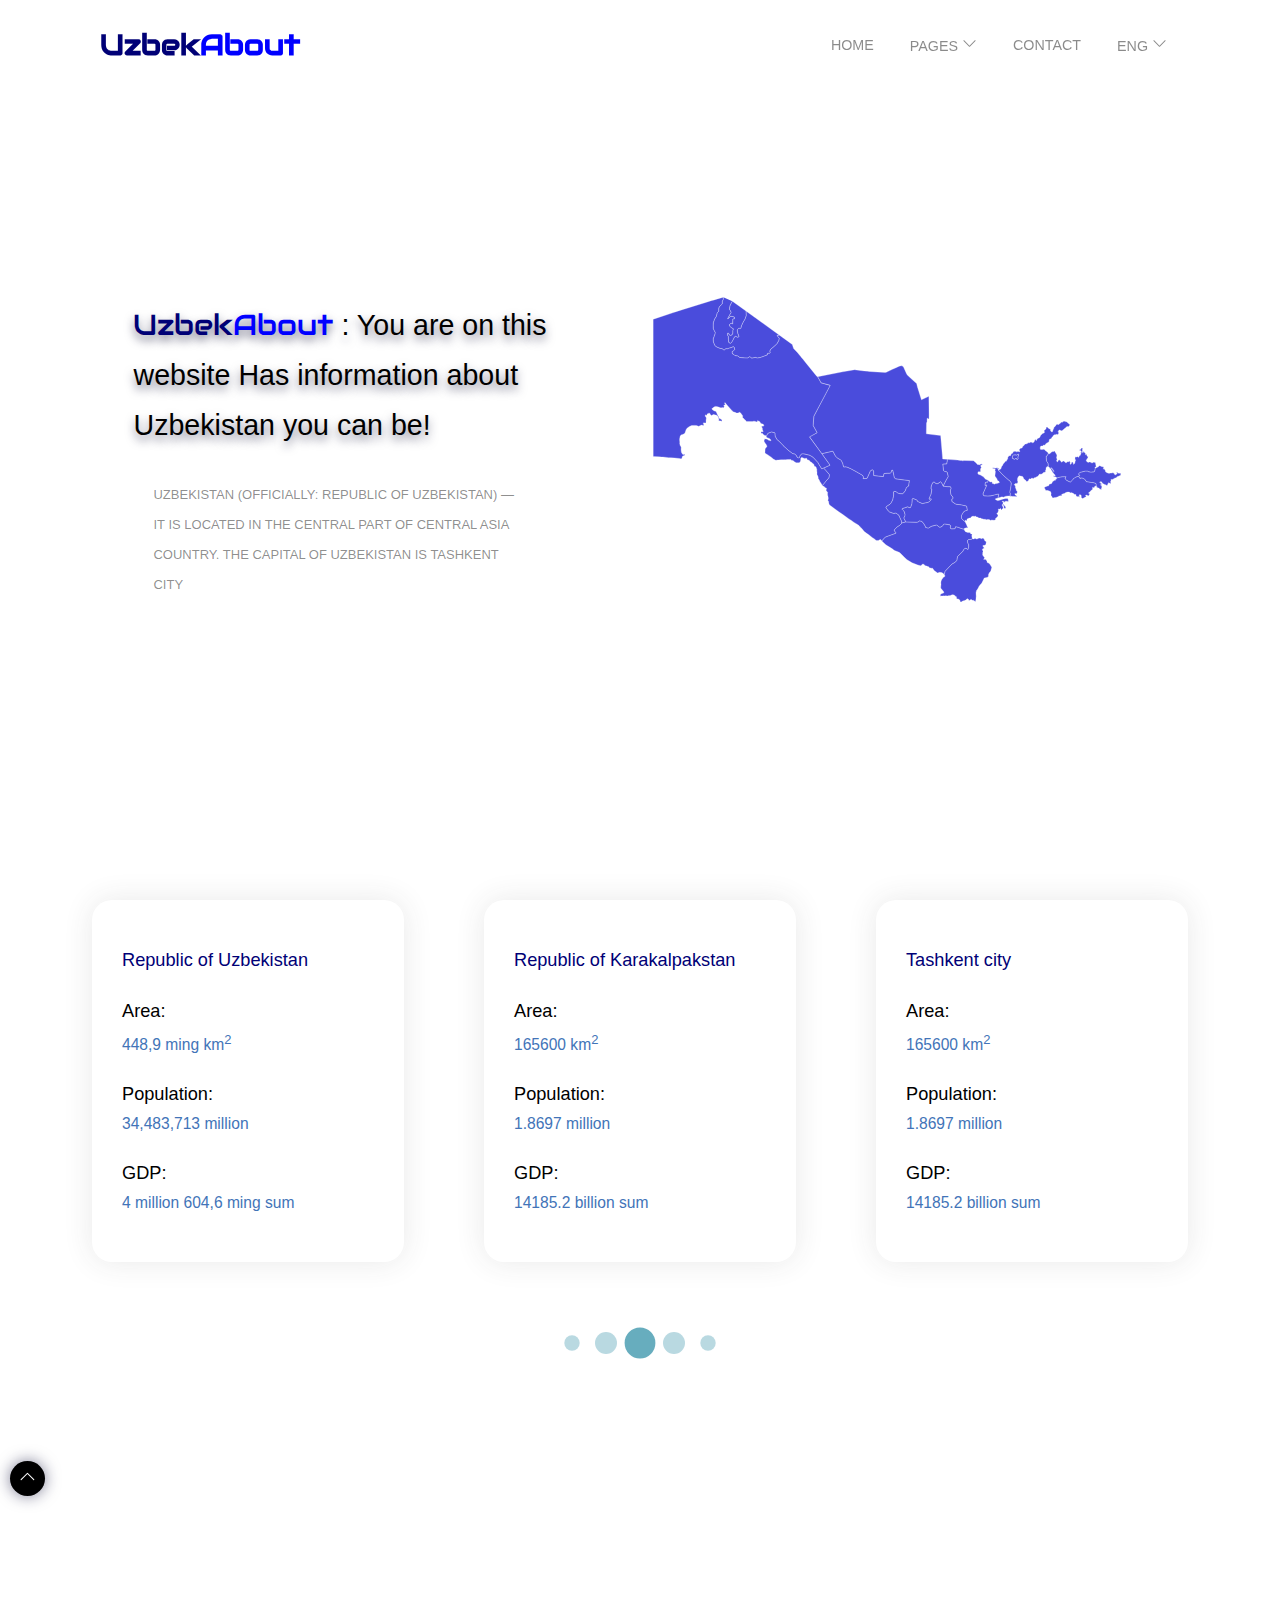
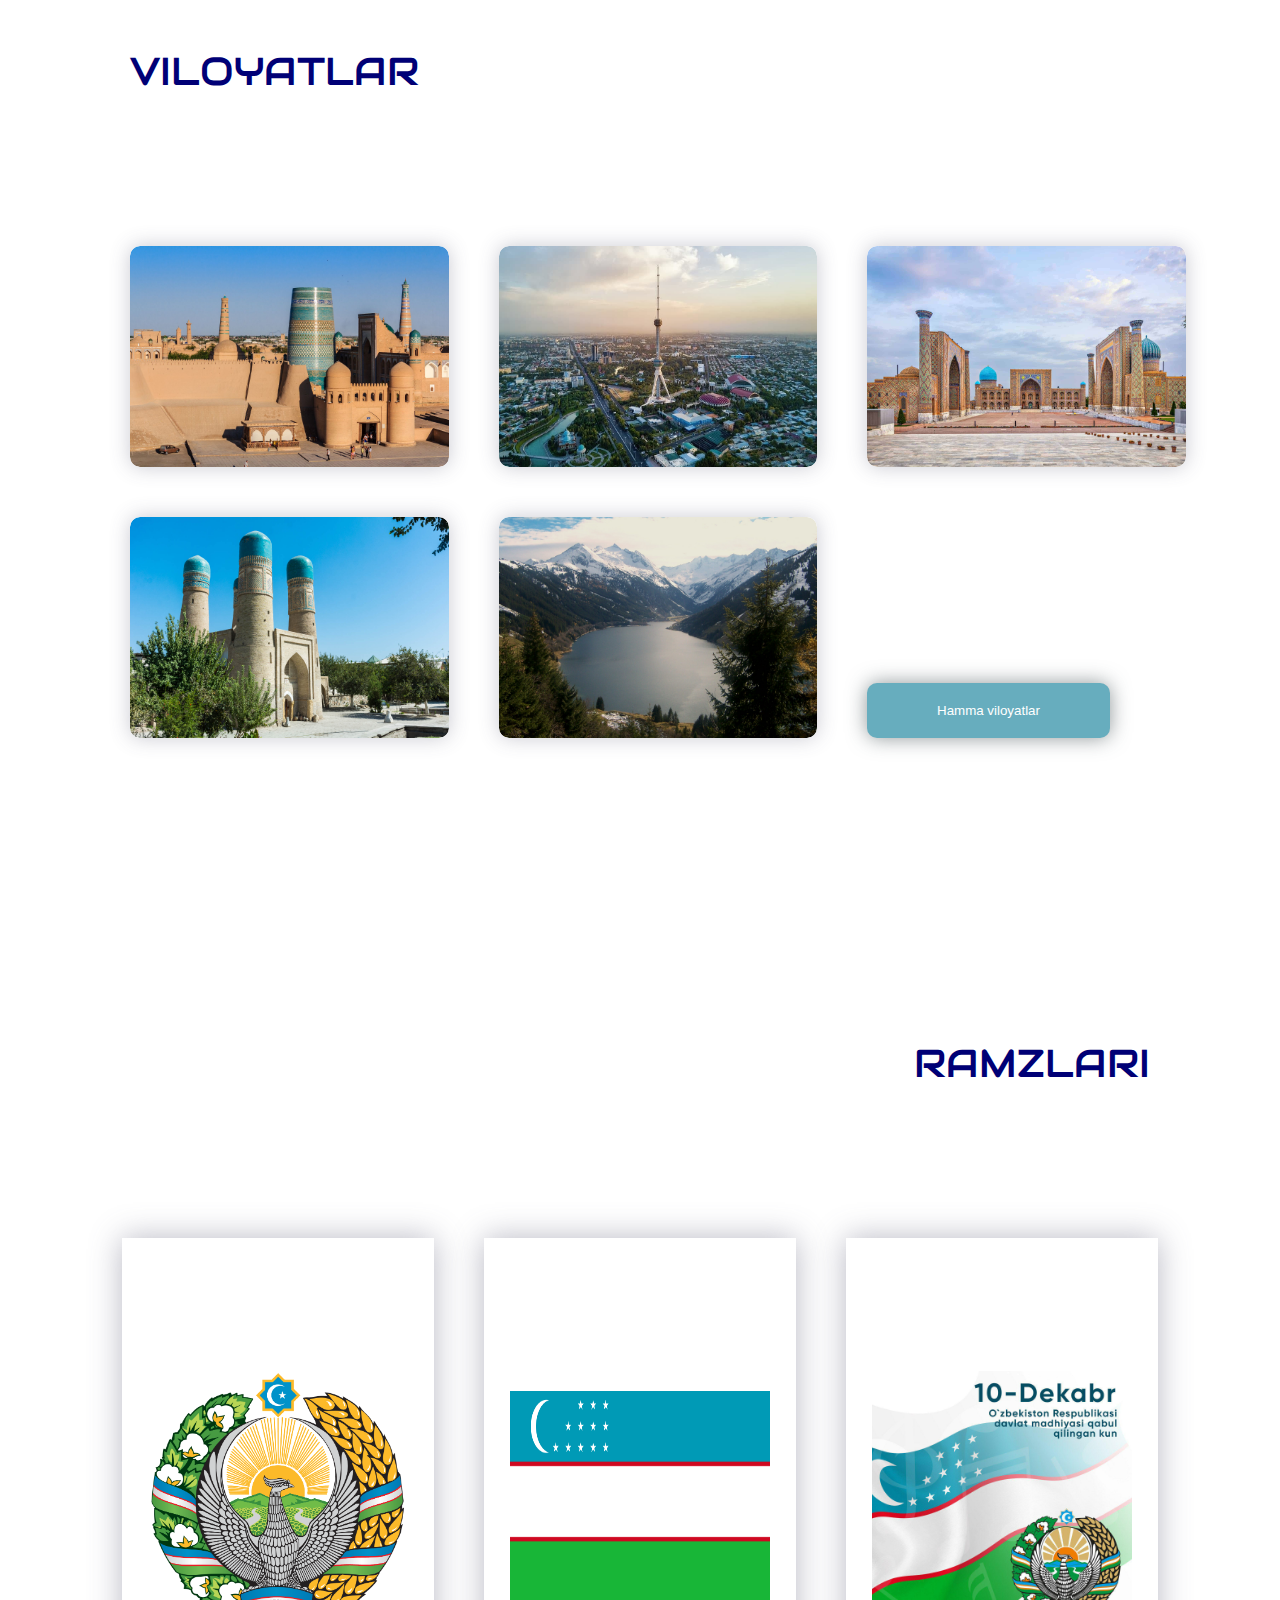
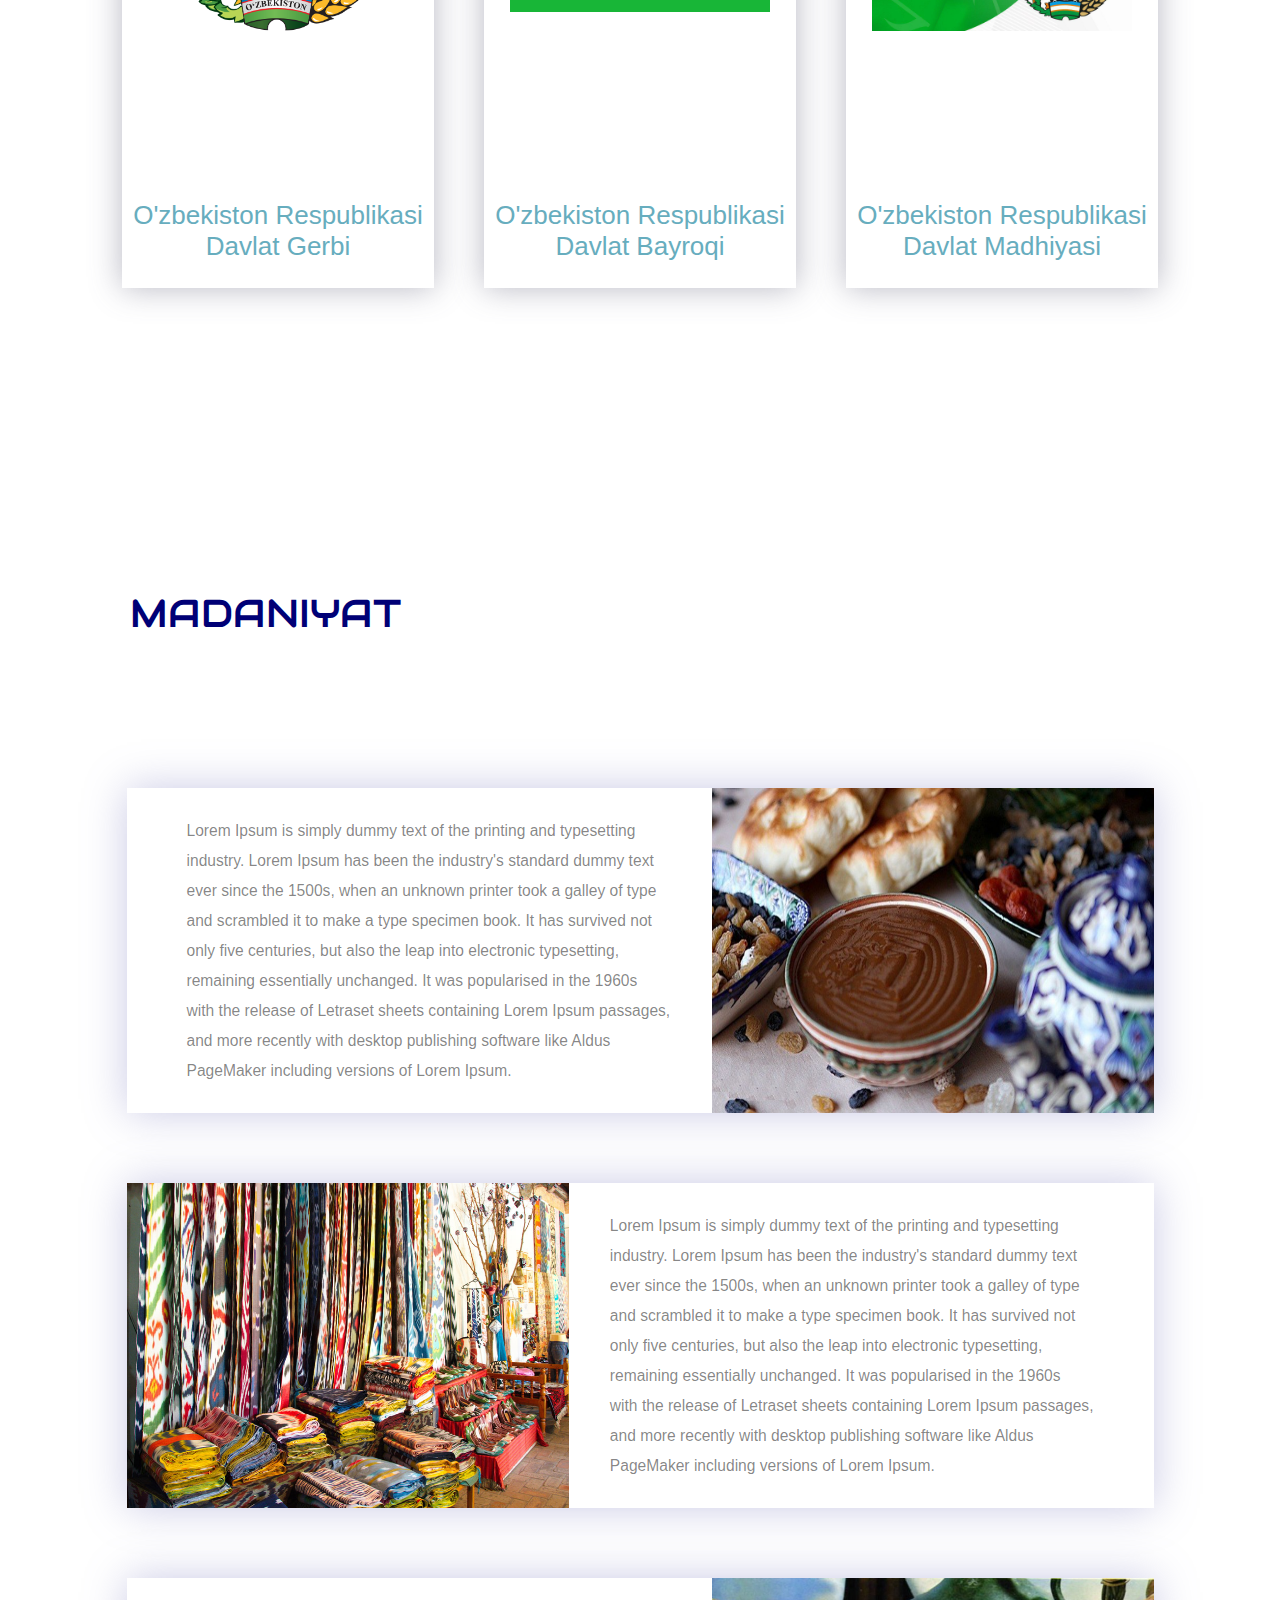
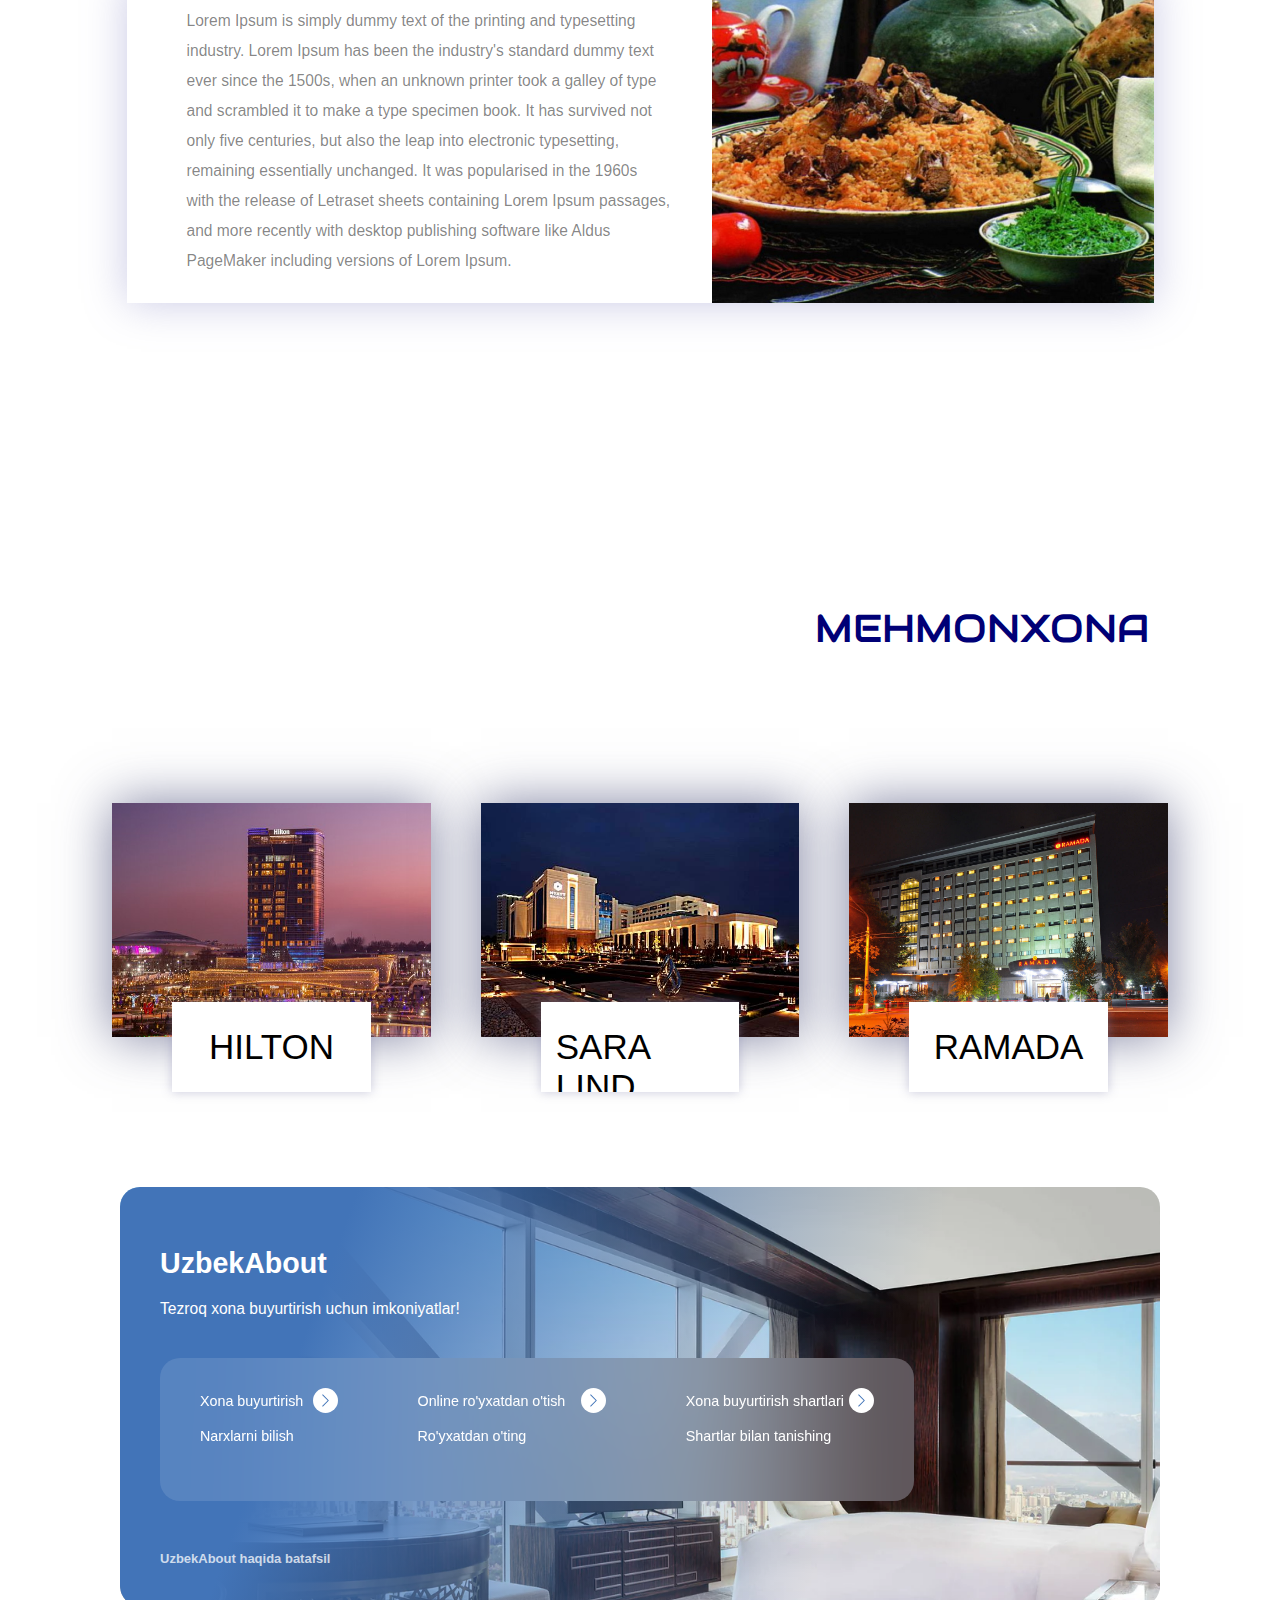
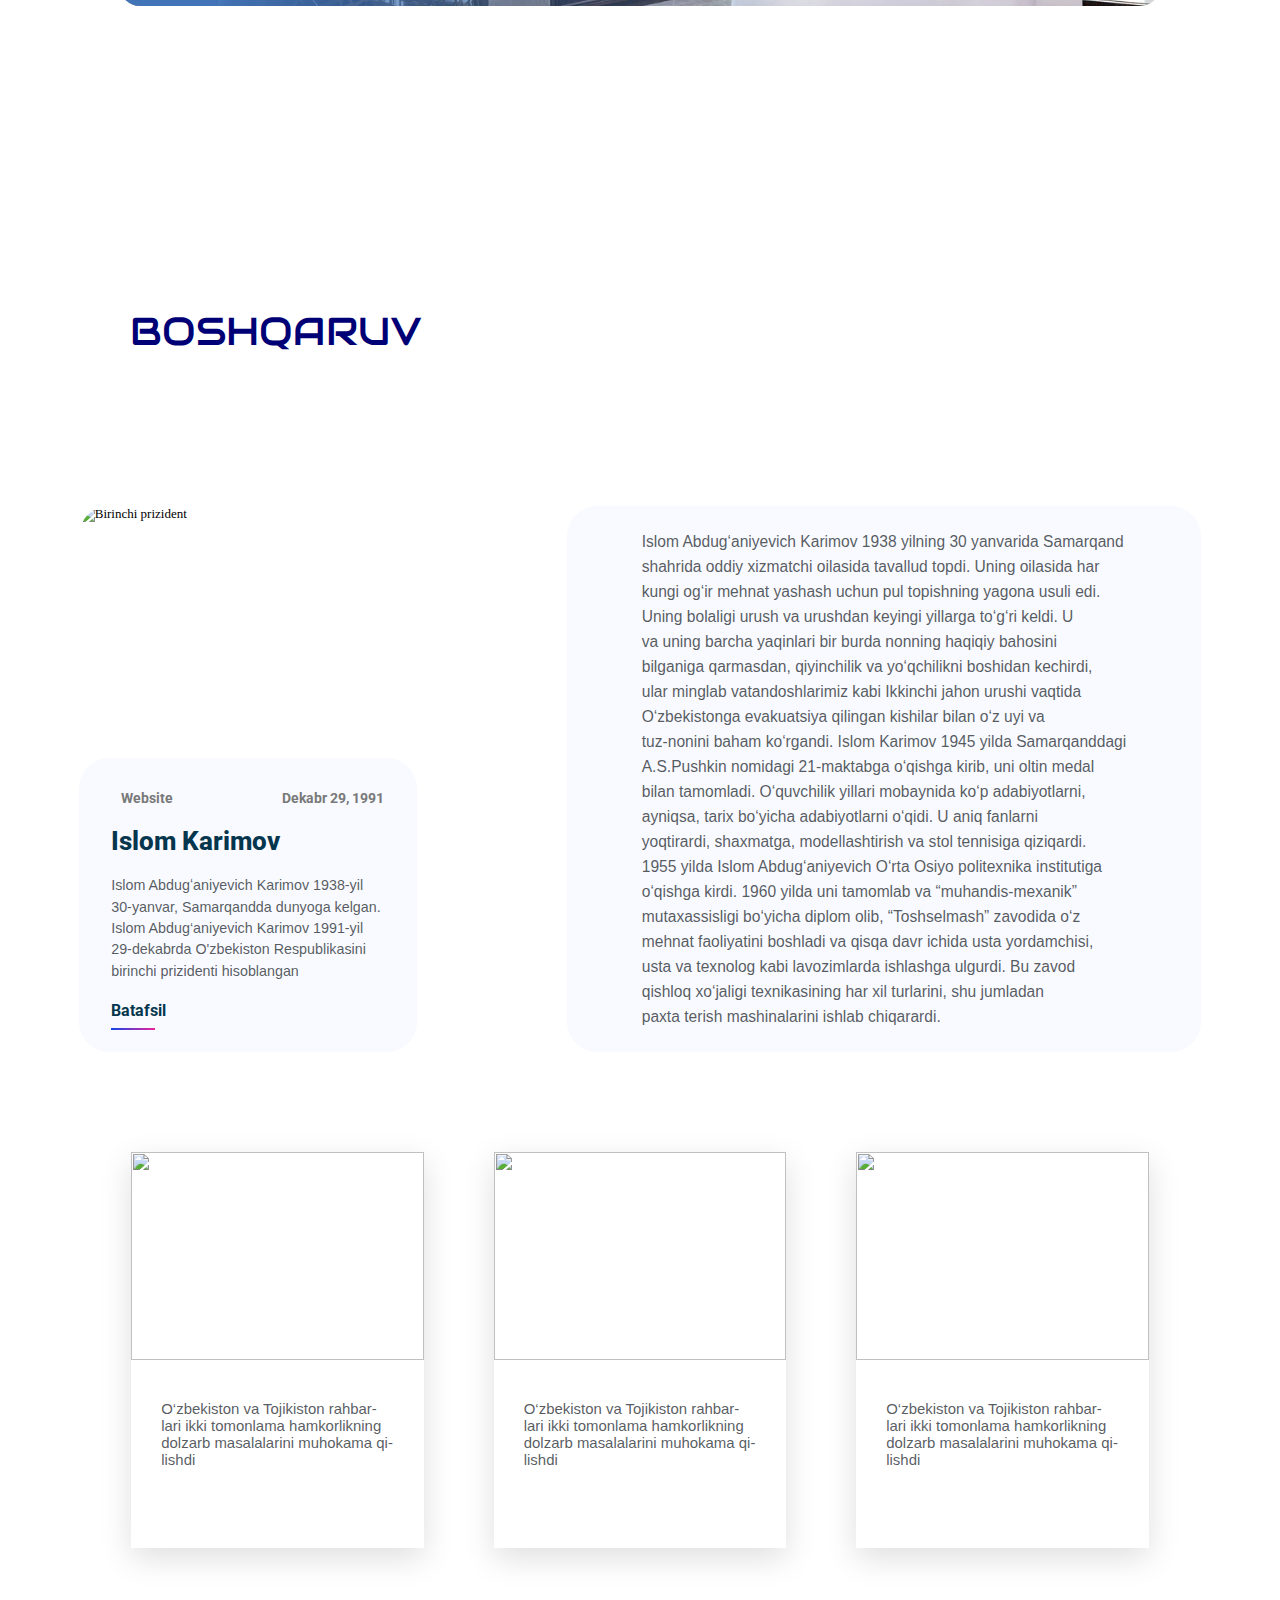
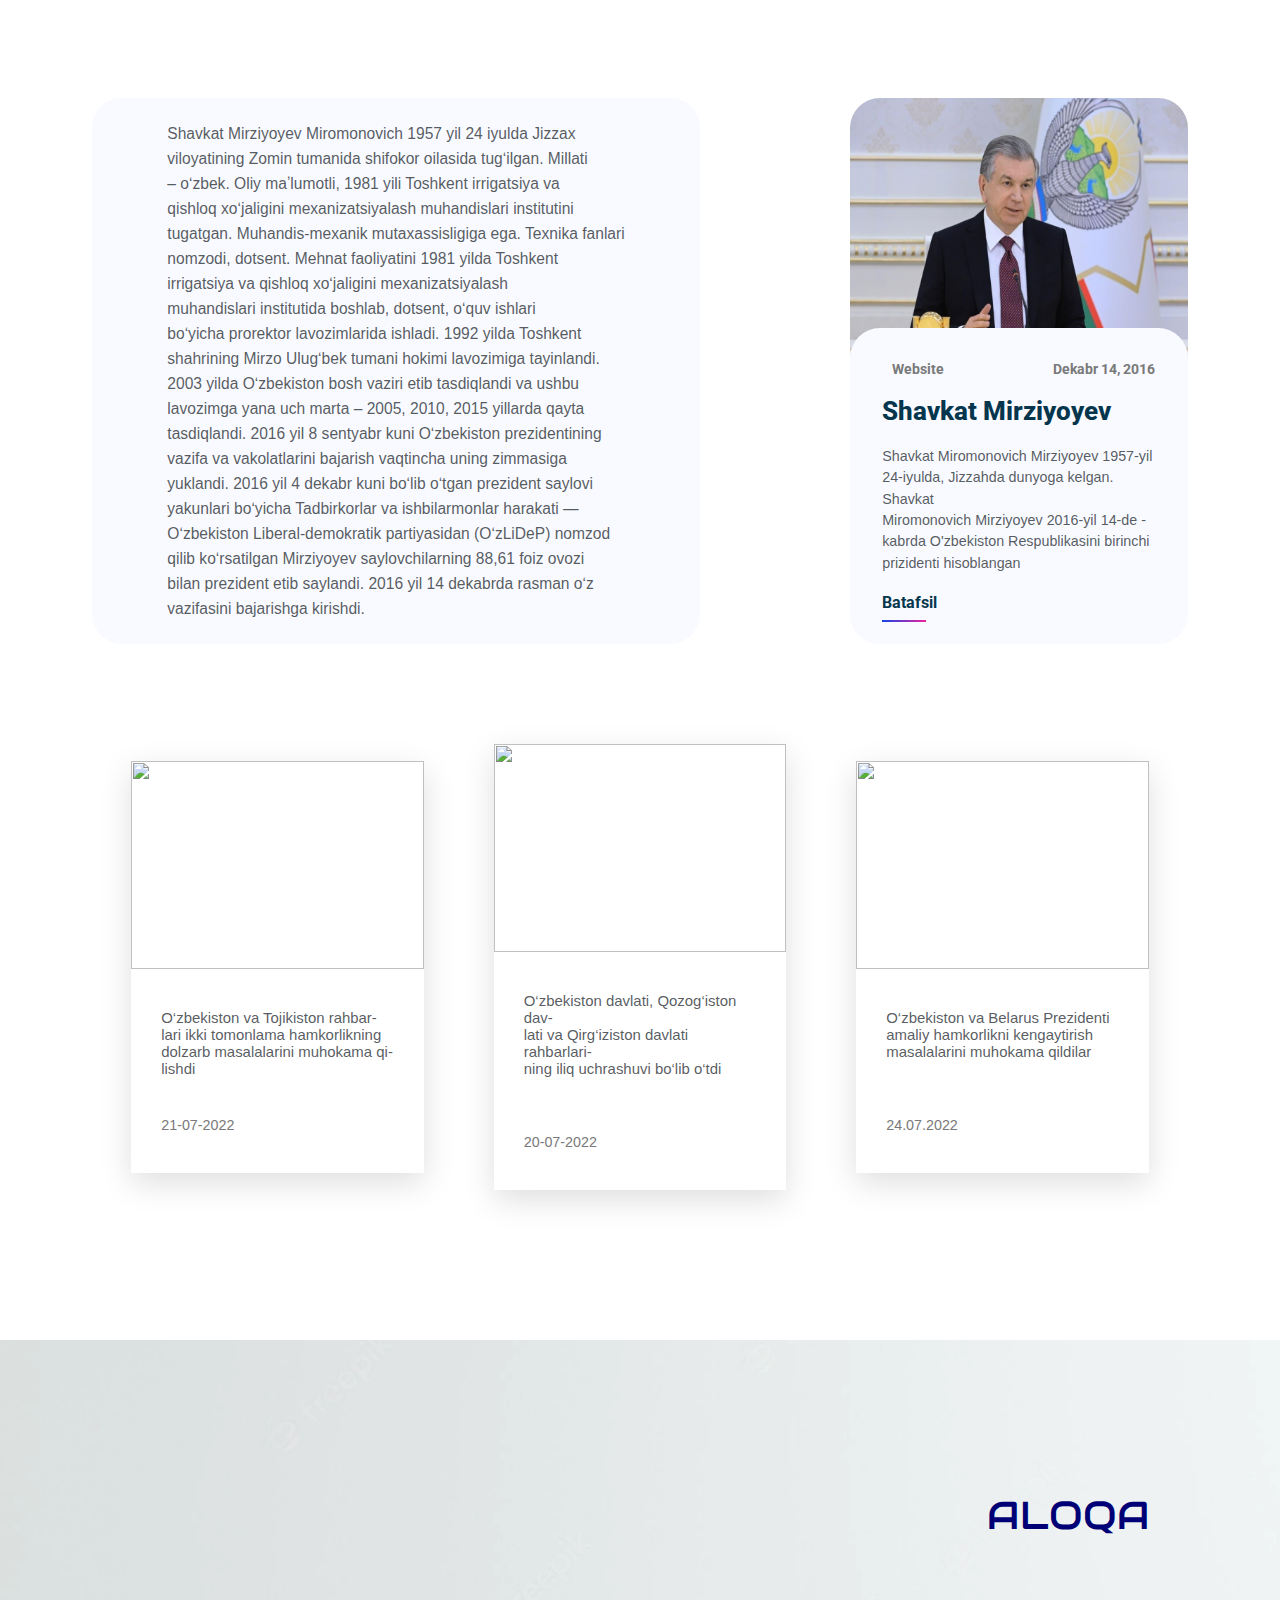
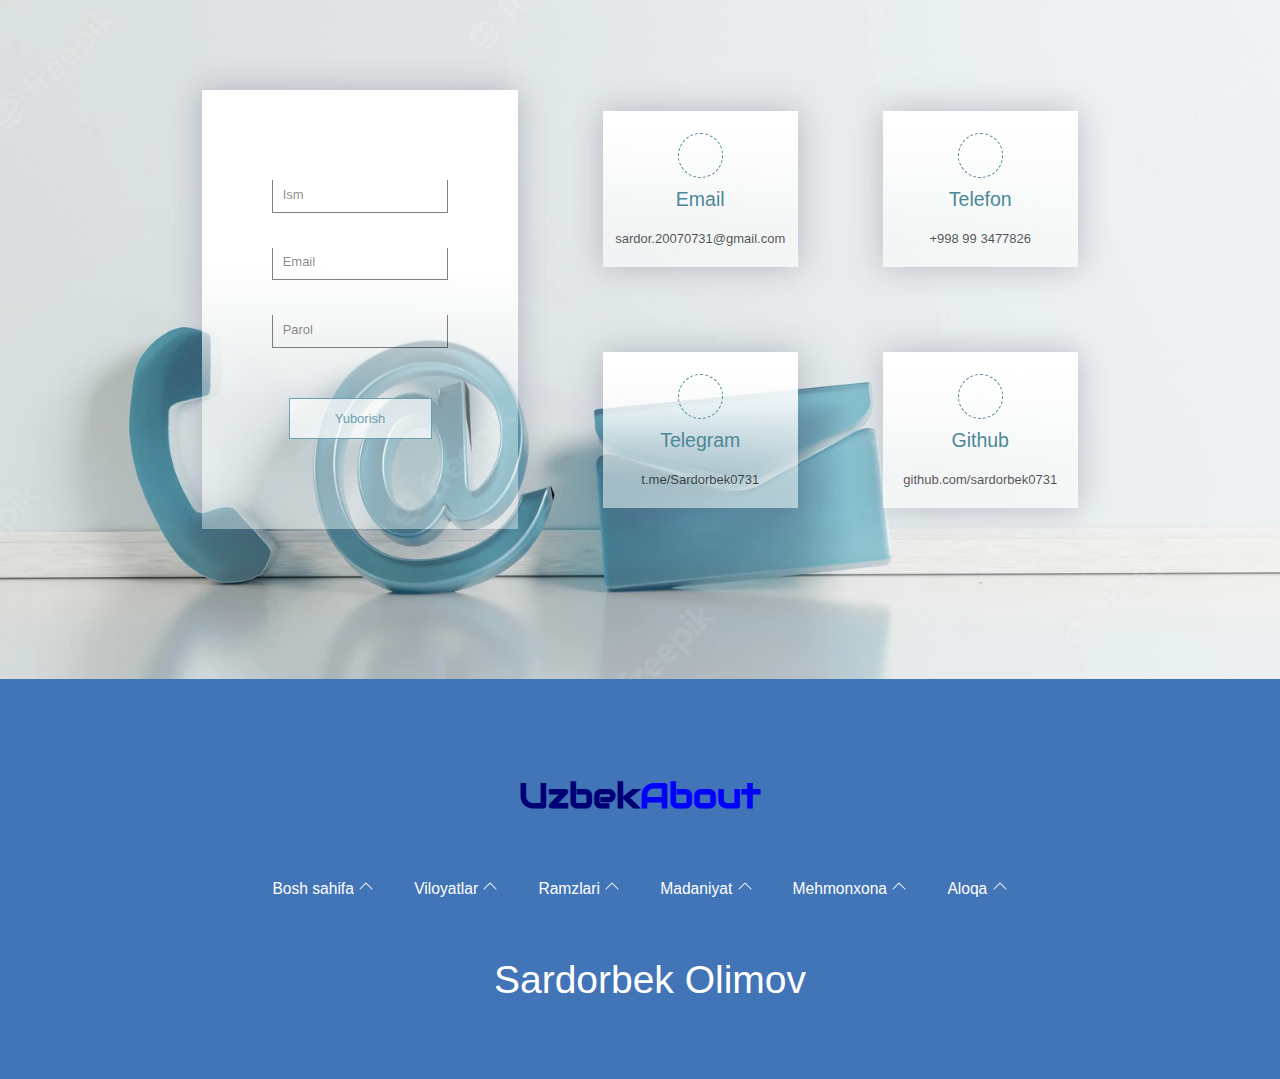
==== index-eng.html @ a4817b07 "added english language html" ====
<!DOCTYPE html>
<html lang="en">
  <head>
    <link rel="stylesheet" href="./css/index.css" />
    <link rel="stylesheet" href="./css/index-media.css" />
    <link rel="icon" type="image/png" href="./image/brand.png" />
    <meta charset="UTF-8" />
    <meta http-equiv="X-UA-Compatible" content="IE=edge" />
    <meta name="viewport" content="width=device-width, initial-scale=1.0" />
    <link
      rel="stylesheet"
      href="https://cdnjs.cloudflare.com/ajax/libs/font-awesome/6.1.1/css/all.min.css"
      integrity="sha512-KfkfwYDsLkIlwQp6LFnl8zNdLGxu9YAA1QvwINks4PhcElQSvqcyVLLD9aMhXd13uQjoXtEKNosOWaZqXgel0g=="
      crossorigin="anonymous"
      referrerpolicy="no-referrer"
    />
    <title>Uzbekistan</title>
  </head>
  <body>
    <!---------  HEADER  --------->
    <header>
      <nav>
        <a class="brand" href="index.html">
          <h1>Uzbek<span>About</span></h1>
        </a>
        <ul class="navUl">
          <li class="nav__item">
            <a class="nav__link" href="#home">Home</a>
          </li>
          <li class="nav__item pages__link">
            <a class="nav__link" href="#">
              Pages
              <svg
                xmlns="http://www.w3.org/2000/svg"
                width="15"
                height="15"
                fill="currentColor"
                class="bi bi-chevron-down"
                viewBox="0 0 16 16"
              >
                <path
                  fill-rule="evenodd"
                  d="M1.646 4.646a.5.5 0 0 1 .708 0L8 10.293l5.646-5.647a.5.5 0 0 1 .708.708l-6 6a.5.5 0 0 1-.708 0l-6-6a.5.5 0 0 1 0-.708z"
                />
              </svg>
            </a>
            <ul class="pages__section">
              <li class="nav__item_pages">
                <a class="pages__link__item" href="#region">Regions</a>
              </li>
              <li class="nav__item_pages">
                <a class="pages__link__item" href="#symbol">Symbol</a>
              </li>
              <li class="nav__item_pages">
                <a class="pages__link__item" href="#culture">Culture</a>
              </li>
              <li class="nav__item_pages">
                <a class="pages__link__item" href="#hotel">Hotel</a>
              </li>
              <li class="nav__item_pages">
                <a class="pages__link__item" href="#managment">Managment</a>
              </li>
            </ul>
          </li>
          <li class="nav__item">
            <a class="nav__link" href="#footer"> Contact </a>
          </li>
          <li class="nav__item language">
            <a class="nav__link" href="#">
              ENG
              <svg
                xmlns="http://www.w3.org/2000/svg"
                width="15"
                height="15"
                fill="currentColor"
                class="bi bi-chevron-down"
                viewBox="0 0 16 16"
              >
                <path
                  fill-rule="evenodd"
                  d="M1.646 4.646a.5.5 0 0 1 .708 0L8 10.293l5.646-5.647a.5.5 0 0 1 .708.708l-6 6a.5.5 0 0 1-.708 0l-6-6a.5.5 0 0 1 0-.708z"
                />
              </svg>
            </a>
            <ul class="navItem_language">
              <li class="language_link">
                <a href="index.html">UZB</a>
              </li>
              <li class="language_link">
                <a href="index.html">ENG</a>
              </li>
            </ul>
          </li>
        </ul>
      </nav>
    </header>

    <!---------  HOME  --------->
    <section id="home">
      <div class="home">
        <div class="home__title">
          <div class="home__brand">
            <h1>
              <span class="home_brand_uzbek">Uzbek</span
              ><span class="home_brand_about">About</span> : You are on this
              <br />
              website Has information about <br />
              Uzbekistan you can be! <br />
            </h1>
          </div>
          <p>
            Uzbekistan (officially: Republic of Uzbekistan) —<br />
            It is located in the central part of Central Asia<br />
            country. The capital of Uzbekistan is Tashkent<br />
            city<br />
          </p>
        </div>
        <div class="home__bg">
          <svg
            xmlns:mapsvg="http://mapsvg.com"
            xmlns:dc="http://purl.org/dc/elements/1.1/"
            xmlns:rdf="http://www.w3.org/1999/02/22-rdf-syntax-ns#"
            xmlns:svg="http://www.w3.org/2000/svg"
            xmlns="http://www.w3.org/2000/svg"
            mapsvg:geoViewBox="55.997099 45.594337 73.133286 37.176101"
            preserveAspectRatio="xMidYMid meet"
            viewBox="0 0 792.4873 516.87848"
            style="transform: scale(0.9)"
          >
            <path
              d="m 134.41007,7.1297222 -3.4,6.4199998 -1,3.43 -0.61,3.82 2.02,2.82 1,3.02 -1.81,2.62 -2.82,5.23 -1.41,2.21 2.22,-1 1.61,-2.02 1.41,-1 3.82,0.6 2.42,0.6 0.2,3.23 -2.82,0.4 -0.2,8.25 -2.01,-1.01 -1.81,0.41 -1.82,2.01 0.61,2.42 3.22,2.61 3.02,1.81 -1.01,3.23 0,4.02 -1.41,3.02 -2.82,1.01 -1.81,-1.01 -1.2,-2.82 -1.62,0 0,3.42 1.21,1.61 0.2,6.24 0.41,4.03 3.02,1.81 2.21,-2.41 2.42,-4.23 1.81,-4.03 2.41,-1.41 3.02,1.61 2.42,-0.8 -0.81,-2.82 -1.21,-2.62 -0.8,-4.62 0.6,-2.62 1.41,-1.41 1.81,-0.2 2.22,0 1,-4.23 2.82,-6.04 3.22,-5.43 2.02,-5.84 -0.36,-7.73 0,0 56.78,40.99 0,0 -3.89,0.36 1.01,2.01 1.61,1.41 1.01,1.41 -0.81,3.82 -2.82,5.03 -4.63,4.63 -6.24,5.04 -1.61,3.42 1.01,1.81 -1.21,1.81 -3.42,0 -0.6,2.62 -7.05,2.819998 -4.83,1.61 -5.03,1 -3.63,-1.21 -2.01,0.61 -3.82,0.8 -1.21,-1 -2.42,-1.41 -3.62,2.21 -4.43,-0.2 -6.04,-0.6 -3.02,-0.41 -2.61,-2.21 -5.24,-0.799998 -1.81,-1.82 -2.21,-1 -1.01,-3.63 2.82,-1.81 1.81,-2.21 -0.8,-3.63 -1.61,-1 -2.62,1.21 -5.03,1.61 -1.82,0.8 -2.41,-0.2 -1.61,0.4 -1.01,2.02 -2.01,-0.61 -2.62,-2.01 -3.02,-0.2 -4.02,-1.61 -3.02,-1.41 -2.22,-2.62 -2.21,-5.23 -0.4,-5.24 3.02,-8.45 0.4,-2.62 -2.01,-3.62 -1.21,-2.82 -0.2,-6.04 0.4,-4.63 2.01,-5.43 3.02,-4.83 1.21,-5.64 2.62,-2.62 0.2,-5.83 2.01,-3.22 3.83,-3.43 0.2,-4.8299998 1.61,-3.22 0.17,-3.55 0,0"
              class="water mapsvg-region mapsvg-disabled mapsvg-disabled"
              title="Aral Sea"
              id="aral_sea"
            ></path>
            <path
              d="m 676.69007,291.55972 -1.51,-1.77 -1.2,-0.52 0.27,-0.37 -0.73,0.55 -0.27,0.48 0.19,0.67 1.01,0.03 1.22,0.9 3.18,4.31 0.2,-0.35 -0.64,-1.58 -0.77,-0.98 z"
              title="Sarvan (Sughd Province, Tajikistan)"
              class="mapsvg-region sarvan"
            ></path>
            <path
              d="m 750.33007,320.40972 -0.11,-3.61 -0.31,-0.84 -4.01,-1.28 -2.25,-0.45 -0.24,0.17 -0.33,0 -9.25,-1.57 -2.24,-3.46 -0.62,-0.65 -3.02,-1.56 -4.16,-0.6 -0.2,1.45 -3.03,-4.48 0,0 1.9,-1.21 -2.2,-2.67 2.03,-1.9 1.19,-0.8 8.59,-2.19 3.68,0.03 0.57,0.26 0.73,0.56 3.33,0.74 1.46,0.15 4.88,-0.44 0.53,-0.27 0.4,-0.45 1.26,-5.87 0,0 0.24,0.15 0.67,-0.01 2.85,-1.35 0.76,-0.18 1.22,-0.92 1.13,-1.24 0.69,-0.07 0.15,0.18 1.32,0.35 0.97,0.68 0.89,0.05 0.79,0.4 0.86,-0.09 0.78,0.17 0.66,0.32 0.26,1.17 -0.1,0.65 -0.82,1.52 0.01,0.22 0.18,0.22 0.15,-0.02 0.46,-0.72 0.23,-0.05 0.24,-0.03 0.47,0.24 0.42,0.39 1.32,2.26 0.58,0.69 0.2,2 0.77,0.55 1.2,0.35 1.33,0.65 1.57,0.58 0.55,-0.2 1.82,0.29 0.94,-0.4 0.92,-0.19 0.68,0.21 2.21,-0.56 0.72,0.02 0.82,0.45 1.52,1.67 0.38,1.05 0.17,0.15 0.66,0.16 0.51,-0.04 0.65,-0.25 0.19,-0.3 0.64,-0.33 0.4,-0.48 0.58,-0.02 0.35,-0.21 -0.15,-0.54 -0.58,-0.4 -0.35,-0.49 0.43,-1.42 0.23,-0.23 0.43,0.01 1.01,1.46 0.9,0.2 1.13,0.76 0.95,-0.52 1.5,0.07 0.43,0.38 0.23,0.97 -0.43,1.74 -0.43,0.61 -0.45,0.31 -2.88,1.21 -1.66,0.24 -0.63,0.87 -1.16,0.8 -1.4,0.78 -0.81,0.17 -0.05,0.23 -0.87,0.2 -1.34,0.74 -1,0.96 -1.54,0.5 -1.13,-0.15 -0.79,0.11 -0.31,0.36 -0.05,0.32 0.14,0.44 0.38,0.46 0.03,0.34 -0.74,0.61 -0.1,0.42 0.18,2.74 -0.07,1.07 -0.65,0.21 -0.52,-0.3 -0.96,-0.98 -1.5,-0.34 -0.32,0.37 -0.05,0.76 -0.87,0.63 -0.14,0.24 -0.21,1.4 -0.58,1.07 -0.67,0.16 -0.42,-0.04 -1.39,-1.12 -1.47,-0.07 -0.69,-0.38 -0.91,-0.87 -0.51,-0.18 -0.68,0.29 -0.21,-0.04 -1.37,-1.67 -0.55,-1 -1.39,-1.17 -0.4,-0.19 -0.98,0.43 -1.1,0.01 -0.4,0.54 0.15,0.28 1.12,0.38 0.32,0.31 0.46,1.03 1.05,0.32 0.41,0.56 -0.04,0.55 -0.35,0.4 -1.03,0.1 -0.27,0.19 -0.17,0.51 0.14,0.45 1.08,-0.11 0.26,0.37 0.23,1.47 0.49,0.53 0.24,0.75 -1.14,2.67 0.28,0.83 -0.07,0.64 -0.17,0.16 -0.3,0.06 -1.48,-0.38 -0.45,-0.27 -1.55,-1.6 -0.65,-0.46 -0.29,-0.1 -0.8,0.3 -0.32,-0.21 -0.5,-0.71 -0.29,-0.21 -0.9,0.01 -0.27,-0.11 -0.18,-0.4 0.33,-1.13 -0.06,-0.25 -0.45,-0.27 z"
              title="Andijon"
              class="mapsvg-region andijon"
            ></path>
            <path
              d="m 421.26007,383.36972 -3.77,3.59 -3.35,2.22 -0.57,0.11 -4.4,4.71 -0.35,1.03 0.15,0.86 0.71,1.2 0.83,0.88 0.82,1.17 0.23,0.51 -0.28,0.61 -18.12,6.64 -5.61,6.23 0,0 -2.13,-2.3 -0.41,-0.03 -1.18,0.3 -2.1,1.21 -1,0.26 -1.05,0.02 -1.38,-0.18 -0.85,-0.42 -2.95,-2.43 -2.87,-2 -6.79,-5.22 -1.82,-1.17 -4.68,-3.44 -1.31,-1.29 -1.15,-1.39 -0.29,-0.63 -0.41,-0.37 -0.78,-1.23 -3.57,-3.46 -2.02,-2.15 -3.97,-2.81 -4.38,-2.62 -4.45,-3.15 -4.24,-2.78 -10.26,-7.3 -6.96,-4.77 -14.33,-10.53 -1.18,-1.1 -0.91,-1.29 -0.16,-0.53 -0.2,-0.9 0.06,-0.55 -0.29,-0.7 -0.13,-1.75 -1.41,-2.07 0.02,-0.65 0.69,-1.19 0.08,-2.63 -0.38,-1.01 -0.14,-1.23 -0.59,-2.04 -0.06,-1.14 -0.23,-0.77 0.04,-0.6 0.36,-0.91 -0.03,-1.01 -0.75,-1.34 -1.16,-1.05 -0.72,-1.06 -0.06,-0.51 0.5,-1.54 0.29,-1.47 -0.04,-0.31 -1.32,-0.52 -1.32,-0.84 -1.32,-1.45 -1.27,-0.57 -1.32,-0.87 -0.4,-0.56 0,0 6.28,-7.61 4.59,-5.13 0.79,-3.8 0.03,-1.54 -0.68,-1.15 -5.91,-6.68 -3.24,-3.33 0,0 10.94,-5.06 -13.78,-19.18 0,0 0.56,-0.28 3.67,-0.92 13.55,-3.21 1.05,-0.08 3.34,6.7 1.39,2.06 2.15,2.32 2.39,1.55 3.54,1.9 1.57,1.58 2.08,4.35 1.4,5.15 0.57,1.39 0.88,-0.09 0.45,-0.37 2.04,-0.05 3.16,0.91 5.38,2.31 8.48,4.6 9.83,5.7 2.12,1.67 0.56,1.05 0.34,1.49 -0.48,2.23 3.4,-0.09 2.64,-0.23 0.55,-0.19 5.38,-12.19 1.04,-1.09 2.19,-1.17 0.88,0.15 1.67,1.93 0.1,7.61 16.19,1.89 0.19,-0.49 0.82,-4.49 0.57,-0.19 5.02,-0.58 3.79,-0.06 2.27,-0.38 1.13,-2.68 0.72,-2.1 0.45,-0.19 0.97,0.22 0.79,2.83 2.14,10.12 1.14,1.1 0.8,0.42 1.03,0.34 8.63,1.19 5.93,0.63 7.97,1.14 -1.4,9.26 -3.99,2.81 -0.17,1.03 -1.45,4.13 -3.35,4.14 -0.64,0.61 -0.94,0.38 -3.85,-0.23 -2.9,-0.54 -2.01,-0.99 -0.82,-0.79 -2,-1.3 -2.06,-0.12 -1.11,0.48 -0.36,0.62 0.36,3.32 -0.45,4.36 -1.29,5.71 -2.53,4.78 -2.13,2.47 -4.4,2.67 -0.89,0.33 -1.42,2.72 4.27,5.79 1.19,1.15 7.06,2.67 1.08,0.06 3.2,-0.78 4.91,3.69 4.39,9.39 0.36,1.15 z"
              title="Buxoro"
              class="mapsvg-region buxoro"
            ></path>
            <path
              d="m 673.77007,331.35972 0.1,-0.66 -0.23,-0.55 -0.74,-0.66 -2.91,-1.31 -1.63,-0.33 -1,-0.4 -0.32,0 -0.9,0.43 -0.43,-0.03 -0.46,-0.21 -0.33,-0.37 -0.46,-1.11 -0.29,-0.31 -0.28,-0.1 -0.15,-0.74 -0.91,-1.77 -0.06,-0.61 0.13,-0.2 0.81,-0.22 1,-0.81 1.19,-0.22 1.1,-0.57 2.05,-0.72 0.8,0 0.47,-0.41 0.12,-0.81 0.44,-0.44 0.14,-0.89 0.19,-0.4 0.4,-0.22 0.59,-0.08 0.77,0.07 0.48,-0.36 0.72,-0.02 0.43,-0.16 0.87,-1.11 1.11,-2.22 0.36,-0.38 0.65,-0.18 0.68,-0.73 0.51,-0.17 0.15,-0.28 0.41,-0.08 0.41,-0.5 0.97,-0.22 0.4,0.28 0.32,0.03 0.05,-0.66 -0.18,-0.99 0.31,-0.23 0.28,0.25 0.66,-0.04 0.44,-0.58 0.3,-1 0.58,-0.53 0.06,-0.26 0,0 0.34,-0.09 0.26,-0.26 4.87,-1.25 3.37,-0.61 6.76,-0.1 0,0.22 -0.37,0.52 -1.36,1.66 0.83,1.97 1.87,1.86 5.59,2.73 0.4,0.08 0.75,-0.42 3.02,-2.85 0.76,-0.99 0.74,-1.45 1.24,-0.8 4.11,-2.23 3.44,-1.03 0,0 3.03,4.48 0.2,-1.45 4.16,0.6 3.02,1.56 0.62,0.65 2.24,3.46 9.25,1.57 0.33,0 0.24,-0.17 2.25,0.45 4.01,1.28 0.31,0.84 0.11,3.61 0,0 -0.49,0.04 -1.07,-0.26 -0.39,0.08 -0.51,1.38 -0.3,0.5 -0.63,0.6 -0.46,0.24 -0.37,0.07 -0.59,-0.2 -0.89,-0.59 -0.46,1.04 0.45,1.71 -0.14,0.34 -0.64,0.71 -0.07,0.57 -0.29,0.4 -1.37,0.41 -1.04,1.34 -0.51,0.38 -0.8,1.13 -1.19,0.52 -0.93,0.86 -0.12,0.26 0.21,0.5 0.98,0.23 0.98,0.89 -0.07,0.49 -1.11,1.03 -0.46,1.08 -0.29,0.32 -0.66,0.33 -0.62,-0.02 -1.27,-0.92 -2.02,-0.47 -0.48,0.39 -0.13,0.48 0.05,0.27 0.74,1.13 0.02,0.53 -0.75,0.5 -0.54,-0.03 -2.49,1.59 -1.32,0.42 -0.92,0.66 -0.35,0.06 -0.25,-0.14 -0.46,-0.85 -0.43,-0.51 -0.24,-0.07 -0.36,-0.4 -0.15,-0.36 0.17,-1.9 -0.19,-0.81 -0.68,-0.91 -0.52,-0.36 -0.77,-0.08 -1.23,0.12 -0.11,0.84 0.24,1.43 -0.21,0.95 0.08,0.56 -0.12,0.2 -0.29,-0.03 -0.81,-0.96 -1,0 -0.55,0.19 -0.92,-0.58 -1.77,-0.79 -0.22,-0.54 0.19,-1.35 -0.24,-0.52 -1.3,-0.03 -1.54,-0.4 -0.63,-0.5 -1.09,-1.23 -0.41,-0.27 -0.49,-0.15 -0.5,0.22 -0.62,0.06 -0.16,-0.31 0.09,-0.39 -0.32,-0.25 -1.53,0.64 -0.75,0.1 -0.27,-0.1 -0.15,-0.27 -0.02,-1 -1.54,0.11 -1.01,-0.34 -1,-0.09 -0.83,0.11 -1.38,0.46 -0.98,-0.02 -0.61,0.21 -2.56,1.78 -1.95,0.35 -2.07,0.9 -0.45,0.29 -0.14,0.27 0.31,0.92 -0.11,0.97 -2.38,0.07 -1.95,0.35 -0.27,-0.09 -1.7,1.26 -2.47,1.1 -1.58,0.33 -1.4,0.12 -3.13,0.69 -0.83,-0.34 -1.18,-2.14 -0.32,-0.88 -0.72,-0.39 -0.53,-0.94 0.13,-0.11 0.07,-1.28 0.37,-0.99 -0.55,-1.75 z"
              title="Farg‘ona"
              class="mapsvg-region fargona"
            ></path>
            <path
              d="m 580.63007,374.69972 -0.48,0.25 -0.21,1.54 -0.32,1.02 -0.82,0.73 -1.08,-0.38 -1.15,0.26 -2.96,-0.47 -1.86,0.81 -0.39,-0.12 -0.79,-0.76 -0.51,-0.24 -1.42,-0.32 -1.77,-0.21 -1.26,0.14 -0.93,0.26 -0.74,-0.13 -1.02,-0.59 -0.74,0.1 -2.23,-0.16 -0.97,-0.48 -0.74,-0.19 -1.09,0.09 -0.6,-0.15 -1.1,-0.85 -0.91,-0.37 -1.37,-0.08 -0.92,0.1 -1.87,-0.84 -0.96,-0.88 -1.38,-0.08 -2.43,-1.65 -0.7,0.39 -1.21,0.32 -1.93,-0.83 -0.4,-0.01 -0.88,1.02 -1.09,0.38 -0.64,0.45 -0.94,1.53 -0.58,0.16 -1.43,0.03 -3.98,1.49 -0.12,0.68 0.2,1.61 -0.41,0.51 -2.22,-0.55 -0.46,0.11 -0.35,0.8 -0.02,1.31 0.32,0.51 0,0 -4.53,-3.82 -1.03,-1.05 -0.65,-0.96 -0.21,-0.95 -0.02,-4.16 0.1,-0.37 3.22,-5.24 0.76,-0.91 0.69,-0.54 2.16,-1.03 1.54,-0.38 1.3,-0.15 -0.08,-1.02 -1.07,-5.96 -0.21,-0.24 -11.87,-2.53 -4.81,-0.4 -2.12,-0.8 -5.83,-3.93 -0.35,-3.71 0.1,-0.35 1.24,-0.29 0.24,-0.16 0.45,-1.34 0.07,-0.81 -1.44,-2.81 -1.86,-1.66 -0.84,-4.1 -0.1,-3.93 0.14,-0.77 0.83,-1.83 -0.01,-1.1 -0.96,-2.18 -4.61,-0.1 -7.79,-0.92 0,0 0.73,-1.79 4.43,-8.59 3.12,-5.32 0.28,-0.74 -1.57,-6.86 -0.23,-0.53 -0.25,-0.23 -4.27,-1.05 -0.95,-0.58 -0.72,-1.27 -1.13,-10.64 6.71,-0.22 0.29,-2.93 0.22,0.04 0.52,-4.76 0,0 17.4,1.31 4.64,0.52 2.72,0.01 0.85,0.56 0.87,0.13 1.25,-0.41 1.27,-0.2 15.41,0.47 1.41,1.29 0.87,0.23 2.05,2.49 3.32,3.08 1.47,-1.3 0.84,1.19 3.05,-1.98 1.38,1.29 0.59,-0.26 0.79,0.47 -2.47,0.53 -1.41,1.48 1.39,3.45 -1.48,1.47 0.08,5.22 -4.07,0.15 -0.73,2.28 1.44,2 2.44,0.68 5.77,3.4 3.59,4.03 3.79,1.34 0.44,0.38 0,0 -0.17,2.84 -0.34,0.61 -1.86,-0.1 -2.1,0.54 -0.48,4.89 0.16,0.27 2.11,-1.02 0.33,-0.1 0.16,0.2 -0.15,0.77 -0.77,2 -4.95,11.04 -0.2,1.52 0.15,0.96 0.34,0.9 0.66,0.97 0.32,0.05 6.55,0.31 4.57,-0.17 4.02,-0.82 2.28,-0.79 7.13,-1.64 0.31,0.68 -1.01,6.41 0,0 -1.55,0.28 -0.09,0.14 -2.89,0.84 -0.24,0.6 0.86,0.8 2.62,1.54 1.23,-0.03 2.15,-0.45 1.31,-0.56 2.87,-0.81 1.23,-0.55 3.43,-0.89 1.68,-0.21 3.15,-0.11 0.84,0.65 0.41,1.28 0.45,2.38 -0.32,0.66 -0.75,0.06 -1.53,-0.36 -0.9,-0.01 -0.75,0.03 -1.52,0.35 -1.17,0.88 -0.21,1.04 -0.15,0.12 -0.46,-0.26 -0.3,-1.29 -0.73,-1.1 -0.65,-0.1 -0.58,0.2 -0.24,0.28 -0.03,0.53 0.35,0.57 0.94,0.94 0.05,0.63 -0.41,1.35 0.03,0.3 1.5,1.4 2.61,3.24 0.54,1.1 0.04,0.75 -0.2,0.69 -0.71,0.72 -0.81,0.1 -0.62,-0.31 -0.6,-0.94 -0.07,-1.78 -1.35,-3.21 -0.72,-0.88 -0.4,-0.07 -0.47,0.22 -0.12,0.4 0.08,1.1 1.04,1.98 0.81,1.92 0.03,0.69 -0.36,0.8 -0.36,0.27 -0.92,0.21 -0.3,0.39 -0.27,1.43 -0.24,0.22 -0.46,0.11 -0.56,-0.42 -0.31,-1.27 -0.78,-0.89 -0.46,-0.13 -1.47,1.23 -0.51,-0.3 -1.2,-0.15 -0.09,1.15 0.3,1.67 -0.32,1.31 -0.49,0.85 -0.25,0.92 -0.3,0.56 -0.64,0.27 -0.63,0.04 -0.42,0.51 0.27,0.64 1.88,2.68 -0.27,1.72 -2.37,2.68 z"
              title="Jizzax"
              class="mapsvg-region jizzah"
            ></path>
            <path
              d="m 749.31007,281.14972 -0.5,-0.84 -0.46,-0.29 -0.45,-0.07 -0.45,0.24 -1.05,-0.35 -0.76,-0.03 -1.88,1.36 -0.35,0.08 -0.68,-0.3 -1.74,-1.12 -1.14,-0.31 -1.22,-0.14 -1.16,0.79 -0.46,-0.22 -0.56,-0.05 -1.62,-0.65 -0.32,-0.41 0.02,-0.88 -0.56,-0.06 -0.37,-0.2 -0.07,-0.21 0.64,-2 0.92,-1.61 0.78,-0.8 0.47,-0.82 0.56,-1.35 -0.05,-0.25 -1.08,-0.58 -0.85,-1.03 -0.28,-0.65 0.13,-1.3 -0.14,-0.37 -0.38,-0.28 -0.41,0.24 -0.34,0.56 -0.81,0.17 -0.25,-0.17 -0.06,-0.19 0.26,-1.3 -0.62,-1.06 -1.4,-1.35 -1.05,-2.21 -0.37,-0.1 -0.14,0.12 -0.11,1.69 -0.17,0.26 -0.31,0.07 -0.21,-0.41 -0.1,-0.68 -0.31,-0.27 -0.38,-0.03 -0.63,0.45 -0.12,0.4 0.41,0.66 -0.06,0.56 -0.27,0.21 -0.42,-0.26 -0.41,-0.71 -0.1,-0.46 0.09,-0.43 0.84,-1.1 0.46,-0.83 0.07,-0.47 -0.24,-1.41 0.13,-0.3 -0.06,-0.74 0.43,-0.9 -0.35,-0.61 -1.14,-0.05 -0.36,0.1 -0.77,0.72 -0.76,1.36 -0.44,0.5 -1.26,0.43 -0.24,0.35 0.05,0.42 0.32,0.24 1.14,0.11 0.57,0.23 0.5,0.78 0.13,0.68 -0.34,1.22 -0.44,0.81 -0.04,0.41 0.8,1.23 -0.29,0.66 -0.66,0.72 -0.36,0.7 -0.27,0.98 -0.22,0.01 -0.36,-0.25 -0.26,0.25 -0.32,0.72 -0.6,0.49 -0.17,0.58 -0.17,0.04 -0.25,0.95 -0.38,0.32 -0.6,-0.16 -0.61,-0.69 -0.4,-0.22 -0.88,-0.02 -0.42,0.35 -0.67,0.14 -0.82,-0.51 -0.32,0.07 -1.44,1.72 -0.05,0.41 0.25,0.77 -0.26,0.85 0,0.53 0.18,0.37 0.86,0.37 0.3,0.72 -0.89,2 -0.32,1.99 -0.71,1.61 -0.03,0.37 -1.03,1.12 -0.53,0.04 -0.26,-0.17 -0.15,-0.29 -0.23,-1.77 -0.23,-0.49 -0.79,-0.83 -0.39,-0.19 -0.54,0.01 -0.51,0.3 -0.35,0.41 -0.23,1.41 -0.4,0.76 -0.8,0.75 -0.51,0.12 -0.38,-0.11 -0.14,-0.3 0.22,-2.39 -0.26,-1.43 -0.26,-0.42 -0.95,-0.63 -0.3,-0.04 -0.62,0.29 -0.13,0.4 0.04,0.54 -0.31,0.23 -0.28,-0.06 -0.43,-1.06 -0.32,-0.01 -0.35,0.3 -0.47,0.72 -0.48,-0.02 -0.26,0.15 -0.83,0.88 -0.5,0.29 -0.4,0.03 -1.21,-0.43 -0.41,-0.37 -0.61,-1.02 -0.8,-0.19 -1.23,-0.8 -0.59,0.03 -2.66,1.81 -0.56,-0.2 -0.54,-1.23 -0.92,-0.86 -0.86,-0.54 -0.58,-0.85 -0.53,-0.5 -0.27,-0.04 -0.71,0.32 -0.47,0.68 -0.83,2.06 -0.3,0.44 -0.33,0.16 -0.86,-0.35 -0.5,-0.61 -0.22,-0.9 0.03,-1.09 0.74,-0.95 0.18,-0.6 -0.1,-0.35 -0.62,-0.91 -0.25,-0.74 -0.07,-1.79 0.42,-0.92 0.25,-1.16 -0.49,-2.05 -2.55,-4.08 -0.42,-1.17 -0.19,-0.16 -1.21,-0.34 -0.31,0.03 -1.14,0.85 -1.23,-0.06 -1.52,0.48 -0.98,0.84 -0.41,0.74 -1.68,1.39 -2.08,0 -0.5,-0.54 0,0 -0.68,1.93 -2.97,4.11 0.67,7.3 1.91,2.62 0.66,1.34 0.24,2.33 0.03,1.75 -0.15,0.88 0.2,0.42 0,0 0.45,-0.02 0.73,0.4 0.27,0.68 1.1,0.89 0.07,0.62 0.32,0.24 0.88,1.19 0.68,0.02 0.55,1.37 1.01,1.25 0.39,0.89 1.11,1.65 0.46,1.18 0.27,0.01 0.12,0.37 0.97,0.83 0.56,1.37 0.83,0.31 0.53,0.47 0.73,0.99 -0.48,0.38 -0.17,-0.09 -0.29,0.18 0.08,0.32 -0.19,0.29 -0.37,0.1 -0.57,-0.25 -0.47,-1.21 -0.37,1.24 0.04,0.71 0.32,0.64 0.83,-0.24 1.23,0.1 0.85,0.45 -0.28,0.18 0.9,0.04 0.43,0.23 1,0.85 0.22,0.49 0,0 0.34,-0.09 0.26,-0.26 4.87,-1.25 3.38,-0.61 6.75,-0.1 0,0.22 -0.37,0.52 -1.36,1.66 0.83,1.97 1.88,1.85 5.58,2.73 0.4,0.08 0.76,-0.42 3.02,-2.85 0.76,-1 0.75,-1.45 1.23,-0.79 4.11,-2.23 3.44,-1.03 0,0 1.9,-1.21 -2.2,-2.67 2.03,-1.89 1.2,-0.8 8.59,-2.19 3.67,0.03 0.58,0.25 0.73,0.56 3.33,0.75 1.46,0.15 4.88,-0.44 0.53,-0.27 0.4,-0.46 1.26,-5.86 0,0 -0.42,-0.26 -0.45,-0.58 0.16,-0.33 1.26,-0.3 0.53,-0.41 0.47,-1.02 -0.45,-0.82 -0.77,-4.63 z m -70.46,14.69 -3.18,-4.31 -1.22,-0.9 -1.01,-0.03 -0.19,-0.68 0.27,-0.47 0.73,-0.56 -0.27,0.38 1.2,0.51 1.51,1.77 1.73,2.35 0.64,1.58 -0.21,0.36 z"
              title="Namangan"
              class="mapsvg-region namangan"
            ></path>
            <path
              d="m 498.40007,274.98972 -0.52,4.76 -0.22,-0.04 -0.29,2.93 -6.71,0.22 1.13,10.64 0.72,1.27 0.95,0.58 4.27,1.05 0.25,0.23 0.23,0.53 1.57,6.86 -0.28,0.74 -3.12,5.32 -4.43,8.59 -0.73,1.79 0,0 -1.26,-3.47 -1.86,-2.66 -0.97,-1.12 -0.58,-0.27 -2.11,1.92 -2.35,1.29 -1.38,0.11 -1.83,-0.25 -1.04,-0.79 -1.03,-1.55 -1.19,-0.09 -1.11,0.19 -0.91,1.08 -2.15,4.68 -0.59,4.91 0.25,0.35 0.54,0.2 0.37,0.72 -0.17,2.27 -0.88,6.12 -0.86,1.34 -2.3,6.07 0.2,0.98 0.8,0.1 1.43,-0.92 0.82,0.07 0.18,0.45 -0.14,1.12 -0.43,0.62 -3.49,3.29 -1.63,0.76 -8.91,1.93 -1.22,-0.2 -5.38,-2.3 -2.09,-1.14 -0.46,-1.04 -1,-1.55 -5.48,-2.07 -1.01,-0.17 -0.52,0.28 -0.35,0.57 -0.16,0.7 0.05,0.97 -0.42,5.8 -1.83,5.54 -0.71,1.29 -0.52,0.3 -0.59,0.01 -2.85,-0.88 -1,-0.49 -8.65,2.92 -0.5,0.35 -0.08,0.37 0.33,0.77 1.48,1.53 0.97,0.81 0.94,1.45 1.35,5.22 -0.17,0.97 -0.51,1.46 -1.17,2.34 -0.04,0.63 0.17,0.81 0.81,1.81 2.12,3.8 0,0 -0.4,0.43 -0.53,0.21 -2.6,0.4 -1.39,0.37 -0.8,0.38 -1.17,0.81 0,0 0,0 0,0 -0.29,-3.38 -0.36,-1.15 -4.39,-9.39 -4.91,-3.69 -3.2,0.78 -1.08,-0.06 -7.06,-2.67 -1.19,-1.15 -4.27,-5.79 1.42,-2.72 0.89,-0.33 4.4,-2.67 2.13,-2.47 2.53,-4.78 1.29,-5.71 0.45,-4.36 -0.36,-3.32 0.36,-0.62 1.11,-0.48 2.06,0.12 2,1.3 0.82,0.79 2.01,0.99 2.9,0.54 3.85,0.23 0.94,-0.38 0.64,-0.61 3.35,-4.14 1.45,-4.13 0.17,-1.03 3.99,-2.81 1.4,-9.26 -7.97,-1.14 -5.93,-0.63 -8.63,-1.19 -1.03,-0.34 -0.8,-0.42 -1.14,-1.1 -2.14,-10.12 -0.79,-2.83 -0.97,-0.22 -0.45,0.19 -0.72,2.1 -1.13,2.68 -2.27,0.38 -3.79,0.06 -5.02,0.58 -0.57,0.19 -0.82,4.49 -0.19,0.49 -16.19,-1.89 -0.1,-7.61 -1.67,-1.93 -0.88,-0.15 -2.19,1.17 -1.04,1.09 -5.38,12.19 -0.55,0.19 -2.64,0.23 -3.4,0.09 0.48,-2.23 -0.34,-1.49 -0.56,-1.05 -2.12,-1.67 -9.83,-5.7 -8.48,-4.6 -5.38,-2.31 -3.16,-0.91 -2.04,0.05 -0.45,0.37 -0.88,0.09 -0.57,-1.39 -1.4,-5.15 -2.08,-4.35 -1.57,-1.58 -3.54,-1.9 -2.39,-1.55 -2.15,-2.32 -1.39,-2.06 -3.34,-6.7 -1.05,0.08 -13.55,3.21 -3.67,0.92 -0.56,0.28 0,0 -20.92,-28.67 12.85,-7.1 -6.74,-12.15 1.26,-15.77 27.66,-52.21 -15.44,-4.18 -5.85,-10.49 0,0 42.36,-8.25 20.45,-3.61 3.48,0.68 3.01,0.36 9.7,1.05 5.93,0.38 2.4,0.42 14.18,1.09 13.64,0.67 0.2,-0.15 0.85,-0.04 10.52,-5.17 7,-3.06 4.38,-2.19 2.06,-0.51 1.08,-0.11 1.67,0.07 0.83,0.32 0.76,0.58 0.99,1.14 5.73,12.62 2.02,1.91 3.6,3.74 10.88,9.68 1.5,6.07 6.64,21.39 12.57,-5.92 0.35,31.3 -0.05,7.21 -0.58,-0.18 -2.42,-1.23 -0.25,0 -0.1,6.6 -0.91,1.1 -0.3,16.64 0.07,2.15 24.14,2.92 3.48,39.7 z"
              title="Navoiy"
              class="mapsvg-region navoiy"
            ></path>
            <path
              d="m 421.26007,383.36972 1.17,-0.81 0.8,-0.38 1.39,-0.37 2.6,-0.4 0.53,-0.21 0.4,-0.43 0,0 0.69,0.16 17.55,0.53 1.49,-0.18 1.31,-0.55 1.43,-1.07 0.19,-0.27 0.04,-0.33 4.31,0.88 3.3,3.81 2.77,4.65 0.09,1.49 0.22,0.21 0.72,0.25 3.08,0.78 1.53,-0.04 2.21,-1.38 3.27,-1.67 7.55,-1.87 0.63,0.16 1.17,0.75 1.65,1.44 1.64,1.15 0.69,0.33 0.3,-0.01 3.64,-1.56 0.82,-0.96 1.1,-1.78 0.83,-0.95 0.81,-0.28 1.19,-0.06 8.57,1.53 0.63,0.67 0.49,1.32 -0.11,1.26 -0.46,1.7 0.06,0.58 0.33,0.48 0.93,0.53 1.89,0.15 3.88,-0.24 0.82,-0.21 0.42,-0.48 0.11,-0.35 -0.07,-1.78 0.43,-0.48 0.88,-0.05 4.46,1.27 2.56,1.09 3.84,1.19 1.65,0.32 1,-0.23 0,0 0.38,1.58 1.39,2.41 0.73,0.75 0.96,0.53 1.76,0.37 0.62,0.41 0.85,0.29 0.8,0.02 1.03,-0.22 1.08,0.19 1.02,0.47 0.65,1.67 0.57,0.23 1.59,0.08 0.28,0.29 -0.01,0.57 -0.35,0.51 -0.21,2.5 0.44,1.26 0.13,2.05 0.39,0.56 0,0 -0.8,0.82 -0.98,0.58 -3.99,0.23 -0.86,0.26 -0.51,0.25 -0.67,0.57 -0.45,0.84 -0.06,0.4 0.54,3.14 1.02,2.1 0.38,0.46 0.15,0.52 0.13,4.2 -1.34,4.3 -0.54,-0.18 -1.41,-1.43 -1,-0.32 -1.43,-0.07 -1.14,0.33 -0.45,0.34 -0.59,0.64 -0.81,1.3 -1.19,2.22 -8.89,8.88 -0.72,3.35 -0.16,1.52 -0.37,1.4 -0.45,0.87 -2.42,2.43 -1.83,1.28 -3.54,1.85 -11.58,12.1 -0.43,1.25 -1.04,4.27 0.27,0.9 0,0 -2.39,-2.79 -1.05,-0.67 -1.48,-0.61 -3.19,-0.35 -2.63,0.82 -0.57,0.06 -1.26,-0.33 -1.23,-1.07 -2.79,-1.64 -1.83,-2.07 -1.29,-2.33 -0.47,-0.3 -1.9,-0.11 -3.5,-1.03 -0.63,-0.4 -0.5,-0.97 -1.17,-0.4 -0.87,-0.13 -0.76,-0.8 -0.47,-0.17 -1.37,0.07 -0.83,-0.27 -0.9,-0.6 -1.91,-1.96 -0.9,-0.24 -1.07,0.01 -0.97,0.27 -0.73,1.4 -0.56,-0.07 -0.14,0.1 -0.16,0.64 -0.37,0.17 -0.53,0 -4.68,-0.96 -9.93,-3.92 -1.95,-1.12 -6.41,-4.13 -1.85,-1.49 -2.7,-2.52 -7.61,-7.6 -0.58,-0.39 -2.73,-1.25 -3.5,-1.33 -2.94,-1.37 -1.73,-1.26 -0.61,-0.66 -8.98,-5.55 -2.72,-1.9 -5.54,-5.13 -1.19,-1.31 0,0 5.61,-6.23 18.12,-6.64 0.28,-0.61 -0.23,-0.51 -0.82,-1.17 -0.83,-0.88 -0.71,-1.2 -0.15,-0.86 0.35,-1.03 4.4,-4.71 0.57,-0.11 3.35,-2.22 z"
              title="Qashqadaryo"
              class="mapsvg-region qashqadaryo"
            ></path>
            <path
              d="m 157.43007,23.739722 0.35,7.72 -2.01,5.84 -3.22,5.44 -2.82,6.04 -1.01,4.23 -2.21,0 -1.81,0.2 -1.41,1.41 -0.6,2.62 0.81,4.63 1.21,2.62 0.81,2.82 -2.42,0.81 -3.02,-1.61 -2.42,1.41 -1.81,4.03 -2.42,4.23 -2.21,2.42 -3.02,-1.81 -0.4,-4.03 -0.2,-6.24 -1.21,-1.61 0,-3.45 1.61,0 1.21,2.82 1.81,1.01 2.82,-1.01 1.41,-3.02 0,-4.03 1.01,-3.22 -3.03,-1.81 -3.22,-2.62 -0.6,-2.42 1.81,-2.01 1.81,-0.4 2.01,1.01 0.2,-8.25 2.82,-0.4 -0.2,-3.22 -2.42,-0.6 -3.82,-0.6 -1.41,1.01 -1.61,2.01 -2.21,1.01 1.41,-2.21 2.82,-5.23 1.81,-2.62 -1.01,-3.02 -2.01,-2.82 0.6,-3.82 1.01,-3.42 3.4,-6.4299998 0,0 23.01,16.5899998 z m -38.32,-23.3999998 -0.18,3.55 -1.61,3.22 -0.2,4.8299998 -3.82,3.42 -2.01,3.22 -0.2,5.84 -2.62,2.62 -1.21,5.64 -3.02,4.83 -2.01,5.43 -0.4,4.63 0.2,6.04 1.21,2.82 2.01,3.62 -0.4,2.62 -3.02,8.45 0.4,5.23 2.21,5.23 2.21,2.62 3.02,1.41 4.03,1.61 3.02,0.2 2.62,2.01 2.01,0.6 1.01,-2.01 1.61,-0.4 2.42,0.2 1.81,-0.81 5.03,-1.61 2.62,-1.21 1.61,1.01 0.81,3.62 -1.81,2.21 -2.83,1.83 1.01,3.62 2.21,1.01 1.81,1.81 5.23,0.809998 2.62,2.21 3.02,0.4 6.04,0.6 4.43,0.2 3.62,-2.21 2.42,1.41 1.21,1.01 3.82,-0.81 2.01,-0.6 3.62,1.21 5.03,-1.01 4.83,-1.61 7.05,-2.819998 0.6,-2.62 3.42,0 1.21,-1.81 -1,-1.8 1.61,-3.42 6.24,-5.03 4.63,-4.63 2.82,-5.03 0.81,-3.82 -1.01,-1.41 -1.61,-1.41 -1.01,-2.01 3.88,-0.35 0,0 21.68,15.65 2.21,7.05 6.07,6.13 6.39,7.709998 0.29,0.64 0.64,0.59 2.53,3.01 5.7,7.01 16.83,20.9 1.63,1.56 0.55,0.05 0,0 5.85,10.5 15.43,4.18 -27.66,52.2 -1.26,15.77 6.74,12.15 -12.85,7.1 20.92,28.67 0,0 13.79,19.18 -10.94,5.06 0,0 -2.55,1.21 -0.65,-0.19 -0.27,-0.22 -4.56,-7.41 -1.5,-2.77 -8,-8.81 -3.08,-1.91 -3.52,-1.86 -8.95,-2.06 -3.04,-0.02 -0.62,0.2 -1.39,0.77 -0.78,0.89 -1.17,2.3 -0.51,1.87 -0.72,0.77 -1.49,0 -2.25,-1.44 -0.25,-1.16 -0.37,-0.87 -2.02,-2.27 -0.71,-0.61 -0.74,-0.29 -2.16,-0.36 -1.41,-0.58 -5.96,-4.54 -8.23,-7.31 -1.57,-1.5 -3.35,-3.9 -5.17,-4.83 -0.69,-0.31 -0.67,-0.65 -0.37,-0.46 -3.08,-5.39 -0.41,-2.46 -0.04,-2.63 -0.17,-0.58 -0.39,-0.48 -5.28,-1.12 -4.26,1.39 -1.9,0.84 -2.67,5.23 0,0 -0.22,-0.53 -0.5,-0.6 -0.55,-0.39 -2.42,-0.83 -0.81,-0.51 -1.78,-2.19 -0.17,0.04 -0.33,-0.35 -0.88,0.2 -1.26,-1.24 -0.19,-0.81 0.19,-0.34 0.56,-0.45 2.82,-0.2 0.35,-0.45 -0.2,-0.8 -0.51,-0.73 -0.41,-0.97 -0.22,-0.94 -0.16,-2.27 -1.26,-1.64 -0.03,-0.67 0.18,-0.48 1.09,-0.58 0.42,0.19 0.85,0.1 0.46,-0.11 0.45,-0.43 0.25,-0.39 0.02,-0.64 -0.49,-1.19 -0.48,-0.56 -0.99,-0.6 -1.75,-0.24 -0.58,-0.24 -0.82,-0.71 -0.83,-1.12 -0.68,-1.36 -0.63,-0.56 -1.97,-0.64 -1.04,-0.84 -0.31,0.55 -0.46,1.43 -0.36,0.35 -0.5,0.01 -1.8,-0.55 -0.68,-0.35 -0.46,0.02 -0.54,-0.21 -1.97,-0.04 -1.57,0.37 -1.51,0 -1.34,0.16 -7.41,0.1 -0.57,-0.45 -0.73,-1.4 -0.65,-0.3 -0.88,-1.06 -4.04,-4.03 -0.04,-0.4 0.46,-1.24 -0.11,-1.23 -3.41,-4.45 -0.47,-0.46 -1.11,-0.66 -0.4,-0.06 -1.09,0.3 -0.96,0.77 -0.57,0.24 -2.6,-0.17 -0.7,-0.22 -1.58,-0.86 -2.27,-0.66 -0.67,-0.32 -1.73,-1.5 -4.19,-4.6 -4.81,-5.35 -3.08,-3.9 -0.48,-0.43 -0.03,0.85 -0.31,1.18 0.1,0.55 0.89,0.89 0.04,0.29 -0.17,0.52 -0.34,0.22 -0.42,-0.01 -0.55,-0.31 -0.63,0 -0.51,0.63 0,0.17 0.69,0.57 0.26,0.42 -0.42,2.18 -0.31,0.49 -0.49,0.3 -1.15,-0.37 -2.65,0.5 -1.07,0.06 -1.32,-0.64 -1.21,-0.24 -1.19,-0.57 -1.49,-0.41 -2.9,-0.6 -0.9,0.03 -1.42,0.57 -1.04,0.6 -2.33,1.94 -0.62,0.06 -0.410003,0.35 -0.18,0.69 0.32,0.76 1.860003,1.35 2.37,1.33 0.99,0.38 1.35,0.25 0.45,0.54 2.67,6.2 1.3,2.05 0.57,0.68 0.19,0.94 -0.04,1.21 0.44,0.4 0.53,-0.13 3.15,1.98 0.96,0.79 0.13,0.71 -0.51,1.04 -0.37,0.26 -0.43,0.02 -2.11,-0.5 -1.87,0.38 -0.19,-0.67 0.12,-2.02 -0.11,-1.05 -0.81,-2.86 -0.71,-1.34 -0.89,-0.99 -1.25,-0.84 -4.85,-1.25 -0.8,0.05 -2.180003,1.13 -1.3,0.48 -0.19,-0.1 -0.19,-0.72 -0.92,-0.65 -0.29,-0.37 -0.27,-1.2 -0.85,-0.75 -0.96,-0.18 -1.43,0.31 -0.99,0.68 -0.53,-0.01 -0.27,0.29 -0.4,1.83 -0.29,0.75 -0.32,-0.13 -0.74,-0.86 -0.44,-0.11 -0.67,0.22 -0.22,0.39 -0.28,1.55 0.34,0.78 0.89,0.82 0.44,0.72 0.33,1.08 -0.02,0.54 -0.37,1.05 0.03,1.41 -0.24,1.11 0.12,1.55 -0.2,1.61 -0.18,0.6 -0.34,0.39 -0.47,0.16 -0.85,-0.03 -1.66,-0.69 -0.44,0.1 -0.28,0.52 -0.34,1.2 0.7,1.2 0.44,1.1 -0.19,0.42 -0.87,0.12 -3.06,-0.52 -2.59,0.89 -1.77,0.93 -0.74,0.18 -0.6,-0.02 -1.62,-0.99 -1.87,-0.37 -2.29,-0.18 -5.17,0.28 -1.96,0.73 -2.52,1.24 -2.19,1.6 -1.26,1.09 -1.12,1.61 -0.41,0.87 -0.68,1.59 -1.07,3.33 -0.61,0.85 -1.13,1.1 -0.71,0.43 -1.37,0.51 -2.16,0.64 -0.73,0.44 -0.86,0.79 -0.92,1.92 -0.31,2.04 -0.45,1.83 0.05,2.75 0.3,2.68 -0.14,2.73 0.56,2.37 0.4,0.99 0.38,0.5 -0.02,0.24 0.36,0.16 0.53,1.03 0.24,1.15 0.09,0.8 -0.2,1.22 0,2.34 0.42,3.14 0.3,0.99 0.38,0.72 1.85,2.64 0.91,0.02 1.95,-0.6 0.43,0.4 0.04,0.52 -0.32,0.71 -0.4,0.4 -0.53,0.33 -1.98,0.69 -0.84,0.79 -0.46,0.88 -0.04,1.5 -0.32,0.67 -0.49,0.54 -0.55,0.29 -1.32,0 -1.8,-0.44 -3.96,-0.34 -4.15,-0.59 -6.75,-0.42 -3.77,-0.08 -5.88,-0.68 -3.49,-0.26 -1.88,0.01 -5.1800003,-0.47 -9.41999997,-0.39 -0.08,-232.559998 1.51999997,-0.39 1.43,-0.63 30.1400003,-9.85 0.02,-0.13 1.67,-0.29 0.34,-0.35 1.01,-0.34 13.14,-4.2 43.66,-13.4999998 6.65,-2.22 2.220003,-0.46 17.06,-5.04 z"
              title="Qoraqalpog‘iston Respublikasi"
              class="mapsvg-region qoraqolpaqiston"
            ></path>
            <path
              d="m 532.92007,390.83972 -0.11,0.3 -1.6,-0.31 -0.97,0.21 -3.33,1.15 -0.23,0.29 0,0.19 0,0 -1,0.23 -1.65,-0.32 -3.84,-1.19 -2.56,-1.09 -4.46,-1.27 -0.88,0.05 -0.43,0.48 0.07,1.78 -0.11,0.35 -0.42,0.48 -0.82,0.21 -3.88,0.24 -1.89,-0.15 -0.93,-0.53 -0.33,-0.48 -0.06,-0.58 0.46,-1.7 0.11,-1.26 -0.49,-1.32 -0.63,-0.67 -8.57,-1.53 -1.19,0.06 -0.81,0.28 -0.83,0.95 -1.1,1.78 -0.82,0.96 -3.64,1.56 -0.3,0.01 -0.69,-0.33 -1.64,-1.15 -1.65,-1.44 -1.17,-0.75 -0.63,-0.16 -7.55,1.87 -3.27,1.67 -2.21,1.38 -1.53,0.04 -3.08,-0.78 -0.72,-0.25 -0.22,-0.21 -0.09,-1.49 -2.77,-4.65 -3.3,-3.81 -4.31,-0.88 -0.04,0.33 -0.19,0.27 -1.43,1.07 -1.31,0.55 -1.49,0.18 -17.55,-0.53 -0.69,-0.16 0,0 -2.12,-3.8 -0.81,-1.81 -0.17,-0.81 0.04,-0.63 1.17,-2.34 0.51,-1.46 0.17,-0.97 -1.35,-5.22 -0.94,-1.45 -0.97,-0.81 -1.48,-1.53 -0.33,-0.77 0.08,-0.37 0.5,-0.35 8.65,-2.92 1,0.49 2.85,0.88 0.59,-0.01 0.52,-0.3 0.71,-1.29 1.83,-5.54 0.42,-5.8 -0.05,-0.97 0.16,-0.7 0.35,-0.57 0.52,-0.28 1.01,0.17 5.48,2.07 1,1.55 0.46,1.04 2.09,1.14 5.38,2.3 1.22,0.2 8.91,-1.93 1.63,-0.76 3.49,-3.29 0.43,-0.62 0.14,-1.12 -0.18,-0.45 -0.82,-0.07 -1.43,0.92 -0.8,-0.1 -0.2,-0.98 2.3,-6.07 0.86,-1.34 0.88,-6.12 0.17,-2.27 -0.37,-0.72 -0.54,-0.2 -0.25,-0.35 0.59,-4.91 2.15,-4.68 0.91,-1.08 1.11,-0.19 1.19,0.09 1.03,1.55 1.04,0.79 1.83,0.25 1.38,-0.11 2.35,-1.29 2.11,-1.92 0.58,0.27 0.97,1.12 1.86,2.66 1.26,3.47 0,0 7.79,0.92 4.61,0.1 0.96,2.18 0.01,1.1 -0.83,1.83 -0.14,0.77 0.1,3.93 0.84,4.1 1.86,1.66 1.44,2.81 -0.07,0.81 -0.45,1.34 -0.24,0.16 -1.24,0.29 -0.1,0.35 0.35,3.71 5.83,3.93 2.12,0.8 4.81,0.4 11.87,2.53 0.21,0.24 1.07,5.96 0.08,1.02 -1.3,0.15 -1.54,0.38 -2.16,1.03 -0.69,0.54 -0.76,0.91 -3.22,5.24 -0.1,0.37 0.02,4.16 0.21,0.95 0.65,0.96 1.03,1.05 4.53,3.82 0,0 2.23,4.67 0.83,2.3 0.94,1.95 0.21,0.81 z"
              title="Samarqand"
              class="mapsvg-region samarqand"
            ></path>
            <path
              d="m 596.13007,337.79972 -1.61,0.97 -1.29,0.33 -2.39,-0.67 -0.98,0.44 -5.44,1.74 0,0 1.01,-6.41 -0.31,-0.68 -7.13,1.64 -2.28,0.79 -4.02,0.82 -4.57,0.17 -6.55,-0.31 -0.32,-0.05 -0.66,-0.97 -0.34,-0.9 -0.15,-0.96 0.2,-1.52 4.95,-11.04 0.77,-2 0.15,-0.77 -0.16,-0.2 -0.33,0.1 -2.11,1.02 -0.16,-0.27 0.48,-4.89 2.1,-0.54 1.86,0.1 0.34,-0.61 0.17,-2.84 0,0 3.65,3.11 1.89,-0.5 1.91,1.57 -0.54,1.14 4.87,1.43 0.81,-1.12 2.4,0.18 4.31,-1.73 -0.84,-2.09 -2.41,-1.29 -1.13,-3.29 -3.28,-4.53 0.87,-7.45 -1,-2.53 0.86,-0.9 -0.88,-1.39 -3.62,-0.23 -0.01,-1.3 4.92,0.31 0.32,0.6 2.36,-1.47 -0.02,0.24 0.31,0.09 0.2,1.2 0.67,0.25 0.8,-0.37 0.94,0.21 0.37,0.38 -0.14,0.33 -1.44,0.55 -0.19,0.35 -0.03,0.56 0.54,1.06 0.4,-0.33 0,0 4.86,5.52 3.47,3.47 4.92,4.44 4.71,3.91 0.62,0.08 3.03,4.23 -0.5,4.7 -0.86,5.32 -1.01,4.96 0.02,1.06 0.14,0.62 0.5,1.05 -0.25,4.73 0,0 -1.11,-0.35 -2.57,-0.02 -3.36,0.35 z"
              title="Sirdaryo"
              class="mapsvg-region sirdaryo"
            ></path>
            <path
              d="m 573.27007,459.46972 -1.03,3.53 -0.14,1.23 -2.3,2.42 -1.64,3.1 0.07,1.57 -0.47,1.11 0.09,0.79 -0.35,0.89 -2.5,1.17 -4.05,0.7 -0.81,1.44 -3.16,6.75 -1.15,1.66 -1.37,0.98 -2.29,2.97 -1.05,2.43 -1.27,2.43 -1.59,1.53 -1.19,3.88 -0.05,2.56 0.26,4.01 -0.56,6.66 -0.71,2.43 -0.68,0.44 -0.59,-1.11 -1.5,-1.2 -0.74,-0.22 -1.38,0.15 -0.42,-0.06 -0.86,-0.76 -1,-0.59 -0.61,0.09 -1.37,0.55 -0.67,0.54 -0.39,0.5 -0.7,0.09 -0.42,-0.65 -0.42,-1.37 -0.74,-0.72 -0.82,-0.4 -0.67,0.14 -0.57,0.38 -1.87,1.72 -1.35,0.46 -1.15,0.68 -1.26,0.11 -1.84,0.47 -0.96,1.03 -1.5,0.63 -0.54,-0.2 -0.86,-0.77 -0.17,-1.53 -0.28,-0.49 -0.77,-0.37 -0.37,-0.87 -0.27,-0.27 -0.97,-0.38 -0.45,-0.34 -0.7,0.15 -0.46,-0.12 -1.52,-0.85 -0.46,-0.71 0.36,-1.53 -0.32,-0.84 -1.73,-0.86 -1.36,-1.41 -0.43,-0.26 -1.93,-0.72 -1.88,0.13 -3.58,1.59 -1.58,-0.19 -0.82,0.07 -2.23,0.76 -1.95,-0.49 -0.95,0.01 -1.1,0.37 -1.6,-0.37 -1.45,0.23 -1.17,-0.12 -1.79,0.07 -1.31,0.54 -0.4,-2.01 0.17,-0.66 0.43,-0.62 0.86,-0.63 1.13,-0.58 3.04,-0.91 0.3,-0.73 0.01,-0.75 -0.43,-1.1 -4.56,-5.54 -0.26,-1.49 0.56,-5.62 -0.29,-1.53 0,-0.6 0.45,-3.11 0.74,-1.79 0.73,-1.12 0.77,-0.76 0.54,-1.27 0.56,-0.73 2.28,-1.33 0.43,-0.4 0.24,-0.83 -0.03,-0.89 -0.54,-1.05 0,0 -0.27,-0.9 1.04,-4.27 0.43,-1.25 11.58,-12.1 3.54,-1.85 1.83,-1.28 2.42,-2.43 0.45,-0.87 0.37,-1.4 0.16,-1.52 0.72,-3.35 8.89,-8.88 1.19,-2.22 0.81,-1.3 0.59,-0.64 0.45,-0.34 1.14,-0.33 1.43,0.07 1,0.32 1.41,1.43 0.54,0.18 1.34,-4.3 -0.13,-4.2 -0.15,-0.52 -0.38,-0.46 -1.02,-2.1 -0.54,-3.14 0.06,-0.4 0.45,-0.84 0.67,-0.57 0.51,-0.25 0.86,-0.26 3.99,-0.23 0.98,-0.58 0.8,-0.82 0,0 0.39,0.53 0.68,0.29 0.91,-0.32 0.62,0.24 1.04,-0.72 2.05,-0.19 1.35,0.82 1.47,0.14 1.05,-1.35 2.05,-0.07 1.04,-0.55 0.45,0.01 1.11,1.16 1.02,0.25 1.84,-0.99 1.25,0.14 1.24,0.82 0.87,1.84 0.31,1.03 2.69,2.1 0.09,0.8 -0.14,1.24 -0.35,0.22 0.3,2.16 -1.26,0.65 -0.59,0.9 -1.03,0.32 -2.5,0.4 -0.35,0.56 2.53,3.68 -0.36,0.67 -1.59,0.19 -1.27,1.22 0.42,1.48 0.87,1.94 -0.01,0.45 -0.47,0.56 -0.33,5.31 2.42,3.21 1,0.81 -0.37,1.12 -0.93,1.45 -0.25,1.01 0.45,0.01 1.48,-0.65 0.46,0.01 1.67,0.94 1.41,2.4 0.21,0.79 0.08,1.36 0.22,0.23 1.34,0.48 1.45,0.71 1,0.69 1.97,2.53 0.02,0.38 0.72,1.32 1.09,1.49 -0.01,0.79 z"
              title="Surxondaryo"
              class="mapsvg-region surxondaryo"
            ></path>
            <path
              d="m 618.94007,266.48972 0.05,-0.57 -0.09,-0.14 -0.24,0 -0.3,0.25 -0.13,0.37 -0.75,0.23 -0.71,0.75 -0.7,-0.07 -0.36,0.66 -0.55,-0.27 -0.57,0.11 -1.6,-0.84 -0.2,0.02 -0.26,0.34 -0.82,0.37 -1.03,-0.21 -0.11,-0.18 -0.14,0 -1.2,1.32 -0.1,0.85 -0.45,1.25 -0.14,0.87 -0.12,1.46 0.09,0.34 0.93,0.22 0.29,0.21 0.33,-0.18 0.48,0.25 0.32,0.84 0.16,0.05 0.36,-0.23 0.17,0.25 0.69,0.13 0.57,-0.06 0.01,-0.48 1.08,-0.87 1.09,0.09 0.72,0.23 -0.16,0.41 0.43,0.94 0.37,0.25 0.63,-0.09 1.05,-1.05 0.38,-0.87 -0.07,-1.18 -0.38,-0.73 -0.29,-0.27 0.48,-0.76 0.34,-0.25 -0.13,-0.34 0.05,-0.48 0.29,-0.68 0.15,-0.12 0.4,0.05 -0.09,-0.66 0.28,-0.27 0.12,-0.48 -0.11,-0.32 -0.24,-0.14 z"
              title="Toshkent City"
              class="mapsvg-region tashkent_city"
            ></path>
            <path
              d="m 705.74007,216.12972 -0.15,-0.38 -0.65,-0.51 -0.79,-0.38 -3.33,-3 -0.94,-0.54 -1.75,-0.21 -1.22,-0.7 -0.46,-0.02 -0.86,0.21 -1.14,0.5 -1.25,1.16 -0.68,0.03 -0.94,-0.34 -0.42,0.04 -1.77,2.24 -1.02,0.69 -0.96,0.43 -1.18,0.89 -0.7,0.02 -1.06,-1.01 -0.52,0.16 -0.58,0.56 -0.67,0.73 -0.84,1.38 -0.82,0.66 -0.55,0.9 -0.98,0.78 -0.75,1.09 -0.15,1.26 -0.91,1.8 -1.1,2.99 0.05,0.2 -0.22,0.48 -0.74,0.26 -0.42,-0.02 -1.23,-1.13 -0.75,-0.21 -0.15,-0.63 0.11,-1.61 -0.55,-0.91 -2.54,-1.39 -2.69,-2.37 -0.37,-0.16 -0.69,0.14 -0.37,0.46 -0.3,2.12 -0.22,0.37 -0.97,0.87 -0.3,0.69 -1.58,0.96 -0.31,0.5 0.13,1.17 0.34,1.39 -0.08,1.08 -1.04,0.74 -0.96,0.31 -0.49,0.55 -0.54,-0.02 -1.16,0.55 -0.89,1.3 -1.07,0.9 -0.44,0.76 -0.74,2.01 -0.59,1.01 -3.19,1.6 -1.34,0.96 -0.73,2.14 -0.32,0.3 -0.33,0.12 -0.36,-0.12 -0.16,-0.29 0.05,-0.56 -0.38,-0.67 -0.39,-0.07 -0.68,0.2 -0.26,0.31 -1.65,3.99 -2.93,1.2 -1.2,-1.04 -0.74,-0.33 -0.5,0 -1.67,1.05 -2.04,0.33 -0.25,-0.13 -0.84,0.13 -0.31,0.2 -0.2,0.44 -0.53,0.53 -0.68,0.33 -2.74,0.65 -0.52,0.23 -1.22,1.14 -0.29,0.51 -0.95,0.71 -1.3,1.39 -0.4,0.54 -0.5,1.56 -0.23,0.28 -0.74,0.38 -1.22,0.35 -0.38,-0.06 -0.33,0.12 -1.68,1.43 -0.67,1.1 0.02,0.52 0.33,0.54 1.17,0.76 -0.34,1.01 -0.41,0.21 -2.21,-0.35 -0.53,0.23 -0.83,0.04 -1.31,0.35 -0.47,-0.02 -1,-0.58 -0.56,-0.14 -1.1,0.13 -0.36,-0.12 -1.5,0.32 -1.15,0.69 -0.64,1.9 -0.44,0.5 -2.23,1.26 -1.14,2.84 -0.66,0.46 -0.51,-0.06 -0.59,-0.58 -0.29,-0.12 -0.51,0.16 -1.98,3.07 -0.19,2.71 -0.23,0.37 -1.39,1.17 -0.3,1.8 -0.21,0.14 -0.85,-0.15 -0.68,0.46 -0.65,0.86 -1.41,1.37 -1.53,2.02 -0.74,1.15 -0.48,1.1 -1.66,2.09 -0.72,1.67 -0.15,1.51 -0.17,0.35 -1.33,1.21 -1.83,0.72 -1.04,0.86 0,0 4.86,5.52 3.47,3.47 4.92,4.44 4.71,3.91 0.62,0.08 3.03,4.23 -0.5,4.7 -0.86,5.32 -1.01,4.96 0.01,1.06 0.14,0.62 0.5,1.06 -0.25,4.73 0,0 2.55,0.22 0.64,-0.05 1.05,0.37 1.09,-0.09 0.77,-0.25 1.3,0.31 1.96,0.04 1.12,0.62 0.48,-0.4 -0.84,-2.12 -0.41,-0.42 -1.38,-0.27 -0.41,-0.42 0.24,-0.85 -0.35,-0.58 0.18,-0.62 1.75,0.24 0.83,-0.06 1.13,-1.07 0.01,-0.91 0.33,-0.55 -0.02,-1.21 -1.04,-0.83 -0.42,-0.5 0.01,-0.83 -0.29,-0.81 -0.4,-0.35 0.24,-0.85 -0.47,-0.19 -0.61,-2.07 -0.42,-0.5 0.01,-0.83 0.35,-0.41 0.04,-0.76 -0.66,-0.57 -1.34,-1.85 -0.07,-0.33 0.27,-0.64 1.56,-1.05 1.82,-0.24 0.87,0.17 0.3,-0.08 0.26,-0.27 -0.03,-0.18 0.4,-0.75 0.48,-0.23 0.26,-1.27 -0.56,-1.23 -0.34,-1.13 0.21,-3.51 0.06,-0.32 0.33,-0.39 0.2,-0.95 1.84,-2.59 1.64,-0.2 0.66,0.33 2.53,0.7 1.21,0.15 0.75,0.74 0.85,1.71 0.25,1.19 0.55,0.78 1.26,0.9 0.73,0.88 0.69,0.11 0.4,0.21 0.5,1.3 0.3,0.41 0.66,0.15 1.62,-0.11 0.93,-0.59 1.4,-3.02 0.45,-0.4 0.71,-0.21 1.43,0.41 0.3,-0.03 0.94,-1.01 1.11,-0.66 0.43,-0.01 1.59,0.98 0.21,0.01 1.18,-1.12 0.76,-0.49 2.03,-0.29 0.83,-0.36 1.06,-0.9 1.43,-0.56 2.38,-2.32 0.31,-0.44 0.28,-0.87 0.49,-0.59 0.59,-0.11 1.03,0.41 1.14,0.18 1.46,-0.94 0.88,-0.39 0.72,-1.02 1.64,-0.99 1.2,-0.03 0.68,-0.23 0.37,-0.36 0.51,-1.01 0.01,-0.36 -0.29,-0.93 0.15,-0.72 0.68,-0.82 0.03,-0.76 0.3,-0.53 -0.28,-1.28 0.11,-0.46 0.38,-0.28 0.4,-0.94 0.55,-0.6 1.3,-0.52 1.03,0.25 0,0 -0.2,-0.42 0.15,-0.88 -0.03,-1.75 -0.24,-2.33 -0.66,-1.34 -1.91,-2.62 -0.67,-7.3 2.97,-4.11 0.68,-1.93 0,0 -0.49,-1.01 -0.48,-0.56 -0.85,-0.56 -1.21,-1.45 -1.17,-0.12 -0.5,-0.52 -0.63,-1.47 -0.4,-0.27 -1.31,-0.56 -1.07,-0.18 -0.97,0.06 -0.52,0.28 -0.82,0.1 -0.94,-0.24 -1.25,0.09 -0.63,-0.37 -0.16,-0.37 -0.17,-1.24 0.08,-1.97 0.28,-0.74 0.41,-0.58 1.27,-0.54 0.69,-0.12 1.28,0.11 1.66,-1.54 1.3,0.05 0.85,-0.4 1.51,-1.46 0.58,-0.9 0.3,-0.23 2.07,-1.13 0.54,-0.16 1.66,-1.13 0.67,-1.34 0.09,-2.21 0.24,-0.49 0.62,-0.59 1.24,-0.56 2.17,-1.52 0.33,-1.21 1.12,-0.8 0.37,-0.42 0.74,-1.53 1.05,-1.08 1.19,-0.57 0.65,-0.05 0.88,0.32 0.41,-0.01 0.17,-0.19 0.17,-0.82 0.22,-0.2 0.68,0.46 1.04,0.36 0.88,0.01 0.43,-0.15 0.89,-0.9 0.3,-0.51 0.16,-1.82 -0.91,-1.58 0.34,-0.9 0.65,-0.66 0.12,-0.73 0.17,-0.29 0.6,-0.29 0.8,0 1.87,1.04 0.81,0.2 0.77,0 1.05,-0.52 1.29,-1.1 0.68,-0.3 1.76,-1.81 0.81,-0.31 2.68,-2.56 1.08,-0.41 0.82,-0.03 1.27,0.31 0.4,-0.62 0.7,-0.54 0.45,-0.18 0.2,-0.28 0.1,-1.57 0.33,-0.45 z m -86.22,51.43 -0.36,0.46 0.09,0.66 -0.39,-0.05 -0.16,0.11 -0.29,0.68 -0.05,0.48 0.14,0.34 -0.34,0.25 -0.48,0.75 0.57,0.75 0.17,0.55 0,0.89 -0.15,0.55 -0.95,1.14 -0.33,0.23 -0.64,0.09 -0.36,-0.25 -0.43,-0.93 0.16,-0.41 -0.72,-0.23 -1.08,-0.09 -1.08,0.87 -0.02,0.48 -0.57,0.07 -0.69,-0.14 -0.17,-0.25 -0.36,0.23 -0.16,-0.05 -0.33,-0.84 -0.48,-0.25 -0.33,0.18 -0.29,-0.21 -0.93,-0.23 -0.09,-0.34 0.12,-1.46 0.14,-0.87 0.45,-1.25 0.1,-0.84 1.2,-1.32 0.14,0 0.1,0.18 1.03,0.21 0.83,-0.37 0.26,-0.34 0.21,-0.02 1.6,0.84 0.57,-0.11 0.55,0.27 0.36,-0.66 0.71,0.07 0.7,-0.75 0.6,-0.11 0.38,-0.62 0.45,-0.11 0.04,0.71 0.51,0.46 0.05,0.6 z"
              title="Toshkent"
              class="mapsvg-region tashkent"
            ></path>
            <path
              d="m 282.54007,312.32972 -1.26,-2.86 -0.52,-0.75 -0.69,-0.61 -0.3,-0.81 -0.16,-2.77 -0.46,-0.74 -0.26,-1.03 -1.22,-2.04 -0.09,-1.22 0.16,-1.18 -0.07,-1.98 -0.15,-0.48 -0.25,-2.85 0.23,-1.62 -0.22,-0.4 -0.51,-0.21 -0.18,-0.72 0.02,-0.64 -0.29,-0.81 -0.74,-0.94 -1.47,-0.78 -0.57,-0.11 -0.45,-0.26 -0.3,-0.56 0.19,-0.94 -0.37,-1.05 -0.47,-0.87 -1.22,-0.73 -1.88,-1.98 -1.13,-0.34 -1.49,-1.01 -2.03,-2.41 -0.48,-0.3 -1.27,-0.13 -0.66,-0.23 -0.49,-0.34 -0.41,-0.38 -0.28,-0.95 -0.38,-0.72 -0.85,-0.64 -0.47,-0.01 -1.3,0.57 -1.77,-0.14 -0.74,-0.22 -1.61,-0.9 -1.76,-0.29 -0.52,0.04 -0.47,0.31 -0.82,1.47 0.06,2.65 -0.45,0.8 -0.28,1.57 -0.43,0.91 -0.35,0.39 -0.49,0.33 -1.05,0.16 -0.15,0.14 -1.67,0.19 -0.33,-0.1 -1.32,0.05 -0.2,-0.13 -0.28,0.1 -0.7,-0.16 -3.1,-1.48 -2.13,-2.23 -0.34,-0.15 -2.01,0.18 -1.32,-1.56 -4.91,-0.22 -0.42,0.21 -1.04,-0.07 -2.18,0.32 -2.58,-0.12 -1.68,0.31 -3.93,0.01 -4.76,0.3 -0.88,-0.05 -2.6,0.43 -0.95,-0.06 -0.72,-0.24 -3.24,-1.94 -2.91,-2.6 -6.11,-4.17 -3.37,-1.93 -1.16,-1.04 -0.57,-1.24 -0.02,-0.69 0.16,-0.79 0.04,-2.99 0.28,-1.86 0.38,-0.81 2.14,-2 0.25,-0.61 0,-1.17 -0.27,-0.89 -1.13,-2.02 -1.15,-1.53 -1.85,-2.89 -0.38,-1.5 0.52,-1.24 0.56,-2.25 0.24,-0.14 0.31,0.02 0.9,0.49 1,-0.02 1.98,0.72 1.11,0.53 1.28,1.05 1.19,-0.03 0.78,0.63 0.82,0.27 0.26,-0.4 0.73,0.01 0.26,-0.16 0.03,-0.44 -0.52,-0.7 -1.13,-0.89 -1.16,-1.32 -1.25,-0.57 -1.65,-0.37 -1.39,-0.87 -0.76,-0.85 -0.31,-0.72 0,0 2.67,-5.23 1.9,-0.85 4.26,-1.39 5.28,1.12 0.39,0.48 0.16,0.58 0.04,2.64 0.41,2.45 3.08,5.39 0.38,0.47 0.66,0.65 0.7,0.31 5.17,4.83 3.35,3.9 1.57,1.51 8.23,7.31 5.96,4.54 1.41,0.58 2.16,0.36 0.74,0.29 0.71,0.61 2.01,2.27 0.37,0.87 0.26,1.16 2.25,1.44 1.49,0 0.72,-0.76 0.51,-1.88 1.17,-2.3 0.78,-0.88 1.39,-0.77 0.62,-0.2 3.04,0.01 8.95,2.06 3.52,1.86 3.08,1.91 8,8.81 1.5,2.77 4.56,7.41 0.27,0.22 0.65,0.19 2.55,-1.22 0,0 3.24,3.33 5.91,6.68 0.68,1.15 -0.03,1.54 -0.79,3.8 -4.59,5.13 -6.28,7.61 0,0 z"
              title="Xorazm"
              class="mapsvg-region xorazm"
            ></path>
          </svg>
        </div>
      </div>
    </section>

    <!---------  HOME REGION ABOUT  --------->
    <div class="homeRegion_about">
      <input type="radio" name="dot" id="one" />
      <input type="radio" name="dot" id="two" />
      <input type="radio" name="dot" id="three" />
      <input type="radio" name="dot" id="four" />
      <input type="radio" name="dot" id="five" />
      <div class="homeRegion_row">
        <div class="homeRegionRow_second homeRegionRow_item">
          <ul class="regionAbout_xorazm regionAbout_margin homeRegion_item">
            <div class="AboutXorazm_title regionCarosul_title">
              <h1>Khorezm region</h1>
            </div>
            <div class="territory">
              <h1>Area:</h1>
              <h3>6300 km<sup>2</sup></h3>
            </div>
            <div class="population">
              <h1>Population:</h1>
              <h3>1.8355 million</h3>
            </div>
            <div class="gdp">
              <h1>GDP:</h1>
              <h3>15154.2 billion so‘m</h3>
            </div>
          </ul>
          <ul class="regionAbout_tashkent regionAbout_margin homeRegion_item">
            <div class="AboutToshkent_title regionCarosul_title">
              <h1>Tashkent region</h1>
            </div>
            <div class="territory">
              <h1>Area:</h1>
              <h3>15300 km<sup>2</sup></h3>
            </div>
            <div class="population">
              <h1>Population:</h1>
              <h3>2.8987 million</h3>
            </div>
            <div class="gdp">
              <h1>GDP:</h1>
              <h3>38398.7 billion sum</h3>
            </div>
          </ul>
          <ul class="regionAbout_samarqand homeRegion_item">
            <div class="AboutToshkent_title regionCarosul_title">
              <h1>Samarkand region</h1>
            </div>
            <div class="territory">
              <h1>Area:</h1>
              <h3>16400 km<sup>2</sup></h3>
            </div>
            <div class="population">
              <h1>Population:</h1>
              <h3>3.7987 million</h3>
            </div>
            <div class="gdp">
              <h1>GDP:</h1>
              <h3>31187.4 billion sum</h3>
            </div>
          </ul>
        </div>
        <div class="homeRegionRow_three homeRegionRow_item">
          <ul class="regionAbout_buxoro regionAbout_margin homeRegion_item">
            <div class="AboutXorazm_title regionCarosul_title">
              <h1>Buxoro viloyati</h1>
            </div>
            <div class="territory">
              <h1>Maydoni:</h1>
              <h3>39400 km<sup>2</sup></h3>
            </div>
            <div class="population">
              <h1>Aholi:</h1>
              <h3>1.8995 million</h3>
            </div>
            <div class="gdp">
              <h1>Yalpi ichki maxsulot:</h1>
              <h3>21151.9 milliard sum</h3>
            </div>
          </ul>
          <ul class="regionAbout_namangan regionAbout_margin homeRegion_item">
            <div class="AboutToshkent_title regionCarosul_title">
              <h1>Namangan viloyati</h1>
            </div>
            <div class="territory">
              <h1>Maydoni:</h1>
              <h3>7900 km<sup>2</sup></h3>
            </div>
            <div class="population">
              <h1>Aholi:</h1>
              <h3>2.7527 million</h3>
            </div>
            <div class="gdp">
              <h1>Yalpi ichki maxsulot:</h1>
              <h3>18141.4 milliard so'm</h3>
            </div>
          </ul>
          <ul class="regionAbout_andijon homeRegion_item">
            <div class="AboutToshkent_title regionCarosul_title">
              <h1>Andijon viloyati</h1>
            </div>
            <div class="territory">
              <h1>Maydoni:</h1>
              <h3>4200 km<sup>2</sup></h3>
            </div>
            <div class="population">
              <h1>Aholi:</h1>
              <h3>3.0667 million</h3>
            </div>
            <div class="gdp">
              <h1>Yalpi ichki maxsulot:</h1>
              <h3>27121.6 milliard so'm</h3>
            </div>
          </ul>
        </div>
        <div class="homeRegionRow_first homeRegionRow_item">
          <ul class="regionAbout_uzbekistan regionAbout_margin homeRegion_item">
            <div class="AboutXorazm_title regionCarosul_title">
              <h1>Republic of Uzbekistan</h1>
            </div>
            <div class="territory">
              <h1>Area:</h1>
              <h3>448,9 ming km<sup>2</sup></h3>
            </div>
            <div class="population">
              <h1>Population:</h1>
              <h3>34,483,713 million</h3>
            </div>
            <div class="gdp">
              <h1>GDP:</h1>
              <h3>4 million 604,6 ming sum</h3>
            </div>
          </ul>
          <ul
            class="regionAbout_qoraqalpaqistan regionAbout_margin homeRegion_item"
          >
            <div class="AboutToshkent_title regionCarosul_title">
              <h1>Republic of Karakalpakstan</h1>
            </div>
            <div class="territory">
              <h1>Area:</h1>
              <h3>165600 km<sup>2</sup></h3>
            </div>
            <div class="population">
              <h1>Population:</h1>
              <h3>1.8697 million</h3>
            </div>
            <div class="gdp">
              <h1>GDP:</h1>
              <h3>14185.2 billion sum</h3>
            </div>
          </ul>
          <ul class="regionAbout_tashkent homeRegion_item">
            <div class="AboutToshkent_title regionCarosul_title">
              <h1>Tashkent city</h1>
            </div>
            <div class="territory">
              <h1>Area:</h1>
              <h3>165600 km<sup>2</sup></h3>
            </div>
            <div class="population">
              <h1>Population:</h1>
              <h3>1.8697 million</h3>
            </div>
            <div class="gdp">
              <h1>GDP:</h1>
              <h3>14185.2 billion sum</h3>
            </div>
          </ul>
        </div>
        <div class="homeRegionRow_four homeRegionRow_item">
          <ul class="regionAbout_sirdaryo regionAbout_margin homeRegion_item">
            <div class="AboutXorazm_title regionCarosul_title">
              <h1>Syrdarya region</h1>
            </div>
            <div class="territory">
              <h1>Area:</h1>
              <h3>5100 km<sup>2</sup></h3>
            </div>
            <div class="population">
              <h1>Population:</h1>
              <h3>0.8297 million</h3>
            </div>
            <div class="gdp">
              <h1>GDP:</h1>
              <h3>8200.5 billion sum</h3>
            </div>
          </ul>
          <ul
            class="regionAbout_surxondaryo regionAbout_margin homeRegion_item"
          >
            <div class="AboutToshkent_title regionCarosul_title">
              <h1>Surkhandarya region</h1>
            </div>
            <div class="territory">
              <h1>Area:</h1>
              <h3>20800 km<sup>2</sup></h3>
            </div>
            <div class="population">
              <h1>Population:</h1>
              <h3>2.5693 million</h3>
            </div>
            <div class="gdp">
              <h1>GDP:</h1>
              <h3>17061.9 billion sum</h3>
            </div>
          </ul>
          <ul class="regionAbout_jizzah homeRegion_item">
            <div class="AboutToshkent_title regionCarosul_title">
              <h1>Jizzakh region</h1>
            </div>
            <div class="territory">
              <h1>Area:</h1>
              <h3>20500 km<sup>2</sup></h3>
            </div>
            <div class="population">
              <h1>Population:</h1>
              <h3>1.3521 million</h3>
            </div>
            <div class="gdp">
              <h1>GDP:</h1>
              <h3>11820.2 billion sum</h3>
            </div>
          </ul>
        </div>
        <div class="homeRegionRow_five homeRegionRow_item">
          <ul class="regionAbout_fergana regionAbout_margin homeRegion_item">
            <div class="AboutXorazm_title regionCarosul_title">
              <h1>Ferghana region</h1>
            </div>
            <div class="territory">
              <h1>Area:</h1>
              <h3>6800 km<sup>2</sup></h3>
            </div>
            <div class="population">
              <h1>Population:</h1>
              <h3>3.6831 million</h3>
            </div>
            <div class="gdp">
              <h1>GDP:</h1>
              <h3>25181.2 billion sum</h3>
            </div>
          </ul>
          <ul
            class="regionAbout_qashqadaryo regionAbout_margin homeRegion_item"
          >
            <div class="AboutToshkent_title regionCarosul_title">
              <h1>Kashkadarya region</h1>
            </div>
            <div class="territory">
              <h1>Area:</h1>
              <h3>28400 km<sup>2</sup></h3>
            </div>
            <div class="population">
              <h1>Population:</h1>
              <h3>3.2133 million</h3>
            </div>
            <div class="gdp">
              <h1>GDP:</h1>
              <h3>28412.2 billion sum</h3>
            </div>
          </ul>
          <ul class="regionAbout_navoiy homeRegion_item">
            <div class="AboutToshkent_title regionCarosul_title">
              <h1>Navoi region</h1>
            </div>
            <div class="territory">
              <h1>Area:</h1>
              <h3>11800 km<sup>2</sup></h3>
            </div>
            <div class="population">
              <h1>Population:</h1>
              <h3>0.9743 million</h3>
            </div>
            <div class="gdp">
              <h1>GDP:</h1>
              <h3>21729 billion so'm</h3>
            </div>
          </ul>
        </div>
      </div>
      <div class="regionCarousel_button">
        <label for="one" class="one" id="one"></label>
        <label for="two" class="two" id="two"></label>
        <label for="three" class="three active" id="three"></label>
        <label for="four" class="four" id="four"></label>
        <label for="five" class="five" id="five"></label>
      </div>
    </div>

    <!---------  ANGLE UP  --------->
    <div class="angle_top">
      <a href="#home">
        <svg
          xmlns="http://www.w3.org/2000/svg"
          width="16"
          height="16"
          fill="currentColor"
          class="bi bi-chevron-up"
          viewBox="0 0 16 16"
        >
          <path
            fill-rule="evenodd"
            d="M7.646 4.646a.5.5 0 0 1 .708 0l6 6a.5.5 0 0 1-.708.708L8 5.707l-5.646 5.647a.5.5 0 0 1-.708-.708l6-6z"
          />
        </svg>
      </a>
    </div>

    <!---------  REGION  --------->
    <section id="region">
      <div class="region">
        <div class="region_title">
          <h1>Viloyatlar</h1>
        </div>
        <div class="firstRow_region">
          <div class="regionFirst_img regionItem_img">
            <img
              src="./image/sectionRegion/region.khiva.jpg"
              alt="Khiva image"
            />
            <div class="overlay">
              <div class="overlay__item">
                <h2 class="overlayItem__title">Xorazm viloyati</h2>
              </div>
            </div>
          </div>
          <div class="regionSecond_img regionItem_img">
            <img
              src="./image/sectionRegion/region.tashkent.jpg"
              alt="Tashkent image"
            />
            <div class="overlay">
              <div class="overlay__item">
                <h2 class="overlayItem__title">Tashkent viloyati</h2>
              </div>
            </div>
          </div>
          <div class="regionThree_img regionItem_img">
            <img
              src="./image/sectionRegion/region.registon.jpg"
              alt="Registon image"
            />
            <div class="overlay">
              <div class="overlay__item">
                <h2 class="overlayItem__title">Samarqand viloyati</h2>
              </div>
            </div>
          </div>
        </div>
        <div class="secondRow_region">
          <div class="regionFour_img regionItem_img">
            <img
              src="./image/sectionRegion/region.bukhara.jpg"
              alt="Buxoro image"
            />
            <div class="overlay">
              <div class="overlay__item">
                <h2 class="overlayItem__title">Buxoro viloyati</h2>
              </div>
            </div>
          </div>
          <div class="regionFive_img regionItem_img">
            <img
              src="./image/sectionRegion/region.namangan.jpg"
              alt="Namangan image"
            />
            <div class="overlay">
              <div class="overlay__item">
                <h2 class="overlayItem__title">Namangan viloyati</h2>
              </div>
            </div>
          </div>
          <div class="allRegion_link">
            <a href="#">
              <button type="button" class="regionAll_button">
                Hamma viloyatlar
              </button>
            </a>
          </div>
        </div>
      </div>
    </section>

    <!---------  SYMBOL  --------->
    <section id="symbol">
      <div class="symbol">
        <div class="symbol_title">
          <h1>Ramzlari</h1>
        </div>
        <div class="symbol_div">
          <div class="symbolItem_gerb symbol_item">
            <div class="symbolItemGerb_img">
              <img src="./image/symbol/gerb.png" alt="Gerb image" />
            </div>
            <div class="symbolItemGerb_title">
              <h1>
                O'zbekiston Respublikasi<br />
                Davlat Gerbi
              </h1>
            </div>
            <div class="symbolItem_overlay">
              <p>
                Davlat gerbi dumaloq koʻrinishga ega boʻlib, bu<br />
                shaklning soʻl tomoni rizq-roʻzimiz timsoli — <br />
                bugʻdoy boshoqlaridan, oʻng tomoni esa oʻzbekning<br />
                dongʻini dunyoga taratgan bebaho boyligimiz —<br />
                chanoqlari ochilgan gʻoʻza shoxlaridan iborat<br />
                chambarga oʻralgan, uzoqdagi togʻlar va daryolar<br />
                manzarasida gullagan vodiy uzra quyosh zarrin<br />
                nurlarini sochib turadi, ayni paytda bu Oʻzbe -<br />
                kistonning serquyosh mamlakat ekanligini ham<br />
                bildiradi. Gerbning yuqori qismida esa Oʻzbekiston<br />
                ozodligining ramzi sifatida sakkizburchak yulduz,<br />
                uning ichki qismida yarimoy va yulduz ma`nosi<br />
                mamlakat aholisining ko`p qismi islom diniga<br />
                etiqod qilishi, markazida — baxt va erksevarlik <br />
                ramzi — qanotlarini yozgan Xumo qushi tasvirlangan.<br />
              </p>
            </div>
            <div class="symbolItem_overlay_bg"></div>
          </div>
          <div class="symbolItem_flag symbol_item">
            <div class="symbolItemFlag_img">
              <img src="./image/symbol/flag.png" alt="Bayroq image" />
            </div>
            <div class="symbolItemFlag_title">
              <h1>
                O'zbekiston Respublikasi<br />
                Davlat Bayroqi
              </h1>
            </div>
            <div class="symbolItem_overlay">
              <p>
                Oʻzbekiston bayrogʻi (rasmiy atalishi: Oʻzbekiston<br />
                Respublikasining davlat bayrogʻi) — Oʻzbekiston<br />
                gerbi va Oʻzbekiston madhiyasi kabi Oʻzbekiston<br />
                Respublikasining rasmiy davlat ramzi sanaladi.<br />
                1991 - yil 31-avgustda Oʻzbekiston Respublikasi oʻz<br />
                mustaqil - ligini eʼlon qilganidan soʻng 1991-<br />
                yilning 18-noyabrida[2] Oʻzbekiston Respublikasi <br />
                Oliy Kengashining VIII sessiyasida Oʻzbekiston<br />
                Respublikasi davlat bayrogʻi toʻgʻrisidagi qonun<br />
                qabul qilingan. Oʻzbekiston Respublikasining bayrogʻi<br />
                toʻgʻri toʻrtburchak shakldagi matoda aks etgan boʻlib,<br />
                uchta asosiy gorizontal rangdor boʻlaklarga boʻlingan.<br />
                Ular: yorqin moviy, oq, yorqin yashil. Bu boʻlaklar<br />
                orasini ikkita qizil rangdagi gorizontal chiziqlar<br />
                ajratib turadi.<br />
              </p>
            </div>
            <div class="symbolItem_overlay_bg"></div>
          </div>
          <div class="symbolItem_art symbol_item">
            <div class="symbolItemArt_img">
              <img src="./image/symbol/art.jpg" alt="Madhiya image" />
            </div>
            <div class="symbolItemArt_title">
              <h1>
                O'zbekiston Respublikasi<br />
                Davlat Madhiyasi
              </h1>
            </div>
            <div class="symbolItem_overlay">
              <p>
                Mutal Burhonov musiqasi <br />
                Abdulla Oripov so'zi <br /><br />

                Serquyosh hur o'lkam, elga baxt, najot,<br />
                Sen o'zing do'stlarga yo'ldosh, mehribon! <br />
                Yashnagay to abad ilmu fan, ijod, <br />
                Shuhrating porlasin toki bor jahon!<br /><br />

                Naqarot:<br /><br />

                Oltin bu vodiylar - jon O'zbekiston, <br />
                Ajdodlar mardona ruhi senga yor! <br />
                Ulug' xalq qudrati jo'sh urgan zamon, <br />
                Olamni mahliyo aylagan diyor!<br /><br />

                Bag'ri keng o'zbekning o'chmas iymoni, <br />
                Erkin, yosh avlodlar senga zo'r qanot! <br />
                Istiqlol mash'ali tinchlik posboni, <br />
                Xaqsevar, ona yurt, mangu bo'l obod!<br /><br />

                Naqarot:<br />
              </p>
            </div>
            <div class="symbolItem_overlay_bg"></div>
          </div>
        </div>
      </div>
    </section>

    <!---------  CULTURE  --------->
    <section id="culture">
      <div class="culture">
        <div class="culture_title">
          <h1>Madaniyat</h1>
        </div>
        <div class="sumalak culture_item">
          <div class="sumalak_p cultureItem_p">
            <p>
              Lorem Ipsum is simply dummy text of the printing and
              typesetting<br />
              industry. Lorem Ipsum has been the industry's standard dummy
              text<br />
              ever since the 1500s, when an unknown printer took a galley of
              type<br />
              and scrambled it to make a type specimen book. It has survived
              not<br />
              only five centuries, but also the leap into electronic
              typesetting,<br />
              remaining essentially unchanged. It was popularised in the
              1960s<br />
              with the release of Letraset sheets containing Lorem Ipsum
              passages,<br />
              and more recently with desktop publishing software like Aldus<br />
              PageMaker including versions of Lorem Ipsum.<br />
            </p>
          </div>
          <div class="sumalak_img cultureItem_img">
            <img
              src="./image/culture/culture.sumalak.jpg"
              alt="Sumalak image"
            />
          </div>
        </div>
        <div class="clothes culture_item">
          <div class="clothes_img cultureItem_img">
            <img
              src="./image/culture/culture.clothes.jpg"
              alt="Clothes image"
            />
          </div>
          <div class="clothes_p cultureItem_p">
            <p>
              Lorem Ipsum is simply dummy text of the printing and
              typesetting<br />
              industry. Lorem Ipsum has been the industry's standard dummy
              text<br />
              ever since the 1500s, when an unknown printer took a galley of
              type<br />
              and scrambled it to make a type specimen book. It has survived
              not<br />
              only five centuries, but also the leap into electronic
              typesetting,<br />
              remaining essentially unchanged. It was popularised in the
              1960s<br />
              with the release of Letraset sheets containing Lorem Ipsum
              passages,<br />
              and more recently with desktop publishing software like Aldus<br />
              PageMaker including versions of Lorem Ipsum.<br />
            </p>
          </div>
        </div>
        <div class="food culture_item">
          <div class="food_p cultureItem_p">
            <p>
              Lorem Ipsum is simply dummy text of the printing and
              typesetting<br />
              industry. Lorem Ipsum has been the industry's standard dummy
              text<br />
              ever since the 1500s, when an unknown printer took a galley of
              type<br />
              and scrambled it to make a type specimen book. It has survived
              not<br />
              only five centuries, but also the leap into electronic
              typesetting,<br />
              remaining essentially unchanged. It was popularised in the
              1960s<br />
              with the release of Letraset sheets containing Lorem Ipsum
              passages,<br />
              and more recently with desktop publishing software like Aldus<br />
              PageMaker including versions of Lorem Ipsum.<br />
            </p>
          </div>
          <div class="food_img cultureItem_img">
            <img src="./image/culture/culture.food.jpg" alt="Food image" />
          </div>
        </div>
      </div>
    </section>

    <!---------  HOTEL  --------->
    <section id="hotel">
      <div class="hotel">
        <div class="hotel_title">
          <h1>Mehmonxona</h1>
        </div>
        <div class="hotel_img">
          <div class="hotelFirst_img hotelImg_item">
            <img src="./image/hotel/hotel.hilton.jpg" alt="Hilton image" />
            <div class="hotel_overlay">
              <div class="hiltonOverlay_title">
                <h1>Hilton</h1>
              </div>
              <p>
                <span class="hotel_address">Address:</span> Tashkent city,<br />
                Islom Karimov street.<br />
              </p>
              <p></p>
            </div>
          </div>
          <div class="hotelSecond_img hotelImg_item">
            <img src="./image/hotel/hotel.saraLind.jpg" alt="Sara Lind image" />
            <div class="hotel_overlay">
              <div class="SaraLindOverlay_title">
                <h1>Sara Lind</h1>
              </div>
              <p>
                <span class="hotel_address">Address:</span> Tashkent shahri,
                <br />
                Kohinur street.<br />
              </p>
              <p></p>
            </div>
          </div>
          <div class="hotelThree_img hotelImg_item">
            <img src="./image/hotel/hotel.ramada.jpg" alt="Ramada image" />
            <div class="hotel_overlay">
              <div class="ramadaOverlay_title">
                <h1>Ramada</h1>
              </div>
              <p>
                <span class="hotel_address">Address:</span> Tashkent shahri,
                <br />
                Abdulla Qodiriy street.<br />
              </p>
              <p></p>
            </div>
          </div>
        </div>
        <div class="hotel_link">
          <div class="hotelLink_bg"></div>
          <div class="hotelLink_brand">
            <h1>Uzbek<span>About</span></h1>
            <p>Tezroq xona buyurtirish uchun imkoniyatlar!</p>
          </div>
          <div class="hotelLink_item">
            <div class="hotelLink_item_first">
              <div class="hotelLink_p">
                <a
                  target="_blank"
                  href="https://www.booking.com/country/uz.en-gb.html?aid=356980&label=gog235jc-1DCAIo7gFCAnV6SDNYA2juAYgBAZgBCbgBF8gBDNgBA-gBAYgCAagCA7gCzcGRlgbAAgHSAiRhN2Y0ZDVmNS1iNmZlLTQ4Y2ItYjBlNi1kYmNmZjI0ZDU2ODfYAgTgAgE&sid=7d9f923661637cc53670130629dfbed4&keep_landing=1&"
                >
                  <h3>
                    Xona buyurtirish
                    <svg
                      xmlns="http://www.w3.org/2000/svg"
                      width="25"
                      height="25"
                      fill="currentColor"
                      class="bi bi-chevron-right"
                      viewBox="0 0 16 16"
                    >
                      <path
                        fill-rule="evenodd"
                        d="M4.646 1.646a.5.5 0 0 1 .708 0l6 6a.5.5 0 0 1 0 .708l-6 6a.5.5 0 0 1-.708-.708L10.293 8 4.646 2.354a.5.5 0 0 1 0-.708z"
                      />
                    </svg>
                  </h3>
                </a>
              </div>
              <div class="hotel_money">
                <a href="#">
                  <h2>Narxlarni bilish</h2>
                </a>
              </div>
            </div>
            <div class="hotelLink_item_second">
              <div class="hotelLink_p">
                <a href="#">
                  <h3>
                    Online ro'yxatdan o'tish
                    <svg
                      xmlns="http://www.w3.org/2000/svg"
                      width="25"
                      height="25"
                      fill="currentColor"
                      class="bi bi-chevron-right"
                      viewBox="0 0 16 16"
                    >
                      <path
                        fill-rule="evenodd"
                        d="M4.646 1.646a.5.5 0 0 1 .708 0l6 6a.5.5 0 0 1 0 .708l-6 6a.5.5 0 0 1-.708-.708L10.293 8 4.646 2.354a.5.5 0 0 1 0-.708z"
                      />
                    </svg>
                  </h3>
                </a>
              </div>
              <div class="hotel_money">
                <a href="#">
                  <h2>Ro'yxatdan o'ting</h2>
                </a>
              </div>
            </div>
            <div class="hotelLink_item_three">
              <div class="hotelLink_p">
                <a href="#">
                  <h3>
                    Xona buyurtirish shartlari
                    <svg
                      xmlns="http://www.w3.org/2000/svg"
                      width="25"
                      height="25"
                      fill="currentColor"
                      class="bi bi-chevron-right"
                      viewBox="0 0 16 16"
                    >
                      <path
                        fill-rule="evenodd"
                        d="M4.646 1.646a.5.5 0 0 1 .708 0l6 6a.5.5 0 0 1 0 .708l-6 6a.5.5 0 0 1-.708-.708L10.293 8 4.646 2.354a.5.5 0 0 1 0-.708z"
                      />
                    </svg>
                  </h3>
                </a>
              </div>
              <div class="hotel_money">
                <a href="#">
                  <h2>Shartlar bilan tanishing</h2>
                </a>
              </div>
            </div>
          </div>
          <div class="hotelLink_learning">
            <a href="#">
              <h3>UzbekAbout haqida batafsil</h3>
            </a>
          </div>
        </div>
      </div>
    </section>

    <!---------  MANAGMENT  --------->
    <section id="managment">
      <div class="managment">
        <div class="managment_title">
          <h1>Boshqaruv</h1>
        </div>
        <div class="Islom-Karimov">
          <div class="firstManagment_div Managment_div">
            <div class="firstPrizident_managment Prizident_managment">
              <img
                src="./image/managment/first-prizident.jpg"
                alt="Birinchi prizident"
              />
              <div class="prizidentManagment_p">
                <div class="prizidentManagment_icon">
                  <div class="managmentIcon_website managmentIcon_item">
                    <a href="#">
                      <i class="fa-solid fa-link"></i>
                      <h2>Website</h2>
                    </a>
                  </div>
                  <div class="managmentIcon_date managmentIcon_item">
                    <a href="#">
                      <i class="fa-regular fa-calendar"></i>
                      <h2>Dekabr 29, 1991</h2>
                    </a>
                  </div>
                </div>
                <h1>Islom Karimov</h1>
                <p>
                  Islom Abdugʻaniyevich Karimov 1938-yil <br />
                  30-yanvar, Samarqandda dunyoga kelgan.<br />
                  Islom Abdug‘aniyevich Karimov 1991-yil<br />
                  29-dekabrda O'zbekiston Respublikasini <br />
                  birinchi prizidenti hisoblangan<br />
                </p>
                <div class="managment_learning">Batafsil</div>
              </div>
            </div>
            <div class="PrizidentManagment_about">
              <p>
                Islom Abdug‘aniyevich Karimov 1938 yilning 30 yanvarida
                Samarqand<br />
                shahrida oddiy xizmatchi oilasida tavallud topdi. Uning oilasida
                har<br />
                kungi og‘ir mehnat yashash uchun pul topishning yagona usuli
                edi.<br />
                Uning bolaligi urush va urushdan keyingi yillarga to‘g‘ri keldi.
                U<br />
                va uning barcha yaqinlari bir burda nonning haqiqiy bahosini<br />
                bilganiga qarmasdan, qiyinchilik va yo‘qchilikni boshidan
                kechirdi,<br />
                ular minglab vatandoshlarimiz kabi Ikkinchi jahon urushi
                vaqtida<br />
                O‘zbekistonga evakuatsiya qilingan kishilar bilan o‘z uyi va<br />
                tuz-nonini baham ko‘rgandi. Islom Karimov 1945 yilda
                Samarqanddagi<br />
                A.S.Pushkin nomidagi 21-maktabga o‘qishga kirib, uni oltin
                medal<br />
                bilan tamomladi. O‘quvchilik yillari mobaynida ko‘p
                adabiyotlarni,<br />
                ayniqsa, tarix bo‘yicha adabiyotlarni o‘qidi. U aniq fanlarni<br />
                yoqtirardi, shaxmatga, modellashtirish va stol tennisiga
                qiziqardi.<br />
                1955 yilda Islom Abdug‘aniyevich O‘rta Osiyo politexnika
                institutiga<br />
                o‘qishga kirdi. 1960 yilda uni tamomlab va “muhandis-mexanik”<br />
                mutaxassisligi bo‘yicha diplom olib, “Toshselmash” zavodida
                o‘z<br />
                mehnat faoliyatini boshladi va qisqa davr ichida usta
                yordamchisi,<br />
                usta va texnolog kabi lavozimlarda ishlashga ulgurdi. Bu
                zavod<br />
                qishloq xo‘jaligi texnikasining har xil turlarini, shu
                jumladan<br />
                paxta terish mashinalarini ishlab chiqarardi.<br />
              </p>
            </div>
          </div>
          <div class="IslomKarimov_managment_img Managment_img">
            <div class="Managment_img_first Managment_img_item">
              <div class="Managment_img_item_img">
                <img
                  src="./image/managment/Islom Karimov managment.jpg"
                  alt=""
                />
                <div class="managmentImg_overlay">
                  <h1>
                    Islom Karimov<br />
                    boshqaruvi
                  </h1>
                </div>
              </div>
              <div class="ManagmentImg_item_about">
                <p>
                  O‘zbekiston va Tojikiston rahbar-<br />
                  lari ikki tomonlama hamkorlikning<br />
                  dolzarb masalalarini muhokama qi-<br />
                  lishdi<br />
                </p>
              </div>
            </div>
            <div class="Managment_img_second Managment_img_item">
              <div class="Managment_img_item_img">
                <img
                  src="./image/managment/Islom Karimov managment2.webp"
                  alt=""
                />
                <div class="managmentImg_overlay">
                  <h1>
                    Islom Karimov<br />
                    boshqaruvi
                  </h1>
                </div>
              </div>
              <div class="ManagmentImg_item_about">
                <p>
                  O‘zbekiston va Tojikiston rahbar-<br />
                  lari ikki tomonlama hamkorlikning<br />
                  dolzarb masalalarini muhokama qi-<br />
                  lishdi<br />
                </p>
              </div>
            </div>
            <div class="Managment_img_threeth Managment_img_item">
              <div class="Managment_img_item_img">
                <img
                  src="./image/managment/Islom Karimov managment3.jpg"
                  alt=""
                />
                <div class="managmentImg_overlay">
                  <h1>
                    Islom Karimov<br />
                    boshqaruvi
                  </h1>
                </div>
              </div>
              <div class="ManagmentImg_item_about">
                <p>
                  O‘zbekiston va Tojikiston rahbar-<br />
                  lari ikki tomonlama hamkorlikning<br />
                  dolzarb masalalarini muhokama qi-<br />
                  lishdi<br />
                </p>
              </div>
            </div>
          </div>
        </div>
        <div class="Shavkat-Mirziyoyev">
          <div class="secondManagment_div Managment_div">
            <div class="PrizidentManagment_about secondPrizident_about">
              <p>
                Shavkat Mirziyoyev Miromonovich 1957 yil 24 iyulda Jizzax<br />
                viloyatining Zomin tumanida shifokor oilasida tugʻilgan.
                Millati<br />
                – oʻzbek. Oliy maʼlumotli, 1981 yili Toshkent irrigatsiya va<br />
                qishloq xoʻjaligini mexanizatsiyalash muhandislari
                institutini<br />
                tugatgan. Muhandis-mexanik mutaxassisligiga ega. Texnika
                fanlari<br />
                nomzodi, dotsent. Mehnat faoliyatini 1981 yilda Toshkent<br />
                irrigatsiya va qishloq xoʻjaligini mexanizatsiyalash<br />
                muhandislari institutida boshlab, dotsent, oʻquv ishlari<br />
                boʻyicha prorektor lavozimlarida ishladi. 1992 yilda Toshkent<br />
                shahrining Mirzo Ulugʻbek tumani hokimi lavozimiga
                tayinlandi.<br />
                2003 yilda Oʻzbekiston bosh vaziri etib tasdiqlandi va ushbu<br />
                lavozimga yana uch marta – 2005, 2010, 2015 yillarda qayta<br />
                tasdiqlandi. 2016 yil 8 sentyabr kuni Oʻzbekiston
                prezidentining<br />
                vazifa va vakolatlarini bajarish vaqtincha uning zimmasiga<br />
                yuklandi. 2016 yil 4 dekabr kuni boʻlib oʻtgan prezident
                saylovi<br />
                yakunlari boʻyicha Tadbirkorlar va ishbilarmonlar harakati —<br />
                Oʻzbekiston Liberal-demokratik partiyasidan (OʻzLiDeP) nomzod<br />
                qilib koʻrsatilgan Mirziyoyev saylovchilarning 88,61 foiz
                ovozi<br />
                bilan prezident etib saylandi. 2016 yil 14 dekabrda rasman
                oʻz<br />
                vazifasini bajarishga kirishdi.<br />
              </p>
            </div>
            <div class="secondPrizident_managment Prizident_managment">
              <img
                src="./image/managment/Shavkat-Mirziyoyev.jpg"
                alt="Ikkinchi prizident"
              />
              <div class="prizidentManagment_p">
                <div class="prizidentManagment_icon">
                  <div class="managmentIcon_website managmentIcon_item">
                    <a href="https://president.uz" target="_blank">
                      <i class="fa-solid fa-link"></i>
                      <h2>Website</h2>
                    </a>
                  </div>
                  <div class="managmentIcon_date managmentIcon_item">
                    <a href="#">
                      <i class="fa-regular fa-calendar"></i>
                      <h2>Dekabr 14, 2016</h2>
                    </a>
                  </div>
                </div>
                <h1>Shavkat Mirziyoyev</h1>
                <p>
                  Shavkat Miromonovich Mirziyoyev 1957-yil <br />
                  24-iyulda, Jizzahda dunyoga kelgan. Shavkat<br />
                  Miromonovich Mirziyoyev 2016-yil 14-de -<br />
                  kabrda O'zbekiston Respublikasini birinchi prizidenti
                  hisoblangan
                </p>
                <div class="managment_learning">Batafsil</div>
              </div>
            </div>
          </div>
          <div class="Mirziyoyev_managment_img Managment_img">
            <div class="Managment_img_first Managment_img_item">
              <div class="Managment_img_item_img">
                <img
                  src="./image/managment/Shavkat-Mirziyoyev managment.jpg"
                  alt=""
                />
                <div class="managmentImg_overlay">
                  <h1>
                    Shavkat Mirziyoyev<br />
                    boshqaruvi
                  </h1>
                </div>
              </div>
              <div class="ManagmentImg_item_about">
                <p>
                  O‘zbekiston va Tojikiston rahbar-<br />
                  lari ikki tomonlama hamkorlikning<br />
                  dolzarb masalalarini muhokama qi-<br />
                  lishdi<br />
                </p>
                <a href="#">
                  <h1>
                    <i class="fa-regular fa-calendar"></i>
                    21-07-2022
                  </h1>
                </a>
              </div>
            </div>
            <div class="Managment_img_second Managment_img_item">
              <div class="Managment_img_item_img">
                <img
                  src="./image/managment/Shavkat-Mirziyoyev managment2.jpg"
                  alt=""
                />
                <div class="managmentImg_overlay">
                  <h1>
                    Shavkat Mirziyoyev<br />
                    boshqaruvi
                  </h1>
                </div>
              </div>
              <div class="ManagmentImg_item_about">
                <p>
                  O‘zbekiston davlati, Qozog‘iston dav-<br />
                  lati va Qirg‘iziston davlati rahbarlari-<br />
                  ning iliq uchrashuvi bo‘lib o‘tdi<br />
                  <br />
                </p>
                <a href="#">
                  <h1>
                    <i class="fa-regular fa-calendar"></i>
                    20-07-2022
                  </h1>
                </a>
              </div>
            </div>
            <div class="Managment_img_treeth Managment_img_item">
              <div class="Managment_img_item_img">
                <img
                  src="./image/managment/Shavkat-Mirziyoyev managment3.png"
                  alt=""
                />
                <div class="managmentImg_overlay">
                  <h1>
                    Shavkat Mirziyoyev<br />
                    boshqaruvi
                  </h1>
                </div>
              </div>
              <div class="ManagmentImg_item_about">
                <p>
                  O‘zbekiston va Belarus Prezidenti<br />
                  amaliy hamkorlikni kengaytirish<br />
                  masalalarini muhokama qildilar<br />
                  <br />
                </p>
                <a href="#">
                  <h1>
                    <i class="fa-regular fa-calendar"></i>
                    24.07.2022
                  </h1>
                </a>
              </div>
            </div>
          </div>
        </div>
      </div>
    </section>

    <!---------  FOOTER  --------->
    <footer id="footer">
      <div class="footer">
        <div class="footer_title">
          <h1>Aloqa</h1>
        </div>
        <div class="footer_item">
          <div class="form">
            <form>
              <div class="contact_item firstName">
                <input type="text" id="firstName" required />
                <label for="firstName">Ism</label>
              </div>
              <div class="contact_item email">
                <input type="email" id="email" required />
                <label for="email">Email</label>
              </div>
              <div class="contact_item password">
                <input type="password" id="password" required />
                <label for="password">Parol</label>
              </div>
              <button type="button" class="btn">Yuborish</button>
            </form>
          </div>
          <div class="contact_card">
            <div class="contactCard_row">
              <div class="contactCard_item contactCard_email">
                <i class="fa-regular fa-envelope"></i>
                <h1>Email</h1>
                <a href="#"> sardor.20070731@gmail.com </a>
              </div>
              <div class="contactCard_item number">
                <i class="fa-solid fa-phone"></i>
                <h1>Telefon</h1>
                <a href="#"> +998 99 3477826 </a>
              </div>
            </div>
            <div class="contactCardRow_second">
              <div class="contactCard_item telegram">
                <i class="fa-solid fa-paper-plane"></i>
                <h1>Telegram</h1>
                <a href="#"> t.me/Sardorbek0731 </a>
              </div>
              <div class="contactCard_item github">
                <i class="fa-brands fa-github"></i>
                <h1>Github</h1>
                <a href="#"> github.com/sardorbek0731</a>
              </div>
            </div>
          </div>
        </div>
      </div>
      <div class="goodbye">
        <div class="contact_brand">
          <a href="#home">
            <h1>Uzbek<span>About</span></h1>
          </a>
        </div>
        <div class="website_map">
          <a href="#home">
            Bosh sahifa
            <svg
              xmlns="http://www.w3.org/2000/svg"
              width="16"
              height="16"
              fill="currentColor"
              class="bi bi-chevron-up"
              viewBox="0 0 16 16"
            >
              <path
                fill-rule="evenodd"
                d="M7.646 4.646a.5.5 0 0 1 .708 0l6 6a.5.5 0 0 1-.708.708L8 5.707l-5.646 5.647a.5.5 0 0 1-.708-.708l6-6z"
              /></svg
          ></a>
          <a href="#region">
            Viloyatlar
            <svg
              xmlns="http://www.w3.org/2000/svg"
              width="16"
              height="16"
              fill="currentColor"
              class="bi bi-chevron-up"
              viewBox="0 0 16 16"
            >
              <path
                fill-rule="evenodd"
                d="M7.646 4.646a.5.5 0 0 1 .708 0l6 6a.5.5 0 0 1-.708.708L8 5.707l-5.646 5.647a.5.5 0 0 1-.708-.708l6-6z"
              /></svg
          ></a>
          <a href="#symbol">
            Ramzlari
            <svg
              xmlns="http://www.w3.org/2000/svg"
              width="16"
              height="16"
              fill="currentColor"
              class="bi bi-chevron-up"
              viewBox="0 0 16 16"
            >
              <path
                fill-rule="evenodd"
                d="M7.646 4.646a.5.5 0 0 1 .708 0l6 6a.5.5 0 0 1-.708.708L8 5.707l-5.646 5.647a.5.5 0 0 1-.708-.708l6-6z"
              /></svg
          ></a>
          <a href="#culture">
            Madaniyat
            <svg
              xmlns="http://www.w3.org/2000/svg"
              width="16"
              height="16"
              fill="currentColor"
              class="bi bi-chevron-up"
              viewBox="0 0 16 16"
            >
              <path
                fill-rule="evenodd"
                d="M7.646 4.646a.5.5 0 0 1 .708 0l6 6a.5.5 0 0 1-.708.708L8 5.707l-5.646 5.647a.5.5 0 0 1-.708-.708l6-6z"
              /></svg
          ></a>
          <a href="#hotel">
            Mehmonxona
            <svg
              xmlns="http://www.w3.org/2000/svg"
              width="16"
              height="16"
              fill="currentColor"
              class="bi bi-chevron-up"
              viewBox="0 0 16 16"
            >
              <path
                fill-rule="evenodd"
                d="M7.646 4.646a.5.5 0 0 1 .708 0l6 6a.5.5 0 0 1-.708.708L8 5.707l-5.646 5.647a.5.5 0 0 1-.708-.708l6-6z"
              /></svg
          ></a>
          <a href="#">
            Aloqa
            <svg
              xmlns="http://www.w3.org/2000/svg"
              width="16"
              height="16"
              fill="currentColor"
              class="bi bi-chevron-up"
              viewBox="0 0 16 16"
            >
              <path
                fill-rule="evenodd"
                d="M7.646 4.646a.5.5 0 0 1 .708 0l6 6a.5.5 0 0 1-.708.708L8 5.707l-5.646 5.647a.5.5 0 0 1-.708-.708l6-6z"
              /></svg
          ></a>
        </div>
        <div class="website_admin">
          <h1>Sardorbek Olimov</h1>
        </div>
      </div>
    </footer>
  </body>
</html>
---- css/index.css ----
@import url("https://fonts.googleapis.com/css2?family=Audiowide&family=Ubuntu:ital,wght@1,700&family=Yellowtail&display=swap");
@import url("https://fonts.googleapis.com/css2?family=Audiowide&family=Quicksand:wght@300&family=Ubuntu:ital,wght@1,700&family=Yellowtail&display=swap");
@import url("https://fonts.googleapis.com/css2?family=Audiowide&family=Quicksand:wght@300&family=Roboto:wght@100&family=Ubuntu:ital,wght@1,700&family=Yellowtail&display=swap");
* {
  margin: 0;
  padding: 0;
  box-sizing: border-box;
  border: 0;
}
html {
  padding: 0;
  margin: 0;
  font-size: 16px;
  scroll-behavior: smooth;
}
body {
  padding: 0;
  margin: 0;
  background-color: white;
  overflow-x: hidden;
}
::-webkit-scrollbar {
  width: 4px;
}
::-webkit-scrollbar-thumb {
  background-color: rgba(0, 0, 0, 0.585);
}

.angle_top {
  position: sticky;
  z-index: 20;
  top: 93vh;
  left: 10px;
  display: flex;
  justify-content: center;
  align-items: center;
  width: 2.7rem;
  height: 2.7rem;
  border-radius: 50%;
  background-color: rgba(0, 0, 0);
  box-shadow: 0 0 15px rgba(23, 23, 65, 0.555);
}
.angle_top:hover {
  animation: animateAngle_top 1s linear infinite;
}
@keyframes animateAngle_top {
  0% {
  }
  100% {
    background-color: rgba(0, 0, 0, 0.5);
  }
}
.angle_top:hover svg {
  transform: rotate(360deg);
}
.angle_top svg {
  width: 1.3rem;
  color: white;
  height: 1.3rem;
  transition: all 1s ease;
}

/*  NAV  */

nav {
  position: fixed;
  top: 0;
  left: 0;
  display: flex;
  justify-content: space-between;
  width: 100%;
  height: 90px;
  align-items: center;
  background-color: rgb(255, 255, 255, 0.5);
  backdrop-filter: blur(15px);
  transform: perspective(0) rotateX(0) rotateY(0);
  z-index: 10;
}
.navUl {
  display: flex;
  justify-content: center;
  padding-right: 100px;
}
.brand {
  text-decoration: none;
  padding-left: 100px;
}
.brand h1 {
  font-family: "Audiowide", cursive;
  color: rgb(0, 0, 118);
  font-size: 2.2rem;
}
.brand span {
  color: blue;
}
.nav__item {
  display: flex;
  align-items: center;
  list-style: none;
  text-transform: uppercase;
  height: 90px;
  position: relative;
  margin-right: 10px;
}
.nav__item:last-child {
  margin-right: 0;
}
.nav__item::before {
  content: "";
  width: 0;
  left: 50%;
  height: 3px;
  top: 0;
  background-color: #000;
  border-bottom-left-radius: 20px;
  border-bottom-right-radius: 20px;
  position: absolute;
  transition: all 0.3s linear;
}
.nav__item:hover::before {
  width: 100%;
  left: 0;
}
.nav__item a {
  color: rgba(0, 0, 0, 0.457);
  text-transform: uppercase;
  text-decoration: none;
  font-family: "Gill Sans", "Gill Sans MT", Calibri, "Trebuchet MS", sans-serif;
  font-size: 1.1rem;
  transition: all 0.5s ease;
  padding: 0 13px;
}
.nav__item a:hover {
  color: black;
}
.pages__section {
  display: flex;
  flex-flow: column;
  position: absolute;
  opacity: 0;
  width: 15rem;
  box-shadow: 0 0 20px rgba(76, 83, 102, 0.206);
  top: 90px;
  left: 0;
  margin-top: 50px;
  background-color: white;
  visibility: hidden;
  transition: all 0.8s ease;
  border-top-right-radius: 30px;
  border-bottom-right-radius: 30px;
  border-bottom-left-radius: 30px;
  border: 1px solid black;
  padding: 5px 5px;
}
.pages__link {
  position: relative;
}
.pages__link:hover .pages__section {
  opacity: 1;
  margin-top: 0;
  visibility: visible;
}
.nav__item_pages {
  display: flex;
  align-items: center;
  list-style: none;
  text-transform: uppercase;
  height: 80px;
}
.nav__item_pages a {
  color: rgba(0, 0, 0, 0.457);
  text-transform: uppercase;
  text-decoration: none;
  font-family: "Gill Sans", "Gill Sans MT", Calibri, "Trebuchet MS", sans-serif;
  font-size: 1.1rem;
  transition: all 0.5s ease;
  padding: 0 20px;
}
.nav__item_pages a:hover {
  color: #000;
}
.language {
  position: relative;
}
.navItem_language {
  display: flex;
  flex-flow: column;
  align-items: center;
  justify-content: center;
  position: absolute;
  opacity: 0;
  width: 5rem;
  height: 5rem;
  box-shadow: 0 0 20px rgba(76, 83, 102, 0.206);
  top: 90px;
  left: 0;
  margin-top: 30px;
  background-color: white;
  visibility: hidden;
  transition: all 0.8s ease;
  border-top-right-radius: 15px;
  border-bottom-right-radius: 15px;
  border-bottom-left-radius: 15px;
  border: 1px solid black;
}
.language:hover .navItem_language {
  visibility: visible;
  opacity: 1;
  margin-top: 0;
}
.navItem_language li {
  list-style: none;
}
.navItem_language li:first-child {
  margin-bottom: 10px;
}

/*  HOME  */

.home {
  display: flex;
  justify-content: center;
  align-items: center;
  width: 100%;
  height: 100vh;
}
.home__title {
  margin-right: 80px;
}
.home__brand {
  display: flex;
  align-items: center;
  justify-content: center;
  margin-bottom: 30px;
}
.home__brand h1 {
  text-shadow: 0 5px 10px rgba(32, 32, 67, 0.6);
  font-size: 2.2rem;
  font-weight: 300;
  line-height: 50px;
  font-family: "Gill Sans", "Gill Sans MT", Calibri, "Trebuchet MS", sans-serif;
}
.home__brand .home_brand_uzbek,
.home_brand_about {
  font-family: "Audiowide", cursive;
  color: rgb(0, 0, 118);
  font-size: 2.2rem;
}
.home_brand_about {
  color: blue;
}
.home__title p {
  line-height: 30px;
  margin-left: 20px;
  color: rgba(0, 0, 0, 0.457);
  font-size: 1rem;
  font-weight: 200;
  text-transform: uppercase;
  font-family: Verdana, Geneva, Tahoma, sans-serif;
}
.home__bg {
  display: flex;
  width: 40rem;
  align-items: center;
  justify-content: center;
  height: 33rem;
}
.home__bg svg {
  position: relative;
}
.home__bg svg path {
  fill: rgb(74, 76, 220);
  fill-opacity: 1;
  stroke: rgb(255, 255, 255);
  stroke-width: 0.493193px;
  stroke-opacity: 1;
}
.home__bg svg .water:hover {
  fill: blue;
}
.home__bg svg .sarvan:hover {
  fill: black;
}
.home__bg svg .andijon:hover {
  fill: yellow;
}
.home__bg svg .buxoro:hover {
  fill: orange;
}
.home__bg svg .fargona:hover {
  fill: red;
}
.home__bg svg .jizzah:hover {
  fill: pink;
}
.home__bg svg .namangan:hover {
  fill: purple;
}
.home__bg svg .navoiy:hover {
  fill: #67b;
}
.home__bg svg .qashqadaryo:hover {
  fill: aqua;
}
.home__bg svg .qoraqolpaqiston:hover {
  fill: rgba(246, 255, 70, 0.591);
}
.home__bg svg .samarqand:hover {
  fill: chartreuse;
}
.home__bg svg .sirdaryo:hover {
  fill: darksalmon;
}
.home__bg svg .surxondaryo:hover {
  fill: mediumpurple;
}
.home__bg svg .tashkent_city:hover {
  fill: #797979;
}
.home__bg svg .tashkent:hover {
  fill: black;
}
.home__bg svg .xorazm:hover {
  fill: rgb(0, 255, 132);
}

/* HOME REGION ABOUT */
.homeRegion_about {
  padding-bottom: 107px;
}
.homeRegionRow_item {
  display: flex;
  width: 100%;
  justify-content: center;
  align-items: center;
}
.homeRegion_item {
  display: flex;
  justify-content: center;
  flex-direction: column;
  padding: 50px 30px;
  background-color: white;
  box-shadow: 0 0 30px rgba(51, 51, 51, 0.11);
  width: 24rem;
  border-radius: 20px;
  transition: all 0.5s ease;
}
.homeRegion_item:hover {
  transform: translateY(-15px);
  box-shadow: 0 20px 40px rgb(0 0 0 / 13%);
}
.regionAbout_margin {
  margin-right: 80px;
}
#one:checked ~ .homeRegion_row {
  margin-left: 0;
}
#two:checked ~ .homeRegion_row {
  margin-left: -100%;
}
#four:checked ~ .homeRegion_row {
  margin-left: -300%;
}
#five:checked ~ .homeRegion_row {
  margin-left: -400%;
}
.regionCarosul_title,
.territory,
.population {
  margin-bottom: 30px;
}
.regionCarosul_title h1 {
  color: rgb(0, 0, 118);
  font-family: "Trebuchet MS", "Lucida Sans Unicode", "Lucida Grande",
    "Lucida Sans", Arial, sans-serif;
  font-weight: 300;
  font-size: 1.4rem;
}
.territory h1,
.population h1,
.gdp h1 {
  color: #000;
  font-family: "Trebuchet MS", "Lucida Sans Unicode", "Lucida Grande",
    "Lucida Sans", Arial, sans-serif;
  font-weight: 300;
  font-size: 1.4rem;
  margin-bottom: 10px;
}
.territory h3,
.population h3,
.gdp h3 {
  color: #4274b8;
  font-family: "Trebuchet MS", "Lucida Sans Unicode", "Lucida Grande",
    "Lucida Sans", Arial, sans-serif;
  font-weight: 300;
  font-size: 1.2rem;
}

.homeRegion_row {
  display: flex;
  width: 500%;
  justify-content: space-evenly;
  align-items: center;
  transition: all 2s ease;
  margin-bottom: 70px;
  margin-left: -200%;
}
.regionCarousel_button {
  display: flex;
  justify-content: center;
  align-items: center;
}
.regionCarousel_button label {
  width: 22px;
  height: 22px;
  background-color: #67adbe76;
  margin: 0 6px;
  border-radius: 20px;
  transition: all 0.4s linear;
  cursor: pointer;
}
.regionCarousel_button label.active {
  transform: scale(1.4);
  background-color: #67adbe;
}
.regionCarousel_button label.one,
.five {
  transform: scale(0.7);
  background-color: #67adbe76;
}
#one:checked ~ .regionCarousel_button label.one,
#two:checked ~ .regionCarousel_button label.two,
#three:checked ~ .regionCarousel_button label.three,
#four:checked ~ .regionCarousel_button label.four,
#five:checked ~ .regionCarousel_button label.five {
  transform: scale(1.4);
  background-color: #67adbe;
}

#five:checked ~ .regionCarousel_button label.four,
#four:checked ~ .regionCarousel_button label.three,
#three:checked ~ .regionCarousel_button label.two,
#one:checked ~ .regionCarousel_button label.two,
#one:checked ~ .regionCarousel_button label.three,
#two:checked ~ .regionCarousel_button label.three,
#five:checked ~ .regionCarousel_button label.three {
  transform: scale(1);
  background-color: #67adbe76;
}
#two:checked ~ .regionCarousel_button label.one,
#three:checked ~ .regionCarousel_button label.one,
#four:checked ~ .regionCarousel_button label.one,
#five:checked ~ .regionCarousel_button label.one {
  transform: scale(0.7);
  background-color: #67adbe76;
}

input[type="radio"] {
  display: none;
}

/*  REGION  */

.region {
  padding: 150px 0;
  display: flex;
  justify-content: center;
  flex-direction: column;
}
.region_title {
  width: 100%;
  display: flex;
  justify-content: flex-start;
  padding-left: 130px;
  padding-bottom: 150px;
}
.region_title h1 {
  font-size: 3rem;
  text-transform: uppercase;
  color: rgb(0, 0, 118);
  font-weight: 300;
  font-family: "Audiowide", cursive;
}
.firstRow_region,
.secondRow_region {
  display: flex;
  justify-content: flex-start;
  align-items: flex-end;
  padding-left: 130px;
}
.firstRow_region {
  margin-bottom: 50px;
}
.regionFirst_img,
.regionSecond_img,
.regionFour_img,
.regionFive_img {
  margin-right: 50px;
}
.regionItem_img {
  width: 24.5rem;
  height: 17rem;
  position: relative;
  overflow: hidden;
  box-shadow: 0 0 20px rgba(77, 77, 103, 0.3);
  transition: all 1s ease;
  border-radius: 10px;
}
.regionItem_img:hover {
  box-shadow: 0 20px 40px rgba(94, 94, 137, 0.6);
}
.regionItem_img:hover img {
  transform: scale(1.5);
}
.regionItem_img img {
  width: 100%;
  height: 100%;
  border-radius: 10px;
  transition: all 0.7s ease;
}
.overlay {
  position: absolute;
  width: 100%;
  height: 100%;
  left: 0;
  top: 0;
  transition: all 3s ease;
}
.regionItem_img:hover .overlay {
  background-color: rgb(255, 255, 255, 0.1);
  backdrop-filter: blur(5px);
  transition: all 1s ease;
}
.overlay__item {
  display: flex;
  justify-content: center;
  opacity: 0;
  position: absolute;
  width: 100%;
  height: 100%;
  transition: all 1s ease;
}
.overlayItem__title {
  text-transform: uppercase;
  position: absolute;
  bottom: -50%;
  transition: all 2.5s ease;
  color: white;
  font-size: 1.5rem;
  font-weight: 300;
  font-family: "Audiowide", cursive;
}
.learning a {
  text-decoration: none;
  color: white;
  font-size: 1.2rem;
  font-weight: 300;
  font-family: "Gill Sans", "Gill Sans MT", Calibri, "Trebuchet MS", sans-serif;
  text-transform: uppercase;
}
.learning svg {
  transition: all 0.5s ease;
  margin-left: 0;
}
.learning {
  display: flex;
  align-items: center;
  justify-content: center;
  position: absolute;
  bottom: -50%;
  left: 20px;
  transition: all 2s ease;
}
.learning:hover svg {
  margin-left: 10px;
}
.regionItem_img:hover .overlay__item {
  opacity: 1;
}
.overlay__item:hover .overlayItem__title {
  bottom: 70px;
  transition: all 0.5s ease;
}
.overlay__item:hover .learning {
  bottom: 20px;
  transition: all 1s ease;
}
.regionAll_button {
  padding: 20px 70px;
  border: none;
  border-radius: 10px;
  background-color: #67adbe;
  color: white;
  cursor: pointer;
  font-family: "Segoe UI", Tahoma, Geneva, Verdana, sans-serif;
  font-weight: 350;
  font-size: 1.1 rem;
  box-shadow: 0 0 20px #4e5b5ea3;
  transition: all 0.5s ease;
}
.regionAll_button:hover {
  transform: translateY(-15px);
  box-shadow: 0 15px 20px #4e5b5e5a;
}

/* SYMBOL */

.symbol {
  display: flex;
  align-items: center;
  justify-content: center;
  flex-direction: column;
  padding: 150px 0;
}
.symbol_title {
  display: flex;
  width: 100%;
  justify-content: flex-end;
  padding-right: 130px;
  padding-bottom: 150px;
}
.symbol_title h1 {
  font-size: 3rem;
  text-transform: uppercase;
  color: rgb(0, 0, 118);
  font-weight: 300;
  font-family: "Audiowide", cursive;
}
.symbol_div {
  display: flex;
  align-items: center;
  justify-content: center;
}
.symbolItem_gerb,
.symbolItem_flag {
  margin-right: 50px;
}
.symbol_item {
  display: flex;
  justify-content: center;
  flex-direction: column;
  align-items: center;
  background-color: white;
  box-shadow: 0 0 30px rgba(97, 97, 123, 0.451);
  position: relative;
  min-height: 650px;
  width: 24rem;
  z-index: 0;
  overflow: hidden;
}
.symbolItemGerb_img,
.symbolItemFlag_img,
.symbolItemArt_img {
  position: absolute;
  margin-bottom: 120px;
}
.symbolItemFlag_img img {
  height: 17rem;
}
.symbolItemGerb_img img,
.symbolItemFlag_img img,
.symbolItemArt_img img {
  width: 20rem;
}
.symbolItemGerb_title,
.symbolItemFlag_title,
.symbolItemArt_title {
  position: absolute;
  bottom: 4%;
  z-index: 2;
  transition: all 0.4s linear;
}
.symbolItemGerb_title h1,
.symbolItemFlag_title h1,
.symbolItemArt_title h1 {
  text-align: center;
  color: #67adbe;
  font-family: "Trebuchet MS", "Lucida Sans Unicode", "Lucida Grande",
    "Lucida Sans", Arial, sans-serif;
  font-weight: 300;
}
.symbol_item:hover .symbolItemGerb_title,
.symbol_item:hover .symbolItemFlag_title,
.symbol_item:hover .symbolItemArt_title {
  bottom: 85%;
  transition: all 0.5s linear;
}
.symbolItem_overlay {
  position: absolute;
  bottom: -100%;
  z-index: 2;
  transition: all 1s linear;
}
.symbolItem_overlay_bg {
  opacity: 0;
  position: absolute;
  width: 100%;
  height: 100%;
  background-color: rgba(0, 0, 0, 0.85);
  left: 0;
  bottom: 0;
  z-index: 1;
  transition: all 0.4s linear;
}
.symbol_item:hover .symbolItem_overlay_bg {
  opacity: 1;
  transition: 0;
}
.symbolItem_overlay p {
  color: white;
  font-family: Verdana, Geneva, Tahoma, sans-serif;
  font-weight: 300;
  font-size: 0.8rem;
  line-height: 25px;
}
.symbol_item:hover .symbolItem_overlay {
  bottom: 2%;
  transition: all 1.3s linear;
}

/*  CULTURE  */

.culture {
  display: flex;
  align-items: center;
  justify-content: center;
  flex-direction: column;
  padding: 150px 0;
}
.culture_title {
  display: flex;
  width: 100%;
  justify-content: flex-start;
  padding-left: 130px;
  padding-bottom: 150px;
}
.culture_title h1 {
  font-size: 3rem;
  text-transform: uppercase;
  color: rgb(0, 0, 118);
  font-weight: 300;
  font-family: "Audiowide", cursive;
}
.sumalak {
  padding-left: 60px;
  margin-bottom: 70px;
}
.clothes {
  padding-left: 0;
  padding-right: 60px;
  margin-bottom: 70px;
}
.food {
  padding-left: 60px;
}
.culture_item {
  display: flex;
  align-items: center;
  justify-content: space-between;
  width: 79rem;
  height: 25rem;
  box-shadow: 0 0 40px rgba(121, 121, 190, 0.396);
  transition: all 0.5s ease;
  background-color: white;
}
.cultureItem_p p {
  font-size: 1.2rem;
  font-family: "Gill Sans", "Gill Sans MT", Calibri, "Trebuchet MS", sans-serif;
  color: rgba(0, 0, 0, 0.482);
  line-height: 30px;
}
.cultureItem_img {
  display: flex;
  justify-content: center;
}
.cultureItem_img img {
  width: 34rem;
  height: 25rem;
}

/* HOTEL */
.hotel {
  display: flex;
  align-items: center;
  justify-content: center;
  flex-direction: column;
  padding: 150px 0;
}
.hotel_title {
  display: flex;
  justify-content: flex-end;
  width: 100%;
  padding-right: 130px;
  padding-bottom: 150px;
}
.hotel_title h1 {
  font-size: 3rem;
  text-transform: uppercase;
  color: rgb(0, 0, 118);
  font-weight: 300;
  font-family: "Audiowide", cursive;
}
.hotel_img {
  display: flex;
  align-items: center;
  justify-content: center;
  margin-bottom: 150px;
}
.hotelFirst_img,
.hotelSecond_img {
  margin-right: 50px;
}
.hotelImg_item {
  display: flex;
  justify-content: center;
  position: relative;
  box-shadow: 0 0 50px rgb(74, 78, 121, 0.7);
}
.hotelImg_item img {
  width: 24.5rem;
  height: 18rem;
}
.hotel_overlay {
  position: absolute;
  background-color: rgb(255, 255, 255);
  left: 60px;
  right: 60px;
  max-height: 90px;
  padding: 0 15px;
  padding-top: 25px;
  padding-bottom: 10px;
  top: 85%;
  overflow: hidden;
  transition: all 0.2s linear;
  box-shadow: 0 0 10px rgba(136, 136, 175, 0.449);
}
.hotelImg_item:hover .hotel_overlay {
  max-height: 170px;
}
.hiltonOverlay_title,
.SaraLindOverlay_title,
.ramadaOverlay_title {
  display: flex;
  justify-content: center;
}
.hiltonOverlay_title h1,
.SaraLindOverlay_title h1,
.ramadaOverlay_title h1 {
  display: flex;
  justify-content: center;
  font-size: 35px;
  font-weight: 350;
  text-transform: uppercase;
  font-family: "Gill Sans", "Gill Sans MT", Calibri, "Trebuchet MS", sans-serif;
  margin-bottom: 25px;
}
.hotel_overlay p {
  line-height: 30px;
  text-align: center;
  font-size: 20px;
  font-family: "Gill Sans", "Gill Sans MT", Calibri, "Trebuchet MS", sans-serif;
  font-weight: 350;
  color: rgba(0, 0, 0, 0.519);
}
.hotel_address {
  color: black;
  margin-right: 10px;
}
.hotel_link {
  position: relative;
  z-index: 0;
  width: 80rem;
  background: url(../image/hotel/hotel.bg.webp) no-repeat;
  background-size: cover;
  border-radius: 20px;
}
.hotelLink_bg {
  z-index: -2;
  position: absolute;
  width: 100%;
  height: 100%;
  border-radius: 20px;
  background: linear-gradient(110deg, #4274b8 20%, #21448000 70%);
}
.hotelLink_brand h1 {
  font-family: "GT Walsheim Pro", sans-serif;
  color: rgb(255, 255, 255);
  font-size: 2.2rem;
  padding: 60px 0 20px 40px;
}
.hotelLink_brand h1 span {
  color: white;
}
.hotelLink_brand p {
  color: white;
  font-size: 1.2rem;
  font-family: "GT Walsheim Pro", sans-serif;
  padding: 0 0 40px 40px;
}
.hotelLink_item {
  display: flex;
  border-radius: 20px;
  background-color: rgba(255, 255, 255, 0.1);
  backdrop-filter: blur(100px);
  width: 58rem;
  height: 11rem;
  margin-left: 40px;
  margin-bottom: 50px;
}
.hotelLink_item_first,
.hotelLink_item_second,
.hotelLink_item_three {
  width: 17rem;
  border-radius: 20px;
  padding: 30px 40px;
  transition: all 0.2s linear;
}
.hotelLink_item_second,
.hotelLink_item_three {
  width: 21rem;
}
.hotelLink_item_first:hover,
.hotelLink_item_second:hover,
.hotelLink_item_three:hover {
  background-color: white;
  transform: scale(1.05);
  box-shadow: 0 0 30px rgba(30, 30, 49, 0.34);
}
.hotelLink_item_first:hover h3,
.hotelLink_item_second:hover h3,
.hotelLink_item_three:hover h3 {
  color: #4274b8;
}
.hotelLink_item_first:hover h2,
.hotelLink_item_second:hover h2,
.hotelLink_item_three:hover h2 {
  color: #0505057b;
}
.hotelLink_item_first:hover svg,
.hotelLink_item_second:hover svg,
.hotelLink_item_three:hover svg {
  color: white;
  background-color: #4274b8;
}
.hotelLink_p h3 {
  margin-bottom: 15px;
  display: flex;
  align-items: center;
  justify-content: space-between;
}
.hotelLink_p a,
.hotel_money a {
  text-decoration: none;
}
.hotelLink_p a h3,
.hotel_money a h2 {
  color: white;
  font-family: "GT Walsheim Pro", sans-serif;
  font-size: 1.1rem;
  font-weight: 300;
}
.hotelLink_p h3 svg {
  padding: 5px 5px;
  border-radius: 50%;
  background-color: white;
  color: #4274b8;
}
.hotelLink_learning a {
  text-decoration: none;
}
.hotelLink_learning {
  padding-left: 40px;
  padding-bottom: 40px;
}
.hotelLink_learning h3 {
  color: rgba(255, 255, 255, 0.75);
  font-size: 1rem;
  font-family: "GT Walsheim Pro", sans-serif;
  transition: all 0.5s linear;
}
.hotelLink_learning h3:hover {
  color: rgba(255, 255, 255, 0.5);
}

/* MANAGMENT */
.managment {
  display: flex;
  align-items: center;
  justify-content: center;
  flex-direction: column;
  padding: 150px 0;
}
.managment_title {
  display: flex;
  justify-content: flex-start;
  width: 100%;
  padding-left: 130px;
}
.managment_title h1 {
  padding-bottom: 150px;
  font-size: 3rem;
  text-transform: uppercase;
  color: rgb(0, 0, 118);
  font-weight: 300;
  font-family: "Audiowide", cursive;
}
.Islom-Karimov {
  margin-bottom: 150px;
}
.Managment_div {
  display: flex;
  justify-content: center;
  align-items: center;
  margin-bottom: 100px;
}
.Prizident_managment {
  display: flex;
  flex-direction: column;
  width: 26rem;
  transition: all 0.4s linear;
  height: 42rem;
  margin-right: 150px;
  position: relative;
}
.secondPrizident_managment {
  margin-right: 0;
}
.Prizident_managment img {
  width: 100%;
  height: 22rem;
  position: absolute;
  top: 0;
  border-top-left-radius: 30px;
  border-top-right-radius: 30px;
}
.prizidentManagment_icon {
  display: flex;
  justify-content: space-between;
  align-items: center;
  margin-bottom: 1.5rem;
}
.managmentIcon_item a {
  text-decoration: none;
  display: flex;
  justify-content: center;
  align-items: center;
}
.managmentIcon_item i {
  color: #797979;
  margin-right: 10px;
  font-size: 1.1rem;
}
.managmentIcon_item:hover i,
.managmentIcon_item:hover h2 {
  color: blue;
}
.managmentIcon_item h2 {
  font-size: 1.1rem;
  font-family: "Roboto", sans-serif;
  font-weight: 700;
  color: #797979;
}
.prizidentManagment_p {
  position: absolute;
  bottom: 0;
  background-color: #f8faff;
  padding: 2.5rem 2.5rem;
  width: 100%;
  transition: all 0.4s linear;
  border-radius: 30px;
}
.Prizident_managment:hover .prizidentManagment_p {
  background-color: white;
  box-shadow: 0 10px 30px rgb(0 0 0 / 13%);
}
.prizidentManagment_p h1 {
  font-family: "Roboto", sans-serif;
  font-weight: 800;
  color: #05364d;
  font-size: 2rem;
  margin-bottom: 1.5rem;
}
.prizidentManagment_p p {
  color: #2b3036ca;
  font-family: "Gill Sans", "Gill Sans MT", Calibri, "Trebuchet MS", sans-serif;
  line-height: 1.5;
  font-size: 1.1rem;
  margin-bottom: 1.5rem;
}
.managment_learning {
  display: inline-block;
  font-family: "Roboto", sans-serif;
  font-weight: 700;
  color: #05364d;
  font-size: 1.2rem;
  position: relative;
}
.managment_learning::before {
  content: "";
  position: absolute;
  background: linear-gradient(90deg, #1345e6 0%, #ed239f 100%);
  width: 80%;
  left: 0;
  bottom: -10px;
  height: 2px;
}
.PrizidentManagment_about {
  display: flex;
  justify-content: center;
  align-items: center;
  height: 42rem;
  background-color: #f8faff;
  padding: 0 75px;
  transition: all 0.4s linear;
  border-radius: 30px;
}
.secondPrizident_about {
  margin-right: 150px;
}
.PrizidentManagment_about:hover {
  background-color: white;
  box-shadow: 0 10px 30px rgb(0 0 0 / 13%);
}
.PrizidentManagment_about p {
  color: #2b3036ca;
  font-family: "Gill Sans", "Gill Sans MT", Calibri, "Trebuchet MS", sans-serif;
  line-height: 25px;
  font-size: 1.2rem;
}
.Managment_img {
  display: flex;
  justify-content: center;
  align-items: center;
}
.Managment_img_item {
  display: flex;
  justify-content: flex-start;
  width: 22.5rem;
  flex-direction: column;
  box-shadow: 0 10px 30px rgb(0 0 0 / 13%);
  background-color: white;
}
.Managment_img_item_img {
  display: flex;
  justify-content: center;
  height: 16rem;
  width: 100%;
  position: relative;
  overflow: hidden;
}
.Managment_img_item_img::before {
  content: "";
  position: absolute;
  width: 40%;
  height: 50%;
  border-radius: 50%;
  background-color: #4273b8b4;
  top: 100%;
  left: 100%;
  transition: all 1s linear;
}
.Managment_img_item_img:hover::before {
  width: 300%;
  height: 300%;
  top: -100%;
  left: -100%;
}
.Managment_img_item_img img {
  width: 100%;
  height: 100%;
}
.Managment_img_first,
.Managment_img_second {
  margin-right: 70px;
}
.ManagmentImg_item_about {
  padding: 40px 30px;
}
.ManagmentImg_item_about p {
  font-size: 1.15rem;
  color: #2b3036ca;
  font-family: 'Gill Sans', 'Gill Sans MT', Calibri, 'Trebuchet MS', sans-serif;
  margin-bottom: 40px;
  font-weight: 300;
}
.ManagmentImg_item_about a {
  text-decoration: none;
}
.ManagmentImg_item_about a h1 {
  font-size: 1.1rem;
  color: #797979;
  font-weight: 300;
  font-family: 'Trebuchet MS', 'Lucida Sans Unicode', 'Lucida Grande', 'Lucida Sans', Arial, sans-serif;
}
.managmentImg_overlay {
  opacity: 0;
  position: absolute;
  display: flex;
  justify-content: center;
  align-self: center;
  z-index: 10;
}
.managmentImg_overlay h1 {
  text-align: center;
  color: white;
  font-family: "Lucida Sans", "Lucida Sans Regular", "Lucida Grande",
    "Lucida Sans Unicode", Geneva, Verdana, sans-serif;
  font-weight: 300;
  transition: all 0.5s linear;
}
.Managment_img_item_img:hover .managmentImg_overlay {
  opacity: 1;
  transition: all 1.5s linear;
}

/* FOOTER */
.footer {
  padding: 150px 0;
  display: flex;
  align-items: center;
  justify-content: center;
  flex-direction: column;
  background: url(../image/contact/contactBg1.webp) no-repeat;
  background-size: cover;
}
.footer_item {
  display: flex;
  justify-content: center;
  align-items: center;
}
.footer_title {
  display: flex;
  justify-content: flex-end;
  width: 100%;
  padding-right: 130px;
}
.footer_title h1 {
  padding-bottom: 150px;
  font-size: 3rem;
  text-transform: uppercase;
  color: rgb(0, 0, 118);
  font-weight: 300;
  font-family: "Audiowide", cursive;
}
.form {
  margin-right: 85px;
}
.form form {
  display: flex;
  flex-direction: column;
  align-items: center;
  justify-content: center;
  box-shadow: 0 0 30px rgba(68, 68, 107, 0.3);
  padding: 90px 70px;
  background: linear-gradient(to top, rgba(255, 255, 255, 0.386) 30%, #fff 60%);
}
.firstName,
.email,
.password {
  position: relative;
  margin-bottom: 35px;
}
form .contact_item input {
  position: relative;
  border-radius: 0;
  width: 13.5rem;
  border: 1px solid rgba(0, 0, 0, 0.491);
  border-top: 0;
  height: 2.5rem;
  padding: 0 13px;
  outline: none;
  transition: all 0.2s linear;
  background-color: transparent;
}
form .password {
  margin-bottom: 50px;
}
.form .contact_item label {
  position: absolute;
  left: 0.8rem;
  top: 0.5rem;
  z-index: 1;
  font-family: "Trebuchet MS", "Lucida Sans Unicode", "Lucida Grande",
    "Lucida Sans", Arial, sans-serif;
  color: rgba(0, 0, 0, 0.491);
  transition: all 0.2s linear;
}
form .contact_item input:focus {
  border-radius: 10px;
  border: 1px solid red;
  border-top: 0;
}
form .contact_item input:valid {
  border-radius: 30px;
  border: 1px solid #4c8897;
  border-top: 0;
}
form .contact_item input:focus ~ label {
  margin-top: -1rem;
  font-size: 0.8rem;
  color: red;
  margin-left: 0.1rem;
}
form .contact_item input:valid ~ label {
  font-size: 0.8rem;
  margin-top: -1rem;
  margin-left: 0.8rem;
  color: #4c8897;
}
form .btn {
  width: 11rem;
  height: 3.2rem;
  border: 1px solid #6ca0b1;
  position: relative;
  z-index: 1;
  background-color: rgba(255, 255, 255, 0.713);
  color: #6ca0b1;
  transition: all 0.5s linear;
  font-size: 1rem;
  cursor: pointer;
}
form .btn::before {
  content: "";
  position: absolute;
  width: 0;
  background-color: #6ca0b1;
  height: 100%;
  top: 0;
  left: 0;
  transition: all 0.5s linear;
  z-index: -1;
}
form .btn:hover::before {
  width: 11rem;
  border-radius: 40px;
}
form .btn:hover {
  color: white;
  border-radius: 40px;
  border: none;
}

.contactCard_row {
  margin-bottom: 85px;
}
.contactCard_row,
.contactCardRow_second {
  display: flex;
  justify-content: center;
  align-items: center;
}
.contactCard_item {
  display: flex;
  flex-direction: column;
  align-items: center;
  justify-content: center;
  background: linear-gradient(
    to bottom,
    #fff 10%,
    rgba(255, 255, 255, 0.5) 80%
  );
  width: 15rem;
  height: 12rem;
  box-shadow: 0 0 30px rgba(68, 68, 107, 0.3);
}
.contactCard_item i {
  display: flex;
  justify-content: center;
  align-items: center;
  width: 3.45rem;
  height: 3.45rem;
  color: #4c8897;
  font-size: 1.5rem;
  border: 1px dashed #4c8897;
  border-radius: 50%;
  margin-bottom: 10px;
  transition: all 0.3s linear;
}
.contactCard_item:hover i {
  color: white;
  border: 0;
  background-color: #6ca0b1;
  box-shadow: 0 0 0 6px #6ca0b16f;
}
.contactCard_item h1 {
  color: #4c8897;
  font-family: "Trebuchet MS", "Lucida Sans Unicode", "Lucida Grande",
    "Lucida Sans", Arial, sans-serif;
  font-size: 1.5rem;
  font-weight: 300;
  margin-bottom: 20px;
}
.contactCard_item a {
  color: rgba(0, 0, 0, 0.686);
  font-family: "Trebuchet MS", "Lucida Sans Unicode", "Lucida Grande",
    "Lucida Sans", Arial, sans-serif;
  font-size: 1rem;
  font-weight: 300;
  text-decoration: none;
}
.contactCard_item a:hover {
  color: #4c8897;
}
.contactCard_email,
.telegram {
  margin-right: 85px;
}

.goodbye {
  background-color: #4274b8;
  height: 400px;
  width: 100%;
  display: flex;
  justify-content: center;
  align-items: center;
  flex-direction: column;
}
.website_map {
  display: flex;
  justify-content: center;
  align-items: center;
  margin-bottom: 60px;
}
.website_map a {
  margin-top: 0;
  margin-right: 40px;
  text-decoration: none;
  color: white;
  font-family: "Trebuchet MS", "Lucida Sans Unicode", "Lucida Grande",
    "Lucida Sans", Arial, sans-serif;
  font-size: 1.2rem;
  font-weight: 300;
  transition: all 0.3s linear;
}
.website_map a:last-child {
  margin-right: 0;
}
.website_map a:hover {
  margin-top: -15px;
}
.website_map a svg {
  color: white;
}
.contact_brand {
  margin-bottom: 60px;
}
.contact_brand a {
  text-decoration: none;
  padding-left: 100px;
}
.contact_brand a h1 {
  font-family: "Audiowide", cursive;
  color: rgb(0, 0, 118);
  font-size: 2.7rem;
}
.contact_brand a span {
  color: blue;
}

.website_admin h1 {
  color: white;
  font-family: "Trebuchet MS", "Lucida Sans Unicode", "Lucida Grande",
    "Lucida Sans", Arial, sans-serif;
  font-size: 3rem;
  font-weight: 300;
  margin-left: 20px;
}
---- css/index-media.css ----
@media only screen and (max-width: 1400px) {
  html {
    font-size: 13px;
  }
}
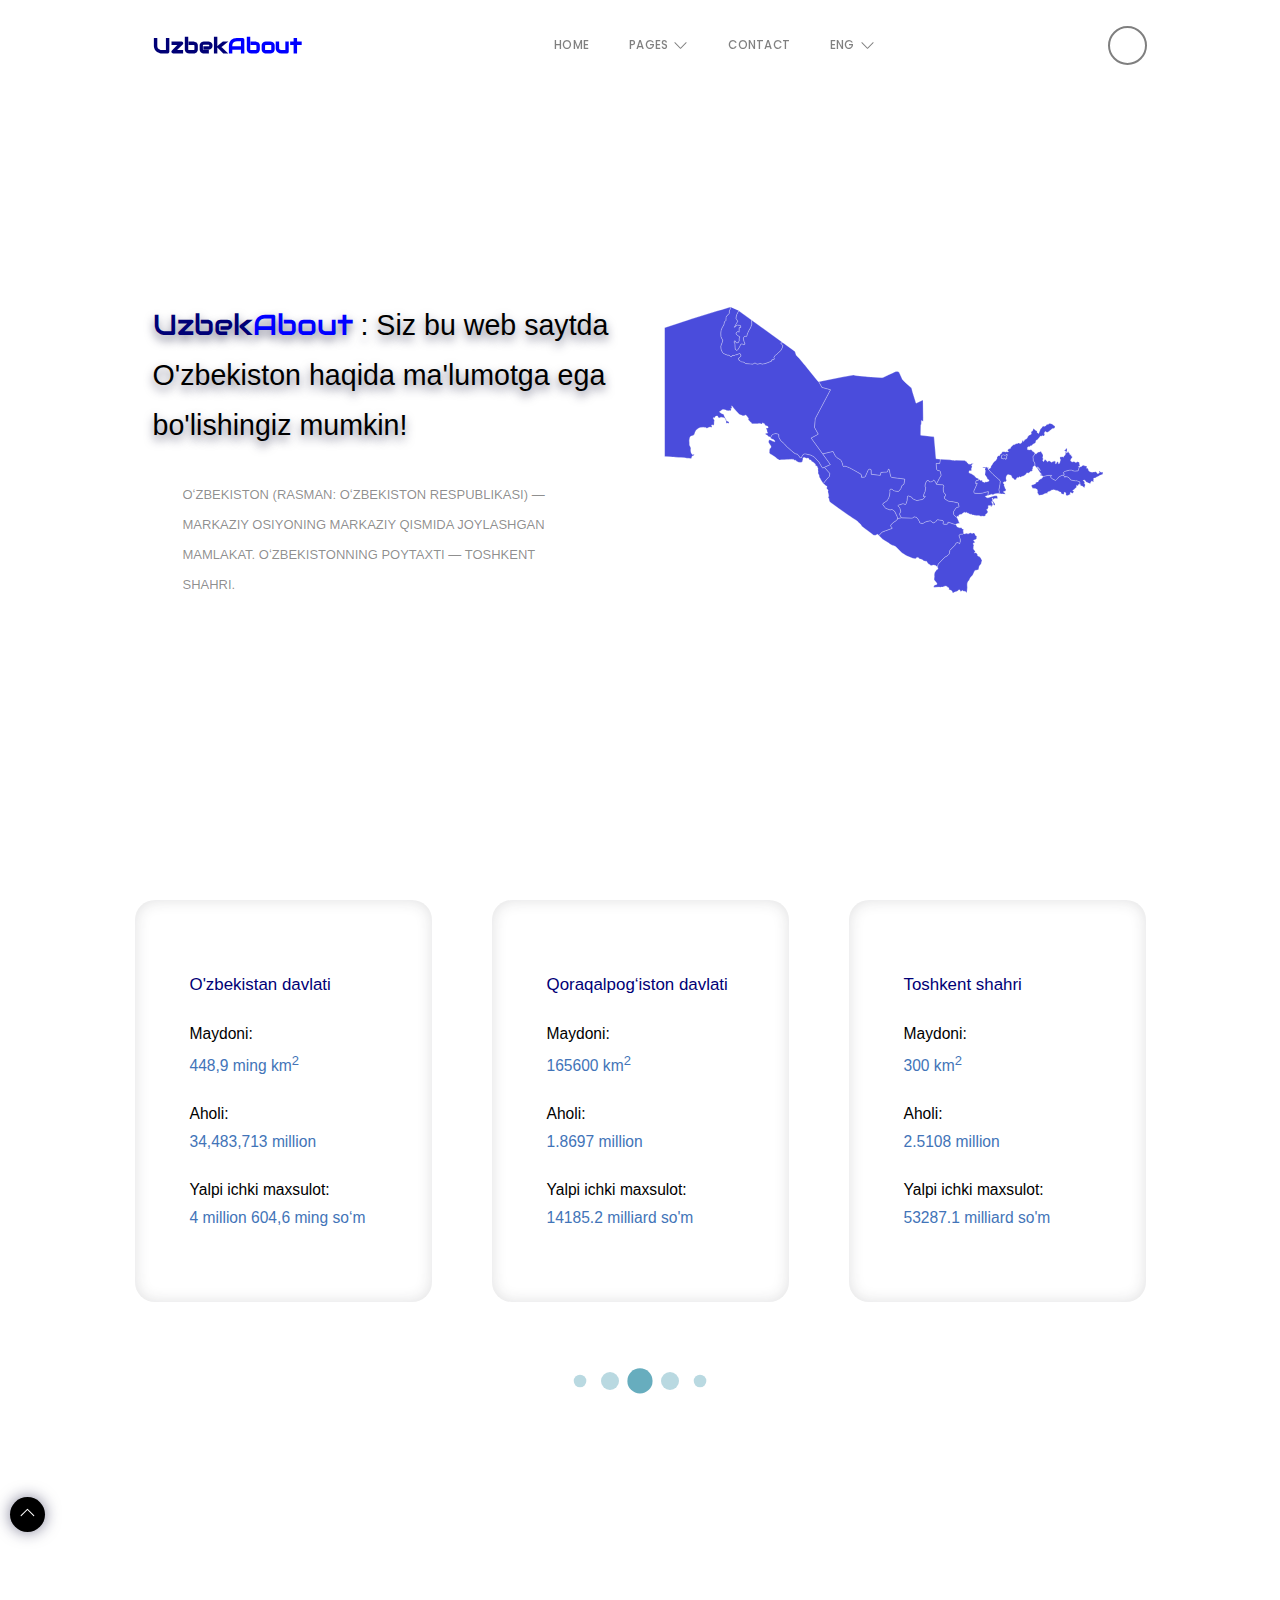
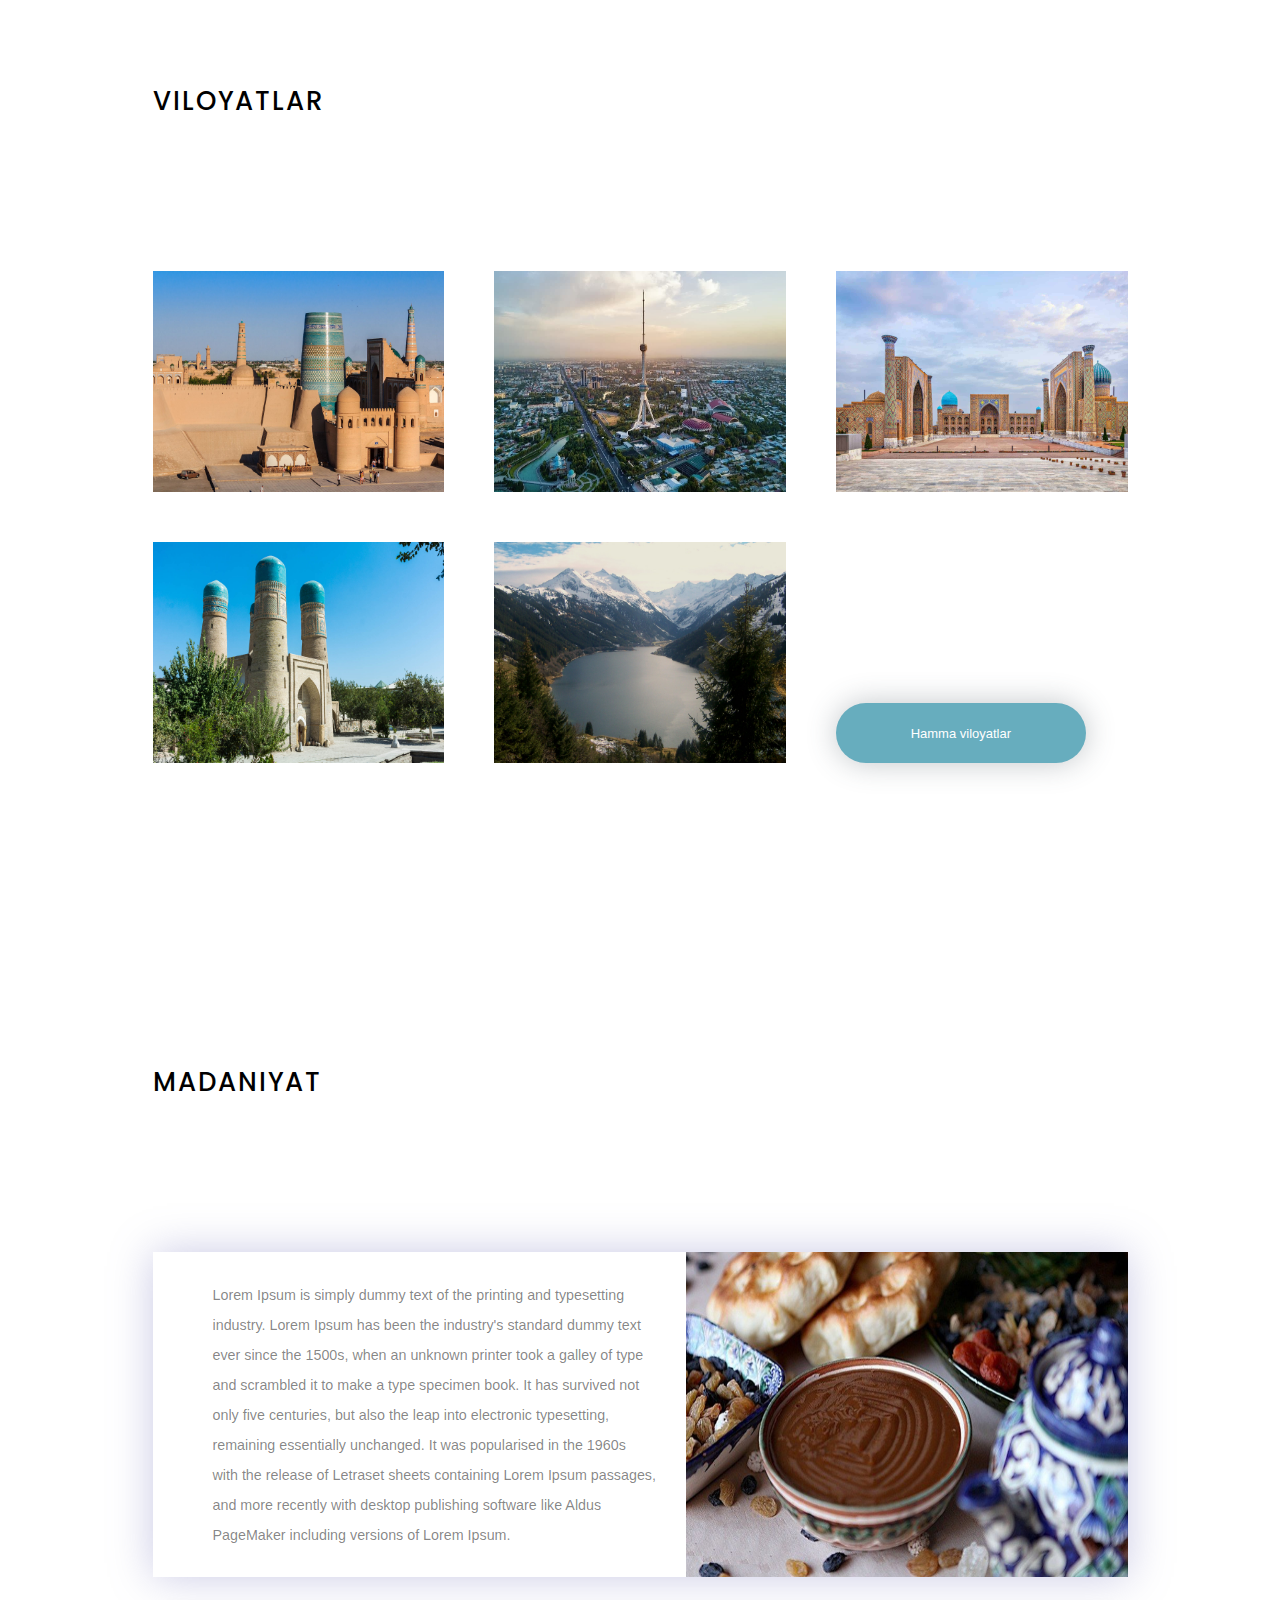
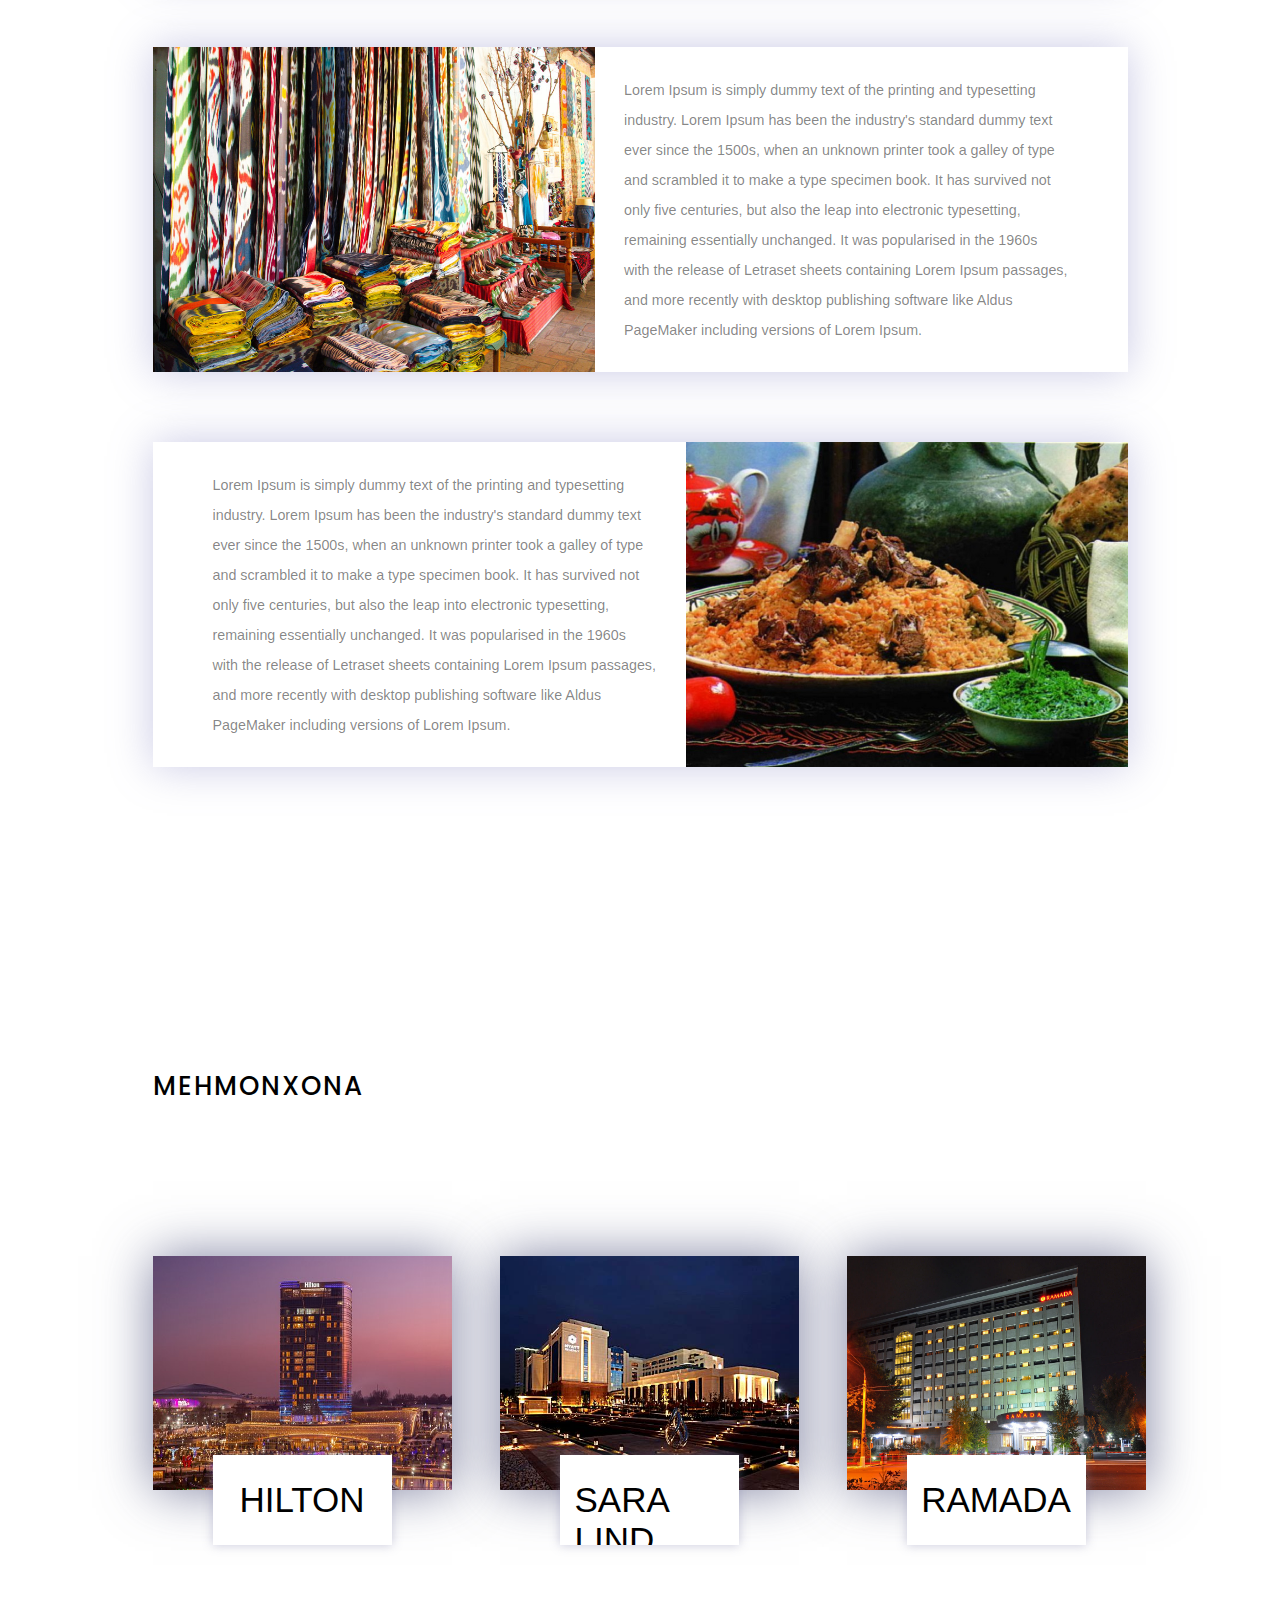
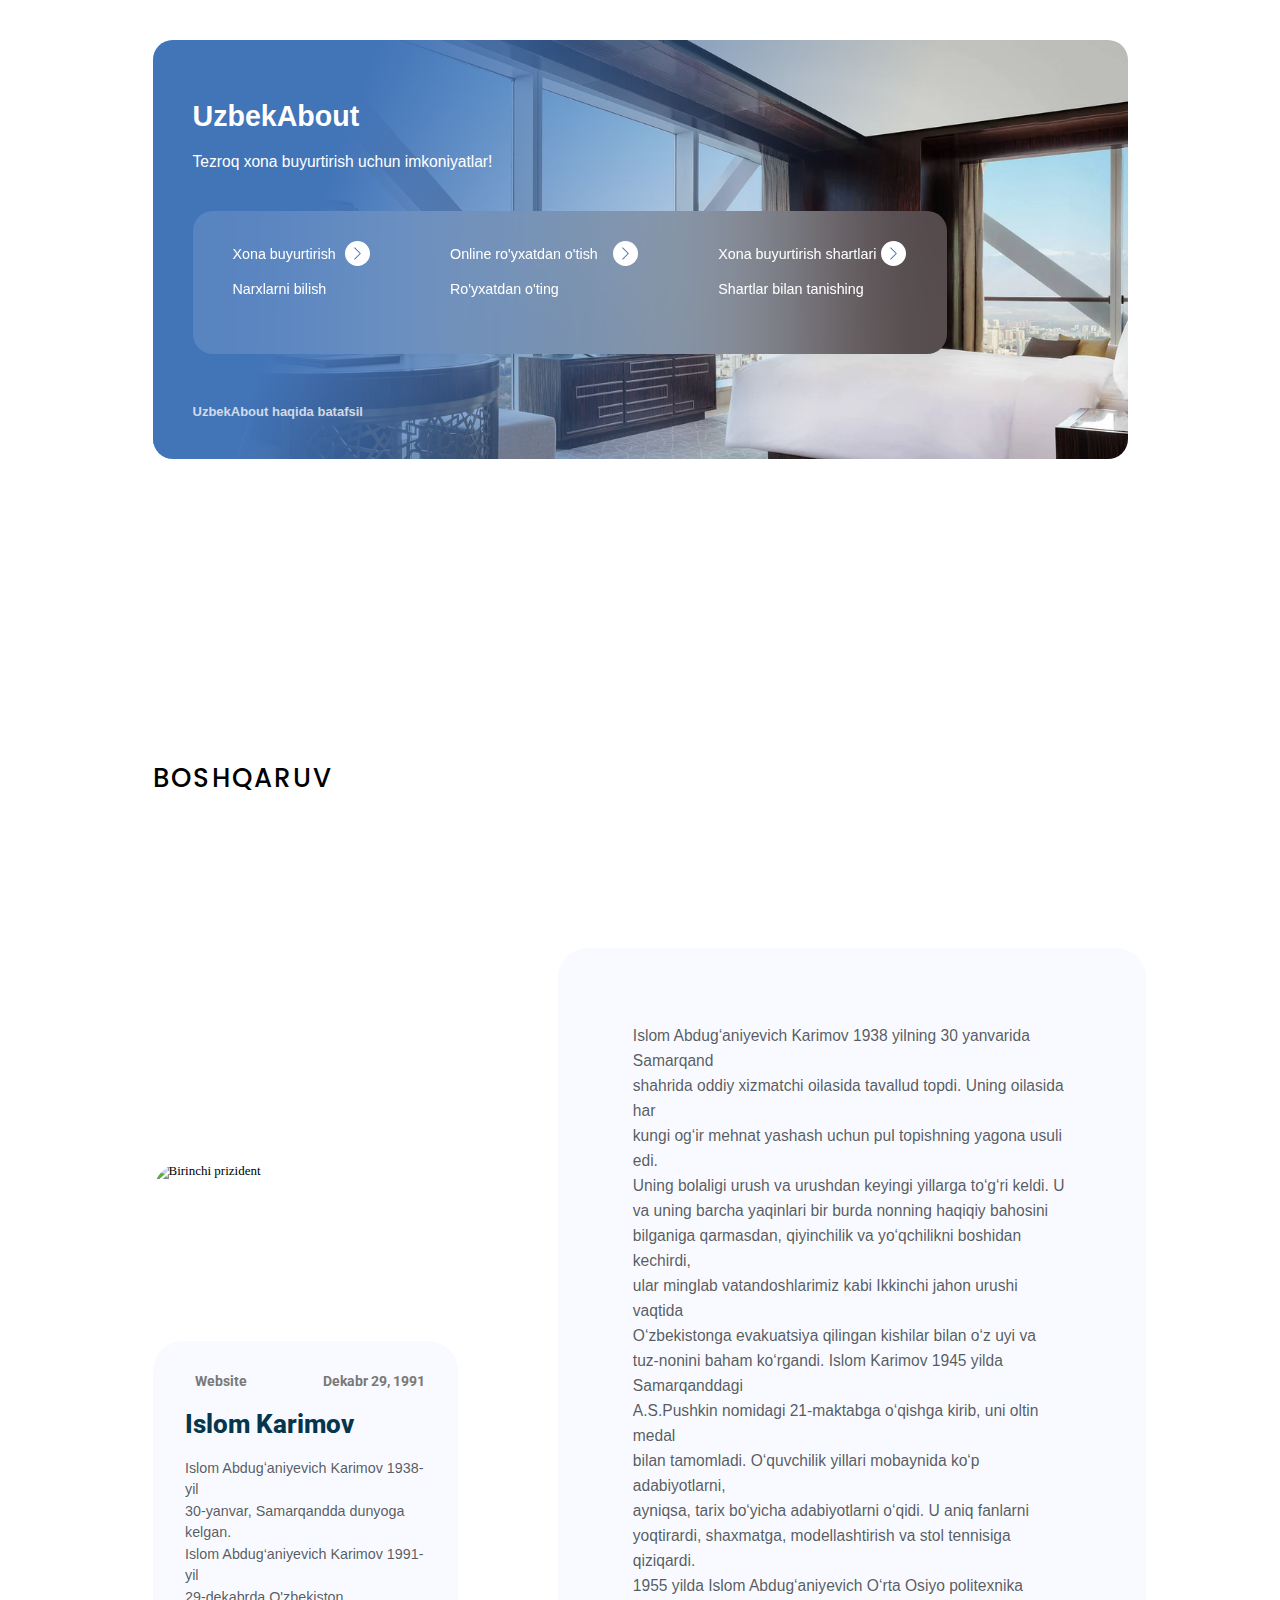
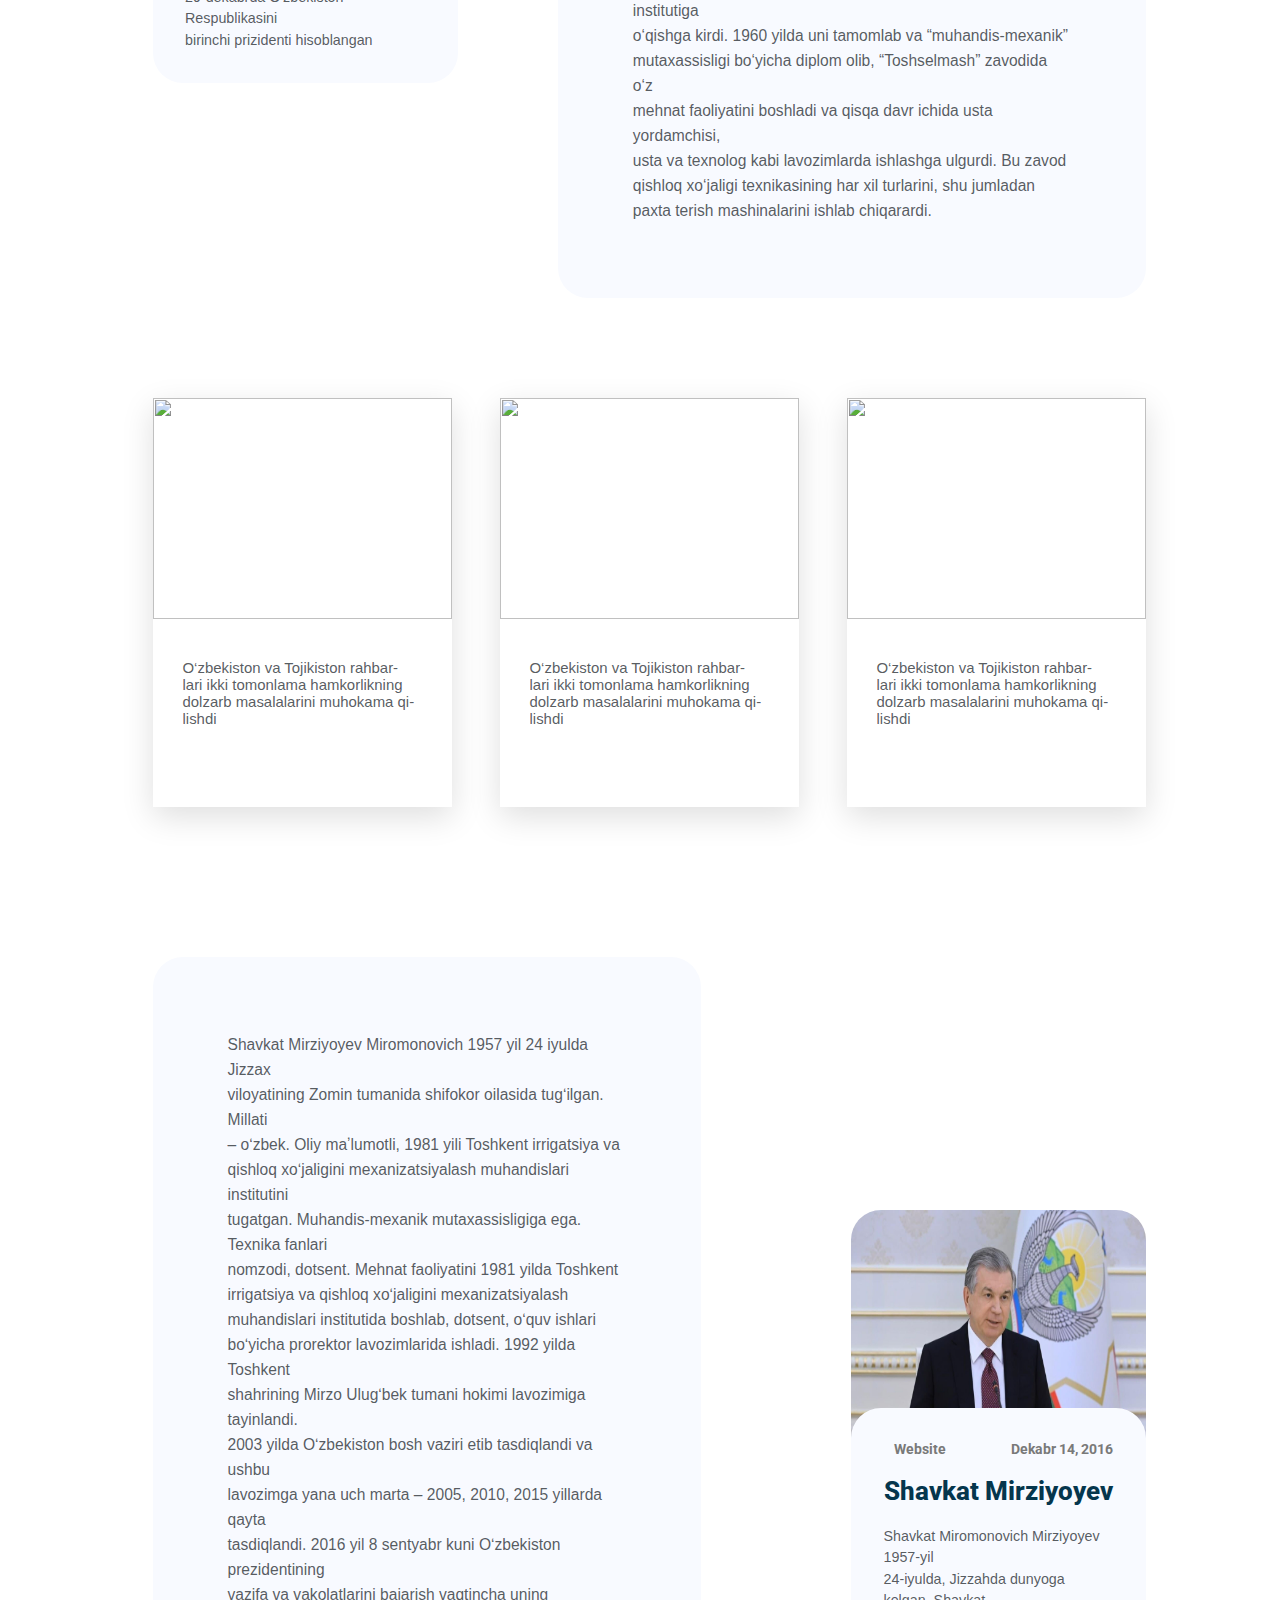
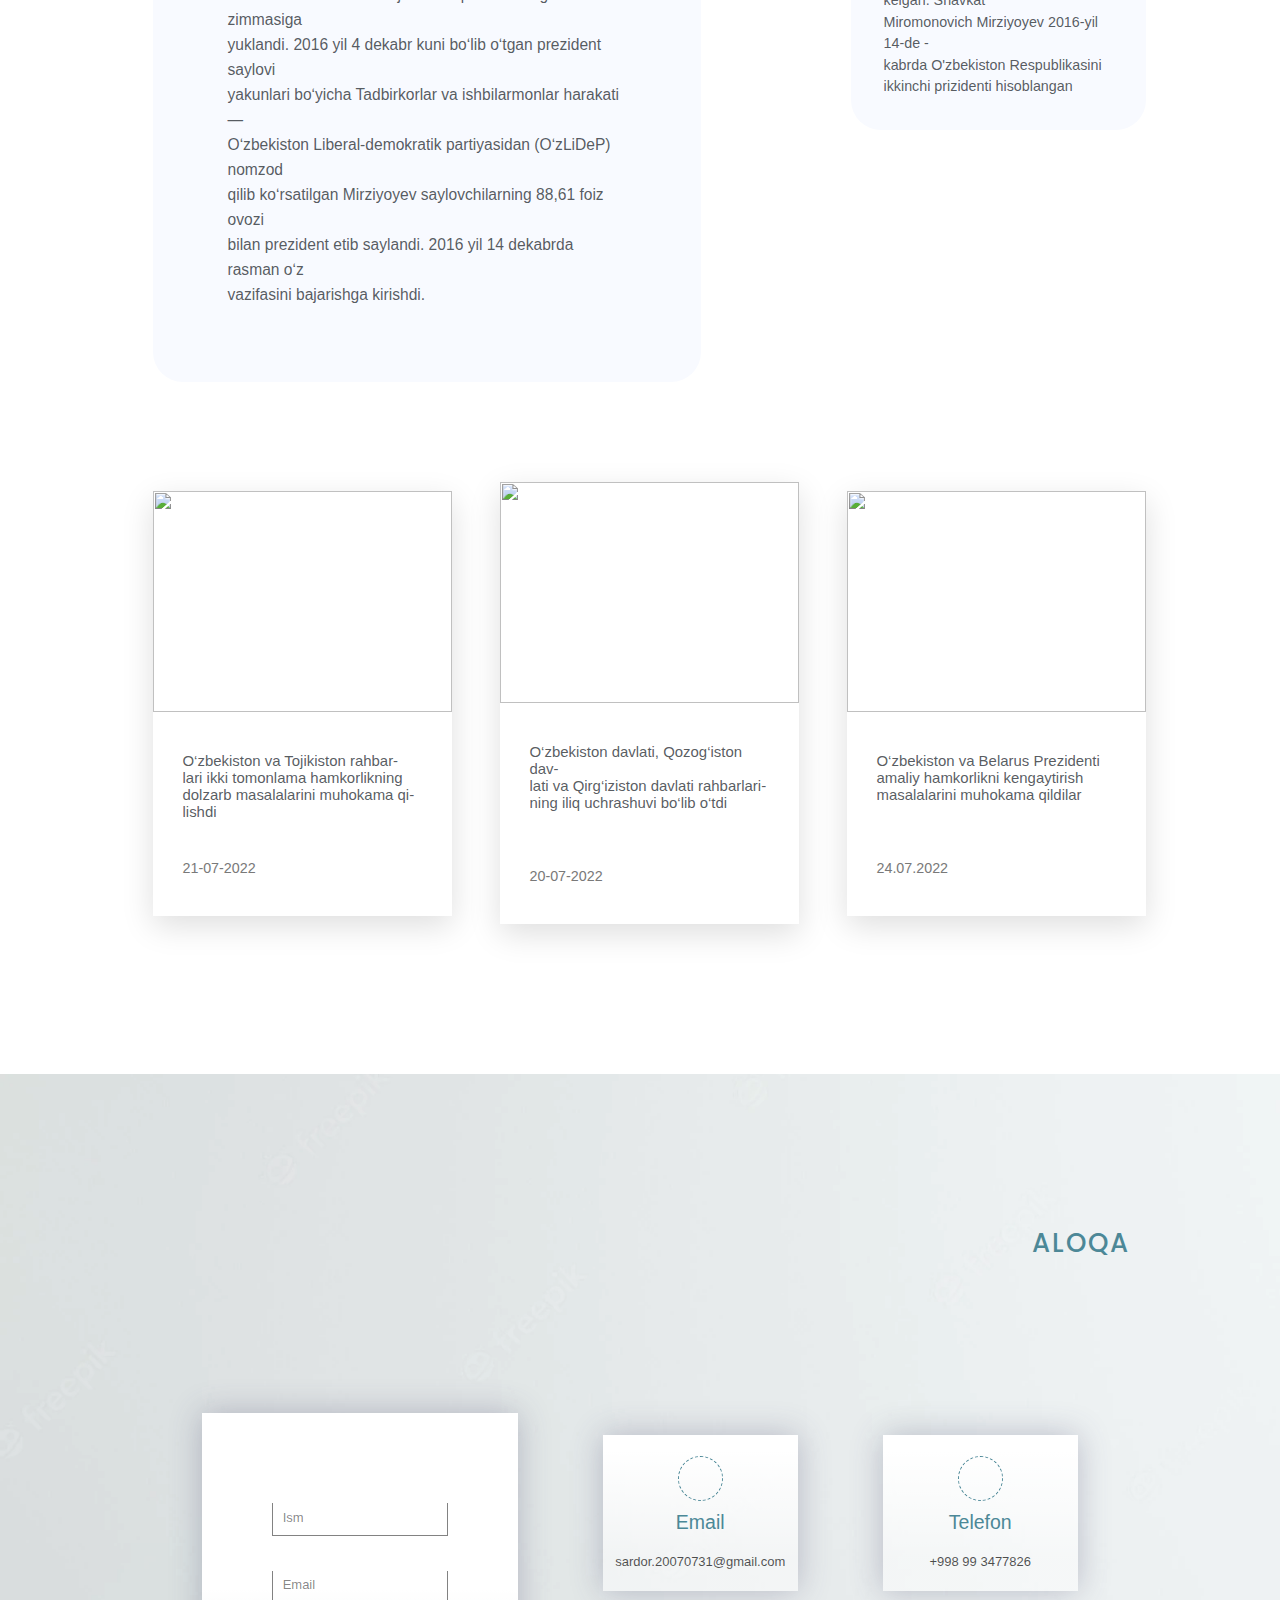
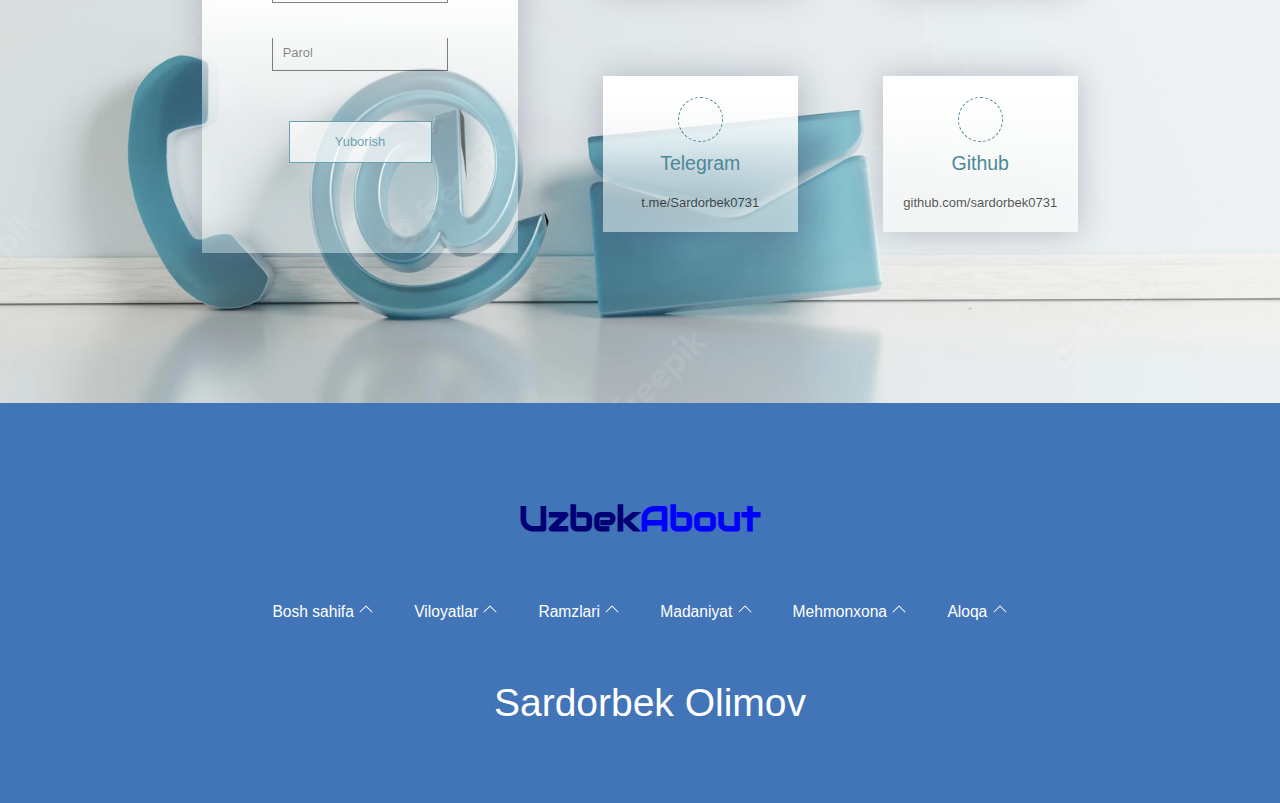
==== commit 20ae3747: "added nav search" ====
--- a/index-eng.html
+++ b/index-eng.html
@@ -20,16 +20,16 @@
     <!---------  HEADER  --------->
     <header>
       <nav>
-        <a class="brand" href="index.html">
-          <h1>Uzbek<span>About</span></h1>
-        </a>
-        <ul class="navUl">
-          <li class="nav__item">
-            <a class="nav__link" href="#home">Home</a>
-          </li>
-          <li class="nav__item pages__link">
-            <a class="nav__link" href="#">
-              Pages
+        <div class="container">
+          <a class="brand" href="index.html">
+            <h1>Uzbek<span>About</span></h1>
+          </a>
+          <ul class="navUl">
+            <li class="nav__item">
+              <a class="nav__link" href="#home">HOME</a>
+            </li>
+            <li class="nav__item pages__link">
+              <a class="nav__link" href="#"> PAGES </a>
               <svg
                 xmlns="http://www.w3.org/2000/svg"
                 width="15"
@@ -43,31 +43,29 @@
                   d="M1.646 4.646a.5.5 0 0 1 .708 0L8 10.293l5.646-5.647a.5.5 0 0 1 .708.708l-6 6a.5.5 0 0 1-.708 0l-6-6a.5.5 0 0 1 0-.708z"
                 />
               </svg>
-            </a>
-            <ul class="pages__section">
-              <li class="nav__item_pages">
-                <a class="pages__link__item" href="#region">Regions</a>
-              </li>
-              <li class="nav__item_pages">
-                <a class="pages__link__item" href="#symbol">Symbol</a>
-              </li>
-              <li class="nav__item_pages">
-                <a class="pages__link__item" href="#culture">Culture</a>
-              </li>
-              <li class="nav__item_pages">
-                <a class="pages__link__item" href="#hotel">Hotel</a>
-              </li>
-              <li class="nav__item_pages">
-                <a class="pages__link__item" href="#managment">Managment</a>
-              </li>
-            </ul>
-          </li>
-          <li class="nav__item">
-            <a class="nav__link" href="#footer"> Contact </a>
-          </li>
-          <li class="nav__item language">
-            <a class="nav__link" href="#">
-              ENG
+              <ul class="pages__section">
+                <li class="nav__item_pages">
+                  <a class="pages__link__item" href="#region">REGIONS</a>
+                </li>
+                <li class="nav__item_pages">
+                  <a class="pages__link__item" href="symbol.html">symbol</a>
+                </li>
+                <li class="nav__item_pages">
+                  <a class="pages__link__item" href="#culture">CULTURE</a>
+                </li>
+                <li class="nav__item_pages">
+                  <a class="pages__link__item" href="#hotel">hotel</a>
+                </li>
+                <li class="nav__item_pages">
+                  <a class="pages__link__item" href="#managment">managment</a>
+                </li>
+              </ul>
+            </li>
+            <li class="nav__item">
+              <a class="nav__link" href="#footer"> Contact </a>
+            </li>
+            <li class="nav__item language">
+              <a class="nav__link" href="#"> ENG </a>
               <svg
                 xmlns="http://www.w3.org/2000/svg"
                 width="15"
@@ -81,134 +79,142 @@
                   d="M1.646 4.646a.5.5 0 0 1 .708 0L8 10.293l5.646-5.647a.5.5 0 0 1 .708.708l-6 6a.5.5 0 0 1-.708 0l-6-6a.5.5 0 0 1 0-.708z"
                 />
               </svg>
-            </a>
-            <ul class="navItem_language">
-              <li class="language_link">
-                <a href="index.html">UZB</a>
-              </li>
-              <li class="language_link">
-                <a href="index.html">ENG</a>
-              </li>
-            </ul>
-          </li>
-        </ul>
+              <ul class="navItem_language">
+                <li class="language_link">
+                  <a href="index.html">UZB</a>
+                </li>
+                <li class="language_link">
+                  <a href="index-ru.html">RU</a>
+                </li>
+              </ul>
+            </li>
+          </ul>
+          <div class="search">
+            <input type="search" id="search" class="search_input" name="search" placeholder="" required>
+            <label for="search" class="search_label">
+              <i class="fa-solid fa-magnifying-glass"></i>
+            </label>
+          </div>
+        </div>
       </nav>
     </header>
 
     <!---------  HOME  --------->
     <section id="home">
       <div class="home">
-        <div class="home__title">
-          <div class="home__brand">
-            <h1>
-              <span class="home_brand_uzbek">Uzbek</span
-              ><span class="home_brand_about">About</span> : You are on this
-              <br />
-              website Has information about <br />
-              Uzbekistan you can be! <br />
-            </h1>
-          </div>
-          <p>
-            Uzbekistan (officially: Republic of Uzbekistan) —<br />
-            It is located in the central part of Central Asia<br />
-            country. The capital of Uzbekistan is Tashkent<br />
-            city<br />
-          </p>
-        </div>
-        <div class="home__bg">
-          <svg
-            xmlns:mapsvg="http://mapsvg.com"
-            xmlns:dc="http://purl.org/dc/elements/1.1/"
-            xmlns:rdf="http://www.w3.org/1999/02/22-rdf-syntax-ns#"
-            xmlns:svg="http://www.w3.org/2000/svg"
-            xmlns="http://www.w3.org/2000/svg"
-            mapsvg:geoViewBox="55.997099 45.594337 73.133286 37.176101"
-            preserveAspectRatio="xMidYMid meet"
-            viewBox="0 0 792.4873 516.87848"
-            style="transform: scale(0.9)"
-          >
-            <path
-              d="m 134.41007,7.1297222 -3.4,6.4199998 -1,3.43 -0.61,3.82 2.02,2.82 1,3.02 -1.81,2.62 -2.82,5.23 -1.41,2.21 2.22,-1 1.61,-2.02 1.41,-1 3.82,0.6 2.42,0.6 0.2,3.23 -2.82,0.4 -0.2,8.25 -2.01,-1.01 -1.81,0.41 -1.82,2.01 0.61,2.42 3.22,2.61 3.02,1.81 -1.01,3.23 0,4.02 -1.41,3.02 -2.82,1.01 -1.81,-1.01 -1.2,-2.82 -1.62,0 0,3.42 1.21,1.61 0.2,6.24 0.41,4.03 3.02,1.81 2.21,-2.41 2.42,-4.23 1.81,-4.03 2.41,-1.41 3.02,1.61 2.42,-0.8 -0.81,-2.82 -1.21,-2.62 -0.8,-4.62 0.6,-2.62 1.41,-1.41 1.81,-0.2 2.22,0 1,-4.23 2.82,-6.04 3.22,-5.43 2.02,-5.84 -0.36,-7.73 0,0 56.78,40.99 0,0 -3.89,0.36 1.01,2.01 1.61,1.41 1.01,1.41 -0.81,3.82 -2.82,5.03 -4.63,4.63 -6.24,5.04 -1.61,3.42 1.01,1.81 -1.21,1.81 -3.42,0 -0.6,2.62 -7.05,2.819998 -4.83,1.61 -5.03,1 -3.63,-1.21 -2.01,0.61 -3.82,0.8 -1.21,-1 -2.42,-1.41 -3.62,2.21 -4.43,-0.2 -6.04,-0.6 -3.02,-0.41 -2.61,-2.21 -5.24,-0.799998 -1.81,-1.82 -2.21,-1 -1.01,-3.63 2.82,-1.81 1.81,-2.21 -0.8,-3.63 -1.61,-1 -2.62,1.21 -5.03,1.61 -1.82,0.8 -2.41,-0.2 -1.61,0.4 -1.01,2.02 -2.01,-0.61 -2.62,-2.01 -3.02,-0.2 -4.02,-1.61 -3.02,-1.41 -2.22,-2.62 -2.21,-5.23 -0.4,-5.24 3.02,-8.45 0.4,-2.62 -2.01,-3.62 -1.21,-2.82 -0.2,-6.04 0.4,-4.63 2.01,-5.43 3.02,-4.83 1.21,-5.64 2.62,-2.62 0.2,-5.83 2.01,-3.22 3.83,-3.43 0.2,-4.8299998 1.61,-3.22 0.17,-3.55 0,0"
-              class="water mapsvg-region mapsvg-disabled mapsvg-disabled"
-              title="Aral Sea"
-              id="aral_sea"
-            ></path>
-            <path
-              d="m 676.69007,291.55972 -1.51,-1.77 -1.2,-0.52 0.27,-0.37 -0.73,0.55 -0.27,0.48 0.19,0.67 1.01,0.03 1.22,0.9 3.18,4.31 0.2,-0.35 -0.64,-1.58 -0.77,-0.98 z"
-              title="Sarvan (Sughd Province, Tajikistan)"
-              class="mapsvg-region sarvan"
-            ></path>
-            <path
-              d="m 750.33007,320.40972 -0.11,-3.61 -0.31,-0.84 -4.01,-1.28 -2.25,-0.45 -0.24,0.17 -0.33,0 -9.25,-1.57 -2.24,-3.46 -0.62,-0.65 -3.02,-1.56 -4.16,-0.6 -0.2,1.45 -3.03,-4.48 0,0 1.9,-1.21 -2.2,-2.67 2.03,-1.9 1.19,-0.8 8.59,-2.19 3.68,0.03 0.57,0.26 0.73,0.56 3.33,0.74 1.46,0.15 4.88,-0.44 0.53,-0.27 0.4,-0.45 1.26,-5.87 0,0 0.24,0.15 0.67,-0.01 2.85,-1.35 0.76,-0.18 1.22,-0.92 1.13,-1.24 0.69,-0.07 0.15,0.18 1.32,0.35 0.97,0.68 0.89,0.05 0.79,0.4 0.86,-0.09 0.78,0.17 0.66,0.32 0.26,1.17 -0.1,0.65 -0.82,1.52 0.01,0.22 0.18,0.22 0.15,-0.02 0.46,-0.72 0.23,-0.05 0.24,-0.03 0.47,0.24 0.42,0.39 1.32,2.26 0.58,0.69 0.2,2 0.77,0.55 1.2,0.35 1.33,0.65 1.57,0.58 0.55,-0.2 1.82,0.29 0.94,-0.4 0.92,-0.19 0.68,0.21 2.21,-0.56 0.72,0.02 0.82,0.45 1.52,1.67 0.38,1.05 0.17,0.15 0.66,0.16 0.51,-0.04 0.65,-0.25 0.19,-0.3 0.64,-0.33 0.4,-0.48 0.58,-0.02 0.35,-0.21 -0.15,-0.54 -0.58,-0.4 -0.35,-0.49 0.43,-1.42 0.23,-0.23 0.43,0.01 1.01,1.46 0.9,0.2 1.13,0.76 0.95,-0.52 1.5,0.07 0.43,0.38 0.23,0.97 -0.43,1.74 -0.43,0.61 -0.45,0.31 -2.88,1.21 -1.66,0.24 -0.63,0.87 -1.16,0.8 -1.4,0.78 -0.81,0.17 -0.05,0.23 -0.87,0.2 -1.34,0.74 -1,0.96 -1.54,0.5 -1.13,-0.15 -0.79,0.11 -0.31,0.36 -0.05,0.32 0.14,0.44 0.38,0.46 0.03,0.34 -0.74,0.61 -0.1,0.42 0.18,2.74 -0.07,1.07 -0.65,0.21 -0.52,-0.3 -0.96,-0.98 -1.5,-0.34 -0.32,0.37 -0.05,0.76 -0.87,0.63 -0.14,0.24 -0.21,1.4 -0.58,1.07 -0.67,0.16 -0.42,-0.04 -1.39,-1.12 -1.47,-0.07 -0.69,-0.38 -0.91,-0.87 -0.51,-0.18 -0.68,0.29 -0.21,-0.04 -1.37,-1.67 -0.55,-1 -1.39,-1.17 -0.4,-0.19 -0.98,0.43 -1.1,0.01 -0.4,0.54 0.15,0.28 1.12,0.38 0.32,0.31 0.46,1.03 1.05,0.32 0.41,0.56 -0.04,0.55 -0.35,0.4 -1.03,0.1 -0.27,0.19 -0.17,0.51 0.14,0.45 1.08,-0.11 0.26,0.37 0.23,1.47 0.49,0.53 0.24,0.75 -1.14,2.67 0.28,0.83 -0.07,0.64 -0.17,0.16 -0.3,0.06 -1.48,-0.38 -0.45,-0.27 -1.55,-1.6 -0.65,-0.46 -0.29,-0.1 -0.8,0.3 -0.32,-0.21 -0.5,-0.71 -0.29,-0.21 -0.9,0.01 -0.27,-0.11 -0.18,-0.4 0.33,-1.13 -0.06,-0.25 -0.45,-0.27 z"
-              title="Andijon"
-              class="mapsvg-region andijon"
-            ></path>
-            <path
-              d="m 421.26007,383.36972 -3.77,3.59 -3.35,2.22 -0.57,0.11 -4.4,4.71 -0.35,1.03 0.15,0.86 0.71,1.2 0.83,0.88 0.82,1.17 0.23,0.51 -0.28,0.61 -18.12,6.64 -5.61,6.23 0,0 -2.13,-2.3 -0.41,-0.03 -1.18,0.3 -2.1,1.21 -1,0.26 -1.05,0.02 -1.38,-0.18 -0.85,-0.42 -2.95,-2.43 -2.87,-2 -6.79,-5.22 -1.82,-1.17 -4.68,-3.44 -1.31,-1.29 -1.15,-1.39 -0.29,-0.63 -0.41,-0.37 -0.78,-1.23 -3.57,-3.46 -2.02,-2.15 -3.97,-2.81 -4.38,-2.62 -4.45,-3.15 -4.24,-2.78 -10.26,-7.3 -6.96,-4.77 -14.33,-10.53 -1.18,-1.1 -0.91,-1.29 -0.16,-0.53 -0.2,-0.9 0.06,-0.55 -0.29,-0.7 -0.13,-1.75 -1.41,-2.07 0.02,-0.65 0.69,-1.19 0.08,-2.63 -0.38,-1.01 -0.14,-1.23 -0.59,-2.04 -0.06,-1.14 -0.23,-0.77 0.04,-0.6 0.36,-0.91 -0.03,-1.01 -0.75,-1.34 -1.16,-1.05 -0.72,-1.06 -0.06,-0.51 0.5,-1.54 0.29,-1.47 -0.04,-0.31 -1.32,-0.52 -1.32,-0.84 -1.32,-1.45 -1.27,-0.57 -1.32,-0.87 -0.4,-0.56 0,0 6.28,-7.61 4.59,-5.13 0.79,-3.8 0.03,-1.54 -0.68,-1.15 -5.91,-6.68 -3.24,-3.33 0,0 10.94,-5.06 -13.78,-19.18 0,0 0.56,-0.28 3.67,-0.92 13.55,-3.21 1.05,-0.08 3.34,6.7 1.39,2.06 2.15,2.32 2.39,1.55 3.54,1.9 1.57,1.58 2.08,4.35 1.4,5.15 0.57,1.39 0.88,-0.09 0.45,-0.37 2.04,-0.05 3.16,0.91 5.38,2.31 8.48,4.6 9.83,5.7 2.12,1.67 0.56,1.05 0.34,1.49 -0.48,2.23 3.4,-0.09 2.64,-0.23 0.55,-0.19 5.38,-12.19 1.04,-1.09 2.19,-1.17 0.88,0.15 1.67,1.93 0.1,7.61 16.19,1.89 0.19,-0.49 0.82,-4.49 0.57,-0.19 5.02,-0.58 3.79,-0.06 2.27,-0.38 1.13,-2.68 0.72,-2.1 0.45,-0.19 0.97,0.22 0.79,2.83 2.14,10.12 1.14,1.1 0.8,0.42 1.03,0.34 8.63,1.19 5.93,0.63 7.97,1.14 -1.4,9.26 -3.99,2.81 -0.17,1.03 -1.45,4.13 -3.35,4.14 -0.64,0.61 -0.94,0.38 -3.85,-0.23 -2.9,-0.54 -2.01,-0.99 -0.82,-0.79 -2,-1.3 -2.06,-0.12 -1.11,0.48 -0.36,0.62 0.36,3.32 -0.45,4.36 -1.29,5.71 -2.53,4.78 -2.13,2.47 -4.4,2.67 -0.89,0.33 -1.42,2.72 4.27,5.79 1.19,1.15 7.06,2.67 1.08,0.06 3.2,-0.78 4.91,3.69 4.39,9.39 0.36,1.15 z"
-              title="Buxoro"
-              class="mapsvg-region buxoro"
-            ></path>
-            <path
-              d="m 673.77007,331.35972 0.1,-0.66 -0.23,-0.55 -0.74,-0.66 -2.91,-1.31 -1.63,-0.33 -1,-0.4 -0.32,0 -0.9,0.43 -0.43,-0.03 -0.46,-0.21 -0.33,-0.37 -0.46,-1.11 -0.29,-0.31 -0.28,-0.1 -0.15,-0.74 -0.91,-1.77 -0.06,-0.61 0.13,-0.2 0.81,-0.22 1,-0.81 1.19,-0.22 1.1,-0.57 2.05,-0.72 0.8,0 0.47,-0.41 0.12,-0.81 0.44,-0.44 0.14,-0.89 0.19,-0.4 0.4,-0.22 0.59,-0.08 0.77,0.07 0.48,-0.36 0.72,-0.02 0.43,-0.16 0.87,-1.11 1.11,-2.22 0.36,-0.38 0.65,-0.18 0.68,-0.73 0.51,-0.17 0.15,-0.28 0.41,-0.08 0.41,-0.5 0.97,-0.22 0.4,0.28 0.32,0.03 0.05,-0.66 -0.18,-0.99 0.31,-0.23 0.28,0.25 0.66,-0.04 0.44,-0.58 0.3,-1 0.58,-0.53 0.06,-0.26 0,0 0.34,-0.09 0.26,-0.26 4.87,-1.25 3.37,-0.61 6.76,-0.1 0,0.22 -0.37,0.52 -1.36,1.66 0.83,1.97 1.87,1.86 5.59,2.73 0.4,0.08 0.75,-0.42 3.02,-2.85 0.76,-0.99 0.74,-1.45 1.24,-0.8 4.11,-2.23 3.44,-1.03 0,0 3.03,4.48 0.2,-1.45 4.16,0.6 3.02,1.56 0.62,0.65 2.24,3.46 9.25,1.57 0.33,0 0.24,-0.17 2.25,0.45 4.01,1.28 0.31,0.84 0.11,3.61 0,0 -0.49,0.04 -1.07,-0.26 -0.39,0.08 -0.51,1.38 -0.3,0.5 -0.63,0.6 -0.46,0.24 -0.37,0.07 -0.59,-0.2 -0.89,-0.59 -0.46,1.04 0.45,1.71 -0.14,0.34 -0.64,0.71 -0.07,0.57 -0.29,0.4 -1.37,0.41 -1.04,1.34 -0.51,0.38 -0.8,1.13 -1.19,0.52 -0.93,0.86 -0.12,0.26 0.21,0.5 0.98,0.23 0.98,0.89 -0.07,0.49 -1.11,1.03 -0.46,1.08 -0.29,0.32 -0.66,0.33 -0.62,-0.02 -1.27,-0.92 -2.02,-0.47 -0.48,0.39 -0.13,0.48 0.05,0.27 0.74,1.13 0.02,0.53 -0.75,0.5 -0.54,-0.03 -2.49,1.59 -1.32,0.42 -0.92,0.66 -0.35,0.06 -0.25,-0.14 -0.46,-0.85 -0.43,-0.51 -0.24,-0.07 -0.36,-0.4 -0.15,-0.36 0.17,-1.9 -0.19,-0.81 -0.68,-0.91 -0.52,-0.36 -0.77,-0.08 -1.23,0.12 -0.11,0.84 0.24,1.43 -0.21,0.95 0.08,0.56 -0.12,0.2 -0.29,-0.03 -0.81,-0.96 -1,0 -0.55,0.19 -0.92,-0.58 -1.77,-0.79 -0.22,-0.54 0.19,-1.35 -0.24,-0.52 -1.3,-0.03 -1.54,-0.4 -0.63,-0.5 -1.09,-1.23 -0.41,-0.27 -0.49,-0.15 -0.5,0.22 -0.62,0.06 -0.16,-0.31 0.09,-0.39 -0.32,-0.25 -1.53,0.64 -0.75,0.1 -0.27,-0.1 -0.15,-0.27 -0.02,-1 -1.54,0.11 -1.01,-0.34 -1,-0.09 -0.83,0.11 -1.38,0.46 -0.98,-0.02 -0.61,0.21 -2.56,1.78 -1.95,0.35 -2.07,0.9 -0.45,0.29 -0.14,0.27 0.31,0.92 -0.11,0.97 -2.38,0.07 -1.95,0.35 -0.27,-0.09 -1.7,1.26 -2.47,1.1 -1.58,0.33 -1.4,0.12 -3.13,0.69 -0.83,-0.34 -1.18,-2.14 -0.32,-0.88 -0.72,-0.39 -0.53,-0.94 0.13,-0.11 0.07,-1.28 0.37,-0.99 -0.55,-1.75 z"
-              title="Farg‘ona"
-              class="mapsvg-region fargona"
-            ></path>
-            <path
-              d="m 580.63007,374.69972 -0.48,0.25 -0.21,1.54 -0.32,1.02 -0.82,0.73 -1.08,-0.38 -1.15,0.26 -2.96,-0.47 -1.86,0.81 -0.39,-0.12 -0.79,-0.76 -0.51,-0.24 -1.42,-0.32 -1.77,-0.21 -1.26,0.14 -0.93,0.26 -0.74,-0.13 -1.02,-0.59 -0.74,0.1 -2.23,-0.16 -0.97,-0.48 -0.74,-0.19 -1.09,0.09 -0.6,-0.15 -1.1,-0.85 -0.91,-0.37 -1.37,-0.08 -0.92,0.1 -1.87,-0.84 -0.96,-0.88 -1.38,-0.08 -2.43,-1.65 -0.7,0.39 -1.21,0.32 -1.93,-0.83 -0.4,-0.01 -0.88,1.02 -1.09,0.38 -0.64,0.45 -0.94,1.53 -0.58,0.16 -1.43,0.03 -3.98,1.49 -0.12,0.68 0.2,1.61 -0.41,0.51 -2.22,-0.55 -0.46,0.11 -0.35,0.8 -0.02,1.31 0.32,0.51 0,0 -4.53,-3.82 -1.03,-1.05 -0.65,-0.96 -0.21,-0.95 -0.02,-4.16 0.1,-0.37 3.22,-5.24 0.76,-0.91 0.69,-0.54 2.16,-1.03 1.54,-0.38 1.3,-0.15 -0.08,-1.02 -1.07,-5.96 -0.21,-0.24 -11.87,-2.53 -4.81,-0.4 -2.12,-0.8 -5.83,-3.93 -0.35,-3.71 0.1,-0.35 1.24,-0.29 0.24,-0.16 0.45,-1.34 0.07,-0.81 -1.44,-2.81 -1.86,-1.66 -0.84,-4.1 -0.1,-3.93 0.14,-0.77 0.83,-1.83 -0.01,-1.1 -0.96,-2.18 -4.61,-0.1 -7.79,-0.92 0,0 0.73,-1.79 4.43,-8.59 3.12,-5.32 0.28,-0.74 -1.57,-6.86 -0.23,-0.53 -0.25,-0.23 -4.27,-1.05 -0.95,-0.58 -0.72,-1.27 -1.13,-10.64 6.71,-0.22 0.29,-2.93 0.22,0.04 0.52,-4.76 0,0 17.4,1.31 4.64,0.52 2.72,0.01 0.85,0.56 0.87,0.13 1.25,-0.41 1.27,-0.2 15.41,0.47 1.41,1.29 0.87,0.23 2.05,2.49 3.32,3.08 1.47,-1.3 0.84,1.19 3.05,-1.98 1.38,1.29 0.59,-0.26 0.79,0.47 -2.47,0.53 -1.41,1.48 1.39,3.45 -1.48,1.47 0.08,5.22 -4.07,0.15 -0.73,2.28 1.44,2 2.44,0.68 5.77,3.4 3.59,4.03 3.79,1.34 0.44,0.38 0,0 -0.17,2.84 -0.34,0.61 -1.86,-0.1 -2.1,0.54 -0.48,4.89 0.16,0.27 2.11,-1.02 0.33,-0.1 0.16,0.2 -0.15,0.77 -0.77,2 -4.95,11.04 -0.2,1.52 0.15,0.96 0.34,0.9 0.66,0.97 0.32,0.05 6.55,0.31 4.57,-0.17 4.02,-0.82 2.28,-0.79 7.13,-1.64 0.31,0.68 -1.01,6.41 0,0 -1.55,0.28 -0.09,0.14 -2.89,0.84 -0.24,0.6 0.86,0.8 2.62,1.54 1.23,-0.03 2.15,-0.45 1.31,-0.56 2.87,-0.81 1.23,-0.55 3.43,-0.89 1.68,-0.21 3.15,-0.11 0.84,0.65 0.41,1.28 0.45,2.38 -0.32,0.66 -0.75,0.06 -1.53,-0.36 -0.9,-0.01 -0.75,0.03 -1.52,0.35 -1.17,0.88 -0.21,1.04 -0.15,0.12 -0.46,-0.26 -0.3,-1.29 -0.73,-1.1 -0.65,-0.1 -0.58,0.2 -0.24,0.28 -0.03,0.53 0.35,0.57 0.94,0.94 0.05,0.63 -0.41,1.35 0.03,0.3 1.5,1.4 2.61,3.24 0.54,1.1 0.04,0.75 -0.2,0.69 -0.71,0.72 -0.81,0.1 -0.62,-0.31 -0.6,-0.94 -0.07,-1.78 -1.35,-3.21 -0.72,-0.88 -0.4,-0.07 -0.47,0.22 -0.12,0.4 0.08,1.1 1.04,1.98 0.81,1.92 0.03,0.69 -0.36,0.8 -0.36,0.27 -0.92,0.21 -0.3,0.39 -0.27,1.43 -0.24,0.22 -0.46,0.11 -0.56,-0.42 -0.31,-1.27 -0.78,-0.89 -0.46,-0.13 -1.47,1.23 -0.51,-0.3 -1.2,-0.15 -0.09,1.15 0.3,1.67 -0.32,1.31 -0.49,0.85 -0.25,0.92 -0.3,0.56 -0.64,0.27 -0.63,0.04 -0.42,0.51 0.27,0.64 1.88,2.68 -0.27,1.72 -2.37,2.68 z"
-              title="Jizzax"
-              class="mapsvg-region jizzah"
-            ></path>
-            <path
-              d="m 749.31007,281.14972 -0.5,-0.84 -0.46,-0.29 -0.45,-0.07 -0.45,0.24 -1.05,-0.35 -0.76,-0.03 -1.88,1.36 -0.35,0.08 -0.68,-0.3 -1.74,-1.12 -1.14,-0.31 -1.22,-0.14 -1.16,0.79 -0.46,-0.22 -0.56,-0.05 -1.62,-0.65 -0.32,-0.41 0.02,-0.88 -0.56,-0.06 -0.37,-0.2 -0.07,-0.21 0.64,-2 0.92,-1.61 0.78,-0.8 0.47,-0.82 0.56,-1.35 -0.05,-0.25 -1.08,-0.58 -0.85,-1.03 -0.28,-0.65 0.13,-1.3 -0.14,-0.37 -0.38,-0.28 -0.41,0.24 -0.34,0.56 -0.81,0.17 -0.25,-0.17 -0.06,-0.19 0.26,-1.3 -0.62,-1.06 -1.4,-1.35 -1.05,-2.21 -0.37,-0.1 -0.14,0.12 -0.11,1.69 -0.17,0.26 -0.31,0.07 -0.21,-0.41 -0.1,-0.68 -0.31,-0.27 -0.38,-0.03 -0.63,0.45 -0.12,0.4 0.41,0.66 -0.06,0.56 -0.27,0.21 -0.42,-0.26 -0.41,-0.71 -0.1,-0.46 0.09,-0.43 0.84,-1.1 0.46,-0.83 0.07,-0.47 -0.24,-1.41 0.13,-0.3 -0.06,-0.74 0.43,-0.9 -0.35,-0.61 -1.14,-0.05 -0.36,0.1 -0.77,0.72 -0.76,1.36 -0.44,0.5 -1.26,0.43 -0.24,0.35 0.05,0.42 0.32,0.24 1.14,0.11 0.57,0.23 0.5,0.78 0.13,0.68 -0.34,1.22 -0.44,0.81 -0.04,0.41 0.8,1.23 -0.29,0.66 -0.66,0.72 -0.36,0.7 -0.27,0.98 -0.22,0.01 -0.36,-0.25 -0.26,0.25 -0.32,0.72 -0.6,0.49 -0.17,0.58 -0.17,0.04 -0.25,0.95 -0.38,0.32 -0.6,-0.16 -0.61,-0.69 -0.4,-0.22 -0.88,-0.02 -0.42,0.35 -0.67,0.14 -0.82,-0.51 -0.32,0.07 -1.44,1.72 -0.05,0.41 0.25,0.77 -0.26,0.85 0,0.53 0.18,0.37 0.86,0.37 0.3,0.72 -0.89,2 -0.32,1.99 -0.71,1.61 -0.03,0.37 -1.03,1.12 -0.53,0.04 -0.26,-0.17 -0.15,-0.29 -0.23,-1.77 -0.23,-0.49 -0.79,-0.83 -0.39,-0.19 -0.54,0.01 -0.51,0.3 -0.35,0.41 -0.23,1.41 -0.4,0.76 -0.8,0.75 -0.51,0.12 -0.38,-0.11 -0.14,-0.3 0.22,-2.39 -0.26,-1.43 -0.26,-0.42 -0.95,-0.63 -0.3,-0.04 -0.62,0.29 -0.13,0.4 0.04,0.54 -0.31,0.23 -0.28,-0.06 -0.43,-1.06 -0.32,-0.01 -0.35,0.3 -0.47,0.72 -0.48,-0.02 -0.26,0.15 -0.83,0.88 -0.5,0.29 -0.4,0.03 -1.21,-0.43 -0.41,-0.37 -0.61,-1.02 -0.8,-0.19 -1.23,-0.8 -0.59,0.03 -2.66,1.81 -0.56,-0.2 -0.54,-1.23 -0.92,-0.86 -0.86,-0.54 -0.58,-0.85 -0.53,-0.5 -0.27,-0.04 -0.71,0.32 -0.47,0.68 -0.83,2.06 -0.3,0.44 -0.33,0.16 -0.86,-0.35 -0.5,-0.61 -0.22,-0.9 0.03,-1.09 0.74,-0.95 0.18,-0.6 -0.1,-0.35 -0.62,-0.91 -0.25,-0.74 -0.07,-1.79 0.42,-0.92 0.25,-1.16 -0.49,-2.05 -2.55,-4.08 -0.42,-1.17 -0.19,-0.16 -1.21,-0.34 -0.31,0.03 -1.14,0.85 -1.23,-0.06 -1.52,0.48 -0.98,0.84 -0.41,0.74 -1.68,1.39 -2.08,0 -0.5,-0.54 0,0 -0.68,1.93 -2.97,4.11 0.67,7.3 1.91,2.62 0.66,1.34 0.24,2.33 0.03,1.75 -0.15,0.88 0.2,0.42 0,0 0.45,-0.02 0.73,0.4 0.27,0.68 1.1,0.89 0.07,0.62 0.32,0.24 0.88,1.19 0.68,0.02 0.55,1.37 1.01,1.25 0.39,0.89 1.11,1.65 0.46,1.18 0.27,0.01 0.12,0.37 0.97,0.83 0.56,1.37 0.83,0.31 0.53,0.47 0.73,0.99 -0.48,0.38 -0.17,-0.09 -0.29,0.18 0.08,0.32 -0.19,0.29 -0.37,0.1 -0.57,-0.25 -0.47,-1.21 -0.37,1.24 0.04,0.71 0.32,0.64 0.83,-0.24 1.23,0.1 0.85,0.45 -0.28,0.18 0.9,0.04 0.43,0.23 1,0.85 0.22,0.49 0,0 0.34,-0.09 0.26,-0.26 4.87,-1.25 3.38,-0.61 6.75,-0.1 0,0.22 -0.37,0.52 -1.36,1.66 0.83,1.97 1.88,1.85 5.58,2.73 0.4,0.08 0.76,-0.42 3.02,-2.85 0.76,-1 0.75,-1.45 1.23,-0.79 4.11,-2.23 3.44,-1.03 0,0 1.9,-1.21 -2.2,-2.67 2.03,-1.89 1.2,-0.8 8.59,-2.19 3.67,0.03 0.58,0.25 0.73,0.56 3.33,0.75 1.46,0.15 4.88,-0.44 0.53,-0.27 0.4,-0.46 1.26,-5.86 0,0 -0.42,-0.26 -0.45,-0.58 0.16,-0.33 1.26,-0.3 0.53,-0.41 0.47,-1.02 -0.45,-0.82 -0.77,-4.63 z m -70.46,14.69 -3.18,-4.31 -1.22,-0.9 -1.01,-0.03 -0.19,-0.68 0.27,-0.47 0.73,-0.56 -0.27,0.38 1.2,0.51 1.51,1.77 1.73,2.35 0.64,1.58 -0.21,0.36 z"
-              title="Namangan"
-              class="mapsvg-region namangan"
-            ></path>
-            <path
-              d="m 498.40007,274.98972 -0.52,4.76 -0.22,-0.04 -0.29,2.93 -6.71,0.22 1.13,10.64 0.72,1.27 0.95,0.58 4.27,1.05 0.25,0.23 0.23,0.53 1.57,6.86 -0.28,0.74 -3.12,5.32 -4.43,8.59 -0.73,1.79 0,0 -1.26,-3.47 -1.86,-2.66 -0.97,-1.12 -0.58,-0.27 -2.11,1.92 -2.35,1.29 -1.38,0.11 -1.83,-0.25 -1.04,-0.79 -1.03,-1.55 -1.19,-0.09 -1.11,0.19 -0.91,1.08 -2.15,4.68 -0.59,4.91 0.25,0.35 0.54,0.2 0.37,0.72 -0.17,2.27 -0.88,6.12 -0.86,1.34 -2.3,6.07 0.2,0.98 0.8,0.1 1.43,-0.92 0.82,0.07 0.18,0.45 -0.14,1.12 -0.43,0.62 -3.49,3.29 -1.63,0.76 -8.91,1.93 -1.22,-0.2 -5.38,-2.3 -2.09,-1.14 -0.46,-1.04 -1,-1.55 -5.48,-2.07 -1.01,-0.17 -0.52,0.28 -0.35,0.57 -0.16,0.7 0.05,0.97 -0.42,5.8 -1.83,5.54 -0.71,1.29 -0.52,0.3 -0.59,0.01 -2.85,-0.88 -1,-0.49 -8.65,2.92 -0.5,0.35 -0.08,0.37 0.33,0.77 1.48,1.53 0.97,0.81 0.94,1.45 1.35,5.22 -0.17,0.97 -0.51,1.46 -1.17,2.34 -0.04,0.63 0.17,0.81 0.81,1.81 2.12,3.8 0,0 -0.4,0.43 -0.53,0.21 -2.6,0.4 -1.39,0.37 -0.8,0.38 -1.17,0.81 0,0 0,0 0,0 -0.29,-3.38 -0.36,-1.15 -4.39,-9.39 -4.91,-3.69 -3.2,0.78 -1.08,-0.06 -7.06,-2.67 -1.19,-1.15 -4.27,-5.79 1.42,-2.72 0.89,-0.33 4.4,-2.67 2.13,-2.47 2.53,-4.78 1.29,-5.71 0.45,-4.36 -0.36,-3.32 0.36,-0.62 1.11,-0.48 2.06,0.12 2,1.3 0.82,0.79 2.01,0.99 2.9,0.54 3.85,0.23 0.94,-0.38 0.64,-0.61 3.35,-4.14 1.45,-4.13 0.17,-1.03 3.99,-2.81 1.4,-9.26 -7.97,-1.14 -5.93,-0.63 -8.63,-1.19 -1.03,-0.34 -0.8,-0.42 -1.14,-1.1 -2.14,-10.12 -0.79,-2.83 -0.97,-0.22 -0.45,0.19 -0.72,2.1 -1.13,2.68 -2.27,0.38 -3.79,0.06 -5.02,0.58 -0.57,0.19 -0.82,4.49 -0.19,0.49 -16.19,-1.89 -0.1,-7.61 -1.67,-1.93 -0.88,-0.15 -2.19,1.17 -1.04,1.09 -5.38,12.19 -0.55,0.19 -2.64,0.23 -3.4,0.09 0.48,-2.23 -0.34,-1.49 -0.56,-1.05 -2.12,-1.67 -9.83,-5.7 -8.48,-4.6 -5.38,-2.31 -3.16,-0.91 -2.04,0.05 -0.45,0.37 -0.88,0.09 -0.57,-1.39 -1.4,-5.15 -2.08,-4.35 -1.57,-1.58 -3.54,-1.9 -2.39,-1.55 -2.15,-2.32 -1.39,-2.06 -3.34,-6.7 -1.05,0.08 -13.55,3.21 -3.67,0.92 -0.56,0.28 0,0 -20.92,-28.67 12.85,-7.1 -6.74,-12.15 1.26,-15.77 27.66,-52.21 -15.44,-4.18 -5.85,-10.49 0,0 42.36,-8.25 20.45,-3.61 3.48,0.68 3.01,0.36 9.7,1.05 5.93,0.38 2.4,0.42 14.18,1.09 13.64,0.67 0.2,-0.15 0.85,-0.04 10.52,-5.17 7,-3.06 4.38,-2.19 2.06,-0.51 1.08,-0.11 1.67,0.07 0.83,0.32 0.76,0.58 0.99,1.14 5.73,12.62 2.02,1.91 3.6,3.74 10.88,9.68 1.5,6.07 6.64,21.39 12.57,-5.92 0.35,31.3 -0.05,7.21 -0.58,-0.18 -2.42,-1.23 -0.25,0 -0.1,6.6 -0.91,1.1 -0.3,16.64 0.07,2.15 24.14,2.92 3.48,39.7 z"
-              title="Navoiy"
-              class="mapsvg-region navoiy"
-            ></path>
-            <path
-              d="m 421.26007,383.36972 1.17,-0.81 0.8,-0.38 1.39,-0.37 2.6,-0.4 0.53,-0.21 0.4,-0.43 0,0 0.69,0.16 17.55,0.53 1.49,-0.18 1.31,-0.55 1.43,-1.07 0.19,-0.27 0.04,-0.33 4.31,0.88 3.3,3.81 2.77,4.65 0.09,1.49 0.22,0.21 0.72,0.25 3.08,0.78 1.53,-0.04 2.21,-1.38 3.27,-1.67 7.55,-1.87 0.63,0.16 1.17,0.75 1.65,1.44 1.64,1.15 0.69,0.33 0.3,-0.01 3.64,-1.56 0.82,-0.96 1.1,-1.78 0.83,-0.95 0.81,-0.28 1.19,-0.06 8.57,1.53 0.63,0.67 0.49,1.32 -0.11,1.26 -0.46,1.7 0.06,0.58 0.33,0.48 0.93,0.53 1.89,0.15 3.88,-0.24 0.82,-0.21 0.42,-0.48 0.11,-0.35 -0.07,-1.78 0.43,-0.48 0.88,-0.05 4.46,1.27 2.56,1.09 3.84,1.19 1.65,0.32 1,-0.23 0,0 0.38,1.58 1.39,2.41 0.73,0.75 0.96,0.53 1.76,0.37 0.62,0.41 0.85,0.29 0.8,0.02 1.03,-0.22 1.08,0.19 1.02,0.47 0.65,1.67 0.57,0.23 1.59,0.08 0.28,0.29 -0.01,0.57 -0.35,0.51 -0.21,2.5 0.44,1.26 0.13,2.05 0.39,0.56 0,0 -0.8,0.82 -0.98,0.58 -3.99,0.23 -0.86,0.26 -0.51,0.25 -0.67,0.57 -0.45,0.84 -0.06,0.4 0.54,3.14 1.02,2.1 0.38,0.46 0.15,0.52 0.13,4.2 -1.34,4.3 -0.54,-0.18 -1.41,-1.43 -1,-0.32 -1.43,-0.07 -1.14,0.33 -0.45,0.34 -0.59,0.64 -0.81,1.3 -1.19,2.22 -8.89,8.88 -0.72,3.35 -0.16,1.52 -0.37,1.4 -0.45,0.87 -2.42,2.43 -1.83,1.28 -3.54,1.85 -11.58,12.1 -0.43,1.25 -1.04,4.27 0.27,0.9 0,0 -2.39,-2.79 -1.05,-0.67 -1.48,-0.61 -3.19,-0.35 -2.63,0.82 -0.57,0.06 -1.26,-0.33 -1.23,-1.07 -2.79,-1.64 -1.83,-2.07 -1.29,-2.33 -0.47,-0.3 -1.9,-0.11 -3.5,-1.03 -0.63,-0.4 -0.5,-0.97 -1.17,-0.4 -0.87,-0.13 -0.76,-0.8 -0.47,-0.17 -1.37,0.07 -0.83,-0.27 -0.9,-0.6 -1.91,-1.96 -0.9,-0.24 -1.07,0.01 -0.97,0.27 -0.73,1.4 -0.56,-0.07 -0.14,0.1 -0.16,0.64 -0.37,0.17 -0.53,0 -4.68,-0.96 -9.93,-3.92 -1.95,-1.12 -6.41,-4.13 -1.85,-1.49 -2.7,-2.52 -7.61,-7.6 -0.58,-0.39 -2.73,-1.25 -3.5,-1.33 -2.94,-1.37 -1.73,-1.26 -0.61,-0.66 -8.98,-5.55 -2.72,-1.9 -5.54,-5.13 -1.19,-1.31 0,0 5.61,-6.23 18.12,-6.64 0.28,-0.61 -0.23,-0.51 -0.82,-1.17 -0.83,-0.88 -0.71,-1.2 -0.15,-0.86 0.35,-1.03 4.4,-4.71 0.57,-0.11 3.35,-2.22 z"
-              title="Qashqadaryo"
-              class="mapsvg-region qashqadaryo"
-            ></path>
-            <path
-              d="m 157.43007,23.739722 0.35,7.72 -2.01,5.84 -3.22,5.44 -2.82,6.04 -1.01,4.23 -2.21,0 -1.81,0.2 -1.41,1.41 -0.6,2.62 0.81,4.63 1.21,2.62 0.81,2.82 -2.42,0.81 -3.02,-1.61 -2.42,1.41 -1.81,4.03 -2.42,4.23 -2.21,2.42 -3.02,-1.81 -0.4,-4.03 -0.2,-6.24 -1.21,-1.61 0,-3.45 1.61,0 1.21,2.82 1.81,1.01 2.82,-1.01 1.41,-3.02 0,-4.03 1.01,-3.22 -3.03,-1.81 -3.22,-2.62 -0.6,-2.42 1.81,-2.01 1.81,-0.4 2.01,1.01 0.2,-8.25 2.82,-0.4 -0.2,-3.22 -2.42,-0.6 -3.82,-0.6 -1.41,1.01 -1.61,2.01 -2.21,1.01 1.41,-2.21 2.82,-5.23 1.81,-2.62 -1.01,-3.02 -2.01,-2.82 0.6,-3.82 1.01,-3.42 3.4,-6.4299998 0,0 23.01,16.5899998 z m -38.32,-23.3999998 -0.18,3.55 -1.61,3.22 -0.2,4.8299998 -3.82,3.42 -2.01,3.22 -0.2,5.84 -2.62,2.62 -1.21,5.64 -3.02,4.83 -2.01,5.43 -0.4,4.63 0.2,6.04 1.21,2.82 2.01,3.62 -0.4,2.62 -3.02,8.45 0.4,5.23 2.21,5.23 2.21,2.62 3.02,1.41 4.03,1.61 3.02,0.2 2.62,2.01 2.01,0.6 1.01,-2.01 1.61,-0.4 2.42,0.2 1.81,-0.81 5.03,-1.61 2.62,-1.21 1.61,1.01 0.81,3.62 -1.81,2.21 -2.83,1.83 1.01,3.62 2.21,1.01 1.81,1.81 5.23,0.809998 2.62,2.21 3.02,0.4 6.04,0.6 4.43,0.2 3.62,-2.21 2.42,1.41 1.21,1.01 3.82,-0.81 2.01,-0.6 3.62,1.21 5.03,-1.01 4.83,-1.61 7.05,-2.819998 0.6,-2.62 3.42,0 1.21,-1.81 -1,-1.8 1.61,-3.42 6.24,-5.03 4.63,-4.63 2.82,-5.03 0.81,-3.82 -1.01,-1.41 -1.61,-1.41 -1.01,-2.01 3.88,-0.35 0,0 21.68,15.65 2.21,7.05 6.07,6.13 6.39,7.709998 0.29,0.64 0.64,0.59 2.53,3.01 5.7,7.01 16.83,20.9 1.63,1.56 0.55,0.05 0,0 5.85,10.5 15.43,4.18 -27.66,52.2 -1.26,15.77 6.74,12.15 -12.85,7.1 20.92,28.67 0,0 13.79,19.18 -10.94,5.06 0,0 -2.55,1.21 -0.65,-0.19 -0.27,-0.22 -4.56,-7.41 -1.5,-2.77 -8,-8.81 -3.08,-1.91 -3.52,-1.86 -8.95,-2.06 -3.04,-0.02 -0.62,0.2 -1.39,0.77 -0.78,0.89 -1.17,2.3 -0.51,1.87 -0.72,0.77 -1.49,0 -2.25,-1.44 -0.25,-1.16 -0.37,-0.87 -2.02,-2.27 -0.71,-0.61 -0.74,-0.29 -2.16,-0.36 -1.41,-0.58 -5.96,-4.54 -8.23,-7.31 -1.57,-1.5 -3.35,-3.9 -5.17,-4.83 -0.69,-0.31 -0.67,-0.65 -0.37,-0.46 -3.08,-5.39 -0.41,-2.46 -0.04,-2.63 -0.17,-0.58 -0.39,-0.48 -5.28,-1.12 -4.26,1.39 -1.9,0.84 -2.67,5.23 0,0 -0.22,-0.53 -0.5,-0.6 -0.55,-0.39 -2.42,-0.83 -0.81,-0.51 -1.78,-2.19 -0.17,0.04 -0.33,-0.35 -0.88,0.2 -1.26,-1.24 -0.19,-0.81 0.19,-0.34 0.56,-0.45 2.82,-0.2 0.35,-0.45 -0.2,-0.8 -0.51,-0.73 -0.41,-0.97 -0.22,-0.94 -0.16,-2.27 -1.26,-1.64 -0.03,-0.67 0.18,-0.48 1.09,-0.58 0.42,0.19 0.85,0.1 0.46,-0.11 0.45,-0.43 0.25,-0.39 0.02,-0.64 -0.49,-1.19 -0.48,-0.56 -0.99,-0.6 -1.75,-0.24 -0.58,-0.24 -0.82,-0.71 -0.83,-1.12 -0.68,-1.36 -0.63,-0.56 -1.97,-0.64 -1.04,-0.84 -0.31,0.55 -0.46,1.43 -0.36,0.35 -0.5,0.01 -1.8,-0.55 -0.68,-0.35 -0.46,0.02 -0.54,-0.21 -1.97,-0.04 -1.57,0.37 -1.51,0 -1.34,0.16 -7.41,0.1 -0.57,-0.45 -0.73,-1.4 -0.65,-0.3 -0.88,-1.06 -4.04,-4.03 -0.04,-0.4 0.46,-1.24 -0.11,-1.23 -3.41,-4.45 -0.47,-0.46 -1.11,-0.66 -0.4,-0.06 -1.09,0.3 -0.96,0.77 -0.57,0.24 -2.6,-0.17 -0.7,-0.22 -1.58,-0.86 -2.27,-0.66 -0.67,-0.32 -1.73,-1.5 -4.19,-4.6 -4.81,-5.35 -3.08,-3.9 -0.48,-0.43 -0.03,0.85 -0.31,1.18 0.1,0.55 0.89,0.89 0.04,0.29 -0.17,0.52 -0.34,0.22 -0.42,-0.01 -0.55,-0.31 -0.63,0 -0.51,0.63 0,0.17 0.69,0.57 0.26,0.42 -0.42,2.18 -0.31,0.49 -0.49,0.3 -1.15,-0.37 -2.65,0.5 -1.07,0.06 -1.32,-0.64 -1.21,-0.24 -1.19,-0.57 -1.49,-0.41 -2.9,-0.6 -0.9,0.03 -1.42,0.57 -1.04,0.6 -2.33,1.94 -0.62,0.06 -0.410003,0.35 -0.18,0.69 0.32,0.76 1.860003,1.35 2.37,1.33 0.99,0.38 1.35,0.25 0.45,0.54 2.67,6.2 1.3,2.05 0.57,0.68 0.19,0.94 -0.04,1.21 0.44,0.4 0.53,-0.13 3.15,1.98 0.96,0.79 0.13,0.71 -0.51,1.04 -0.37,0.26 -0.43,0.02 -2.11,-0.5 -1.87,0.38 -0.19,-0.67 0.12,-2.02 -0.11,-1.05 -0.81,-2.86 -0.71,-1.34 -0.89,-0.99 -1.25,-0.84 -4.85,-1.25 -0.8,0.05 -2.180003,1.13 -1.3,0.48 -0.19,-0.1 -0.19,-0.72 -0.92,-0.65 -0.29,-0.37 -0.27,-1.2 -0.85,-0.75 -0.96,-0.18 -1.43,0.31 -0.99,0.68 -0.53,-0.01 -0.27,0.29 -0.4,1.83 -0.29,0.75 -0.32,-0.13 -0.74,-0.86 -0.44,-0.11 -0.67,0.22 -0.22,0.39 -0.28,1.55 0.34,0.78 0.89,0.82 0.44,0.72 0.33,1.08 -0.02,0.54 -0.37,1.05 0.03,1.41 -0.24,1.11 0.12,1.55 -0.2,1.61 -0.18,0.6 -0.34,0.39 -0.47,0.16 -0.85,-0.03 -1.66,-0.69 -0.44,0.1 -0.28,0.52 -0.34,1.2 0.7,1.2 0.44,1.1 -0.19,0.42 -0.87,0.12 -3.06,-0.52 -2.59,0.89 -1.77,0.93 -0.74,0.18 -0.6,-0.02 -1.62,-0.99 -1.87,-0.37 -2.29,-0.18 -5.17,0.28 -1.96,0.73 -2.52,1.24 -2.19,1.6 -1.26,1.09 -1.12,1.61 -0.41,0.87 -0.68,1.59 -1.07,3.33 -0.61,0.85 -1.13,1.1 -0.71,0.43 -1.37,0.51 -2.16,0.64 -0.73,0.44 -0.86,0.79 -0.92,1.92 -0.31,2.04 -0.45,1.83 0.05,2.75 0.3,2.68 -0.14,2.73 0.56,2.37 0.4,0.99 0.38,0.5 -0.02,0.24 0.36,0.16 0.53,1.03 0.24,1.15 0.09,0.8 -0.2,1.22 0,2.34 0.42,3.14 0.3,0.99 0.38,0.72 1.85,2.64 0.91,0.02 1.95,-0.6 0.43,0.4 0.04,0.52 -0.32,0.71 -0.4,0.4 -0.53,0.33 -1.98,0.69 -0.84,0.79 -0.46,0.88 -0.04,1.5 -0.32,0.67 -0.49,0.54 -0.55,0.29 -1.32,0 -1.8,-0.44 -3.96,-0.34 -4.15,-0.59 -6.75,-0.42 -3.77,-0.08 -5.88,-0.68 -3.49,-0.26 -1.88,0.01 -5.1800003,-0.47 -9.41999997,-0.39 -0.08,-232.559998 1.51999997,-0.39 1.43,-0.63 30.1400003,-9.85 0.02,-0.13 1.67,-0.29 0.34,-0.35 1.01,-0.34 13.14,-4.2 43.66,-13.4999998 6.65,-2.22 2.220003,-0.46 17.06,-5.04 z"
-              title="Qoraqalpog‘iston Respublikasi"
-              class="mapsvg-region qoraqolpaqiston"
-            ></path>
-            <path
-              d="m 532.92007,390.83972 -0.11,0.3 -1.6,-0.31 -0.97,0.21 -3.33,1.15 -0.23,0.29 0,0.19 0,0 -1,0.23 -1.65,-0.32 -3.84,-1.19 -2.56,-1.09 -4.46,-1.27 -0.88,0.05 -0.43,0.48 0.07,1.78 -0.11,0.35 -0.42,0.48 -0.82,0.21 -3.88,0.24 -1.89,-0.15 -0.93,-0.53 -0.33,-0.48 -0.06,-0.58 0.46,-1.7 0.11,-1.26 -0.49,-1.32 -0.63,-0.67 -8.57,-1.53 -1.19,0.06 -0.81,0.28 -0.83,0.95 -1.1,1.78 -0.82,0.96 -3.64,1.56 -0.3,0.01 -0.69,-0.33 -1.64,-1.15 -1.65,-1.44 -1.17,-0.75 -0.63,-0.16 -7.55,1.87 -3.27,1.67 -2.21,1.38 -1.53,0.04 -3.08,-0.78 -0.72,-0.25 -0.22,-0.21 -0.09,-1.49 -2.77,-4.65 -3.3,-3.81 -4.31,-0.88 -0.04,0.33 -0.19,0.27 -1.43,1.07 -1.31,0.55 -1.49,0.18 -17.55,-0.53 -0.69,-0.16 0,0 -2.12,-3.8 -0.81,-1.81 -0.17,-0.81 0.04,-0.63 1.17,-2.34 0.51,-1.46 0.17,-0.97 -1.35,-5.22 -0.94,-1.45 -0.97,-0.81 -1.48,-1.53 -0.33,-0.77 0.08,-0.37 0.5,-0.35 8.65,-2.92 1,0.49 2.85,0.88 0.59,-0.01 0.52,-0.3 0.71,-1.29 1.83,-5.54 0.42,-5.8 -0.05,-0.97 0.16,-0.7 0.35,-0.57 0.52,-0.28 1.01,0.17 5.48,2.07 1,1.55 0.46,1.04 2.09,1.14 5.38,2.3 1.22,0.2 8.91,-1.93 1.63,-0.76 3.49,-3.29 0.43,-0.62 0.14,-1.12 -0.18,-0.45 -0.82,-0.07 -1.43,0.92 -0.8,-0.1 -0.2,-0.98 2.3,-6.07 0.86,-1.34 0.88,-6.12 0.17,-2.27 -0.37,-0.72 -0.54,-0.2 -0.25,-0.35 0.59,-4.91 2.15,-4.68 0.91,-1.08 1.11,-0.19 1.19,0.09 1.03,1.55 1.04,0.79 1.83,0.25 1.38,-0.11 2.35,-1.29 2.11,-1.92 0.58,0.27 0.97,1.12 1.86,2.66 1.26,3.47 0,0 7.79,0.92 4.61,0.1 0.96,2.18 0.01,1.1 -0.83,1.83 -0.14,0.77 0.1,3.93 0.84,4.1 1.86,1.66 1.44,2.81 -0.07,0.81 -0.45,1.34 -0.24,0.16 -1.24,0.29 -0.1,0.35 0.35,3.71 5.83,3.93 2.12,0.8 4.81,0.4 11.87,2.53 0.21,0.24 1.07,5.96 0.08,1.02 -1.3,0.15 -1.54,0.38 -2.16,1.03 -0.69,0.54 -0.76,0.91 -3.22,5.24 -0.1,0.37 0.02,4.16 0.21,0.95 0.65,0.96 1.03,1.05 4.53,3.82 0,0 2.23,4.67 0.83,2.3 0.94,1.95 0.21,0.81 z"
-              title="Samarqand"
-              class="mapsvg-region samarqand"
-            ></path>
-            <path
-              d="m 596.13007,337.79972 -1.61,0.97 -1.29,0.33 -2.39,-0.67 -0.98,0.44 -5.44,1.74 0,0 1.01,-6.41 -0.31,-0.68 -7.13,1.64 -2.28,0.79 -4.02,0.82 -4.57,0.17 -6.55,-0.31 -0.32,-0.05 -0.66,-0.97 -0.34,-0.9 -0.15,-0.96 0.2,-1.52 4.95,-11.04 0.77,-2 0.15,-0.77 -0.16,-0.2 -0.33,0.1 -2.11,1.02 -0.16,-0.27 0.48,-4.89 2.1,-0.54 1.86,0.1 0.34,-0.61 0.17,-2.84 0,0 3.65,3.11 1.89,-0.5 1.91,1.57 -0.54,1.14 4.87,1.43 0.81,-1.12 2.4,0.18 4.31,-1.73 -0.84,-2.09 -2.41,-1.29 -1.13,-3.29 -3.28,-4.53 0.87,-7.45 -1,-2.53 0.86,-0.9 -0.88,-1.39 -3.62,-0.23 -0.01,-1.3 4.92,0.31 0.32,0.6 2.36,-1.47 -0.02,0.24 0.31,0.09 0.2,1.2 0.67,0.25 0.8,-0.37 0.94,0.21 0.37,0.38 -0.14,0.33 -1.44,0.55 -0.19,0.35 -0.03,0.56 0.54,1.06 0.4,-0.33 0,0 4.86,5.52 3.47,3.47 4.92,4.44 4.71,3.91 0.62,0.08 3.03,4.23 -0.5,4.7 -0.86,5.32 -1.01,4.96 0.02,1.06 0.14,0.62 0.5,1.05 -0.25,4.73 0,0 -1.11,-0.35 -2.57,-0.02 -3.36,0.35 z"
-              title="Sirdaryo"
-              class="mapsvg-region sirdaryo"
-            ></path>
-            <path
-              d="m 573.27007,459.46972 -1.03,3.53 -0.14,1.23 -2.3,2.42 -1.64,3.1 0.07,1.57 -0.47,1.11 0.09,0.79 -0.35,0.89 -2.5,1.17 -4.05,0.7 -0.81,1.44 -3.16,6.75 -1.15,1.66 -1.37,0.98 -2.29,2.97 -1.05,2.43 -1.27,2.43 -1.59,1.53 -1.19,3.88 -0.05,2.56 0.26,4.01 -0.56,6.66 -0.71,2.43 -0.68,0.44 -0.59,-1.11 -1.5,-1.2 -0.74,-0.22 -1.38,0.15 -0.42,-0.06 -0.86,-0.76 -1,-0.59 -0.61,0.09 -1.37,0.55 -0.67,0.54 -0.39,0.5 -0.7,0.09 -0.42,-0.65 -0.42,-1.37 -0.74,-0.72 -0.82,-0.4 -0.67,0.14 -0.57,0.38 -1.87,1.72 -1.35,0.46 -1.15,0.68 -1.26,0.11 -1.84,0.47 -0.96,1.03 -1.5,0.63 -0.54,-0.2 -0.86,-0.77 -0.17,-1.53 -0.28,-0.49 -0.77,-0.37 -0.37,-0.87 -0.27,-0.27 -0.97,-0.38 -0.45,-0.34 -0.7,0.15 -0.46,-0.12 -1.52,-0.85 -0.46,-0.71 0.36,-1.53 -0.32,-0.84 -1.73,-0.86 -1.36,-1.41 -0.43,-0.26 -1.93,-0.72 -1.88,0.13 -3.58,1.59 -1.58,-0.19 -0.82,0.07 -2.23,0.76 -1.95,-0.49 -0.95,0.01 -1.1,0.37 -1.6,-0.37 -1.45,0.23 -1.17,-0.12 -1.79,0.07 -1.31,0.54 -0.4,-2.01 0.17,-0.66 0.43,-0.62 0.86,-0.63 1.13,-0.58 3.04,-0.91 0.3,-0.73 0.01,-0.75 -0.43,-1.1 -4.56,-5.54 -0.26,-1.49 0.56,-5.62 -0.29,-1.53 0,-0.6 0.45,-3.11 0.74,-1.79 0.73,-1.12 0.77,-0.76 0.54,-1.27 0.56,-0.73 2.28,-1.33 0.43,-0.4 0.24,-0.83 -0.03,-0.89 -0.54,-1.05 0,0 -0.27,-0.9 1.04,-4.27 0.43,-1.25 11.58,-12.1 3.54,-1.85 1.83,-1.28 2.42,-2.43 0.45,-0.87 0.37,-1.4 0.16,-1.52 0.72,-3.35 8.89,-8.88 1.19,-2.22 0.81,-1.3 0.59,-0.64 0.45,-0.34 1.14,-0.33 1.43,0.07 1,0.32 1.41,1.43 0.54,0.18 1.34,-4.3 -0.13,-4.2 -0.15,-0.52 -0.38,-0.46 -1.02,-2.1 -0.54,-3.14 0.06,-0.4 0.45,-0.84 0.67,-0.57 0.51,-0.25 0.86,-0.26 3.99,-0.23 0.98,-0.58 0.8,-0.82 0,0 0.39,0.53 0.68,0.29 0.91,-0.32 0.62,0.24 1.04,-0.72 2.05,-0.19 1.35,0.82 1.47,0.14 1.05,-1.35 2.05,-0.07 1.04,-0.55 0.45,0.01 1.11,1.16 1.02,0.25 1.84,-0.99 1.25,0.14 1.24,0.82 0.87,1.84 0.31,1.03 2.69,2.1 0.09,0.8 -0.14,1.24 -0.35,0.22 0.3,2.16 -1.26,0.65 -0.59,0.9 -1.03,0.32 -2.5,0.4 -0.35,0.56 2.53,3.68 -0.36,0.67 -1.59,0.19 -1.27,1.22 0.42,1.48 0.87,1.94 -0.01,0.45 -0.47,0.56 -0.33,5.31 2.42,3.21 1,0.81 -0.37,1.12 -0.93,1.45 -0.25,1.01 0.45,0.01 1.48,-0.65 0.46,0.01 1.67,0.94 1.41,2.4 0.21,0.79 0.08,1.36 0.22,0.23 1.34,0.48 1.45,0.71 1,0.69 1.97,2.53 0.02,0.38 0.72,1.32 1.09,1.49 -0.01,0.79 z"
-              title="Surxondaryo"
-              class="mapsvg-region surxondaryo"
-            ></path>
-            <path
-              d="m 618.94007,266.48972 0.05,-0.57 -0.09,-0.14 -0.24,0 -0.3,0.25 -0.13,0.37 -0.75,0.23 -0.71,0.75 -0.7,-0.07 -0.36,0.66 -0.55,-0.27 -0.57,0.11 -1.6,-0.84 -0.2,0.02 -0.26,0.34 -0.82,0.37 -1.03,-0.21 -0.11,-0.18 -0.14,0 -1.2,1.32 -0.1,0.85 -0.45,1.25 -0.14,0.87 -0.12,1.46 0.09,0.34 0.93,0.22 0.29,0.21 0.33,-0.18 0.48,0.25 0.32,0.84 0.16,0.05 0.36,-0.23 0.17,0.25 0.69,0.13 0.57,-0.06 0.01,-0.48 1.08,-0.87 1.09,0.09 0.72,0.23 -0.16,0.41 0.43,0.94 0.37,0.25 0.63,-0.09 1.05,-1.05 0.38,-0.87 -0.07,-1.18 -0.38,-0.73 -0.29,-0.27 0.48,-0.76 0.34,-0.25 -0.13,-0.34 0.05,-0.48 0.29,-0.68 0.15,-0.12 0.4,0.05 -0.09,-0.66 0.28,-0.27 0.12,-0.48 -0.11,-0.32 -0.24,-0.14 z"
-              title="Toshkent City"
-              class="mapsvg-region tashkent_city"
-            ></path>
-            <path
-              d="m 705.74007,216.12972 -0.15,-0.38 -0.65,-0.51 -0.79,-0.38 -3.33,-3 -0.94,-0.54 -1.75,-0.21 -1.22,-0.7 -0.46,-0.02 -0.86,0.21 -1.14,0.5 -1.25,1.16 -0.68,0.03 -0.94,-0.34 -0.42,0.04 -1.77,2.24 -1.02,0.69 -0.96,0.43 -1.18,0.89 -0.7,0.02 -1.06,-1.01 -0.52,0.16 -0.58,0.56 -0.67,0.73 -0.84,1.38 -0.82,0.66 -0.55,0.9 -0.98,0.78 -0.75,1.09 -0.15,1.26 -0.91,1.8 -1.1,2.99 0.05,0.2 -0.22,0.48 -0.74,0.26 -0.42,-0.02 -1.23,-1.13 -0.75,-0.21 -0.15,-0.63 0.11,-1.61 -0.55,-0.91 -2.54,-1.39 -2.69,-2.37 -0.37,-0.16 -0.69,0.14 -0.37,0.46 -0.3,2.12 -0.22,0.37 -0.97,0.87 -0.3,0.69 -1.58,0.96 -0.31,0.5 0.13,1.17 0.34,1.39 -0.08,1.08 -1.04,0.74 -0.96,0.31 -0.49,0.55 -0.54,-0.02 -1.16,0.55 -0.89,1.3 -1.07,0.9 -0.44,0.76 -0.74,2.01 -0.59,1.01 -3.19,1.6 -1.34,0.96 -0.73,2.14 -0.32,0.3 -0.33,0.12 -0.36,-0.12 -0.16,-0.29 0.05,-0.56 -0.38,-0.67 -0.39,-0.07 -0.68,0.2 -0.26,0.31 -1.65,3.99 -2.93,1.2 -1.2,-1.04 -0.74,-0.33 -0.5,0 -1.67,1.05 -2.04,0.33 -0.25,-0.13 -0.84,0.13 -0.31,0.2 -0.2,0.44 -0.53,0.53 -0.68,0.33 -2.74,0.65 -0.52,0.23 -1.22,1.14 -0.29,0.51 -0.95,0.71 -1.3,1.39 -0.4,0.54 -0.5,1.56 -0.23,0.28 -0.74,0.38 -1.22,0.35 -0.38,-0.06 -0.33,0.12 -1.68,1.43 -0.67,1.1 0.02,0.52 0.33,0.54 1.17,0.76 -0.34,1.01 -0.41,0.21 -2.21,-0.35 -0.53,0.23 -0.83,0.04 -1.31,0.35 -0.47,-0.02 -1,-0.58 -0.56,-0.14 -1.1,0.13 -0.36,-0.12 -1.5,0.32 -1.15,0.69 -0.64,1.9 -0.44,0.5 -2.23,1.26 -1.14,2.84 -0.66,0.46 -0.51,-0.06 -0.59,-0.58 -0.29,-0.12 -0.51,0.16 -1.98,3.07 -0.19,2.71 -0.23,0.37 -1.39,1.17 -0.3,1.8 -0.21,0.14 -0.85,-0.15 -0.68,0.46 -0.65,0.86 -1.41,1.37 -1.53,2.02 -0.74,1.15 -0.48,1.1 -1.66,2.09 -0.72,1.67 -0.15,1.51 -0.17,0.35 -1.33,1.21 -1.83,0.72 -1.04,0.86 0,0 4.86,5.52 3.47,3.47 4.92,4.44 4.71,3.91 0.62,0.08 3.03,4.23 -0.5,4.7 -0.86,5.32 -1.01,4.96 0.01,1.06 0.14,0.62 0.5,1.06 -0.25,4.73 0,0 2.55,0.22 0.64,-0.05 1.05,0.37 1.09,-0.09 0.77,-0.25 1.3,0.31 1.96,0.04 1.12,0.62 0.48,-0.4 -0.84,-2.12 -0.41,-0.42 -1.38,-0.27 -0.41,-0.42 0.24,-0.85 -0.35,-0.58 0.18,-0.62 1.75,0.24 0.83,-0.06 1.13,-1.07 0.01,-0.91 0.33,-0.55 -0.02,-1.21 -1.04,-0.83 -0.42,-0.5 0.01,-0.83 -0.29,-0.81 -0.4,-0.35 0.24,-0.85 -0.47,-0.19 -0.61,-2.07 -0.42,-0.5 0.01,-0.83 0.35,-0.41 0.04,-0.76 -0.66,-0.57 -1.34,-1.85 -0.07,-0.33 0.27,-0.64 1.56,-1.05 1.82,-0.24 0.87,0.17 0.3,-0.08 0.26,-0.27 -0.03,-0.18 0.4,-0.75 0.48,-0.23 0.26,-1.27 -0.56,-1.23 -0.34,-1.13 0.21,-3.51 0.06,-0.32 0.33,-0.39 0.2,-0.95 1.84,-2.59 1.64,-0.2 0.66,0.33 2.53,0.7 1.21,0.15 0.75,0.74 0.85,1.71 0.25,1.19 0.55,0.78 1.26,0.9 0.73,0.88 0.69,0.11 0.4,0.21 0.5,1.3 0.3,0.41 0.66,0.15 1.62,-0.11 0.93,-0.59 1.4,-3.02 0.45,-0.4 0.71,-0.21 1.43,0.41 0.3,-0.03 0.94,-1.01 1.11,-0.66 0.43,-0.01 1.59,0.98 0.21,0.01 1.18,-1.12 0.76,-0.49 2.03,-0.29 0.83,-0.36 1.06,-0.9 1.43,-0.56 2.38,-2.32 0.31,-0.44 0.28,-0.87 0.49,-0.59 0.59,-0.11 1.03,0.41 1.14,0.18 1.46,-0.94 0.88,-0.39 0.72,-1.02 1.64,-0.99 1.2,-0.03 0.68,-0.23 0.37,-0.36 0.51,-1.01 0.01,-0.36 -0.29,-0.93 0.15,-0.72 0.68,-0.82 0.03,-0.76 0.3,-0.53 -0.28,-1.28 0.11,-0.46 0.38,-0.28 0.4,-0.94 0.55,-0.6 1.3,-0.52 1.03,0.25 0,0 -0.2,-0.42 0.15,-0.88 -0.03,-1.75 -0.24,-2.33 -0.66,-1.34 -1.91,-2.62 -0.67,-7.3 2.97,-4.11 0.68,-1.93 0,0 -0.49,-1.01 -0.48,-0.56 -0.85,-0.56 -1.21,-1.45 -1.17,-0.12 -0.5,-0.52 -0.63,-1.47 -0.4,-0.27 -1.31,-0.56 -1.07,-0.18 -0.97,0.06 -0.52,0.28 -0.82,0.1 -0.94,-0.24 -1.25,0.09 -0.63,-0.37 -0.16,-0.37 -0.17,-1.24 0.08,-1.97 0.28,-0.74 0.41,-0.58 1.27,-0.54 0.69,-0.12 1.28,0.11 1.66,-1.54 1.3,0.05 0.85,-0.4 1.51,-1.46 0.58,-0.9 0.3,-0.23 2.07,-1.13 0.54,-0.16 1.66,-1.13 0.67,-1.34 0.09,-2.21 0.24,-0.49 0.62,-0.59 1.24,-0.56 2.17,-1.52 0.33,-1.21 1.12,-0.8 0.37,-0.42 0.74,-1.53 1.05,-1.08 1.19,-0.57 0.65,-0.05 0.88,0.32 0.41,-0.01 0.17,-0.19 0.17,-0.82 0.22,-0.2 0.68,0.46 1.04,0.36 0.88,0.01 0.43,-0.15 0.89,-0.9 0.3,-0.51 0.16,-1.82 -0.91,-1.58 0.34,-0.9 0.65,-0.66 0.12,-0.73 0.17,-0.29 0.6,-0.29 0.8,0 1.87,1.04 0.81,0.2 0.77,0 1.05,-0.52 1.29,-1.1 0.68,-0.3 1.76,-1.81 0.81,-0.31 2.68,-2.56 1.08,-0.41 0.82,-0.03 1.27,0.31 0.4,-0.62 0.7,-0.54 0.45,-0.18 0.2,-0.28 0.1,-1.57 0.33,-0.45 z m -86.22,51.43 -0.36,0.46 0.09,0.66 -0.39,-0.05 -0.16,0.11 -0.29,0.68 -0.05,0.48 0.14,0.34 -0.34,0.25 -0.48,0.75 0.57,0.75 0.17,0.55 0,0.89 -0.15,0.55 -0.95,1.14 -0.33,0.23 -0.64,0.09 -0.36,-0.25 -0.43,-0.93 0.16,-0.41 -0.72,-0.23 -1.08,-0.09 -1.08,0.87 -0.02,0.48 -0.57,0.07 -0.69,-0.14 -0.17,-0.25 -0.36,0.23 -0.16,-0.05 -0.33,-0.84 -0.48,-0.25 -0.33,0.18 -0.29,-0.21 -0.93,-0.23 -0.09,-0.34 0.12,-1.46 0.14,-0.87 0.45,-1.25 0.1,-0.84 1.2,-1.32 0.14,0 0.1,0.18 1.03,0.21 0.83,-0.37 0.26,-0.34 0.21,-0.02 1.6,0.84 0.57,-0.11 0.55,0.27 0.36,-0.66 0.71,0.07 0.7,-0.75 0.6,-0.11 0.38,-0.62 0.45,-0.11 0.04,0.71 0.51,0.46 0.05,0.6 z"
-              title="Toshkent"
-              class="mapsvg-region tashkent"
-            ></path>
-            <path
-              d="m 282.54007,312.32972 -1.26,-2.86 -0.52,-0.75 -0.69,-0.61 -0.3,-0.81 -0.16,-2.77 -0.46,-0.74 -0.26,-1.03 -1.22,-2.04 -0.09,-1.22 0.16,-1.18 -0.07,-1.98 -0.15,-0.48 -0.25,-2.85 0.23,-1.62 -0.22,-0.4 -0.51,-0.21 -0.18,-0.72 0.02,-0.64 -0.29,-0.81 -0.74,-0.94 -1.47,-0.78 -0.57,-0.11 -0.45,-0.26 -0.3,-0.56 0.19,-0.94 -0.37,-1.05 -0.47,-0.87 -1.22,-0.73 -1.88,-1.98 -1.13,-0.34 -1.49,-1.01 -2.03,-2.41 -0.48,-0.3 -1.27,-0.13 -0.66,-0.23 -0.49,-0.34 -0.41,-0.38 -0.28,-0.95 -0.38,-0.72 -0.85,-0.64 -0.47,-0.01 -1.3,0.57 -1.77,-0.14 -0.74,-0.22 -1.61,-0.9 -1.76,-0.29 -0.52,0.04 -0.47,0.31 -0.82,1.47 0.06,2.65 -0.45,0.8 -0.28,1.57 -0.43,0.91 -0.35,0.39 -0.49,0.33 -1.05,0.16 -0.15,0.14 -1.67,0.19 -0.33,-0.1 -1.32,0.05 -0.2,-0.13 -0.28,0.1 -0.7,-0.16 -3.1,-1.48 -2.13,-2.23 -0.34,-0.15 -2.01,0.18 -1.32,-1.56 -4.91,-0.22 -0.42,0.21 -1.04,-0.07 -2.18,0.32 -2.58,-0.12 -1.68,0.31 -3.93,0.01 -4.76,0.3 -0.88,-0.05 -2.6,0.43 -0.95,-0.06 -0.72,-0.24 -3.24,-1.94 -2.91,-2.6 -6.11,-4.17 -3.37,-1.93 -1.16,-1.04 -0.57,-1.24 -0.02,-0.69 0.16,-0.79 0.04,-2.99 0.28,-1.86 0.38,-0.81 2.14,-2 0.25,-0.61 0,-1.17 -0.27,-0.89 -1.13,-2.02 -1.15,-1.53 -1.85,-2.89 -0.38,-1.5 0.52,-1.24 0.56,-2.25 0.24,-0.14 0.31,0.02 0.9,0.49 1,-0.02 1.98,0.72 1.11,0.53 1.28,1.05 1.19,-0.03 0.78,0.63 0.82,0.27 0.26,-0.4 0.73,0.01 0.26,-0.16 0.03,-0.44 -0.52,-0.7 -1.13,-0.89 -1.16,-1.32 -1.25,-0.57 -1.65,-0.37 -1.39,-0.87 -0.76,-0.85 -0.31,-0.72 0,0 2.67,-5.23 1.9,-0.85 4.26,-1.39 5.28,1.12 0.39,0.48 0.16,0.58 0.04,2.64 0.41,2.45 3.08,5.39 0.38,0.47 0.66,0.65 0.7,0.31 5.17,4.83 3.35,3.9 1.57,1.51 8.23,7.31 5.96,4.54 1.41,0.58 2.16,0.36 0.74,0.29 0.71,0.61 2.01,2.27 0.37,0.87 0.26,1.16 2.25,1.44 1.49,0 0.72,-0.76 0.51,-1.88 1.17,-2.3 0.78,-0.88 1.39,-0.77 0.62,-0.2 3.04,0.01 8.95,2.06 3.52,1.86 3.08,1.91 8,8.81 1.5,2.77 4.56,7.41 0.27,0.22 0.65,0.19 2.55,-1.22 0,0 3.24,3.33 5.91,6.68 0.68,1.15 -0.03,1.54 -0.79,3.8 -4.59,5.13 -6.28,7.61 0,0 z"
-              title="Xorazm"
-              class="mapsvg-region xorazm"
-            ></path>
-          </svg>
+        <div class="container">
+          <div class="home__title">
+            <div class="home__brand">
+              <h1>
+                <span class="home_brand_uzbek">Uzbek</span
+                ><span class="home_brand_about">About</span> : Siz bu web
+                saytda<br />
+                O'zbekiston haqida ma'lumotga ega<br />
+                bo'lishingiz mumkin!<br />
+              </h1>
+            </div>
+            <p>
+              Oʻzbekiston (rasman: Oʻzbekiston Respublikasi) —<br />
+              Markaziy Osiyoning markaziy qismida joylashgan<br />
+              mamlakat. Oʻzbekistonning poytaxti — Toshkent<br />
+              shahri.
+            </p>
+          </div>
+          <div class="home__bg">
+            <svg
+              xmlns:mapsvg="http://mapsvg.com"
+              xmlns:dc="http://purl.org/dc/elements/1.1/"
+              xmlns:rdf="http://www.w3.org/1999/02/22-rdf-syntax-ns#"
+              xmlns:svg="http://www.w3.org/2000/svg"
+              xmlns="http://www.w3.org/2000/svg"
+              mapsvg:geoViewBox="55.997099 45.594337 73.133286 37.176101"
+              preserveAspectRatio="xMidYMid meet"
+              viewBox="0 0 792.4873 516.87848"
+              style="transform: scale(0.9)"
+            >
+              <path
+                d="m 134.41007,7.1297222 -3.4,6.4199998 -1,3.43 -0.61,3.82 2.02,2.82 1,3.02 -1.81,2.62 -2.82,5.23 -1.41,2.21 2.22,-1 1.61,-2.02 1.41,-1 3.82,0.6 2.42,0.6 0.2,3.23 -2.82,0.4 -0.2,8.25 -2.01,-1.01 -1.81,0.41 -1.82,2.01 0.61,2.42 3.22,2.61 3.02,1.81 -1.01,3.23 0,4.02 -1.41,3.02 -2.82,1.01 -1.81,-1.01 -1.2,-2.82 -1.62,0 0,3.42 1.21,1.61 0.2,6.24 0.41,4.03 3.02,1.81 2.21,-2.41 2.42,-4.23 1.81,-4.03 2.41,-1.41 3.02,1.61 2.42,-0.8 -0.81,-2.82 -1.21,-2.62 -0.8,-4.62 0.6,-2.62 1.41,-1.41 1.81,-0.2 2.22,0 1,-4.23 2.82,-6.04 3.22,-5.43 2.02,-5.84 -0.36,-7.73 0,0 56.78,40.99 0,0 -3.89,0.36 1.01,2.01 1.61,1.41 1.01,1.41 -0.81,3.82 -2.82,5.03 -4.63,4.63 -6.24,5.04 -1.61,3.42 1.01,1.81 -1.21,1.81 -3.42,0 -0.6,2.62 -7.05,2.819998 -4.83,1.61 -5.03,1 -3.63,-1.21 -2.01,0.61 -3.82,0.8 -1.21,-1 -2.42,-1.41 -3.62,2.21 -4.43,-0.2 -6.04,-0.6 -3.02,-0.41 -2.61,-2.21 -5.24,-0.799998 -1.81,-1.82 -2.21,-1 -1.01,-3.63 2.82,-1.81 1.81,-2.21 -0.8,-3.63 -1.61,-1 -2.62,1.21 -5.03,1.61 -1.82,0.8 -2.41,-0.2 -1.61,0.4 -1.01,2.02 -2.01,-0.61 -2.62,-2.01 -3.02,-0.2 -4.02,-1.61 -3.02,-1.41 -2.22,-2.62 -2.21,-5.23 -0.4,-5.24 3.02,-8.45 0.4,-2.62 -2.01,-3.62 -1.21,-2.82 -0.2,-6.04 0.4,-4.63 2.01,-5.43 3.02,-4.83 1.21,-5.64 2.62,-2.62 0.2,-5.83 2.01,-3.22 3.83,-3.43 0.2,-4.8299998 1.61,-3.22 0.17,-3.55 0,0"
+                class="water mapsvg-region mapsvg-disabled mapsvg-disabled"
+                title="Aral Sea"
+                id="aral_sea"
+              ></path>
+              <path
+                d="m 676.69007,291.55972 -1.51,-1.77 -1.2,-0.52 0.27,-0.37 -0.73,0.55 -0.27,0.48 0.19,0.67 1.01,0.03 1.22,0.9 3.18,4.31 0.2,-0.35 -0.64,-1.58 -0.77,-0.98 z"
+                title="Sarvan (Sughd Province, Tajikistan)"
+                class="mapsvg-region sarvan"
+              ></path>
+              <path
+                d="m 750.33007,320.40972 -0.11,-3.61 -0.31,-0.84 -4.01,-1.28 -2.25,-0.45 -0.24,0.17 -0.33,0 -9.25,-1.57 -2.24,-3.46 -0.62,-0.65 -3.02,-1.56 -4.16,-0.6 -0.2,1.45 -3.03,-4.48 0,0 1.9,-1.21 -2.2,-2.67 2.03,-1.9 1.19,-0.8 8.59,-2.19 3.68,0.03 0.57,0.26 0.73,0.56 3.33,0.74 1.46,0.15 4.88,-0.44 0.53,-0.27 0.4,-0.45 1.26,-5.87 0,0 0.24,0.15 0.67,-0.01 2.85,-1.35 0.76,-0.18 1.22,-0.92 1.13,-1.24 0.69,-0.07 0.15,0.18 1.32,0.35 0.97,0.68 0.89,0.05 0.79,0.4 0.86,-0.09 0.78,0.17 0.66,0.32 0.26,1.17 -0.1,0.65 -0.82,1.52 0.01,0.22 0.18,0.22 0.15,-0.02 0.46,-0.72 0.23,-0.05 0.24,-0.03 0.47,0.24 0.42,0.39 1.32,2.26 0.58,0.69 0.2,2 0.77,0.55 1.2,0.35 1.33,0.65 1.57,0.58 0.55,-0.2 1.82,0.29 0.94,-0.4 0.92,-0.19 0.68,0.21 2.21,-0.56 0.72,0.02 0.82,0.45 1.52,1.67 0.38,1.05 0.17,0.15 0.66,0.16 0.51,-0.04 0.65,-0.25 0.19,-0.3 0.64,-0.33 0.4,-0.48 0.58,-0.02 0.35,-0.21 -0.15,-0.54 -0.58,-0.4 -0.35,-0.49 0.43,-1.42 0.23,-0.23 0.43,0.01 1.01,1.46 0.9,0.2 1.13,0.76 0.95,-0.52 1.5,0.07 0.43,0.38 0.23,0.97 -0.43,1.74 -0.43,0.61 -0.45,0.31 -2.88,1.21 -1.66,0.24 -0.63,0.87 -1.16,0.8 -1.4,0.78 -0.81,0.17 -0.05,0.23 -0.87,0.2 -1.34,0.74 -1,0.96 -1.54,0.5 -1.13,-0.15 -0.79,0.11 -0.31,0.36 -0.05,0.32 0.14,0.44 0.38,0.46 0.03,0.34 -0.74,0.61 -0.1,0.42 0.18,2.74 -0.07,1.07 -0.65,0.21 -0.52,-0.3 -0.96,-0.98 -1.5,-0.34 -0.32,0.37 -0.05,0.76 -0.87,0.63 -0.14,0.24 -0.21,1.4 -0.58,1.07 -0.67,0.16 -0.42,-0.04 -1.39,-1.12 -1.47,-0.07 -0.69,-0.38 -0.91,-0.87 -0.51,-0.18 -0.68,0.29 -0.21,-0.04 -1.37,-1.67 -0.55,-1 -1.39,-1.17 -0.4,-0.19 -0.98,0.43 -1.1,0.01 -0.4,0.54 0.15,0.28 1.12,0.38 0.32,0.31 0.46,1.03 1.05,0.32 0.41,0.56 -0.04,0.55 -0.35,0.4 -1.03,0.1 -0.27,0.19 -0.17,0.51 0.14,0.45 1.08,-0.11 0.26,0.37 0.23,1.47 0.49,0.53 0.24,0.75 -1.14,2.67 0.28,0.83 -0.07,0.64 -0.17,0.16 -0.3,0.06 -1.48,-0.38 -0.45,-0.27 -1.55,-1.6 -0.65,-0.46 -0.29,-0.1 -0.8,0.3 -0.32,-0.21 -0.5,-0.71 -0.29,-0.21 -0.9,0.01 -0.27,-0.11 -0.18,-0.4 0.33,-1.13 -0.06,-0.25 -0.45,-0.27 z"
+                title="Andijon"
+                class="mapsvg-region andijon"
+              ></path>
+              <path
+                d="m 421.26007,383.36972 -3.77,3.59 -3.35,2.22 -0.57,0.11 -4.4,4.71 -0.35,1.03 0.15,0.86 0.71,1.2 0.83,0.88 0.82,1.17 0.23,0.51 -0.28,0.61 -18.12,6.64 -5.61,6.23 0,0 -2.13,-2.3 -0.41,-0.03 -1.18,0.3 -2.1,1.21 -1,0.26 -1.05,0.02 -1.38,-0.18 -0.85,-0.42 -2.95,-2.43 -2.87,-2 -6.79,-5.22 -1.82,-1.17 -4.68,-3.44 -1.31,-1.29 -1.15,-1.39 -0.29,-0.63 -0.41,-0.37 -0.78,-1.23 -3.57,-3.46 -2.02,-2.15 -3.97,-2.81 -4.38,-2.62 -4.45,-3.15 -4.24,-2.78 -10.26,-7.3 -6.96,-4.77 -14.33,-10.53 -1.18,-1.1 -0.91,-1.29 -0.16,-0.53 -0.2,-0.9 0.06,-0.55 -0.29,-0.7 -0.13,-1.75 -1.41,-2.07 0.02,-0.65 0.69,-1.19 0.08,-2.63 -0.38,-1.01 -0.14,-1.23 -0.59,-2.04 -0.06,-1.14 -0.23,-0.77 0.04,-0.6 0.36,-0.91 -0.03,-1.01 -0.75,-1.34 -1.16,-1.05 -0.72,-1.06 -0.06,-0.51 0.5,-1.54 0.29,-1.47 -0.04,-0.31 -1.32,-0.52 -1.32,-0.84 -1.32,-1.45 -1.27,-0.57 -1.32,-0.87 -0.4,-0.56 0,0 6.28,-7.61 4.59,-5.13 0.79,-3.8 0.03,-1.54 -0.68,-1.15 -5.91,-6.68 -3.24,-3.33 0,0 10.94,-5.06 -13.78,-19.18 0,0 0.56,-0.28 3.67,-0.92 13.55,-3.21 1.05,-0.08 3.34,6.7 1.39,2.06 2.15,2.32 2.39,1.55 3.54,1.9 1.57,1.58 2.08,4.35 1.4,5.15 0.57,1.39 0.88,-0.09 0.45,-0.37 2.04,-0.05 3.16,0.91 5.38,2.31 8.48,4.6 9.83,5.7 2.12,1.67 0.56,1.05 0.34,1.49 -0.48,2.23 3.4,-0.09 2.64,-0.23 0.55,-0.19 5.38,-12.19 1.04,-1.09 2.19,-1.17 0.88,0.15 1.67,1.93 0.1,7.61 16.19,1.89 0.19,-0.49 0.82,-4.49 0.57,-0.19 5.02,-0.58 3.79,-0.06 2.27,-0.38 1.13,-2.68 0.72,-2.1 0.45,-0.19 0.97,0.22 0.79,2.83 2.14,10.12 1.14,1.1 0.8,0.42 1.03,0.34 8.63,1.19 5.93,0.63 7.97,1.14 -1.4,9.26 -3.99,2.81 -0.17,1.03 -1.45,4.13 -3.35,4.14 -0.64,0.61 -0.94,0.38 -3.85,-0.23 -2.9,-0.54 -2.01,-0.99 -0.82,-0.79 -2,-1.3 -2.06,-0.12 -1.11,0.48 -0.36,0.62 0.36,3.32 -0.45,4.36 -1.29,5.71 -2.53,4.78 -2.13,2.47 -4.4,2.67 -0.89,0.33 -1.42,2.72 4.27,5.79 1.19,1.15 7.06,2.67 1.08,0.06 3.2,-0.78 4.91,3.69 4.39,9.39 0.36,1.15 z"
+                title="Buxoro"
+                class="mapsvg-region buxoro"
+              ></path>
+              <path
+                d="m 673.77007,331.35972 0.1,-0.66 -0.23,-0.55 -0.74,-0.66 -2.91,-1.31 -1.63,-0.33 -1,-0.4 -0.32,0 -0.9,0.43 -0.43,-0.03 -0.46,-0.21 -0.33,-0.37 -0.46,-1.11 -0.29,-0.31 -0.28,-0.1 -0.15,-0.74 -0.91,-1.77 -0.06,-0.61 0.13,-0.2 0.81,-0.22 1,-0.81 1.19,-0.22 1.1,-0.57 2.05,-0.72 0.8,0 0.47,-0.41 0.12,-0.81 0.44,-0.44 0.14,-0.89 0.19,-0.4 0.4,-0.22 0.59,-0.08 0.77,0.07 0.48,-0.36 0.72,-0.02 0.43,-0.16 0.87,-1.11 1.11,-2.22 0.36,-0.38 0.65,-0.18 0.68,-0.73 0.51,-0.17 0.15,-0.28 0.41,-0.08 0.41,-0.5 0.97,-0.22 0.4,0.28 0.32,0.03 0.05,-0.66 -0.18,-0.99 0.31,-0.23 0.28,0.25 0.66,-0.04 0.44,-0.58 0.3,-1 0.58,-0.53 0.06,-0.26 0,0 0.34,-0.09 0.26,-0.26 4.87,-1.25 3.37,-0.61 6.76,-0.1 0,0.22 -0.37,0.52 -1.36,1.66 0.83,1.97 1.87,1.86 5.59,2.73 0.4,0.08 0.75,-0.42 3.02,-2.85 0.76,-0.99 0.74,-1.45 1.24,-0.8 4.11,-2.23 3.44,-1.03 0,0 3.03,4.48 0.2,-1.45 4.16,0.6 3.02,1.56 0.62,0.65 2.24,3.46 9.25,1.57 0.33,0 0.24,-0.17 2.25,0.45 4.01,1.28 0.31,0.84 0.11,3.61 0,0 -0.49,0.04 -1.07,-0.26 -0.39,0.08 -0.51,1.38 -0.3,0.5 -0.63,0.6 -0.46,0.24 -0.37,0.07 -0.59,-0.2 -0.89,-0.59 -0.46,1.04 0.45,1.71 -0.14,0.34 -0.64,0.71 -0.07,0.57 -0.29,0.4 -1.37,0.41 -1.04,1.34 -0.51,0.38 -0.8,1.13 -1.19,0.52 -0.93,0.86 -0.12,0.26 0.21,0.5 0.98,0.23 0.98,0.89 -0.07,0.49 -1.11,1.03 -0.46,1.08 -0.29,0.32 -0.66,0.33 -0.62,-0.02 -1.27,-0.92 -2.02,-0.47 -0.48,0.39 -0.13,0.48 0.05,0.27 0.74,1.13 0.02,0.53 -0.75,0.5 -0.54,-0.03 -2.49,1.59 -1.32,0.42 -0.92,0.66 -0.35,0.06 -0.25,-0.14 -0.46,-0.85 -0.43,-0.51 -0.24,-0.07 -0.36,-0.4 -0.15,-0.36 0.17,-1.9 -0.19,-0.81 -0.68,-0.91 -0.52,-0.36 -0.77,-0.08 -1.23,0.12 -0.11,0.84 0.24,1.43 -0.21,0.95 0.08,0.56 -0.12,0.2 -0.29,-0.03 -0.81,-0.96 -1,0 -0.55,0.19 -0.92,-0.58 -1.77,-0.79 -0.22,-0.54 0.19,-1.35 -0.24,-0.52 -1.3,-0.03 -1.54,-0.4 -0.63,-0.5 -1.09,-1.23 -0.41,-0.27 -0.49,-0.15 -0.5,0.22 -0.62,0.06 -0.16,-0.31 0.09,-0.39 -0.32,-0.25 -1.53,0.64 -0.75,0.1 -0.27,-0.1 -0.15,-0.27 -0.02,-1 -1.54,0.11 -1.01,-0.34 -1,-0.09 -0.83,0.11 -1.38,0.46 -0.98,-0.02 -0.61,0.21 -2.56,1.78 -1.95,0.35 -2.07,0.9 -0.45,0.29 -0.14,0.27 0.31,0.92 -0.11,0.97 -2.38,0.07 -1.95,0.35 -0.27,-0.09 -1.7,1.26 -2.47,1.1 -1.58,0.33 -1.4,0.12 -3.13,0.69 -0.83,-0.34 -1.18,-2.14 -0.32,-0.88 -0.72,-0.39 -0.53,-0.94 0.13,-0.11 0.07,-1.28 0.37,-0.99 -0.55,-1.75 z"
+                title="Farg‘ona"
+                class="mapsvg-region fargona"
+              ></path>
+              <path
+                d="m 580.63007,374.69972 -0.48,0.25 -0.21,1.54 -0.32,1.02 -0.82,0.73 -1.08,-0.38 -1.15,0.26 -2.96,-0.47 -1.86,0.81 -0.39,-0.12 -0.79,-0.76 -0.51,-0.24 -1.42,-0.32 -1.77,-0.21 -1.26,0.14 -0.93,0.26 -0.74,-0.13 -1.02,-0.59 -0.74,0.1 -2.23,-0.16 -0.97,-0.48 -0.74,-0.19 -1.09,0.09 -0.6,-0.15 -1.1,-0.85 -0.91,-0.37 -1.37,-0.08 -0.92,0.1 -1.87,-0.84 -0.96,-0.88 -1.38,-0.08 -2.43,-1.65 -0.7,0.39 -1.21,0.32 -1.93,-0.83 -0.4,-0.01 -0.88,1.02 -1.09,0.38 -0.64,0.45 -0.94,1.53 -0.58,0.16 -1.43,0.03 -3.98,1.49 -0.12,0.68 0.2,1.61 -0.41,0.51 -2.22,-0.55 -0.46,0.11 -0.35,0.8 -0.02,1.31 0.32,0.51 0,0 -4.53,-3.82 -1.03,-1.05 -0.65,-0.96 -0.21,-0.95 -0.02,-4.16 0.1,-0.37 3.22,-5.24 0.76,-0.91 0.69,-0.54 2.16,-1.03 1.54,-0.38 1.3,-0.15 -0.08,-1.02 -1.07,-5.96 -0.21,-0.24 -11.87,-2.53 -4.81,-0.4 -2.12,-0.8 -5.83,-3.93 -0.35,-3.71 0.1,-0.35 1.24,-0.29 0.24,-0.16 0.45,-1.34 0.07,-0.81 -1.44,-2.81 -1.86,-1.66 -0.84,-4.1 -0.1,-3.93 0.14,-0.77 0.83,-1.83 -0.01,-1.1 -0.96,-2.18 -4.61,-0.1 -7.79,-0.92 0,0 0.73,-1.79 4.43,-8.59 3.12,-5.32 0.28,-0.74 -1.57,-6.86 -0.23,-0.53 -0.25,-0.23 -4.27,-1.05 -0.95,-0.58 -0.72,-1.27 -1.13,-10.64 6.71,-0.22 0.29,-2.93 0.22,0.04 0.52,-4.76 0,0 17.4,1.31 4.64,0.52 2.72,0.01 0.85,0.56 0.87,0.13 1.25,-0.41 1.27,-0.2 15.41,0.47 1.41,1.29 0.87,0.23 2.05,2.49 3.32,3.08 1.47,-1.3 0.84,1.19 3.05,-1.98 1.38,1.29 0.59,-0.26 0.79,0.47 -2.47,0.53 -1.41,1.48 1.39,3.45 -1.48,1.47 0.08,5.22 -4.07,0.15 -0.73,2.28 1.44,2 2.44,0.68 5.77,3.4 3.59,4.03 3.79,1.34 0.44,0.38 0,0 -0.17,2.84 -0.34,0.61 -1.86,-0.1 -2.1,0.54 -0.48,4.89 0.16,0.27 2.11,-1.02 0.33,-0.1 0.16,0.2 -0.15,0.77 -0.77,2 -4.95,11.04 -0.2,1.52 0.15,0.96 0.34,0.9 0.66,0.97 0.32,0.05 6.55,0.31 4.57,-0.17 4.02,-0.82 2.28,-0.79 7.13,-1.64 0.31,0.68 -1.01,6.41 0,0 -1.55,0.28 -0.09,0.14 -2.89,0.84 -0.24,0.6 0.86,0.8 2.62,1.54 1.23,-0.03 2.15,-0.45 1.31,-0.56 2.87,-0.81 1.23,-0.55 3.43,-0.89 1.68,-0.21 3.15,-0.11 0.84,0.65 0.41,1.28 0.45,2.38 -0.32,0.66 -0.75,0.06 -1.53,-0.36 -0.9,-0.01 -0.75,0.03 -1.52,0.35 -1.17,0.88 -0.21,1.04 -0.15,0.12 -0.46,-0.26 -0.3,-1.29 -0.73,-1.1 -0.65,-0.1 -0.58,0.2 -0.24,0.28 -0.03,0.53 0.35,0.57 0.94,0.94 0.05,0.63 -0.41,1.35 0.03,0.3 1.5,1.4 2.61,3.24 0.54,1.1 0.04,0.75 -0.2,0.69 -0.71,0.72 -0.81,0.1 -0.62,-0.31 -0.6,-0.94 -0.07,-1.78 -1.35,-3.21 -0.72,-0.88 -0.4,-0.07 -0.47,0.22 -0.12,0.4 0.08,1.1 1.04,1.98 0.81,1.92 0.03,0.69 -0.36,0.8 -0.36,0.27 -0.92,0.21 -0.3,0.39 -0.27,1.43 -0.24,0.22 -0.46,0.11 -0.56,-0.42 -0.31,-1.27 -0.78,-0.89 -0.46,-0.13 -1.47,1.23 -0.51,-0.3 -1.2,-0.15 -0.09,1.15 0.3,1.67 -0.32,1.31 -0.49,0.85 -0.25,0.92 -0.3,0.56 -0.64,0.27 -0.63,0.04 -0.42,0.51 0.27,0.64 1.88,2.68 -0.27,1.72 -2.37,2.68 z"
+                title="Jizzax"
+                class="mapsvg-region jizzah"
+              ></path>
+              <path
+                d="m 749.31007,281.14972 -0.5,-0.84 -0.46,-0.29 -0.45,-0.07 -0.45,0.24 -1.05,-0.35 -0.76,-0.03 -1.88,1.36 -0.35,0.08 -0.68,-0.3 -1.74,-1.12 -1.14,-0.31 -1.22,-0.14 -1.16,0.79 -0.46,-0.22 -0.56,-0.05 -1.62,-0.65 -0.32,-0.41 0.02,-0.88 -0.56,-0.06 -0.37,-0.2 -0.07,-0.21 0.64,-2 0.92,-1.61 0.78,-0.8 0.47,-0.82 0.56,-1.35 -0.05,-0.25 -1.08,-0.58 -0.85,-1.03 -0.28,-0.65 0.13,-1.3 -0.14,-0.37 -0.38,-0.28 -0.41,0.24 -0.34,0.56 -0.81,0.17 -0.25,-0.17 -0.06,-0.19 0.26,-1.3 -0.62,-1.06 -1.4,-1.35 -1.05,-2.21 -0.37,-0.1 -0.14,0.12 -0.11,1.69 -0.17,0.26 -0.31,0.07 -0.21,-0.41 -0.1,-0.68 -0.31,-0.27 -0.38,-0.03 -0.63,0.45 -0.12,0.4 0.41,0.66 -0.06,0.56 -0.27,0.21 -0.42,-0.26 -0.41,-0.71 -0.1,-0.46 0.09,-0.43 0.84,-1.1 0.46,-0.83 0.07,-0.47 -0.24,-1.41 0.13,-0.3 -0.06,-0.74 0.43,-0.9 -0.35,-0.61 -1.14,-0.05 -0.36,0.1 -0.77,0.72 -0.76,1.36 -0.44,0.5 -1.26,0.43 -0.24,0.35 0.05,0.42 0.32,0.24 1.14,0.11 0.57,0.23 0.5,0.78 0.13,0.68 -0.34,1.22 -0.44,0.81 -0.04,0.41 0.8,1.23 -0.29,0.66 -0.66,0.72 -0.36,0.7 -0.27,0.98 -0.22,0.01 -0.36,-0.25 -0.26,0.25 -0.32,0.72 -0.6,0.49 -0.17,0.58 -0.17,0.04 -0.25,0.95 -0.38,0.32 -0.6,-0.16 -0.61,-0.69 -0.4,-0.22 -0.88,-0.02 -0.42,0.35 -0.67,0.14 -0.82,-0.51 -0.32,0.07 -1.44,1.72 -0.05,0.41 0.25,0.77 -0.26,0.85 0,0.53 0.18,0.37 0.86,0.37 0.3,0.72 -0.89,2 -0.32,1.99 -0.71,1.61 -0.03,0.37 -1.03,1.12 -0.53,0.04 -0.26,-0.17 -0.15,-0.29 -0.23,-1.77 -0.23,-0.49 -0.79,-0.83 -0.39,-0.19 -0.54,0.01 -0.51,0.3 -0.35,0.41 -0.23,1.41 -0.4,0.76 -0.8,0.75 -0.51,0.12 -0.38,-0.11 -0.14,-0.3 0.22,-2.39 -0.26,-1.43 -0.26,-0.42 -0.95,-0.63 -0.3,-0.04 -0.62,0.29 -0.13,0.4 0.04,0.54 -0.31,0.23 -0.28,-0.06 -0.43,-1.06 -0.32,-0.01 -0.35,0.3 -0.47,0.72 -0.48,-0.02 -0.26,0.15 -0.83,0.88 -0.5,0.29 -0.4,0.03 -1.21,-0.43 -0.41,-0.37 -0.61,-1.02 -0.8,-0.19 -1.23,-0.8 -0.59,0.03 -2.66,1.81 -0.56,-0.2 -0.54,-1.23 -0.92,-0.86 -0.86,-0.54 -0.58,-0.85 -0.53,-0.5 -0.27,-0.04 -0.71,0.32 -0.47,0.68 -0.83,2.06 -0.3,0.44 -0.33,0.16 -0.86,-0.35 -0.5,-0.61 -0.22,-0.9 0.03,-1.09 0.74,-0.95 0.18,-0.6 -0.1,-0.35 -0.62,-0.91 -0.25,-0.74 -0.07,-1.79 0.42,-0.92 0.25,-1.16 -0.49,-2.05 -2.55,-4.08 -0.42,-1.17 -0.19,-0.16 -1.21,-0.34 -0.31,0.03 -1.14,0.85 -1.23,-0.06 -1.52,0.48 -0.98,0.84 -0.41,0.74 -1.68,1.39 -2.08,0 -0.5,-0.54 0,0 -0.68,1.93 -2.97,4.11 0.67,7.3 1.91,2.62 0.66,1.34 0.24,2.33 0.03,1.75 -0.15,0.88 0.2,0.42 0,0 0.45,-0.02 0.73,0.4 0.27,0.68 1.1,0.89 0.07,0.62 0.32,0.24 0.88,1.19 0.68,0.02 0.55,1.37 1.01,1.25 0.39,0.89 1.11,1.65 0.46,1.18 0.27,0.01 0.12,0.37 0.97,0.83 0.56,1.37 0.83,0.31 0.53,0.47 0.73,0.99 -0.48,0.38 -0.17,-0.09 -0.29,0.18 0.08,0.32 -0.19,0.29 -0.37,0.1 -0.57,-0.25 -0.47,-1.21 -0.37,1.24 0.04,0.71 0.32,0.64 0.83,-0.24 1.23,0.1 0.85,0.45 -0.28,0.18 0.9,0.04 0.43,0.23 1,0.85 0.22,0.49 0,0 0.34,-0.09 0.26,-0.26 4.87,-1.25 3.38,-0.61 6.75,-0.1 0,0.22 -0.37,0.52 -1.36,1.66 0.83,1.97 1.88,1.85 5.58,2.73 0.4,0.08 0.76,-0.42 3.02,-2.85 0.76,-1 0.75,-1.45 1.23,-0.79 4.11,-2.23 3.44,-1.03 0,0 1.9,-1.21 -2.2,-2.67 2.03,-1.89 1.2,-0.8 8.59,-2.19 3.67,0.03 0.58,0.25 0.73,0.56 3.33,0.75 1.46,0.15 4.88,-0.44 0.53,-0.27 0.4,-0.46 1.26,-5.86 0,0 -0.42,-0.26 -0.45,-0.58 0.16,-0.33 1.26,-0.3 0.53,-0.41 0.47,-1.02 -0.45,-0.82 -0.77,-4.63 z m -70.46,14.69 -3.18,-4.31 -1.22,-0.9 -1.01,-0.03 -0.19,-0.68 0.27,-0.47 0.73,-0.56 -0.27,0.38 1.2,0.51 1.51,1.77 1.73,2.35 0.64,1.58 -0.21,0.36 z"
+                title="Namangan"
+                class="mapsvg-region namangan"
+              ></path>
+              <path
+                d="m 498.40007,274.98972 -0.52,4.76 -0.22,-0.04 -0.29,2.93 -6.71,0.22 1.13,10.64 0.72,1.27 0.95,0.58 4.27,1.05 0.25,0.23 0.23,0.53 1.57,6.86 -0.28,0.74 -3.12,5.32 -4.43,8.59 -0.73,1.79 0,0 -1.26,-3.47 -1.86,-2.66 -0.97,-1.12 -0.58,-0.27 -2.11,1.92 -2.35,1.29 -1.38,0.11 -1.83,-0.25 -1.04,-0.79 -1.03,-1.55 -1.19,-0.09 -1.11,0.19 -0.91,1.08 -2.15,4.68 -0.59,4.91 0.25,0.35 0.54,0.2 0.37,0.72 -0.17,2.27 -0.88,6.12 -0.86,1.34 -2.3,6.07 0.2,0.98 0.8,0.1 1.43,-0.92 0.82,0.07 0.18,0.45 -0.14,1.12 -0.43,0.62 -3.49,3.29 -1.63,0.76 -8.91,1.93 -1.22,-0.2 -5.38,-2.3 -2.09,-1.14 -0.46,-1.04 -1,-1.55 -5.48,-2.07 -1.01,-0.17 -0.52,0.28 -0.35,0.57 -0.16,0.7 0.05,0.97 -0.42,5.8 -1.83,5.54 -0.71,1.29 -0.52,0.3 -0.59,0.01 -2.85,-0.88 -1,-0.49 -8.65,2.92 -0.5,0.35 -0.08,0.37 0.33,0.77 1.48,1.53 0.97,0.81 0.94,1.45 1.35,5.22 -0.17,0.97 -0.51,1.46 -1.17,2.34 -0.04,0.63 0.17,0.81 0.81,1.81 2.12,3.8 0,0 -0.4,0.43 -0.53,0.21 -2.6,0.4 -1.39,0.37 -0.8,0.38 -1.17,0.81 0,0 0,0 0,0 -0.29,-3.38 -0.36,-1.15 -4.39,-9.39 -4.91,-3.69 -3.2,0.78 -1.08,-0.06 -7.06,-2.67 -1.19,-1.15 -4.27,-5.79 1.42,-2.72 0.89,-0.33 4.4,-2.67 2.13,-2.47 2.53,-4.78 1.29,-5.71 0.45,-4.36 -0.36,-3.32 0.36,-0.62 1.11,-0.48 2.06,0.12 2,1.3 0.82,0.79 2.01,0.99 2.9,0.54 3.85,0.23 0.94,-0.38 0.64,-0.61 3.35,-4.14 1.45,-4.13 0.17,-1.03 3.99,-2.81 1.4,-9.26 -7.97,-1.14 -5.93,-0.63 -8.63,-1.19 -1.03,-0.34 -0.8,-0.42 -1.14,-1.1 -2.14,-10.12 -0.79,-2.83 -0.97,-0.22 -0.45,0.19 -0.72,2.1 -1.13,2.68 -2.27,0.38 -3.79,0.06 -5.02,0.58 -0.57,0.19 -0.82,4.49 -0.19,0.49 -16.19,-1.89 -0.1,-7.61 -1.67,-1.93 -0.88,-0.15 -2.19,1.17 -1.04,1.09 -5.38,12.19 -0.55,0.19 -2.64,0.23 -3.4,0.09 0.48,-2.23 -0.34,-1.49 -0.56,-1.05 -2.12,-1.67 -9.83,-5.7 -8.48,-4.6 -5.38,-2.31 -3.16,-0.91 -2.04,0.05 -0.45,0.37 -0.88,0.09 -0.57,-1.39 -1.4,-5.15 -2.08,-4.35 -1.57,-1.58 -3.54,-1.9 -2.39,-1.55 -2.15,-2.32 -1.39,-2.06 -3.34,-6.7 -1.05,0.08 -13.55,3.21 -3.67,0.92 -0.56,0.28 0,0 -20.92,-28.67 12.85,-7.1 -6.74,-12.15 1.26,-15.77 27.66,-52.21 -15.44,-4.18 -5.85,-10.49 0,0 42.36,-8.25 20.45,-3.61 3.48,0.68 3.01,0.36 9.7,1.05 5.93,0.38 2.4,0.42 14.18,1.09 13.64,0.67 0.2,-0.15 0.85,-0.04 10.52,-5.17 7,-3.06 4.38,-2.19 2.06,-0.51 1.08,-0.11 1.67,0.07 0.83,0.32 0.76,0.58 0.99,1.14 5.73,12.62 2.02,1.91 3.6,3.74 10.88,9.68 1.5,6.07 6.64,21.39 12.57,-5.92 0.35,31.3 -0.05,7.21 -0.58,-0.18 -2.42,-1.23 -0.25,0 -0.1,6.6 -0.91,1.1 -0.3,16.64 0.07,2.15 24.14,2.92 3.48,39.7 z"
+                title="Navoiy"
+                class="mapsvg-region navoiy"
+              ></path>
+              <path
+                d="m 421.26007,383.36972 1.17,-0.81 0.8,-0.38 1.39,-0.37 2.6,-0.4 0.53,-0.21 0.4,-0.43 0,0 0.69,0.16 17.55,0.53 1.49,-0.18 1.31,-0.55 1.43,-1.07 0.19,-0.27 0.04,-0.33 4.31,0.88 3.3,3.81 2.77,4.65 0.09,1.49 0.22,0.21 0.72,0.25 3.08,0.78 1.53,-0.04 2.21,-1.38 3.27,-1.67 7.55,-1.87 0.63,0.16 1.17,0.75 1.65,1.44 1.64,1.15 0.69,0.33 0.3,-0.01 3.64,-1.56 0.82,-0.96 1.1,-1.78 0.83,-0.95 0.81,-0.28 1.19,-0.06 8.57,1.53 0.63,0.67 0.49,1.32 -0.11,1.26 -0.46,1.7 0.06,0.58 0.33,0.48 0.93,0.53 1.89,0.15 3.88,-0.24 0.82,-0.21 0.42,-0.48 0.11,-0.35 -0.07,-1.78 0.43,-0.48 0.88,-0.05 4.46,1.27 2.56,1.09 3.84,1.19 1.65,0.32 1,-0.23 0,0 0.38,1.58 1.39,2.41 0.73,0.75 0.96,0.53 1.76,0.37 0.62,0.41 0.85,0.29 0.8,0.02 1.03,-0.22 1.08,0.19 1.02,0.47 0.65,1.67 0.57,0.23 1.59,0.08 0.28,0.29 -0.01,0.57 -0.35,0.51 -0.21,2.5 0.44,1.26 0.13,2.05 0.39,0.56 0,0 -0.8,0.82 -0.98,0.58 -3.99,0.23 -0.86,0.26 -0.51,0.25 -0.67,0.57 -0.45,0.84 -0.06,0.4 0.54,3.14 1.02,2.1 0.38,0.46 0.15,0.52 0.13,4.2 -1.34,4.3 -0.54,-0.18 -1.41,-1.43 -1,-0.32 -1.43,-0.07 -1.14,0.33 -0.45,0.34 -0.59,0.64 -0.81,1.3 -1.19,2.22 -8.89,8.88 -0.72,3.35 -0.16,1.52 -0.37,1.4 -0.45,0.87 -2.42,2.43 -1.83,1.28 -3.54,1.85 -11.58,12.1 -0.43,1.25 -1.04,4.27 0.27,0.9 0,0 -2.39,-2.79 -1.05,-0.67 -1.48,-0.61 -3.19,-0.35 -2.63,0.82 -0.57,0.06 -1.26,-0.33 -1.23,-1.07 -2.79,-1.64 -1.83,-2.07 -1.29,-2.33 -0.47,-0.3 -1.9,-0.11 -3.5,-1.03 -0.63,-0.4 -0.5,-0.97 -1.17,-0.4 -0.87,-0.13 -0.76,-0.8 -0.47,-0.17 -1.37,0.07 -0.83,-0.27 -0.9,-0.6 -1.91,-1.96 -0.9,-0.24 -1.07,0.01 -0.97,0.27 -0.73,1.4 -0.56,-0.07 -0.14,0.1 -0.16,0.64 -0.37,0.17 -0.53,0 -4.68,-0.96 -9.93,-3.92 -1.95,-1.12 -6.41,-4.13 -1.85,-1.49 -2.7,-2.52 -7.61,-7.6 -0.58,-0.39 -2.73,-1.25 -3.5,-1.33 -2.94,-1.37 -1.73,-1.26 -0.61,-0.66 -8.98,-5.55 -2.72,-1.9 -5.54,-5.13 -1.19,-1.31 0,0 5.61,-6.23 18.12,-6.64 0.28,-0.61 -0.23,-0.51 -0.82,-1.17 -0.83,-0.88 -0.71,-1.2 -0.15,-0.86 0.35,-1.03 4.4,-4.71 0.57,-0.11 3.35,-2.22 z"
+                title="Qashqadaryo"
+                class="mapsvg-region qashqadaryo"
+              ></path>
+              <path
+                d="m 157.43007,23.739722 0.35,7.72 -2.01,5.84 -3.22,5.44 -2.82,6.04 -1.01,4.23 -2.21,0 -1.81,0.2 -1.41,1.41 -0.6,2.62 0.81,4.63 1.21,2.62 0.81,2.82 -2.42,0.81 -3.02,-1.61 -2.42,1.41 -1.81,4.03 -2.42,4.23 -2.21,2.42 -3.02,-1.81 -0.4,-4.03 -0.2,-6.24 -1.21,-1.61 0,-3.45 1.61,0 1.21,2.82 1.81,1.01 2.82,-1.01 1.41,-3.02 0,-4.03 1.01,-3.22 -3.03,-1.81 -3.22,-2.62 -0.6,-2.42 1.81,-2.01 1.81,-0.4 2.01,1.01 0.2,-8.25 2.82,-0.4 -0.2,-3.22 -2.42,-0.6 -3.82,-0.6 -1.41,1.01 -1.61,2.01 -2.21,1.01 1.41,-2.21 2.82,-5.23 1.81,-2.62 -1.01,-3.02 -2.01,-2.82 0.6,-3.82 1.01,-3.42 3.4,-6.4299998 0,0 23.01,16.5899998 z m -38.32,-23.3999998 -0.18,3.55 -1.61,3.22 -0.2,4.8299998 -3.82,3.42 -2.01,3.22 -0.2,5.84 -2.62,2.62 -1.21,5.64 -3.02,4.83 -2.01,5.43 -0.4,4.63 0.2,6.04 1.21,2.82 2.01,3.62 -0.4,2.62 -3.02,8.45 0.4,5.23 2.21,5.23 2.21,2.62 3.02,1.41 4.03,1.61 3.02,0.2 2.62,2.01 2.01,0.6 1.01,-2.01 1.61,-0.4 2.42,0.2 1.81,-0.81 5.03,-1.61 2.62,-1.21 1.61,1.01 0.81,3.62 -1.81,2.21 -2.83,1.83 1.01,3.62 2.21,1.01 1.81,1.81 5.23,0.809998 2.62,2.21 3.02,0.4 6.04,0.6 4.43,0.2 3.62,-2.21 2.42,1.41 1.21,1.01 3.82,-0.81 2.01,-0.6 3.62,1.21 5.03,-1.01 4.83,-1.61 7.05,-2.819998 0.6,-2.62 3.42,0 1.21,-1.81 -1,-1.8 1.61,-3.42 6.24,-5.03 4.63,-4.63 2.82,-5.03 0.81,-3.82 -1.01,-1.41 -1.61,-1.41 -1.01,-2.01 3.88,-0.35 0,0 21.68,15.65 2.21,7.05 6.07,6.13 6.39,7.709998 0.29,0.64 0.64,0.59 2.53,3.01 5.7,7.01 16.83,20.9 1.63,1.56 0.55,0.05 0,0 5.85,10.5 15.43,4.18 -27.66,52.2 -1.26,15.77 6.74,12.15 -12.85,7.1 20.92,28.67 0,0 13.79,19.18 -10.94,5.06 0,0 -2.55,1.21 -0.65,-0.19 -0.27,-0.22 -4.56,-7.41 -1.5,-2.77 -8,-8.81 -3.08,-1.91 -3.52,-1.86 -8.95,-2.06 -3.04,-0.02 -0.62,0.2 -1.39,0.77 -0.78,0.89 -1.17,2.3 -0.51,1.87 -0.72,0.77 -1.49,0 -2.25,-1.44 -0.25,-1.16 -0.37,-0.87 -2.02,-2.27 -0.71,-0.61 -0.74,-0.29 -2.16,-0.36 -1.41,-0.58 -5.96,-4.54 -8.23,-7.31 -1.57,-1.5 -3.35,-3.9 -5.17,-4.83 -0.69,-0.31 -0.67,-0.65 -0.37,-0.46 -3.08,-5.39 -0.41,-2.46 -0.04,-2.63 -0.17,-0.58 -0.39,-0.48 -5.28,-1.12 -4.26,1.39 -1.9,0.84 -2.67,5.23 0,0 -0.22,-0.53 -0.5,-0.6 -0.55,-0.39 -2.42,-0.83 -0.81,-0.51 -1.78,-2.19 -0.17,0.04 -0.33,-0.35 -0.88,0.2 -1.26,-1.24 -0.19,-0.81 0.19,-0.34 0.56,-0.45 2.82,-0.2 0.35,-0.45 -0.2,-0.8 -0.51,-0.73 -0.41,-0.97 -0.22,-0.94 -0.16,-2.27 -1.26,-1.64 -0.03,-0.67 0.18,-0.48 1.09,-0.58 0.42,0.19 0.85,0.1 0.46,-0.11 0.45,-0.43 0.25,-0.39 0.02,-0.64 -0.49,-1.19 -0.48,-0.56 -0.99,-0.6 -1.75,-0.24 -0.58,-0.24 -0.82,-0.71 -0.83,-1.12 -0.68,-1.36 -0.63,-0.56 -1.97,-0.64 -1.04,-0.84 -0.31,0.55 -0.46,1.43 -0.36,0.35 -0.5,0.01 -1.8,-0.55 -0.68,-0.35 -0.46,0.02 -0.54,-0.21 -1.97,-0.04 -1.57,0.37 -1.51,0 -1.34,0.16 -7.41,0.1 -0.57,-0.45 -0.73,-1.4 -0.65,-0.3 -0.88,-1.06 -4.04,-4.03 -0.04,-0.4 0.46,-1.24 -0.11,-1.23 -3.41,-4.45 -0.47,-0.46 -1.11,-0.66 -0.4,-0.06 -1.09,0.3 -0.96,0.77 -0.57,0.24 -2.6,-0.17 -0.7,-0.22 -1.58,-0.86 -2.27,-0.66 -0.67,-0.32 -1.73,-1.5 -4.19,-4.6 -4.81,-5.35 -3.08,-3.9 -0.48,-0.43 -0.03,0.85 -0.31,1.18 0.1,0.55 0.89,0.89 0.04,0.29 -0.17,0.52 -0.34,0.22 -0.42,-0.01 -0.55,-0.31 -0.63,0 -0.51,0.63 0,0.17 0.69,0.57 0.26,0.42 -0.42,2.18 -0.31,0.49 -0.49,0.3 -1.15,-0.37 -2.65,0.5 -1.07,0.06 -1.32,-0.64 -1.21,-0.24 -1.19,-0.57 -1.49,-0.41 -2.9,-0.6 -0.9,0.03 -1.42,0.57 -1.04,0.6 -2.33,1.94 -0.62,0.06 -0.410003,0.35 -0.18,0.69 0.32,0.76 1.860003,1.35 2.37,1.33 0.99,0.38 1.35,0.25 0.45,0.54 2.67,6.2 1.3,2.05 0.57,0.68 0.19,0.94 -0.04,1.21 0.44,0.4 0.53,-0.13 3.15,1.98 0.96,0.79 0.13,0.71 -0.51,1.04 -0.37,0.26 -0.43,0.02 -2.11,-0.5 -1.87,0.38 -0.19,-0.67 0.12,-2.02 -0.11,-1.05 -0.81,-2.86 -0.71,-1.34 -0.89,-0.99 -1.25,-0.84 -4.85,-1.25 -0.8,0.05 -2.180003,1.13 -1.3,0.48 -0.19,-0.1 -0.19,-0.72 -0.92,-0.65 -0.29,-0.37 -0.27,-1.2 -0.85,-0.75 -0.96,-0.18 -1.43,0.31 -0.99,0.68 -0.53,-0.01 -0.27,0.29 -0.4,1.83 -0.29,0.75 -0.32,-0.13 -0.74,-0.86 -0.44,-0.11 -0.67,0.22 -0.22,0.39 -0.28,1.55 0.34,0.78 0.89,0.82 0.44,0.72 0.33,1.08 -0.02,0.54 -0.37,1.05 0.03,1.41 -0.24,1.11 0.12,1.55 -0.2,1.61 -0.18,0.6 -0.34,0.39 -0.47,0.16 -0.85,-0.03 -1.66,-0.69 -0.44,0.1 -0.28,0.52 -0.34,1.2 0.7,1.2 0.44,1.1 -0.19,0.42 -0.87,0.12 -3.06,-0.52 -2.59,0.89 -1.77,0.93 -0.74,0.18 -0.6,-0.02 -1.62,-0.99 -1.87,-0.37 -2.29,-0.18 -5.17,0.28 -1.96,0.73 -2.52,1.24 -2.19,1.6 -1.26,1.09 -1.12,1.61 -0.41,0.87 -0.68,1.59 -1.07,3.33 -0.61,0.85 -1.13,1.1 -0.71,0.43 -1.37,0.51 -2.16,0.64 -0.73,0.44 -0.86,0.79 -0.92,1.92 -0.31,2.04 -0.45,1.83 0.05,2.75 0.3,2.68 -0.14,2.73 0.56,2.37 0.4,0.99 0.38,0.5 -0.02,0.24 0.36,0.16 0.53,1.03 0.24,1.15 0.09,0.8 -0.2,1.22 0,2.34 0.42,3.14 0.3,0.99 0.38,0.72 1.85,2.64 0.91,0.02 1.95,-0.6 0.43,0.4 0.04,0.52 -0.32,0.71 -0.4,0.4 -0.53,0.33 -1.98,0.69 -0.84,0.79 -0.46,0.88 -0.04,1.5 -0.32,0.67 -0.49,0.54 -0.55,0.29 -1.32,0 -1.8,-0.44 -3.96,-0.34 -4.15,-0.59 -6.75,-0.42 -3.77,-0.08 -5.88,-0.68 -3.49,-0.26 -1.88,0.01 -5.1800003,-0.47 -9.41999997,-0.39 -0.08,-232.559998 1.51999997,-0.39 1.43,-0.63 30.1400003,-9.85 0.02,-0.13 1.67,-0.29 0.34,-0.35 1.01,-0.34 13.14,-4.2 43.66,-13.4999998 6.65,-2.22 2.220003,-0.46 17.06,-5.04 z"
+                title="Qoraqalpog‘iston Respublikasi"
+                class="mapsvg-region qoraqolpaqiston"
+              ></path>
+              <path
+                d="m 532.92007,390.83972 -0.11,0.3 -1.6,-0.31 -0.97,0.21 -3.33,1.15 -0.23,0.29 0,0.19 0,0 -1,0.23 -1.65,-0.32 -3.84,-1.19 -2.56,-1.09 -4.46,-1.27 -0.88,0.05 -0.43,0.48 0.07,1.78 -0.11,0.35 -0.42,0.48 -0.82,0.21 -3.88,0.24 -1.89,-0.15 -0.93,-0.53 -0.33,-0.48 -0.06,-0.58 0.46,-1.7 0.11,-1.26 -0.49,-1.32 -0.63,-0.67 -8.57,-1.53 -1.19,0.06 -0.81,0.28 -0.83,0.95 -1.1,1.78 -0.82,0.96 -3.64,1.56 -0.3,0.01 -0.69,-0.33 -1.64,-1.15 -1.65,-1.44 -1.17,-0.75 -0.63,-0.16 -7.55,1.87 -3.27,1.67 -2.21,1.38 -1.53,0.04 -3.08,-0.78 -0.72,-0.25 -0.22,-0.21 -0.09,-1.49 -2.77,-4.65 -3.3,-3.81 -4.31,-0.88 -0.04,0.33 -0.19,0.27 -1.43,1.07 -1.31,0.55 -1.49,0.18 -17.55,-0.53 -0.69,-0.16 0,0 -2.12,-3.8 -0.81,-1.81 -0.17,-0.81 0.04,-0.63 1.17,-2.34 0.51,-1.46 0.17,-0.97 -1.35,-5.22 -0.94,-1.45 -0.97,-0.81 -1.48,-1.53 -0.33,-0.77 0.08,-0.37 0.5,-0.35 8.65,-2.92 1,0.49 2.85,0.88 0.59,-0.01 0.52,-0.3 0.71,-1.29 1.83,-5.54 0.42,-5.8 -0.05,-0.97 0.16,-0.7 0.35,-0.57 0.52,-0.28 1.01,0.17 5.48,2.07 1,1.55 0.46,1.04 2.09,1.14 5.38,2.3 1.22,0.2 8.91,-1.93 1.63,-0.76 3.49,-3.29 0.43,-0.62 0.14,-1.12 -0.18,-0.45 -0.82,-0.07 -1.43,0.92 -0.8,-0.1 -0.2,-0.98 2.3,-6.07 0.86,-1.34 0.88,-6.12 0.17,-2.27 -0.37,-0.72 -0.54,-0.2 -0.25,-0.35 0.59,-4.91 2.15,-4.68 0.91,-1.08 1.11,-0.19 1.19,0.09 1.03,1.55 1.04,0.79 1.83,0.25 1.38,-0.11 2.35,-1.29 2.11,-1.92 0.58,0.27 0.97,1.12 1.86,2.66 1.26,3.47 0,0 7.79,0.92 4.61,0.1 0.96,2.18 0.01,1.1 -0.83,1.83 -0.14,0.77 0.1,3.93 0.84,4.1 1.86,1.66 1.44,2.81 -0.07,0.81 -0.45,1.34 -0.24,0.16 -1.24,0.29 -0.1,0.35 0.35,3.71 5.83,3.93 2.12,0.8 4.81,0.4 11.87,2.53 0.21,0.24 1.07,5.96 0.08,1.02 -1.3,0.15 -1.54,0.38 -2.16,1.03 -0.69,0.54 -0.76,0.91 -3.22,5.24 -0.1,0.37 0.02,4.16 0.21,0.95 0.65,0.96 1.03,1.05 4.53,3.82 0,0 2.23,4.67 0.83,2.3 0.94,1.95 0.21,0.81 z"
+                title="Samarqand"
+                class="mapsvg-region samarqand"
+              ></path>
+              <path
+                d="m 596.13007,337.79972 -1.61,0.97 -1.29,0.33 -2.39,-0.67 -0.98,0.44 -5.44,1.74 0,0 1.01,-6.41 -0.31,-0.68 -7.13,1.64 -2.28,0.79 -4.02,0.82 -4.57,0.17 -6.55,-0.31 -0.32,-0.05 -0.66,-0.97 -0.34,-0.9 -0.15,-0.96 0.2,-1.52 4.95,-11.04 0.77,-2 0.15,-0.77 -0.16,-0.2 -0.33,0.1 -2.11,1.02 -0.16,-0.27 0.48,-4.89 2.1,-0.54 1.86,0.1 0.34,-0.61 0.17,-2.84 0,0 3.65,3.11 1.89,-0.5 1.91,1.57 -0.54,1.14 4.87,1.43 0.81,-1.12 2.4,0.18 4.31,-1.73 -0.84,-2.09 -2.41,-1.29 -1.13,-3.29 -3.28,-4.53 0.87,-7.45 -1,-2.53 0.86,-0.9 -0.88,-1.39 -3.62,-0.23 -0.01,-1.3 4.92,0.31 0.32,0.6 2.36,-1.47 -0.02,0.24 0.31,0.09 0.2,1.2 0.67,0.25 0.8,-0.37 0.94,0.21 0.37,0.38 -0.14,0.33 -1.44,0.55 -0.19,0.35 -0.03,0.56 0.54,1.06 0.4,-0.33 0,0 4.86,5.52 3.47,3.47 4.92,4.44 4.71,3.91 0.62,0.08 3.03,4.23 -0.5,4.7 -0.86,5.32 -1.01,4.96 0.02,1.06 0.14,0.62 0.5,1.05 -0.25,4.73 0,0 -1.11,-0.35 -2.57,-0.02 -3.36,0.35 z"
+                title="Sirdaryo"
+                class="mapsvg-region sirdaryo"
+              ></path>
+              <path
+                d="m 573.27007,459.46972 -1.03,3.53 -0.14,1.23 -2.3,2.42 -1.64,3.1 0.07,1.57 -0.47,1.11 0.09,0.79 -0.35,0.89 -2.5,1.17 -4.05,0.7 -0.81,1.44 -3.16,6.75 -1.15,1.66 -1.37,0.98 -2.29,2.97 -1.05,2.43 -1.27,2.43 -1.59,1.53 -1.19,3.88 -0.05,2.56 0.26,4.01 -0.56,6.66 -0.71,2.43 -0.68,0.44 -0.59,-1.11 -1.5,-1.2 -0.74,-0.22 -1.38,0.15 -0.42,-0.06 -0.86,-0.76 -1,-0.59 -0.61,0.09 -1.37,0.55 -0.67,0.54 -0.39,0.5 -0.7,0.09 -0.42,-0.65 -0.42,-1.37 -0.74,-0.72 -0.82,-0.4 -0.67,0.14 -0.57,0.38 -1.87,1.72 -1.35,0.46 -1.15,0.68 -1.26,0.11 -1.84,0.47 -0.96,1.03 -1.5,0.63 -0.54,-0.2 -0.86,-0.77 -0.17,-1.53 -0.28,-0.49 -0.77,-0.37 -0.37,-0.87 -0.27,-0.27 -0.97,-0.38 -0.45,-0.34 -0.7,0.15 -0.46,-0.12 -1.52,-0.85 -0.46,-0.71 0.36,-1.53 -0.32,-0.84 -1.73,-0.86 -1.36,-1.41 -0.43,-0.26 -1.93,-0.72 -1.88,0.13 -3.58,1.59 -1.58,-0.19 -0.82,0.07 -2.23,0.76 -1.95,-0.49 -0.95,0.01 -1.1,0.37 -1.6,-0.37 -1.45,0.23 -1.17,-0.12 -1.79,0.07 -1.31,0.54 -0.4,-2.01 0.17,-0.66 0.43,-0.62 0.86,-0.63 1.13,-0.58 3.04,-0.91 0.3,-0.73 0.01,-0.75 -0.43,-1.1 -4.56,-5.54 -0.26,-1.49 0.56,-5.62 -0.29,-1.53 0,-0.6 0.45,-3.11 0.74,-1.79 0.73,-1.12 0.77,-0.76 0.54,-1.27 0.56,-0.73 2.28,-1.33 0.43,-0.4 0.24,-0.83 -0.03,-0.89 -0.54,-1.05 0,0 -0.27,-0.9 1.04,-4.27 0.43,-1.25 11.58,-12.1 3.54,-1.85 1.83,-1.28 2.42,-2.43 0.45,-0.87 0.37,-1.4 0.16,-1.52 0.72,-3.35 8.89,-8.88 1.19,-2.22 0.81,-1.3 0.59,-0.64 0.45,-0.34 1.14,-0.33 1.43,0.07 1,0.32 1.41,1.43 0.54,0.18 1.34,-4.3 -0.13,-4.2 -0.15,-0.52 -0.38,-0.46 -1.02,-2.1 -0.54,-3.14 0.06,-0.4 0.45,-0.84 0.67,-0.57 0.51,-0.25 0.86,-0.26 3.99,-0.23 0.98,-0.58 0.8,-0.82 0,0 0.39,0.53 0.68,0.29 0.91,-0.32 0.62,0.24 1.04,-0.72 2.05,-0.19 1.35,0.82 1.47,0.14 1.05,-1.35 2.05,-0.07 1.04,-0.55 0.45,0.01 1.11,1.16 1.02,0.25 1.84,-0.99 1.25,0.14 1.24,0.82 0.87,1.84 0.31,1.03 2.69,2.1 0.09,0.8 -0.14,1.24 -0.35,0.22 0.3,2.16 -1.26,0.65 -0.59,0.9 -1.03,0.32 -2.5,0.4 -0.35,0.56 2.53,3.68 -0.36,0.67 -1.59,0.19 -1.27,1.22 0.42,1.48 0.87,1.94 -0.01,0.45 -0.47,0.56 -0.33,5.31 2.42,3.21 1,0.81 -0.37,1.12 -0.93,1.45 -0.25,1.01 0.45,0.01 1.48,-0.65 0.46,0.01 1.67,0.94 1.41,2.4 0.21,0.79 0.08,1.36 0.22,0.23 1.34,0.48 1.45,0.71 1,0.69 1.97,2.53 0.02,0.38 0.72,1.32 1.09,1.49 -0.01,0.79 z"
+                title="Surxondaryo"
+                class="mapsvg-region surxondaryo"
+              ></path>
+              <path
+                d="m 618.94007,266.48972 0.05,-0.57 -0.09,-0.14 -0.24,0 -0.3,0.25 -0.13,0.37 -0.75,0.23 -0.71,0.75 -0.7,-0.07 -0.36,0.66 -0.55,-0.27 -0.57,0.11 -1.6,-0.84 -0.2,0.02 -0.26,0.34 -0.82,0.37 -1.03,-0.21 -0.11,-0.18 -0.14,0 -1.2,1.32 -0.1,0.85 -0.45,1.25 -0.14,0.87 -0.12,1.46 0.09,0.34 0.93,0.22 0.29,0.21 0.33,-0.18 0.48,0.25 0.32,0.84 0.16,0.05 0.36,-0.23 0.17,0.25 0.69,0.13 0.57,-0.06 0.01,-0.48 1.08,-0.87 1.09,0.09 0.72,0.23 -0.16,0.41 0.43,0.94 0.37,0.25 0.63,-0.09 1.05,-1.05 0.38,-0.87 -0.07,-1.18 -0.38,-0.73 -0.29,-0.27 0.48,-0.76 0.34,-0.25 -0.13,-0.34 0.05,-0.48 0.29,-0.68 0.15,-0.12 0.4,0.05 -0.09,-0.66 0.28,-0.27 0.12,-0.48 -0.11,-0.32 -0.24,-0.14 z"
+                title="Toshkent City"
+                class="mapsvg-region tashkent_city"
+              ></path>
+              <path
+                d="m 705.74007,216.12972 -0.15,-0.38 -0.65,-0.51 -0.79,-0.38 -3.33,-3 -0.94,-0.54 -1.75,-0.21 -1.22,-0.7 -0.46,-0.02 -0.86,0.21 -1.14,0.5 -1.25,1.16 -0.68,0.03 -0.94,-0.34 -0.42,0.04 -1.77,2.24 -1.02,0.69 -0.96,0.43 -1.18,0.89 -0.7,0.02 -1.06,-1.01 -0.52,0.16 -0.58,0.56 -0.67,0.73 -0.84,1.38 -0.82,0.66 -0.55,0.9 -0.98,0.78 -0.75,1.09 -0.15,1.26 -0.91,1.8 -1.1,2.99 0.05,0.2 -0.22,0.48 -0.74,0.26 -0.42,-0.02 -1.23,-1.13 -0.75,-0.21 -0.15,-0.63 0.11,-1.61 -0.55,-0.91 -2.54,-1.39 -2.69,-2.37 -0.37,-0.16 -0.69,0.14 -0.37,0.46 -0.3,2.12 -0.22,0.37 -0.97,0.87 -0.3,0.69 -1.58,0.96 -0.31,0.5 0.13,1.17 0.34,1.39 -0.08,1.08 -1.04,0.74 -0.96,0.31 -0.49,0.55 -0.54,-0.02 -1.16,0.55 -0.89,1.3 -1.07,0.9 -0.44,0.76 -0.74,2.01 -0.59,1.01 -3.19,1.6 -1.34,0.96 -0.73,2.14 -0.32,0.3 -0.33,0.12 -0.36,-0.12 -0.16,-0.29 0.05,-0.56 -0.38,-0.67 -0.39,-0.07 -0.68,0.2 -0.26,0.31 -1.65,3.99 -2.93,1.2 -1.2,-1.04 -0.74,-0.33 -0.5,0 -1.67,1.05 -2.04,0.33 -0.25,-0.13 -0.84,0.13 -0.31,0.2 -0.2,0.44 -0.53,0.53 -0.68,0.33 -2.74,0.65 -0.52,0.23 -1.22,1.14 -0.29,0.51 -0.95,0.71 -1.3,1.39 -0.4,0.54 -0.5,1.56 -0.23,0.28 -0.74,0.38 -1.22,0.35 -0.38,-0.06 -0.33,0.12 -1.68,1.43 -0.67,1.1 0.02,0.52 0.33,0.54 1.17,0.76 -0.34,1.01 -0.41,0.21 -2.21,-0.35 -0.53,0.23 -0.83,0.04 -1.31,0.35 -0.47,-0.02 -1,-0.58 -0.56,-0.14 -1.1,0.13 -0.36,-0.12 -1.5,0.32 -1.15,0.69 -0.64,1.9 -0.44,0.5 -2.23,1.26 -1.14,2.84 -0.66,0.46 -0.51,-0.06 -0.59,-0.58 -0.29,-0.12 -0.51,0.16 -1.98,3.07 -0.19,2.71 -0.23,0.37 -1.39,1.17 -0.3,1.8 -0.21,0.14 -0.85,-0.15 -0.68,0.46 -0.65,0.86 -1.41,1.37 -1.53,2.02 -0.74,1.15 -0.48,1.1 -1.66,2.09 -0.72,1.67 -0.15,1.51 -0.17,0.35 -1.33,1.21 -1.83,0.72 -1.04,0.86 0,0 4.86,5.52 3.47,3.47 4.92,4.44 4.71,3.91 0.62,0.08 3.03,4.23 -0.5,4.7 -0.86,5.32 -1.01,4.96 0.01,1.06 0.14,0.62 0.5,1.06 -0.25,4.73 0,0 2.55,0.22 0.64,-0.05 1.05,0.37 1.09,-0.09 0.77,-0.25 1.3,0.31 1.96,0.04 1.12,0.62 0.48,-0.4 -0.84,-2.12 -0.41,-0.42 -1.38,-0.27 -0.41,-0.42 0.24,-0.85 -0.35,-0.58 0.18,-0.62 1.75,0.24 0.83,-0.06 1.13,-1.07 0.01,-0.91 0.33,-0.55 -0.02,-1.21 -1.04,-0.83 -0.42,-0.5 0.01,-0.83 -0.29,-0.81 -0.4,-0.35 0.24,-0.85 -0.47,-0.19 -0.61,-2.07 -0.42,-0.5 0.01,-0.83 0.35,-0.41 0.04,-0.76 -0.66,-0.57 -1.34,-1.85 -0.07,-0.33 0.27,-0.64 1.56,-1.05 1.82,-0.24 0.87,0.17 0.3,-0.08 0.26,-0.27 -0.03,-0.18 0.4,-0.75 0.48,-0.23 0.26,-1.27 -0.56,-1.23 -0.34,-1.13 0.21,-3.51 0.06,-0.32 0.33,-0.39 0.2,-0.95 1.84,-2.59 1.64,-0.2 0.66,0.33 2.53,0.7 1.21,0.15 0.75,0.74 0.85,1.71 0.25,1.19 0.55,0.78 1.26,0.9 0.73,0.88 0.69,0.11 0.4,0.21 0.5,1.3 0.3,0.41 0.66,0.15 1.62,-0.11 0.93,-0.59 1.4,-3.02 0.45,-0.4 0.71,-0.21 1.43,0.41 0.3,-0.03 0.94,-1.01 1.11,-0.66 0.43,-0.01 1.59,0.98 0.21,0.01 1.18,-1.12 0.76,-0.49 2.03,-0.29 0.83,-0.36 1.06,-0.9 1.43,-0.56 2.38,-2.32 0.31,-0.44 0.28,-0.87 0.49,-0.59 0.59,-0.11 1.03,0.41 1.14,0.18 1.46,-0.94 0.88,-0.39 0.72,-1.02 1.64,-0.99 1.2,-0.03 0.68,-0.23 0.37,-0.36 0.51,-1.01 0.01,-0.36 -0.29,-0.93 0.15,-0.72 0.68,-0.82 0.03,-0.76 0.3,-0.53 -0.28,-1.28 0.11,-0.46 0.38,-0.28 0.4,-0.94 0.55,-0.6 1.3,-0.52 1.03,0.25 0,0 -0.2,-0.42 0.15,-0.88 -0.03,-1.75 -0.24,-2.33 -0.66,-1.34 -1.91,-2.62 -0.67,-7.3 2.97,-4.11 0.68,-1.93 0,0 -0.49,-1.01 -0.48,-0.56 -0.85,-0.56 -1.21,-1.45 -1.17,-0.12 -0.5,-0.52 -0.63,-1.47 -0.4,-0.27 -1.31,-0.56 -1.07,-0.18 -0.97,0.06 -0.52,0.28 -0.82,0.1 -0.94,-0.24 -1.25,0.09 -0.63,-0.37 -0.16,-0.37 -0.17,-1.24 0.08,-1.97 0.28,-0.74 0.41,-0.58 1.27,-0.54 0.69,-0.12 1.28,0.11 1.66,-1.54 1.3,0.05 0.85,-0.4 1.51,-1.46 0.58,-0.9 0.3,-0.23 2.07,-1.13 0.54,-0.16 1.66,-1.13 0.67,-1.34 0.09,-2.21 0.24,-0.49 0.62,-0.59 1.24,-0.56 2.17,-1.52 0.33,-1.21 1.12,-0.8 0.37,-0.42 0.74,-1.53 1.05,-1.08 1.19,-0.57 0.65,-0.05 0.88,0.32 0.41,-0.01 0.17,-0.19 0.17,-0.82 0.22,-0.2 0.68,0.46 1.04,0.36 0.88,0.01 0.43,-0.15 0.89,-0.9 0.3,-0.51 0.16,-1.82 -0.91,-1.58 0.34,-0.9 0.65,-0.66 0.12,-0.73 0.17,-0.29 0.6,-0.29 0.8,0 1.87,1.04 0.81,0.2 0.77,0 1.05,-0.52 1.29,-1.1 0.68,-0.3 1.76,-1.81 0.81,-0.31 2.68,-2.56 1.08,-0.41 0.82,-0.03 1.27,0.31 0.4,-0.62 0.7,-0.54 0.45,-0.18 0.2,-0.28 0.1,-1.57 0.33,-0.45 z m -86.22,51.43 -0.36,0.46 0.09,0.66 -0.39,-0.05 -0.16,0.11 -0.29,0.68 -0.05,0.48 0.14,0.34 -0.34,0.25 -0.48,0.75 0.57,0.75 0.17,0.55 0,0.89 -0.15,0.55 -0.95,1.14 -0.33,0.23 -0.64,0.09 -0.36,-0.25 -0.43,-0.93 0.16,-0.41 -0.72,-0.23 -1.08,-0.09 -1.08,0.87 -0.02,0.48 -0.57,0.07 -0.69,-0.14 -0.17,-0.25 -0.36,0.23 -0.16,-0.05 -0.33,-0.84 -0.48,-0.25 -0.33,0.18 -0.29,-0.21 -0.93,-0.23 -0.09,-0.34 0.12,-1.46 0.14,-0.87 0.45,-1.25 0.1,-0.84 1.2,-1.32 0.14,0 0.1,0.18 1.03,0.21 0.83,-0.37 0.26,-0.34 0.21,-0.02 1.6,0.84 0.57,-0.11 0.55,0.27 0.36,-0.66 0.71,0.07 0.7,-0.75 0.6,-0.11 0.38,-0.62 0.45,-0.11 0.04,0.71 0.51,0.46 0.05,0.6 z"
+                title="Toshkent"
+                class="mapsvg-region tashkent"
+              ></path>
+              <path
+                d="m 282.54007,312.32972 -1.26,-2.86 -0.52,-0.75 -0.69,-0.61 -0.3,-0.81 -0.16,-2.77 -0.46,-0.74 -0.26,-1.03 -1.22,-2.04 -0.09,-1.22 0.16,-1.18 -0.07,-1.98 -0.15,-0.48 -0.25,-2.85 0.23,-1.62 -0.22,-0.4 -0.51,-0.21 -0.18,-0.72 0.02,-0.64 -0.29,-0.81 -0.74,-0.94 -1.47,-0.78 -0.57,-0.11 -0.45,-0.26 -0.3,-0.56 0.19,-0.94 -0.37,-1.05 -0.47,-0.87 -1.22,-0.73 -1.88,-1.98 -1.13,-0.34 -1.49,-1.01 -2.03,-2.41 -0.48,-0.3 -1.27,-0.13 -0.66,-0.23 -0.49,-0.34 -0.41,-0.38 -0.28,-0.95 -0.38,-0.72 -0.85,-0.64 -0.47,-0.01 -1.3,0.57 -1.77,-0.14 -0.74,-0.22 -1.61,-0.9 -1.76,-0.29 -0.52,0.04 -0.47,0.31 -0.82,1.47 0.06,2.65 -0.45,0.8 -0.28,1.57 -0.43,0.91 -0.35,0.39 -0.49,0.33 -1.05,0.16 -0.15,0.14 -1.67,0.19 -0.33,-0.1 -1.32,0.05 -0.2,-0.13 -0.28,0.1 -0.7,-0.16 -3.1,-1.48 -2.13,-2.23 -0.34,-0.15 -2.01,0.18 -1.32,-1.56 -4.91,-0.22 -0.42,0.21 -1.04,-0.07 -2.18,0.32 -2.58,-0.12 -1.68,0.31 -3.93,0.01 -4.76,0.3 -0.88,-0.05 -2.6,0.43 -0.95,-0.06 -0.72,-0.24 -3.24,-1.94 -2.91,-2.6 -6.11,-4.17 -3.37,-1.93 -1.16,-1.04 -0.57,-1.24 -0.02,-0.69 0.16,-0.79 0.04,-2.99 0.28,-1.86 0.38,-0.81 2.14,-2 0.25,-0.61 0,-1.17 -0.27,-0.89 -1.13,-2.02 -1.15,-1.53 -1.85,-2.89 -0.38,-1.5 0.52,-1.24 0.56,-2.25 0.24,-0.14 0.31,0.02 0.9,0.49 1,-0.02 1.98,0.72 1.11,0.53 1.28,1.05 1.19,-0.03 0.78,0.63 0.82,0.27 0.26,-0.4 0.73,0.01 0.26,-0.16 0.03,-0.44 -0.52,-0.7 -1.13,-0.89 -1.16,-1.32 -1.25,-0.57 -1.65,-0.37 -1.39,-0.87 -0.76,-0.85 -0.31,-0.72 0,0 2.67,-5.23 1.9,-0.85 4.26,-1.39 5.28,1.12 0.39,0.48 0.16,0.58 0.04,2.64 0.41,2.45 3.08,5.39 0.38,0.47 0.66,0.65 0.7,0.31 5.17,4.83 3.35,3.9 1.57,1.51 8.23,7.31 5.96,4.54 1.41,0.58 2.16,0.36 0.74,0.29 0.71,0.61 2.01,2.27 0.37,0.87 0.26,1.16 2.25,1.44 1.49,0 0.72,-0.76 0.51,-1.88 1.17,-2.3 0.78,-0.88 1.39,-0.77 0.62,-0.2 3.04,0.01 8.95,2.06 3.52,1.86 3.08,1.91 8,8.81 1.5,2.77 4.56,7.41 0.27,0.22 0.65,0.19 2.55,-1.22 0,0 3.24,3.33 5.91,6.68 0.68,1.15 -0.03,1.54 -0.79,3.8 -4.59,5.13 -6.28,7.61 0,0 z"
+                title="Xorazm"
+                class="mapsvg-region xorazm"
+              ></path>
+            </svg>
+          </div>
         </div>
       </div>
     </section>
@@ -222,275 +228,299 @@
       <input type="radio" name="dot" id="five" />
       <div class="homeRegion_row">
         <div class="homeRegionRow_second homeRegionRow_item">
-          <ul class="regionAbout_xorazm regionAbout_margin homeRegion_item">
-            <div class="AboutXorazm_title regionCarosul_title">
-              <h1>Khorezm region</h1>
-            </div>
-            <div class="territory">
-              <h1>Area:</h1>
-              <h3>6300 km<sup>2</sup></h3>
-            </div>
-            <div class="population">
-              <h1>Population:</h1>
-              <h3>1.8355 million</h3>
-            </div>
-            <div class="gdp">
-              <h1>GDP:</h1>
-              <h3>15154.2 billion so‘m</h3>
-            </div>
-          </ul>
-          <ul class="regionAbout_tashkent regionAbout_margin homeRegion_item">
-            <div class="AboutToshkent_title regionCarosul_title">
-              <h1>Tashkent region</h1>
-            </div>
-            <div class="territory">
-              <h1>Area:</h1>
-              <h3>15300 km<sup>2</sup></h3>
-            </div>
-            <div class="population">
-              <h1>Population:</h1>
-              <h3>2.8987 million</h3>
-            </div>
-            <div class="gdp">
-              <h1>GDP:</h1>
-              <h3>38398.7 billion sum</h3>
-            </div>
-          </ul>
-          <ul class="regionAbout_samarqand homeRegion_item">
-            <div class="AboutToshkent_title regionCarosul_title">
-              <h1>Samarkand region</h1>
-            </div>
-            <div class="territory">
-              <h1>Area:</h1>
-              <h3>16400 km<sup>2</sup></h3>
-            </div>
-            <div class="population">
-              <h1>Population:</h1>
-              <h3>3.7987 million</h3>
-            </div>
-            <div class="gdp">
-              <h1>GDP:</h1>
-              <h3>31187.4 billion sum</h3>
-            </div>
-          </ul>
+          <div class="inset_shadow regionAbout_margin">
+            <ul class="regionAbout_xorazm homeRegion_item">
+              <div class="AboutXorazm_title regionCarosul_title">
+                <h1>Xorazm viloyati</h1>
+              </div>
+              <div class="territory">
+                <h1>Maydoni:</h1>
+                <h3>6300 km<sup>2</sup></h3>
+              </div>
+              <div class="population">
+                <h1>Aholi:</h1>
+                <h3>1.8355 million</h3>
+              </div>
+              <div class="gdp">
+                <h1>Yalpi ichki maxsulot:</h1>
+                <h3>15154.2 milliard so‘m</h3>
+              </div>
+            </ul>
+          </div>
+          <div class="inset_shadow regionAbout_margin">
+            <ul class="regionAbout_tashkent homeRegion_item">
+              <div class="AboutToshkent_title regionCarosul_title">
+                <h1>Tashkent viloyati</h1>
+              </div>
+              <div class="territory">
+                <h1>Maydoni:</h1>
+                <h3>15300 km<sup>2</sup></h3>
+              </div>
+              <div class="population">
+                <h1>Aholi:</h1>
+                <h3>2.8987 million</h3>
+              </div>
+              <div class="gdp">
+                <h1>Yalpi ichki maxsulot:</h1>
+                <h3>38398.7 milliard so'm</h3>
+              </div>
+            </ul>
+          </div>
+          <div class="inset_shadow">
+            <ul class="regionAbout_samarqand homeRegion_item">
+              <div class="AboutToshkent_title regionCarosul_title">
+                <h1>Samarqand viloyati</h1>
+              </div>
+              <div class="territory">
+                <h1>Maydoni:</h1>
+                <h3>16400 km<sup>2</sup></h3>
+              </div>
+              <div class="population">
+                <h1>Aholi:</h1>
+                <h3>3.7987 million</h3>
+              </div>
+              <div class="gdp">
+                <h1>Yalpi ichki maxsulot:</h1>
+                <h3>31187.4 milliard so'm</h3>
+              </div>
+            </ul>
+          </div>
         </div>
         <div class="homeRegionRow_three homeRegionRow_item">
-          <ul class="regionAbout_buxoro regionAbout_margin homeRegion_item">
-            <div class="AboutXorazm_title regionCarosul_title">
-              <h1>Buxoro viloyati</h1>
-            </div>
-            <div class="territory">
-              <h1>Maydoni:</h1>
-              <h3>39400 km<sup>2</sup></h3>
-            </div>
-            <div class="population">
-              <h1>Aholi:</h1>
-              <h3>1.8995 million</h3>
-            </div>
-            <div class="gdp">
-              <h1>Yalpi ichki maxsulot:</h1>
-              <h3>21151.9 milliard sum</h3>
-            </div>
-          </ul>
-          <ul class="regionAbout_namangan regionAbout_margin homeRegion_item">
-            <div class="AboutToshkent_title regionCarosul_title">
-              <h1>Namangan viloyati</h1>
-            </div>
-            <div class="territory">
-              <h1>Maydoni:</h1>
-              <h3>7900 km<sup>2</sup></h3>
-            </div>
-            <div class="population">
-              <h1>Aholi:</h1>
-              <h3>2.7527 million</h3>
-            </div>
-            <div class="gdp">
-              <h1>Yalpi ichki maxsulot:</h1>
-              <h3>18141.4 milliard so'm</h3>
-            </div>
-          </ul>
-          <ul class="regionAbout_andijon homeRegion_item">
-            <div class="AboutToshkent_title regionCarosul_title">
-              <h1>Andijon viloyati</h1>
-            </div>
-            <div class="territory">
-              <h1>Maydoni:</h1>
-              <h3>4200 km<sup>2</sup></h3>
-            </div>
-            <div class="population">
-              <h1>Aholi:</h1>
-              <h3>3.0667 million</h3>
-            </div>
-            <div class="gdp">
-              <h1>Yalpi ichki maxsulot:</h1>
-              <h3>27121.6 milliard so'm</h3>
-            </div>
-          </ul>
+          <div class="inset_shadow regionAbout_margin">
+            <ul class="regionAbout_buxoro homeRegion_item">
+              <div class="AboutXorazm_title regionCarosul_title">
+                <h1>Buxoro viloyati</h1>
+              </div>
+              <div class="territory">
+                <h1>Maydoni:</h1>
+                <h3>39400 km<sup>2</sup></h3>
+              </div>
+              <div class="population">
+                <h1>Aholi:</h1>
+                <h3>1.8995 million</h3>
+              </div>
+              <div class="gdp">
+                <h1>Yalpi ichki maxsulot:</h1>
+                <h3>21151.9 milliard so‘m</h3>
+              </div>
+            </ul>
+          </div>
+          <div class="inset_shadow regionAbout_margin">
+            <ul class="regionAbout_namangan homeRegion_item">
+              <div class="AboutToshkent_title regionCarosul_title">
+                <h1>Namangan viloyati</h1>
+              </div>
+              <div class="territory">
+                <h1>Maydoni:</h1>
+                <h3>7900 km<sup>2</sup></h3>
+              </div>
+              <div class="population">
+                <h1>Aholi:</h1>
+                <h3>2.7527 million</h3>
+              </div>
+              <div class="gdp">
+                <h1>Yalpi ichki maxsulot:</h1>
+                <h3>18141.4 milliard so'm</h3>
+              </div>
+            </ul>
+          </div>
+          <div class="inset_shadow">
+            <ul class="regionAbout_andijon homeRegion_item">
+              <div class="AboutToshkent_title regionCarosul_title">
+                <h1>Andijon viloyati</h1>
+              </div>
+              <div class="territory">
+                <h1>Maydoni:</h1>
+                <h3>4200 km<sup>2</sup></h3>
+              </div>
+              <div class="population">
+                <h1>Aholi:</h1>
+                <h3>3.0667 million</h3>
+              </div>
+              <div class="gdp">
+                <h1>Yalpi ichki maxsulot:</h1>
+                <h3>27121.6 milliard so'm</h3>
+              </div>
+            </ul>
+          </div>
         </div>
         <div class="homeRegionRow_first homeRegionRow_item">
-          <ul class="regionAbout_uzbekistan regionAbout_margin homeRegion_item">
-            <div class="AboutXorazm_title regionCarosul_title">
-              <h1>Republic of Uzbekistan</h1>
-            </div>
-            <div class="territory">
-              <h1>Area:</h1>
-              <h3>448,9 ming km<sup>2</sup></h3>
-            </div>
-            <div class="population">
-              <h1>Population:</h1>
-              <h3>34,483,713 million</h3>
-            </div>
-            <div class="gdp">
-              <h1>GDP:</h1>
-              <h3>4 million 604,6 ming sum</h3>
-            </div>
-          </ul>
-          <ul
-            class="regionAbout_qoraqalpaqistan regionAbout_margin homeRegion_item"
-          >
-            <div class="AboutToshkent_title regionCarosul_title">
-              <h1>Republic of Karakalpakstan</h1>
-            </div>
-            <div class="territory">
-              <h1>Area:</h1>
-              <h3>165600 km<sup>2</sup></h3>
-            </div>
-            <div class="population">
-              <h1>Population:</h1>
-              <h3>1.8697 million</h3>
-            </div>
-            <div class="gdp">
-              <h1>GDP:</h1>
-              <h3>14185.2 billion sum</h3>
-            </div>
-          </ul>
-          <ul class="regionAbout_tashkent homeRegion_item">
-            <div class="AboutToshkent_title regionCarosul_title">
-              <h1>Tashkent city</h1>
-            </div>
-            <div class="territory">
-              <h1>Area:</h1>
-              <h3>165600 km<sup>2</sup></h3>
-            </div>
-            <div class="population">
-              <h1>Population:</h1>
-              <h3>1.8697 million</h3>
-            </div>
-            <div class="gdp">
-              <h1>GDP:</h1>
-              <h3>14185.2 billion sum</h3>
-            </div>
-          </ul>
+          <div class="inset_shadow regionAbout_margin">
+            <ul class="regionAbout_uzbekistan homeRegion_item">
+              <div class="AboutXorazm_title regionCarosul_title">
+                <h1>O'zbekistan davlati</h1>
+              </div>
+              <div class="territory">
+                <h1>Maydoni:</h1>
+                <h3>448,9 ming km<sup>2</sup></h3>
+              </div>
+              <div class="population">
+                <h1>Aholi:</h1>
+                <h3>34,483,713 million</h3>
+              </div>
+              <div class="gdp">
+                <h1>Yalpi ichki maxsulot:</h1>
+                <h3>4 million 604,6 ming so‘m</h3>
+              </div>
+            </ul>
+          </div>
+          <div class="inset_shadow regionAbout_margin">
+            <ul class="regionAbout_qoraqalpaqistan homeRegion_item">
+              <div class="AboutToshkent_title regionCarosul_title">
+                <h1>Qoraqalpog‘iston davlati</h1>
+              </div>
+              <div class="territory">
+                <h1>Maydoni:</h1>
+                <h3>165600 km<sup>2</sup></h3>
+              </div>
+              <div class="population">
+                <h1>Aholi:</h1>
+                <h3>1.8697 million</h3>
+              </div>
+              <div class="gdp">
+                <h1>Yalpi ichki maxsulot:</h1>
+                <h3>14185.2 milliard so'm</h3>
+              </div>
+            </ul>
+          </div>
+          <div class="inset_shadow">
+            <ul class="regionAbout_tashkent homeRegion_item">
+              <div class="AboutToshkent_title regionCarosul_title">
+                <h1>Toshkent shahri</h1>
+              </div>
+              <div class="territory">
+                <h1>Maydoni:</h1>
+                <h3>300 km<sup>2</sup></h3>
+              </div>
+              <div class="population">
+                <h1>Aholi:</h1>
+                <h3>2.5108 million</h3>
+              </div>
+              <div class="gdp">
+                <h1>Yalpi ichki maxsulot:</h1>
+                <h3>53287.1 milliard so'm</h3>
+              </div>
+            </ul>
+          </div>
         </div>
         <div class="homeRegionRow_four homeRegionRow_item">
-          <ul class="regionAbout_sirdaryo regionAbout_margin homeRegion_item">
-            <div class="AboutXorazm_title regionCarosul_title">
-              <h1>Syrdarya region</h1>
-            </div>
-            <div class="territory">
-              <h1>Area:</h1>
-              <h3>5100 km<sup>2</sup></h3>
-            </div>
-            <div class="population">
-              <h1>Population:</h1>
-              <h3>0.8297 million</h3>
-            </div>
-            <div class="gdp">
-              <h1>GDP:</h1>
-              <h3>8200.5 billion sum</h3>
-            </div>
-          </ul>
-          <ul
-            class="regionAbout_surxondaryo regionAbout_margin homeRegion_item"
-          >
-            <div class="AboutToshkent_title regionCarosul_title">
-              <h1>Surkhandarya region</h1>
-            </div>
-            <div class="territory">
-              <h1>Area:</h1>
-              <h3>20800 km<sup>2</sup></h3>
-            </div>
-            <div class="population">
-              <h1>Population:</h1>
-              <h3>2.5693 million</h3>
-            </div>
-            <div class="gdp">
-              <h1>GDP:</h1>
-              <h3>17061.9 billion sum</h3>
-            </div>
-          </ul>
-          <ul class="regionAbout_jizzah homeRegion_item">
-            <div class="AboutToshkent_title regionCarosul_title">
-              <h1>Jizzakh region</h1>
-            </div>
-            <div class="territory">
-              <h1>Area:</h1>
-              <h3>20500 km<sup>2</sup></h3>
-            </div>
-            <div class="population">
-              <h1>Population:</h1>
-              <h3>1.3521 million</h3>
-            </div>
-            <div class="gdp">
-              <h1>GDP:</h1>
-              <h3>11820.2 billion sum</h3>
-            </div>
-          </ul>
+          <div class="inset_shadow regionAbout_margin">
+            <ul class="regionAbout_sirdaryo homeRegion_item">
+              <div class="AboutXorazm_title regionCarosul_title">
+                <h1>Sirdaryo viloyati</h1>
+              </div>
+              <div class="territory">
+                <h1>Maydoni:</h1>
+                <h3>5100 km<sup>2</sup></h3>
+              </div>
+              <div class="population">
+                <h1>Aholi:</h1>
+                <h3>0.8297 million</h3>
+              </div>
+              <div class="gdp">
+                <h1>Yalpi ichki maxsulot:</h1>
+                <h3>8200.5 milliard so‘m</h3>
+              </div>
+            </ul>
+          </div>
+          <div class="inset_shadow regionAbout_margin">
+            <ul class="regionAbout_surxondaryo homeRegion_item">
+              <div class="AboutToshkent_title regionCarosul_title">
+                <h1>Surxondaryo viloyati</h1>
+              </div>
+              <div class="territory">
+                <h1>Maydoni:</h1>
+                <h3>20800 km<sup>2</sup></h3>
+              </div>
+              <div class="population">
+                <h1>Aholi:</h1>
+                <h3>2.5693 million</h3>
+              </div>
+              <div class="gdp">
+                <h1>Yalpi ichki maxsulot:</h1>
+                <h3>17061.9 milliard so'm</h3>
+              </div>
+            </ul>
+          </div>
+          <div class="inset_shadow">
+            <ul class="regionAbout_jizzah homeRegion_item">
+              <div class="AboutToshkent_title regionCarosul_title">
+                <h1>Jizzax viloyati</h1>
+              </div>
+              <div class="territory">
+                <h1>Maydoni:</h1>
+                <h3>20500 km<sup>2</sup></h3>
+              </div>
+              <div class="population">
+                <h1>Aholi:</h1>
+                <h3>1.3521 million</h3>
+              </div>
+              <div class="gdp">
+                <h1>Yalpi ichki maxsulot:</h1>
+                <h3>11820.2 milliard so'm</h3>
+              </div>
+            </ul>
+          </div>
         </div>
         <div class="homeRegionRow_five homeRegionRow_item">
-          <ul class="regionAbout_fergana regionAbout_margin homeRegion_item">
-            <div class="AboutXorazm_title regionCarosul_title">
-              <h1>Ferghana region</h1>
-            </div>
-            <div class="territory">
-              <h1>Area:</h1>
-              <h3>6800 km<sup>2</sup></h3>
-            </div>
-            <div class="population">
-              <h1>Population:</h1>
-              <h3>3.6831 million</h3>
-            </div>
-            <div class="gdp">
-              <h1>GDP:</h1>
-              <h3>25181.2 billion sum</h3>
-            </div>
-          </ul>
-          <ul
-            class="regionAbout_qashqadaryo regionAbout_margin homeRegion_item"
-          >
-            <div class="AboutToshkent_title regionCarosul_title">
-              <h1>Kashkadarya region</h1>
-            </div>
-            <div class="territory">
-              <h1>Area:</h1>
-              <h3>28400 km<sup>2</sup></h3>
-            </div>
-            <div class="population">
-              <h1>Population:</h1>
-              <h3>3.2133 million</h3>
-            </div>
-            <div class="gdp">
-              <h1>GDP:</h1>
-              <h3>28412.2 billion sum</h3>
-            </div>
-          </ul>
-          <ul class="regionAbout_navoiy homeRegion_item">
-            <div class="AboutToshkent_title regionCarosul_title">
-              <h1>Navoi region</h1>
-            </div>
-            <div class="territory">
-              <h1>Area:</h1>
-              <h3>11800 km<sup>2</sup></h3>
-            </div>
-            <div class="population">
-              <h1>Population:</h1>
-              <h3>0.9743 million</h3>
-            </div>
-            <div class="gdp">
-              <h1>GDP:</h1>
-              <h3>21729 billion so'm</h3>
-            </div>
-          </ul>
+          <div class="inset_shadow regionAbout_margin">
+            <ul class="regionAbout_fergana homeRegion_item">
+              <div class="AboutXorazm_title regionCarosul_title">
+                <h1>Farg‘ona viloyati</h1>
+              </div>
+              <div class="territory">
+                <h1>Maydoni:</h1>
+                <h3>6800 km<sup>2</sup></h3>
+              </div>
+              <div class="population">
+                <h1>Aholi:</h1>
+                <h3>3.6831 million</h3>
+              </div>
+              <div class="gdp">
+                <h1>Yalpi ichki maxsulot:</h1>
+                <h3>25181.2 milliard so‘m</h3>
+              </div>
+            </ul>
+          </div>
+          <div class="inset_shadow regionAbout_margin">
+            <ul class="regionAbout_qashqadaryo homeRegion_item">
+              <div class="AboutToshkent_title regionCarosul_title">
+                <h1>Qashqadaryo viloyati</h1>
+              </div>
+              <div class="territory">
+                <h1>Maydoni:</h1>
+                <h3>28400 km<sup>2</sup></h3>
+              </div>
+              <div class="population">
+                <h1>Aholi:</h1>
+                <h3>3.2133 million</h3>
+              </div>
+              <div class="gdp">
+                <h1>Yalpi ichki maxsulot:</h1>
+                <h3>28412.2 milliard so'm</h3>
+              </div>
+            </ul>
+          </div>
+          <div class="inset_shadow">
+            <ul class="regionAbout_navoiy homeRegion_item">
+              <div class="AboutToshkent_title regionCarosul_title">
+                <h1>Navoiy viloyati</h1>
+              </div>
+              <div class="territory">
+                <h1>Maydoni:</h1>
+                <h3>11800 km<sup>2</sup></h3>
+              </div>
+              <div class="population">
+                <h1>Aholi:</h1>
+                <h3>0.9743 million</h3>
+              </div>
+              <div class="gdp">
+                <h1>Yalpi ichki maxsulot:</h1>
+                <h3>21729 milliard so'm</h3>
+              </div>
+            </ul>
+          </div>
         </div>
       </div>
       <div class="regionCarousel_button">
@@ -524,183 +554,79 @@
     <!---------  REGION  --------->
     <section id="region">
       <div class="region">
-        <div class="region_title">
-          <h1>Viloyatlar</h1>
-        </div>
-        <div class="firstRow_region">
-          <div class="regionFirst_img regionItem_img">
-            <img
-              src="./image/sectionRegion/region.khiva.jpg"
-              alt="Khiva image"
-            />
-            <div class="overlay">
-              <div class="overlay__item">
-                <h2 class="overlayItem__title">Xorazm viloyati</h2>
-              </div>
-            </div>
-          </div>
-          <div class="regionSecond_img regionItem_img">
-            <img
-              src="./image/sectionRegion/region.tashkent.jpg"
-              alt="Tashkent image"
-            />
-            <div class="overlay">
-              <div class="overlay__item">
-                <h2 class="overlayItem__title">Tashkent viloyati</h2>
-              </div>
-            </div>
-          </div>
-          <div class="regionThree_img regionItem_img">
-            <img
-              src="./image/sectionRegion/region.registon.jpg"
-              alt="Registon image"
-            />
-            <div class="overlay">
-              <div class="overlay__item">
-                <h2 class="overlayItem__title">Samarqand viloyati</h2>
-              </div>
-            </div>
-          </div>
-        </div>
-        <div class="secondRow_region">
-          <div class="regionFour_img regionItem_img">
-            <img
-              src="./image/sectionRegion/region.bukhara.jpg"
-              alt="Buxoro image"
-            />
-            <div class="overlay">
-              <div class="overlay__item">
-                <h2 class="overlayItem__title">Buxoro viloyati</h2>
-              </div>
-            </div>
-          </div>
-          <div class="regionFive_img regionItem_img">
-            <img
-              src="./image/sectionRegion/region.namangan.jpg"
-              alt="Namangan image"
-            />
-            <div class="overlay">
-              <div class="overlay__item">
-                <h2 class="overlayItem__title">Namangan viloyati</h2>
-              </div>
-            </div>
-          </div>
-          <div class="allRegion_link">
-            <a href="#">
-              <button type="button" class="regionAll_button">
-                Hamma viloyatlar
-              </button>
-            </a>
-          </div>
-        </div>
-      </div>
-    </section>
-
-    <!---------  SYMBOL  --------->
-    <section id="symbol">
-      <div class="symbol">
-        <div class="symbol_title">
-          <h1>Ramzlari</h1>
-        </div>
-        <div class="symbol_div">
-          <div class="symbolItem_gerb symbol_item">
-            <div class="symbolItemGerb_img">
-              <img src="./image/symbol/gerb.png" alt="Gerb image" />
-            </div>
-            <div class="symbolItemGerb_title">
-              <h1>
-                O'zbekiston Respublikasi<br />
-                Davlat Gerbi
-              </h1>
-            </div>
-            <div class="symbolItem_overlay">
-              <p>
-                Davlat gerbi dumaloq koʻrinishga ega boʻlib, bu<br />
-                shaklning soʻl tomoni rizq-roʻzimiz timsoli — <br />
-                bugʻdoy boshoqlaridan, oʻng tomoni esa oʻzbekning<br />
-                dongʻini dunyoga taratgan bebaho boyligimiz —<br />
-                chanoqlari ochilgan gʻoʻza shoxlaridan iborat<br />
-                chambarga oʻralgan, uzoqdagi togʻlar va daryolar<br />
-                manzarasida gullagan vodiy uzra quyosh zarrin<br />
-                nurlarini sochib turadi, ayni paytda bu Oʻzbe -<br />
-                kistonning serquyosh mamlakat ekanligini ham<br />
-                bildiradi. Gerbning yuqori qismida esa Oʻzbekiston<br />
-                ozodligining ramzi sifatida sakkizburchak yulduz,<br />
-                uning ichki qismida yarimoy va yulduz ma`nosi<br />
-                mamlakat aholisining ko`p qismi islom diniga<br />
-                etiqod qilishi, markazida — baxt va erksevarlik <br />
-                ramzi — qanotlarini yozgan Xumo qushi tasvirlangan.<br />
-              </p>
-            </div>
-            <div class="symbolItem_overlay_bg"></div>
-          </div>
-          <div class="symbolItem_flag symbol_item">
-            <div class="symbolItemFlag_img">
-              <img src="./image/symbol/flag.png" alt="Bayroq image" />
-            </div>
-            <div class="symbolItemFlag_title">
-              <h1>
-                O'zbekiston Respublikasi<br />
-                Davlat Bayroqi
-              </h1>
-            </div>
-            <div class="symbolItem_overlay">
-              <p>
-                Oʻzbekiston bayrogʻi (rasmiy atalishi: Oʻzbekiston<br />
-                Respublikasining davlat bayrogʻi) — Oʻzbekiston<br />
-                gerbi va Oʻzbekiston madhiyasi kabi Oʻzbekiston<br />
-                Respublikasining rasmiy davlat ramzi sanaladi.<br />
-                1991 - yil 31-avgustda Oʻzbekiston Respublikasi oʻz<br />
-                mustaqil - ligini eʼlon qilganidan soʻng 1991-<br />
-                yilning 18-noyabrida[2] Oʻzbekiston Respublikasi <br />
-                Oliy Kengashining VIII sessiyasida Oʻzbekiston<br />
-                Respublikasi davlat bayrogʻi toʻgʻrisidagi qonun<br />
-                qabul qilingan. Oʻzbekiston Respublikasining bayrogʻi<br />
-                toʻgʻri toʻrtburchak shakldagi matoda aks etgan boʻlib,<br />
-                uchta asosiy gorizontal rangdor boʻlaklarga boʻlingan.<br />
-                Ular: yorqin moviy, oq, yorqin yashil. Bu boʻlaklar<br />
-                orasini ikkita qizil rangdagi gorizontal chiziqlar<br />
-                ajratib turadi.<br />
-              </p>
-            </div>
-            <div class="symbolItem_overlay_bg"></div>
-          </div>
-          <div class="symbolItem_art symbol_item">
-            <div class="symbolItemArt_img">
-              <img src="./image/symbol/art.jpg" alt="Madhiya image" />
-            </div>
-            <div class="symbolItemArt_title">
-              <h1>
-                O'zbekiston Respublikasi<br />
-                Davlat Madhiyasi
-              </h1>
-            </div>
-            <div class="symbolItem_overlay">
-              <p>
-                Mutal Burhonov musiqasi <br />
-                Abdulla Oripov so'zi <br /><br />
-
-                Serquyosh hur o'lkam, elga baxt, najot,<br />
-                Sen o'zing do'stlarga yo'ldosh, mehribon! <br />
-                Yashnagay to abad ilmu fan, ijod, <br />
-                Shuhrating porlasin toki bor jahon!<br /><br />
-
-                Naqarot:<br /><br />
-
-                Oltin bu vodiylar - jon O'zbekiston, <br />
-                Ajdodlar mardona ruhi senga yor! <br />
-                Ulug' xalq qudrati jo'sh urgan zamon, <br />
-                Olamni mahliyo aylagan diyor!<br /><br />
-
-                Bag'ri keng o'zbekning o'chmas iymoni, <br />
-                Erkin, yosh avlodlar senga zo'r qanot! <br />
-                Istiqlol mash'ali tinchlik posboni, <br />
-                Xaqsevar, ona yurt, mangu bo'l obod!<br /><br />
-
-                Naqarot:<br />
-              </p>
-            </div>
-            <div class="symbolItem_overlay_bg"></div>
+        <div class="container">
+          <div class="region_title">
+            <h1>Viloyatlar</h1>
+          </div>
+        </div>
+        <div class="container">
+          <div class="firstRow_region">
+            <div class="regionFirst_img regionItem_img">
+              <img
+                src="./image/sectionRegion/region.khiva.jpg"
+                alt="Khiva image"
+              />
+              <div class="overlay">
+                <div class="overlay__item">
+                  <h2 class="overlayItem__title">Xorazm viloyati</h2>
+                </div>
+              </div>
+            </div>
+            <div class="regionSecond_img regionItem_img">
+              <img
+                src="./image/sectionRegion/region.tashkent.jpg"
+                alt="Tashkent image"
+              />
+              <div class="overlay">
+                <div class="overlay__item">
+                  <h2 class="overlayItem__title">Tashkent viloyati</h2>
+                </div>
+              </div>
+            </div>
+            <div class="regionThree_img regionItem_img">
+              <img
+                src="./image/sectionRegion/region.registon.jpg"
+                alt="Registon image"
+              />
+              <div class="overlay">
+                <div class="overlay__item">
+                  <h2 class="overlayItem__title">Samarqand viloyati</h2>
+                </div>
+              </div>
+            </div>
+          </div>
+        </div>
+        <div class="container">
+          <div class="secondRow_region">
+            <div class="regionFour_img regionItem_img">
+              <img
+                src="./image/sectionRegion/region.bukhara.jpg"
+                alt="Buxoro image"
+              />
+              <div class="overlay">
+                <div class="overlay__item">
+                  <h2 class="overlayItem__title">Buxoro viloyati</h2>
+                </div>
+              </div>
+            </div>
+            <div class="regionFive_img regionItem_img">
+              <img
+                src="./image/sectionRegion/region.namangan.jpg"
+                alt="Namangan image"
+              />
+              <div class="overlay">
+                <div class="overlay__item">
+                  <h2 class="overlayItem__title">Namangan viloyati</h2>
+                </div>
+              </div>
+            </div>
+            <div class="allRegion_link">
+              <a href="#">
+                <button type="button" class="regionAll_button">
+                  Hamma viloyatlar
+                </button>
+              </a>
+            </div>
           </div>
         </div>
       </div>
@@ -709,88 +635,96 @@
     <!---------  CULTURE  --------->
     <section id="culture">
       <div class="culture">
-        <div class="culture_title">
-          <h1>Madaniyat</h1>
-        </div>
-        <div class="sumalak culture_item">
-          <div class="sumalak_p cultureItem_p">
-            <p>
-              Lorem Ipsum is simply dummy text of the printing and
-              typesetting<br />
-              industry. Lorem Ipsum has been the industry's standard dummy
-              text<br />
-              ever since the 1500s, when an unknown printer took a galley of
-              type<br />
-              and scrambled it to make a type specimen book. It has survived
-              not<br />
-              only five centuries, but also the leap into electronic
-              typesetting,<br />
-              remaining essentially unchanged. It was popularised in the
-              1960s<br />
-              with the release of Letraset sheets containing Lorem Ipsum
-              passages,<br />
-              and more recently with desktop publishing software like Aldus<br />
-              PageMaker including versions of Lorem Ipsum.<br />
-            </p>
-          </div>
-          <div class="sumalak_img cultureItem_img">
-            <img
-              src="./image/culture/culture.sumalak.jpg"
-              alt="Sumalak image"
-            />
-          </div>
-        </div>
-        <div class="clothes culture_item">
-          <div class="clothes_img cultureItem_img">
-            <img
-              src="./image/culture/culture.clothes.jpg"
-              alt="Clothes image"
-            />
-          </div>
-          <div class="clothes_p cultureItem_p">
-            <p>
-              Lorem Ipsum is simply dummy text of the printing and
-              typesetting<br />
-              industry. Lorem Ipsum has been the industry's standard dummy
-              text<br />
-              ever since the 1500s, when an unknown printer took a galley of
-              type<br />
-              and scrambled it to make a type specimen book. It has survived
-              not<br />
-              only five centuries, but also the leap into electronic
-              typesetting,<br />
-              remaining essentially unchanged. It was popularised in the
-              1960s<br />
-              with the release of Letraset sheets containing Lorem Ipsum
-              passages,<br />
-              and more recently with desktop publishing software like Aldus<br />
-              PageMaker including versions of Lorem Ipsum.<br />
-            </p>
-          </div>
-        </div>
-        <div class="food culture_item">
-          <div class="food_p cultureItem_p">
-            <p>
-              Lorem Ipsum is simply dummy text of the printing and
-              typesetting<br />
-              industry. Lorem Ipsum has been the industry's standard dummy
-              text<br />
-              ever since the 1500s, when an unknown printer took a galley of
-              type<br />
-              and scrambled it to make a type specimen book. It has survived
-              not<br />
-              only five centuries, but also the leap into electronic
-              typesetting,<br />
-              remaining essentially unchanged. It was popularised in the
-              1960s<br />
-              with the release of Letraset sheets containing Lorem Ipsum
-              passages,<br />
-              and more recently with desktop publishing software like Aldus<br />
-              PageMaker including versions of Lorem Ipsum.<br />
-            </p>
-          </div>
-          <div class="food_img cultureItem_img">
-            <img src="./image/culture/culture.food.jpg" alt="Food image" />
+        <div class="container">
+          <div class="culture_title">
+            <h1>Madaniyat</h1>
+          </div>
+        </div>
+        <div class="container">
+          <div class="sumalak culture_item">
+            <div class="sumalak_p cultureItem_p">
+              <p>
+                Lorem Ipsum is simply dummy text of the printing and
+                typesetting<br />
+                industry. Lorem Ipsum has been the industry's standard dummy
+                text<br />
+                ever since the 1500s, when an unknown printer took a galley of
+                type<br />
+                and scrambled it to make a type specimen book. It has survived
+                not<br />
+                only five centuries, but also the leap into electronic
+                typesetting,<br />
+                remaining essentially unchanged. It was popularised in the
+                1960s<br />
+                with the release of Letraset sheets containing Lorem Ipsum
+                passages,<br />
+                and more recently with desktop publishing software like Aldus<br />
+                PageMaker including versions of Lorem Ipsum.<br />
+              </p>
+            </div>
+            <div class="sumalak_img cultureItem_img">
+              <img
+                src="./image/culture/culture.sumalak.jpg"
+                alt="Sumalak image"
+              />
+            </div>
+          </div>
+        </div>
+        <div class="container">
+          <div class="clothes culture_item">
+            <div class="clothes_img cultureItem_img">
+              <img
+                src="./image/culture/culture.clothes.jpg"
+                alt="Clothes image"
+              />
+            </div>
+            <div class="clothes_p cultureItem_p">
+              <p>
+                Lorem Ipsum is simply dummy text of the printing and
+                typesetting<br />
+                industry. Lorem Ipsum has been the industry's standard dummy
+                text<br />
+                ever since the 1500s, when an unknown printer took a galley of
+                type<br />
+                and scrambled it to make a type specimen book. It has survived
+                not<br />
+                only five centuries, but also the leap into electronic
+                typesetting,<br />
+                remaining essentially unchanged. It was popularised in the
+                1960s<br />
+                with the release of Letraset sheets containing Lorem Ipsum
+                passages,<br />
+                and more recently with desktop publishing software like Aldus<br />
+                PageMaker including versions of Lorem Ipsum.<br />
+              </p>
+            </div>
+          </div>
+        </div>
+        <div class="container">
+          <div class="food culture_item">
+            <div class="food_p cultureItem_p">
+              <p>
+                Lorem Ipsum is simply dummy text of the printing and
+                typesetting<br />
+                industry. Lorem Ipsum has been the industry's standard dummy
+                text<br />
+                ever since the 1500s, when an unknown printer took a galley of
+                type<br />
+                and scrambled it to make a type specimen book. It has survived
+                not<br />
+                only five centuries, but also the leap into electronic
+                typesetting,<br />
+                remaining essentially unchanged. It was popularised in the
+                1960s<br />
+                with the release of Letraset sheets containing Lorem Ipsum
+                passages,<br />
+                and more recently with desktop publishing software like Aldus<br />
+                PageMaker including versions of Lorem Ipsum.<br />
+              </p>
+            </div>
+            <div class="food_img cultureItem_img">
+              <img src="./image/culture/culture.food.jpg" alt="Food image" />
+            </div>
           </div>
         </div>
       </div>
@@ -799,148 +733,157 @@
     <!---------  HOTEL  --------->
     <section id="hotel">
       <div class="hotel">
-        <div class="hotel_title">
-          <h1>Mehmonxona</h1>
-        </div>
-        <div class="hotel_img">
-          <div class="hotelFirst_img hotelImg_item">
-            <img src="./image/hotel/hotel.hilton.jpg" alt="Hilton image" />
-            <div class="hotel_overlay">
-              <div class="hiltonOverlay_title">
-                <h1>Hilton</h1>
-              </div>
-              <p>
-                <span class="hotel_address">Address:</span> Tashkent city,<br />
-                Islom Karimov street.<br />
-              </p>
-              <p></p>
-            </div>
-          </div>
-          <div class="hotelSecond_img hotelImg_item">
-            <img src="./image/hotel/hotel.saraLind.jpg" alt="Sara Lind image" />
-            <div class="hotel_overlay">
-              <div class="SaraLindOverlay_title">
-                <h1>Sara Lind</h1>
-              </div>
-              <p>
-                <span class="hotel_address">Address:</span> Tashkent shahri,
-                <br />
-                Kohinur street.<br />
-              </p>
-              <p></p>
-            </div>
-          </div>
-          <div class="hotelThree_img hotelImg_item">
-            <img src="./image/hotel/hotel.ramada.jpg" alt="Ramada image" />
-            <div class="hotel_overlay">
-              <div class="ramadaOverlay_title">
-                <h1>Ramada</h1>
-              </div>
-              <p>
-                <span class="hotel_address">Address:</span> Tashkent shahri,
-                <br />
-                Abdulla Qodiriy street.<br />
-              </p>
-              <p></p>
-            </div>
-          </div>
-        </div>
-        <div class="hotel_link">
-          <div class="hotelLink_bg"></div>
-          <div class="hotelLink_brand">
-            <h1>Uzbek<span>About</span></h1>
-            <p>Tezroq xona buyurtirish uchun imkoniyatlar!</p>
-          </div>
-          <div class="hotelLink_item">
-            <div class="hotelLink_item_first">
-              <div class="hotelLink_p">
-                <a
-                  target="_blank"
-                  href="https://www.booking.com/country/uz.en-gb.html?aid=356980&label=gog235jc-1DCAIo7gFCAnV6SDNYA2juAYgBAZgBCbgBF8gBDNgBA-gBAYgCAagCA7gCzcGRlgbAAgHSAiRhN2Y0ZDVmNS1iNmZlLTQ4Y2ItYjBlNi1kYmNmZjI0ZDU2ODfYAgTgAgE&sid=7d9f923661637cc53670130629dfbed4&keep_landing=1&"
-                >
-                  <h3>
-                    Xona buyurtirish
-                    <svg
-                      xmlns="http://www.w3.org/2000/svg"
-                      width="25"
-                      height="25"
-                      fill="currentColor"
-                      class="bi bi-chevron-right"
-                      viewBox="0 0 16 16"
-                    >
-                      <path
-                        fill-rule="evenodd"
-                        d="M4.646 1.646a.5.5 0 0 1 .708 0l6 6a.5.5 0 0 1 0 .708l-6 6a.5.5 0 0 1-.708-.708L10.293 8 4.646 2.354a.5.5 0 0 1 0-.708z"
-                      />
-                    </svg>
-                  </h3>
-                </a>
-              </div>
-              <div class="hotel_money">
-                <a href="#">
-                  <h2>Narxlarni bilish</h2>
-                </a>
-              </div>
-            </div>
-            <div class="hotelLink_item_second">
-              <div class="hotelLink_p">
-                <a href="#">
-                  <h3>
-                    Online ro'yxatdan o'tish
-                    <svg
-                      xmlns="http://www.w3.org/2000/svg"
-                      width="25"
-                      height="25"
-                      fill="currentColor"
-                      class="bi bi-chevron-right"
-                      viewBox="0 0 16 16"
-                    >
-                      <path
-                        fill-rule="evenodd"
-                        d="M4.646 1.646a.5.5 0 0 1 .708 0l6 6a.5.5 0 0 1 0 .708l-6 6a.5.5 0 0 1-.708-.708L10.293 8 4.646 2.354a.5.5 0 0 1 0-.708z"
-                      />
-                    </svg>
-                  </h3>
-                </a>
-              </div>
-              <div class="hotel_money">
-                <a href="#">
-                  <h2>Ro'yxatdan o'ting</h2>
-                </a>
-              </div>
-            </div>
-            <div class="hotelLink_item_three">
-              <div class="hotelLink_p">
-                <a href="#">
-                  <h3>
-                    Xona buyurtirish shartlari
-                    <svg
-                      xmlns="http://www.w3.org/2000/svg"
-                      width="25"
-                      height="25"
-                      fill="currentColor"
-                      class="bi bi-chevron-right"
-                      viewBox="0 0 16 16"
-                    >
-                      <path
-                        fill-rule="evenodd"
-                        d="M4.646 1.646a.5.5 0 0 1 .708 0l6 6a.5.5 0 0 1 0 .708l-6 6a.5.5 0 0 1-.708-.708L10.293 8 4.646 2.354a.5.5 0 0 1 0-.708z"
-                      />
-                    </svg>
-                  </h3>
-                </a>
-              </div>
-              <div class="hotel_money">
-                <a href="#">
-                  <h2>Shartlar bilan tanishing</h2>
-                </a>
-              </div>
-            </div>
-          </div>
-          <div class="hotelLink_learning">
-            <a href="#">
-              <h3>UzbekAbout haqida batafsil</h3>
-            </a>
+        <div class="container">
+          <div class="hotel_title">
+            <h1>Mehmonxona</h1>
+          </div>
+        </div>
+        <div class="container">
+          <div class="hotel_img">
+            <div class="hotelFirst_img hotelImg_item">
+              <img src="./image/hotel/hotel.hilton.jpg" alt="Hilton image" />
+              <div class="hotel_overlay">
+                <div class="hiltonOverlay_title">
+                  <h1>Hilton</h1>
+                </div>
+                <p>
+                  <span class="hotel_address">Address:</span> Tashkent city,<br />
+                  Islom Karimov street.<br />
+                </p>
+                <p></p>
+              </div>
+            </div>
+            <div class="hotelSecond_img hotelImg_item">
+              <img
+                src="./image/hotel/hotel.saraLind.jpg"
+                alt="Sara Lind image"
+              />
+              <div class="hotel_overlay">
+                <div class="SaraLindOverlay_title">
+                  <h1>Sara Lind</h1>
+                </div>
+                <p>
+                  <span class="hotel_address">Address:</span> Tashkent shahri,
+                  <br />
+                  Kohinur street.<br />
+                </p>
+                <p></p>
+              </div>
+            </div>
+            <div class="hotelThree_img hotelImg_item">
+              <img src="./image/hotel/hotel.ramada.jpg" alt="Ramada image" />
+              <div class="hotel_overlay">
+                <div class="ramadaOverlay_title">
+                  <h1>Ramada</h1>
+                </div>
+                <p>
+                  <span class="hotel_address">Address:</span> Tashkent shahri,
+                  <br />
+                  Abdulla Qodiriy street.<br />
+                </p>
+                <p></p>
+              </div>
+            </div>
+          </div>
+        </div>
+        <div class="container">
+          <div class="hotel_link">
+            <div class="hotelLink_bg"></div>
+            <div class="hotelLink_brand">
+              <h1>Uzbek<span>About</span></h1>
+              <p>Tezroq xona buyurtirish uchun imkoniyatlar!</p>
+            </div>
+            <div class="hotelLink_item">
+              <div class="hotelLink_item_first">
+                <div class="hotelLink_p">
+                  <a
+                    target="_blank"
+                    href="https://www.booking.com/country/uz.en-gb.html?aid=356980&label=gog235jc-1DCAIo7gFCAnV6SDNYA2juAYgBAZgBCbgBF8gBDNgBA-gBAYgCAagCA7gCzcGRlgbAAgHSAiRhN2Y0ZDVmNS1iNmZlLTQ4Y2ItYjBlNi1kYmNmZjI0ZDU2ODfYAgTgAgE&sid=7d9f923661637cc53670130629dfbed4&keep_landing=1&"
+                  >
+                    <h3>
+                      Xona buyurtirish
+                      <svg
+                        xmlns="http://www.w3.org/2000/svg"
+                        width="25"
+                        height="25"
+                        fill="currentColor"
+                        class="bi bi-chevron-right"
+                        viewBox="0 0 16 16"
+                      >
+                        <path
+                          fill-rule="evenodd"
+                          d="M4.646 1.646a.5.5 0 0 1 .708 0l6 6a.5.5 0 0 1 0 .708l-6 6a.5.5 0 0 1-.708-.708L10.293 8 4.646 2.354a.5.5 0 0 1 0-.708z"
+                        />
+                      </svg>
+                    </h3>
+                  </a>
+                </div>
+                <div class="hotel_money">
+                  <a href="#">
+                    <h2>Narxlarni bilish</h2>
+                  </a>
+                </div>
+              </div>
+              <div class="hotelLink_item_second">
+                <div class="hotelLink_p">
+                  <a href="#">
+                    <h3>
+                      Online ro'yxatdan o'tish
+                      <svg
+                        xmlns="http://www.w3.org/2000/svg"
+                        width="25"
+                        height="25"
+                        fill="currentColor"
+                        class="bi bi-chevron-right"
+                        viewBox="0 0 16 16"
+                      >
+                        <path
+                          fill-rule="evenodd"
+                          d="M4.646 1.646a.5.5 0 0 1 .708 0l6 6a.5.5 0 0 1 0 .708l-6 6a.5.5 0 0 1-.708-.708L10.293 8 4.646 2.354a.5.5 0 0 1 0-.708z"
+                        />
+                      </svg>
+                    </h3>
+                  </a>
+                </div>
+                <div class="hotel_money">
+                  <a href="#">
+                    <h2>Ro'yxatdan o'ting</h2>
+                  </a>
+                </div>
+              </div>
+              <div class="hotelLink_item_three">
+                <div class="hotelLink_p">
+                  <a href="#">
+                    <h3>
+                      Xona buyurtirish shartlari
+                      <svg
+                        xmlns="http://www.w3.org/2000/svg"
+                        width="25"
+                        height="25"
+                        fill="currentColor"
+                        class="bi bi-chevron-right"
+                        viewBox="0 0 16 16"
+                      >
+                        <path
+                          fill-rule="evenodd"
+                          d="M4.646 1.646a.5.5 0 0 1 .708 0l6 6a.5.5 0 0 1 0 .708l-6 6a.5.5 0 0 1-.708-.708L10.293 8 4.646 2.354a.5.5 0 0 1 0-.708z"
+                        />
+                      </svg>
+                    </h3>
+                  </a>
+                </div>
+                <div class="hotel_money">
+                  <a href="#">
+                    <h2>Shartlar bilan tanishing</h2>
+                  </a>
+                </div>
+              </div>
+            </div>
+            <div class="hotelLink_learning">
+              <a href="#">
+                <h3>UzbekAbout haqida batafsil</h3>
+              </a>
+            </div>
           </div>
         </div>
       </div>
@@ -949,300 +892,313 @@
     <!---------  MANAGMENT  --------->
     <section id="managment">
       <div class="managment">
-        <div class="managment_title">
-          <h1>Boshqaruv</h1>
-        </div>
-        <div class="Islom-Karimov">
-          <div class="firstManagment_div Managment_div">
-            <div class="firstPrizident_managment Prizident_managment">
-              <img
-                src="./image/managment/first-prizident.jpg"
-                alt="Birinchi prizident"
-              />
-              <div class="prizidentManagment_p">
-                <div class="prizidentManagment_icon">
-                  <div class="managmentIcon_website managmentIcon_item">
-                    <a href="#">
-                      <i class="fa-solid fa-link"></i>
-                      <h2>Website</h2>
-                    </a>
+        <div class="container">
+          <div class="managment_title">
+            <h1>Boshqaruv</h1>
+          </div>
+        </div>
+        <div class="container">
+          <div class="Islom-Karimov">
+            <div class="firstManagment_div Managment_div">
+              <div class="firstPrizident_managment Prizident_managment">
+                <img
+                  src="./image/managment/first-prizident.jpg"
+                  alt="Birinchi prizident"
+                />
+                <div class="prizidentManagment_p">
+                  <div class="prizidentManagment_icon">
+                    <div class="managmentIcon_website managmentIcon_item">
+                      <a href="#">
+                        <i class="fa-solid fa-link"></i>
+                        <h2>Website</h2>
+                      </a>
+                    </div>
+                    <div class="managmentIcon_date managmentIcon_item">
+                      <a href="#">
+                        <i class="fa-regular fa-calendar"></i>
+                        <h2>Dekabr 29, 1991</h2>
+                      </a>
+                    </div>
                   </div>
-                  <div class="managmentIcon_date managmentIcon_item">
-                    <a href="#">
+                  <h1>Islom Karimov</h1>
+                  <p>
+                    Islom Abdugʻaniyevich Karimov 1938-yil <br />
+                    30-yanvar, Samarqandda dunyoga kelgan.<br />
+                    Islom Abdug‘aniyevich Karimov 1991-yil<br />
+                    29-dekabrda O'zbekiston Respublikasini <br />
+                    birinchi prizidenti hisoblangan<br />
+                  </p>
+                </div>
+              </div>
+              <div class="PrizidentManagment_about">
+                <p>
+                  Islom Abdug‘aniyevich Karimov 1938 yilning 30 yanvarida
+                  Samarqand<br />
+                  shahrida oddiy xizmatchi oilasida tavallud topdi. Uning
+                  oilasida har<br />
+                  kungi og‘ir mehnat yashash uchun pul topishning yagona usuli
+                  edi.<br />
+                  Uning bolaligi urush va urushdan keyingi yillarga to‘g‘ri
+                  keldi. U<br />
+                  va uning barcha yaqinlari bir burda nonning haqiqiy
+                  bahosini<br />
+                  bilganiga qarmasdan, qiyinchilik va yo‘qchilikni boshidan
+                  kechirdi,<br />
+                  ular minglab vatandoshlarimiz kabi Ikkinchi jahon urushi
+                  vaqtida<br />
+                  O‘zbekistonga evakuatsiya qilingan kishilar bilan o‘z uyi
+                  va<br />
+                  tuz-nonini baham ko‘rgandi. Islom Karimov 1945 yilda
+                  Samarqanddagi<br />
+                  A.S.Pushkin nomidagi 21-maktabga o‘qishga kirib, uni oltin
+                  medal<br />
+                  bilan tamomladi. O‘quvchilik yillari mobaynida ko‘p
+                  adabiyotlarni,<br />
+                  ayniqsa, tarix bo‘yicha adabiyotlarni o‘qidi. U aniq
+                  fanlarni<br />
+                  yoqtirardi, shaxmatga, modellashtirish va stol tennisiga
+                  qiziqardi.<br />
+                  1955 yilda Islom Abdug‘aniyevich O‘rta Osiyo politexnika
+                  institutiga<br />
+                  o‘qishga kirdi. 1960 yilda uni tamomlab va
+                  “muhandis-mexanik”<br />
+                  mutaxassisligi bo‘yicha diplom olib, “Toshselmash” zavodida
+                  o‘z<br />
+                  mehnat faoliyatini boshladi va qisqa davr ichida usta
+                  yordamchisi,<br />
+                  usta va texnolog kabi lavozimlarda ishlashga ulgurdi. Bu
+                  zavod<br />
+                  qishloq xo‘jaligi texnikasining har xil turlarini, shu
+                  jumladan<br />
+                  paxta terish mashinalarini ishlab chiqarardi.<br />
+                </p>
+              </div>
+            </div>
+            <div class="IslomKarimov_managment_img Managment_img">
+              <div class="Managment_img_first Managment_img_item">
+                <div class="Managment_img_item_img">
+                  <img
+                    src="./image/managment/Islom Karimov managment.jpg"
+                    alt=""
+                  />
+                  <div class="managmentImg_overlay">
+                    <h1>
+                      Islom Karimov<br />
+                      boshqaruvi
+                    </h1>
+                  </div>
+                </div>
+                <div class="ManagmentImg_item_about">
+                  <p>
+                    O‘zbekiston va Tojikiston rahbar-<br />
+                    lari ikki tomonlama hamkorlikning<br />
+                    dolzarb masalalarini muhokama qi-<br />
+                    lishdi<br />
+                  </p>
+                </div>
+              </div>
+              <div class="Managment_img_second Managment_img_item">
+                <div class="Managment_img_item_img">
+                  <img
+                    src="./image/managment/Islom Karimov managment2.webp"
+                    alt=""
+                  />
+                  <div class="managmentImg_overlay">
+                    <h1>
+                      Islom Karimov<br />
+                      boshqaruvi
+                    </h1>
+                  </div>
+                </div>
+                <div class="ManagmentImg_item_about">
+                  <p>
+                    O‘zbekiston va Tojikiston rahbar-<br />
+                    lari ikki tomonlama hamkorlikning<br />
+                    dolzarb masalalarini muhokama qi-<br />
+                    lishdi<br />
+                  </p>
+                </div>
+              </div>
+              <div class="Managment_img_threeth Managment_img_item">
+                <div class="Managment_img_item_img">
+                  <img
+                    src="./image/managment/Islom Karimov managment3.jpg"
+                    alt=""
+                  />
+                  <div class="managmentImg_overlay">
+                    <h1>
+                      Islom Karimov<br />
+                      boshqaruvi
+                    </h1>
+                  </div>
+                </div>
+                <div class="ManagmentImg_item_about">
+                  <p>
+                    O‘zbekiston va Tojikiston rahbar-<br />
+                    lari ikki tomonlama hamkorlikning<br />
+                    dolzarb masalalarini muhokama qi-<br />
+                    lishdi<br />
+                  </p>
+                </div>
+              </div>
+            </div>
+          </div>
+        </div>
+        <div class="container">
+          <div class="Shavkat-Mirziyoyev">
+            <div class="secondManagment_div Managment_div">
+              <div class="PrizidentManagment_about secondPrizident_about">
+                <p>
+                  Shavkat Mirziyoyev Miromonovich 1957 yil 24 iyulda Jizzax<br />
+                  viloyatining Zomin tumanida shifokor oilasida tugʻilgan.
+                  Millati<br />
+                  – oʻzbek. Oliy maʼlumotli, 1981 yili Toshkent irrigatsiya
+                  va<br />
+                  qishloq xoʻjaligini mexanizatsiyalash muhandislari
+                  institutini<br />
+                  tugatgan. Muhandis-mexanik mutaxassisligiga ega. Texnika
+                  fanlari<br />
+                  nomzodi, dotsent. Mehnat faoliyatini 1981 yilda Toshkent<br />
+                  irrigatsiya va qishloq xoʻjaligini mexanizatsiyalash<br />
+                  muhandislari institutida boshlab, dotsent, oʻquv ishlari<br />
+                  boʻyicha prorektor lavozimlarida ishladi. 1992 yilda
+                  Toshkent<br />
+                  shahrining Mirzo Ulugʻbek tumani hokimi lavozimiga
+                  tayinlandi.<br />
+                  2003 yilda Oʻzbekiston bosh vaziri etib tasdiqlandi va
+                  ushbu<br />
+                  lavozimga yana uch marta – 2005, 2010, 2015 yillarda qayta<br />
+                  tasdiqlandi. 2016 yil 8 sentyabr kuni Oʻzbekiston
+                  prezidentining<br />
+                  vazifa va vakolatlarini bajarish vaqtincha uning zimmasiga<br />
+                  yuklandi. 2016 yil 4 dekabr kuni boʻlib oʻtgan prezident
+                  saylovi<br />
+                  yakunlari boʻyicha Tadbirkorlar va ishbilarmonlar harakati
+                  —<br />
+                  Oʻzbekiston Liberal-demokratik partiyasidan (OʻzLiDeP)
+                  nomzod<br />
+                  qilib koʻrsatilgan Mirziyoyev saylovchilarning 88,61 foiz
+                  ovozi<br />
+                  bilan prezident etib saylandi. 2016 yil 14 dekabrda rasman
+                  oʻz<br />
+                  vazifasini bajarishga kirishdi.<br />
+                </p>
+              </div>
+              <div class="secondPrizident_managment Prizident_managment">
+                <img
+                  src="./image/managment/Shavkat-Mirziyoyev.jpg"
+                  alt="Ikkinchi prizident"
+                />
+                <div class="prizidentManagment_p">
+                  <div class="prizidentManagment_icon">
+                    <div class="managmentIcon_website managmentIcon_item">
+                      <a href="https://president.uz" target="_blank">
+                        <i class="fa-solid fa-link"></i>
+                        <h2>Website</h2>
+                      </a>
+                    </div>
+                    <div class="managmentIcon_date managmentIcon_item">
+                      <a href="#">
+                        <i class="fa-regular fa-calendar"></i>
+                        <h2>Dekabr 14, 2016</h2>
+                      </a>
+                    </div>
+                  </div>
+                  <h1>Shavkat Mirziyoyev</h1>
+                  <p>
+                    Shavkat Miromonovich Mirziyoyev 1957-yil <br />
+                    24-iyulda, Jizzahda dunyoga kelgan. Shavkat<br />
+                    Miromonovich Mirziyoyev 2016-yil 14-de -<br />
+                    kabrda O'zbekiston Respublikasini ikkinchi prizidenti
+                    hisoblangan
+                  </p>
+                </div>
+              </div>
+            </div>
+            <div class="Mirziyoyev_managment_img Managment_img">
+              <div class="Managment_img_first Managment_img_item">
+                <div class="Managment_img_item_img">
+                  <img
+                    src="./image/managment/Shavkat-Mirziyoyev managment.jpg"
+                    alt=""
+                  />
+                  <div class="managmentImg_overlay">
+                    <h1>
+                      Shavkat Mirziyoyev<br />
+                      boshqaruvi
+                    </h1>
+                  </div>
+                </div>
+                <div class="ManagmentImg_item_about">
+                  <p>
+                    O‘zbekiston va Tojikiston rahbar-<br />
+                    lari ikki tomonlama hamkorlikning<br />
+                    dolzarb masalalarini muhokama qi-<br />
+                    lishdi<br />
+                  </p>
+                  <a href="#">
+                    <h1>
                       <i class="fa-regular fa-calendar"></i>
-                      <h2>Dekabr 29, 1991</h2>
-                    </a>
+                      21-07-2022
+                    </h1>
+                  </a>
+                </div>
+              </div>
+              <div class="Managment_img_second Managment_img_item">
+                <div class="Managment_img_item_img">
+                  <img
+                    src="./image/managment/Shavkat-Mirziyoyev managment2.jpg"
+                    alt=""
+                  />
+                  <div class="managmentImg_overlay">
+                    <h1>
+                      Shavkat Mirziyoyev<br />
+                      boshqaruvi
+                    </h1>
                   </div>
                 </div>
-                <h1>Islom Karimov</h1>
-                <p>
-                  Islom Abdugʻaniyevich Karimov 1938-yil <br />
-                  30-yanvar, Samarqandda dunyoga kelgan.<br />
-                  Islom Abdug‘aniyevich Karimov 1991-yil<br />
-                  29-dekabrda O'zbekiston Respublikasini <br />
-                  birinchi prizidenti hisoblangan<br />
-                </p>
-                <div class="managment_learning">Batafsil</div>
-              </div>
-            </div>
-            <div class="PrizidentManagment_about">
-              <p>
-                Islom Abdug‘aniyevich Karimov 1938 yilning 30 yanvarida
-                Samarqand<br />
-                shahrida oddiy xizmatchi oilasida tavallud topdi. Uning oilasida
-                har<br />
-                kungi og‘ir mehnat yashash uchun pul topishning yagona usuli
-                edi.<br />
-                Uning bolaligi urush va urushdan keyingi yillarga to‘g‘ri keldi.
-                U<br />
-                va uning barcha yaqinlari bir burda nonning haqiqiy bahosini<br />
-                bilganiga qarmasdan, qiyinchilik va yo‘qchilikni boshidan
-                kechirdi,<br />
-                ular minglab vatandoshlarimiz kabi Ikkinchi jahon urushi
-                vaqtida<br />
-                O‘zbekistonga evakuatsiya qilingan kishilar bilan o‘z uyi va<br />
-                tuz-nonini baham ko‘rgandi. Islom Karimov 1945 yilda
-                Samarqanddagi<br />
-                A.S.Pushkin nomidagi 21-maktabga o‘qishga kirib, uni oltin
-                medal<br />
-                bilan tamomladi. O‘quvchilik yillari mobaynida ko‘p
-                adabiyotlarni,<br />
-                ayniqsa, tarix bo‘yicha adabiyotlarni o‘qidi. U aniq fanlarni<br />
-                yoqtirardi, shaxmatga, modellashtirish va stol tennisiga
-                qiziqardi.<br />
-                1955 yilda Islom Abdug‘aniyevich O‘rta Osiyo politexnika
-                institutiga<br />
-                o‘qishga kirdi. 1960 yilda uni tamomlab va “muhandis-mexanik”<br />
-                mutaxassisligi bo‘yicha diplom olib, “Toshselmash” zavodida
-                o‘z<br />
-                mehnat faoliyatini boshladi va qisqa davr ichida usta
-                yordamchisi,<br />
-                usta va texnolog kabi lavozimlarda ishlashga ulgurdi. Bu
-                zavod<br />
-                qishloq xo‘jaligi texnikasining har xil turlarini, shu
-                jumladan<br />
-                paxta terish mashinalarini ishlab chiqarardi.<br />
-              </p>
-            </div>
-          </div>
-          <div class="IslomKarimov_managment_img Managment_img">
-            <div class="Managment_img_first Managment_img_item">
-              <div class="Managment_img_item_img">
-                <img
-                  src="./image/managment/Islom Karimov managment.jpg"
-                  alt=""
-                />
-                <div class="managmentImg_overlay">
-                  <h1>
-                    Islom Karimov<br />
-                    boshqaruvi
-                  </h1>
-                </div>
-              </div>
-              <div class="ManagmentImg_item_about">
-                <p>
-                  O‘zbekiston va Tojikiston rahbar-<br />
-                  lari ikki tomonlama hamkorlikning<br />
-                  dolzarb masalalarini muhokama qi-<br />
-                  lishdi<br />
-                </p>
-              </div>
-            </div>
-            <div class="Managment_img_second Managment_img_item">
-              <div class="Managment_img_item_img">
-                <img
-                  src="./image/managment/Islom Karimov managment2.webp"
-                  alt=""
-                />
-                <div class="managmentImg_overlay">
-                  <h1>
-                    Islom Karimov<br />
-                    boshqaruvi
-                  </h1>
-                </div>
-              </div>
-              <div class="ManagmentImg_item_about">
-                <p>
-                  O‘zbekiston va Tojikiston rahbar-<br />
-                  lari ikki tomonlama hamkorlikning<br />
-                  dolzarb masalalarini muhokama qi-<br />
-                  lishdi<br />
-                </p>
-              </div>
-            </div>
-            <div class="Managment_img_threeth Managment_img_item">
-              <div class="Managment_img_item_img">
-                <img
-                  src="./image/managment/Islom Karimov managment3.jpg"
-                  alt=""
-                />
-                <div class="managmentImg_overlay">
-                  <h1>
-                    Islom Karimov<br />
-                    boshqaruvi
-                  </h1>
-                </div>
-              </div>
-              <div class="ManagmentImg_item_about">
-                <p>
-                  O‘zbekiston va Tojikiston rahbar-<br />
-                  lari ikki tomonlama hamkorlikning<br />
-                  dolzarb masalalarini muhokama qi-<br />
-                  lishdi<br />
-                </p>
-              </div>
-            </div>
-          </div>
-        </div>
-        <div class="Shavkat-Mirziyoyev">
-          <div class="secondManagment_div Managment_div">
-            <div class="PrizidentManagment_about secondPrizident_about">
-              <p>
-                Shavkat Mirziyoyev Miromonovich 1957 yil 24 iyulda Jizzax<br />
-                viloyatining Zomin tumanida shifokor oilasida tugʻilgan.
-                Millati<br />
-                – oʻzbek. Oliy maʼlumotli, 1981 yili Toshkent irrigatsiya va<br />
-                qishloq xoʻjaligini mexanizatsiyalash muhandislari
-                institutini<br />
-                tugatgan. Muhandis-mexanik mutaxassisligiga ega. Texnika
-                fanlari<br />
-                nomzodi, dotsent. Mehnat faoliyatini 1981 yilda Toshkent<br />
-                irrigatsiya va qishloq xoʻjaligini mexanizatsiyalash<br />
-                muhandislari institutida boshlab, dotsent, oʻquv ishlari<br />
-                boʻyicha prorektor lavozimlarida ishladi. 1992 yilda Toshkent<br />
-                shahrining Mirzo Ulugʻbek tumani hokimi lavozimiga
-                tayinlandi.<br />
-                2003 yilda Oʻzbekiston bosh vaziri etib tasdiqlandi va ushbu<br />
-                lavozimga yana uch marta – 2005, 2010, 2015 yillarda qayta<br />
-                tasdiqlandi. 2016 yil 8 sentyabr kuni Oʻzbekiston
-                prezidentining<br />
-                vazifa va vakolatlarini bajarish vaqtincha uning zimmasiga<br />
-                yuklandi. 2016 yil 4 dekabr kuni boʻlib oʻtgan prezident
-                saylovi<br />
-                yakunlari boʻyicha Tadbirkorlar va ishbilarmonlar harakati —<br />
-                Oʻzbekiston Liberal-demokratik partiyasidan (OʻzLiDeP) nomzod<br />
-                qilib koʻrsatilgan Mirziyoyev saylovchilarning 88,61 foiz
-                ovozi<br />
-                bilan prezident etib saylandi. 2016 yil 14 dekabrda rasman
-                oʻz<br />
-                vazifasini bajarishga kirishdi.<br />
-              </p>
-            </div>
-            <div class="secondPrizident_managment Prizident_managment">
-              <img
-                src="./image/managment/Shavkat-Mirziyoyev.jpg"
-                alt="Ikkinchi prizident"
-              />
-              <div class="prizidentManagment_p">
-                <div class="prizidentManagment_icon">
-                  <div class="managmentIcon_website managmentIcon_item">
-                    <a href="https://president.uz" target="_blank">
-                      <i class="fa-solid fa-link"></i>
-                      <h2>Website</h2>
-                    </a>
+                <div class="ManagmentImg_item_about">
+                  <p>
+                    O‘zbekiston davlati, Qozog‘iston dav-<br />
+                    lati va Qirg‘iziston davlati rahbarlari-<br />
+                    ning iliq uchrashuvi bo‘lib o‘tdi<br />
+                    <br />
+                  </p>
+                  <a href="#">
+                    <h1>
+                      <i class="fa-regular fa-calendar"></i>
+                      20-07-2022
+                    </h1>
+                  </a>
+                </div>
+              </div>
+              <div class="Managment_img_treeth Managment_img_item">
+                <div class="Managment_img_item_img">
+                  <img
+                    src="./image/managment/Shavkat-Mirziyoyev managment3.png"
+                    alt=""
+                  />
+                  <div class="managmentImg_overlay">
+                    <h1>
+                      Shavkat Mirziyoyev<br />
+                      boshqaruvi
+                    </h1>
                   </div>
-                  <div class="managmentIcon_date managmentIcon_item">
-                    <a href="#">
+                </div>
+                <div class="ManagmentImg_item_about">
+                  <p>
+                    O‘zbekiston va Belarus Prezidenti<br />
+                    amaliy hamkorlikni kengaytirish<br />
+                    masalalarini muhokama qildilar<br />
+                    <br />
+                  </p>
+                  <a href="#">
+                    <h1>
                       <i class="fa-regular fa-calendar"></i>
-                      <h2>Dekabr 14, 2016</h2>
-                    </a>
-                  </div>
-                </div>
-                <h1>Shavkat Mirziyoyev</h1>
-                <p>
-                  Shavkat Miromonovich Mirziyoyev 1957-yil <br />
-                  24-iyulda, Jizzahda dunyoga kelgan. Shavkat<br />
-                  Miromonovich Mirziyoyev 2016-yil 14-de -<br />
-                  kabrda O'zbekiston Respublikasini birinchi prizidenti
-                  hisoblangan
-                </p>
-                <div class="managment_learning">Batafsil</div>
-              </div>
-            </div>
-          </div>
-          <div class="Mirziyoyev_managment_img Managment_img">
-            <div class="Managment_img_first Managment_img_item">
-              <div class="Managment_img_item_img">
-                <img
-                  src="./image/managment/Shavkat-Mirziyoyev managment.jpg"
-                  alt=""
-                />
-                <div class="managmentImg_overlay">
-                  <h1>
-                    Shavkat Mirziyoyev<br />
-                    boshqaruvi
-                  </h1>
-                </div>
-              </div>
-              <div class="ManagmentImg_item_about">
-                <p>
-                  O‘zbekiston va Tojikiston rahbar-<br />
-                  lari ikki tomonlama hamkorlikning<br />
-                  dolzarb masalalarini muhokama qi-<br />
-                  lishdi<br />
-                </p>
-                <a href="#">
-                  <h1>
-                    <i class="fa-regular fa-calendar"></i>
-                    21-07-2022
-                  </h1>
-                </a>
-              </div>
-            </div>
-            <div class="Managment_img_second Managment_img_item">
-              <div class="Managment_img_item_img">
-                <img
-                  src="./image/managment/Shavkat-Mirziyoyev managment2.jpg"
-                  alt=""
-                />
-                <div class="managmentImg_overlay">
-                  <h1>
-                    Shavkat Mirziyoyev<br />
-                    boshqaruvi
-                  </h1>
-                </div>
-              </div>
-              <div class="ManagmentImg_item_about">
-                <p>
-                  O‘zbekiston davlati, Qozog‘iston dav-<br />
-                  lati va Qirg‘iziston davlati rahbarlari-<br />
-                  ning iliq uchrashuvi bo‘lib o‘tdi<br />
-                  <br />
-                </p>
-                <a href="#">
-                  <h1>
-                    <i class="fa-regular fa-calendar"></i>
-                    20-07-2022
-                  </h1>
-                </a>
-              </div>
-            </div>
-            <div class="Managment_img_treeth Managment_img_item">
-              <div class="Managment_img_item_img">
-                <img
-                  src="./image/managment/Shavkat-Mirziyoyev managment3.png"
-                  alt=""
-                />
-                <div class="managmentImg_overlay">
-                  <h1>
-                    Shavkat Mirziyoyev<br />
-                    boshqaruvi
-                  </h1>
-                </div>
-              </div>
-              <div class="ManagmentImg_item_about">
-                <p>
-                  O‘zbekiston va Belarus Prezidenti<br />
-                  amaliy hamkorlikni kengaytirish<br />
-                  masalalarini muhokama qildilar<br />
-                  <br />
-                </p>
-                <a href="#">
-                  <h1>
-                    <i class="fa-regular fa-calendar"></i>
-                    24.07.2022
-                  </h1>
-                </a>
+                      24.07.2022
+                    </h1>
+                  </a>
+                </div>
               </div>
             </div>
           </div>
--- a/css/index.css
+++ b/css/index.css
@@ -1,6 +1,7 @@
 @import url("https://fonts.googleapis.com/css2?family=Audiowide&family=Ubuntu:ital,wght@1,700&family=Yellowtail&display=swap");
 @import url("https://fonts.googleapis.com/css2?family=Audiowide&family=Quicksand:wght@300&family=Ubuntu:ital,wght@1,700&family=Yellowtail&display=swap");
 @import url("https://fonts.googleapis.com/css2?family=Audiowide&family=Quicksand:wght@300&family=Roboto:wght@100&family=Ubuntu:ital,wght@1,700&family=Yellowtail&display=swap");
+@import url("https://fonts.googleapis.com/css2?family=Audiowide&family=Poppins:wght@500&family=Quicksand:wght@300&family=Roboto:wght@100&family=Ubuntu:ital,wght@1,700&family=Yellowtail&display=swap");
 * {
   margin: 0;
   padding: 0;
@@ -12,6 +13,14 @@
   margin: 0;
   font-size: 16px;
   scroll-behavior: smooth;
+}
+.container {
+  display: flex;
+  justify-content: space-between;
+  align-items: center;
+  width: 75rem;
+  margin-right: auto;
+  margin-left: auto;
 }
 body {
   padding: 0;
@@ -64,31 +73,28 @@
 
 nav {
   position: fixed;
+  left: 0;
   top: 0;
-  left: 0;
-  display: flex;
-  justify-content: space-between;
+  display: flex;
+  justify-content: center;
   width: 100%;
   height: 90px;
   align-items: center;
-  background-color: rgb(255, 255, 255, 0.5);
   backdrop-filter: blur(15px);
   transform: perspective(0) rotateX(0) rotateY(0);
-  z-index: 10;
+  z-index: 20;
 }
 .navUl {
   display: flex;
   justify-content: center;
-  padding-right: 100px;
 }
 .brand {
   text-decoration: none;
-  padding-left: 100px;
 }
 .brand h1 {
   font-family: "Audiowide", cursive;
   color: rgb(0, 0, 118);
-  font-size: 2.2rem;
+  font-size: 1.6rem;
 }
 .brand span {
   color: blue;
@@ -100,7 +106,8 @@
   text-transform: uppercase;
   height: 90px;
   position: relative;
-  margin-right: 10px;
+  margin-right: 20px;
+  padding: 0 10px;
 }
 .nav__item:last-child {
   margin-right: 0;
@@ -115,22 +122,26 @@
   border-bottom-left-radius: 20px;
   border-bottom-right-radius: 20px;
   position: absolute;
-  transition: all 0.3s linear;
+  transition: all 0.5s linear;
 }
 .nav__item:hover::before {
   width: 100%;
   left: 0;
 }
-.nav__item a {
-  color: rgba(0, 0, 0, 0.457);
+.nav__item a,
+svg {
+  text-decoration: none;
+  font-size: 0.9rem;
+  color: rgba(0, 0, 0, 0.5);
+  font-family: "Poppins", helvetica;
+  font-weight: 500;
+  line-height: 20px;
   text-transform: uppercase;
-  text-decoration: none;
-  font-family: "Gill Sans", "Gill Sans MT", Calibri, "Trebuchet MS", sans-serif;
-  font-size: 1.1rem;
-  transition: all 0.5s ease;
-  padding: 0 13px;
-}
-.nav__item a:hover {
+  letter-spacing: 0.02em;
+  transition: all 0.8s linear;
+}
+.nav__item:hover a,
+.nav__item:hover svg {
   color: black;
 }
 .pages__section {
@@ -150,10 +161,14 @@
   border-bottom-right-radius: 30px;
   border-bottom-left-radius: 30px;
   border: 1px solid black;
-  padding: 5px 5px;
+  padding: 3rem 2rem;
 }
 .pages__link {
   position: relative;
+}
+.pages__link a,
+.language a {
+  margin-right: 5px;
 }
 .pages__link:hover .pages__section {
   opacity: 1;
@@ -165,19 +180,17 @@
   align-items: center;
   list-style: none;
   text-transform: uppercase;
-  height: 80px;
+  padding-bottom: 3rem;
+}
+.nav__item_pages:last-child {
+  padding-bottom: 0;
 }
 .nav__item_pages a {
-  color: rgba(0, 0, 0, 0.457);
-  text-transform: uppercase;
-  text-decoration: none;
-  font-family: "Gill Sans", "Gill Sans MT", Calibri, "Trebuchet MS", sans-serif;
-  font-size: 1.1rem;
-  transition: all 0.5s ease;
-  padding: 0 20px;
+  font-size: 1rem;
+  color: #000;
 }
 .nav__item_pages a:hover {
-  color: #000;
+  color: rgba(0, 0, 0, 0.5);
 }
 .language {
   position: relative;
@@ -185,23 +198,17 @@
 .navItem_language {
   display: flex;
   flex-flow: column;
-  align-items: center;
   justify-content: center;
   position: absolute;
   opacity: 0;
-  width: 5rem;
-  height: 5rem;
+  padding: 15px 30px;
   box-shadow: 0 0 20px rgba(76, 83, 102, 0.206);
   top: 90px;
   left: 0;
   margin-top: 30px;
   background-color: white;
   visibility: hidden;
-  transition: all 0.8s ease;
-  border-top-right-radius: 15px;
-  border-bottom-right-radius: 15px;
-  border-bottom-left-radius: 15px;
-  border: 1px solid black;
+  transition: all 0.5s ease;
 }
 .language:hover .navItem_language {
   visibility: visible;
@@ -209,23 +216,54 @@
   margin-top: 0;
 }
 .navItem_language li {
+  margin-bottom: 15px;
   list-style: none;
 }
-.navItem_language li:first-child {
-  margin-bottom: 10px;
+.navItem_language li:last-child {
+  margin-bottom: 0;
+}
+.language_link a:hover {
+  color: rgba(0, 0, 0, 0.5);
+}
+.search {
+  display: flex;
+  justify-content: center;
+  align-items: center;
+  position: relative;
+}
+#search {
+  display: flex;
+  background-color: transparent;
+  border: 2px solid rgba(0, 0, 0, 0.5);
+  outline: none;
+  padding: 5px 10px;
+  border-radius: 50px;
+  height: 3rem;
+  width: 3rem;
+  transition: all 1.5s linear;
+  position: absolute;
+}
+#search:focus,
+#search:valid {
+  width: 15rem;
+  right: 15px;
+}
+.search_label {
+  position: absolute;
+}
+.search_label i {
+  font-size: 1.1rem;
+  color: rgb(0, 0, 118);
 }
 
 /*  HOME  */
 
 .home {
   display: flex;
-  justify-content: center;
+  justify-content: space-between;
   align-items: center;
   width: 100%;
   height: 100vh;
-}
-.home__title {
-  margin-right: 80px;
 }
 .home__brand {
   display: flex;
@@ -251,7 +289,7 @@
 }
 .home__title p {
   line-height: 30px;
-  margin-left: 20px;
+  margin-left: 30px;
   color: rgba(0, 0, 0, 0.457);
   font-size: 1rem;
   font-weight: 200;
@@ -260,10 +298,10 @@
 }
 .home__bg {
   display: flex;
-  width: 40rem;
-  align-items: center;
-  justify-content: center;
-  height: 33rem;
+  width: 50%;
+  align-items: center;
+  justify-content: center;
+  height: 50vh;
 }
 .home__bg svg {
   position: relative;
@@ -328,6 +366,14 @@
 .homeRegion_about {
   padding-bottom: 107px;
 }
+.inset_shadow {
+  padding: 25px 25px;
+  box-shadow: inset 0 0 15px rgba(38, 39, 46, 0.15);
+  border-radius: 20px;
+}
+.regionAbout_margin {
+  margin-right: 60px;
+}
 .homeRegionRow_item {
   display: flex;
   width: 100%;
@@ -340,17 +386,13 @@
   flex-direction: column;
   padding: 50px 30px;
   background-color: white;
-  box-shadow: 0 0 30px rgba(51, 51, 51, 0.11);
-  width: 24rem;
+  width: 19rem;
   border-radius: 20px;
-  transition: all 0.5s ease;
+  transition: all 0.4s ease;
 }
 .homeRegion_item:hover {
-  transform: translateY(-15px);
-  box-shadow: 0 20px 40px rgb(0 0 0 / 13%);
-}
-.regionAbout_margin {
-  margin-right: 80px;
+  transform: translateY(-60px);
+  box-shadow: 0 0 40px rgb(0 0 0 / 13%);
 }
 #one:checked ~ .homeRegion_row {
   margin-left: 0;
@@ -373,8 +415,8 @@
   color: rgb(0, 0, 118);
   font-family: "Trebuchet MS", "Lucida Sans Unicode", "Lucida Grande",
     "Lucida Sans", Arial, sans-serif;
-  font-weight: 300;
-  font-size: 1.4rem;
+  font-weight: 400;
+  font-size: 1.3rem;
 }
 .territory h1,
 .population h1,
@@ -383,7 +425,7 @@
   font-family: "Trebuchet MS", "Lucida Sans Unicode", "Lucida Grande",
     "Lucida Sans", Arial, sans-serif;
   font-weight: 300;
-  font-size: 1.4rem;
+  font-size: 1.2rem;
   margin-bottom: 10px;
 }
 .territory h3,
@@ -401,7 +443,7 @@
   width: 500%;
   justify-content: space-evenly;
   align-items: center;
-  transition: all 2s ease;
+  transition: all 1.5s ease;
   margin-bottom: 70px;
   margin-left: -200%;
 }
@@ -411,8 +453,8 @@
   align-items: center;
 }
 .regionCarousel_button label {
-  width: 22px;
-  height: 22px;
+  width: 1.4rem;
+  height: 1.4rem;
   background-color: #67adbe76;
   margin: 0 6px;
   border-radius: 20px;
@@ -462,31 +504,30 @@
 /*  REGION  */
 
 .region {
+  display: flex;
+  align-items: center;
+  justify-content: center;
+  flex-direction: column;
   padding: 150px 0;
-  display: flex;
-  justify-content: center;
-  flex-direction: column;
+  width: 100%;
 }
 .region_title {
-  width: 100%;
-  display: flex;
-  justify-content: flex-start;
-  padding-left: 130px;
   padding-bottom: 150px;
 }
 .region_title h1 {
-  font-size: 3rem;
+  font-size: 2rem;
+  letter-spacing: 2px;
   text-transform: uppercase;
-  color: rgb(0, 0, 118);
-  font-weight: 300;
-  font-family: "Audiowide", cursive;
+  color: #000;
+  font-weight: 500;
+  font-family: "Poppins", helvetica;
 }
 .firstRow_region,
 .secondRow_region {
-  display: flex;
-  justify-content: flex-start;
+  width: 100%;
+  display: flex;
+  justify-content: space-around;
   align-items: flex-end;
-  padding-left: 130px;
 }
 .firstRow_region {
   margin-bottom: 50px;
@@ -498,24 +539,17 @@
   margin-right: 50px;
 }
 .regionItem_img {
-  width: 24.5rem;
-  height: 17rem;
+  display: flex;
   position: relative;
   overflow: hidden;
-  box-shadow: 0 0 20px rgba(77, 77, 103, 0.3);
   transition: all 1s ease;
-  border-radius: 10px;
-}
-.regionItem_img:hover {
-  box-shadow: 0 20px 40px rgba(94, 94, 137, 0.6);
 }
 .regionItem_img:hover img {
-  transform: scale(1.5);
+  transform: scale(2);
 }
 .regionItem_img img {
-  width: 100%;
-  height: 100%;
-  border-radius: 10px;
+  width: 23rem;
+  height: 17rem;
   transition: all 0.7s ease;
 }
 .overlay {
@@ -524,12 +558,12 @@
   height: 100%;
   left: 0;
   top: 0;
-  transition: all 3s ease;
+  transition: all 2s ease;
 }
 .regionItem_img:hover .overlay {
   background-color: rgb(255, 255, 255, 0.1);
   backdrop-filter: blur(5px);
-  transition: all 1s ease;
+  transition: all 0.3s ease;
 }
 .overlay__item {
   display: flex;
@@ -544,202 +578,61 @@
   text-transform: uppercase;
   position: absolute;
   bottom: -50%;
-  transition: all 2.5s ease;
+  transition: all 0.5s ease-in-out;
   color: white;
-  font-size: 1.5rem;
+  font-size: 1.3rem;
   font-weight: 300;
   font-family: "Audiowide", cursive;
 }
-.learning a {
-  text-decoration: none;
-  color: white;
-  font-size: 1.2rem;
-  font-weight: 300;
-  font-family: "Gill Sans", "Gill Sans MT", Calibri, "Trebuchet MS", sans-serif;
-  text-transform: uppercase;
-}
-.learning svg {
-  transition: all 0.5s ease;
-  margin-left: 0;
-}
-.learning {
-  display: flex;
-  align-items: center;
-  justify-content: center;
-  position: absolute;
-  bottom: -50%;
-  left: 20px;
-  transition: all 2s ease;
-}
-.learning:hover svg {
-  margin-left: 10px;
-}
 .regionItem_img:hover .overlay__item {
   opacity: 1;
 }
 .overlay__item:hover .overlayItem__title {
-  bottom: 70px;
-  transition: all 0.5s ease;
-}
-.overlay__item:hover .learning {
-  bottom: 20px;
-  transition: all 1s ease;
+  bottom: 40px;
+}
+.allRegion_link {
+  width: 23rem;
 }
 .regionAll_button {
-  padding: 20px 70px;
-  border: none;
-  border-radius: 10px;
+  width: 250px;
+  height: 60px;
+  box-shadow: 0 0 30px rgba(68, 79, 88, 0.327);
+  border-radius: 50px;
   background-color: #67adbe;
-  color: white;
+  color: #fff;
   cursor: pointer;
-  font-family: "Segoe UI", Tahoma, Geneva, Verdana, sans-serif;
-  font-weight: 350;
-  font-size: 1.1 rem;
-  box-shadow: 0 0 20px #4e5b5ea3;
-  transition: all 0.5s ease;
+  font-size: 1rem;
+  transition: all 0.3s;
+  position: relative;
+  overflow: hidden;
+  z-index: 1;
 }
 .regionAll_button:hover {
-  transform: translateY(-15px);
-  box-shadow: 0 15px 20px #4e5b5e5a;
-}
-
-/* SYMBOL */
-
-.symbol {
+  color: #67adbe;
+  background-color: #fff;
+  border: 1px solid #67adbe;
+}
+
+/*  CULTURE  */
+
+.culture {
   display: flex;
   align-items: center;
   justify-content: center;
   flex-direction: column;
   padding: 150px 0;
-}
-.symbol_title {
-  display: flex;
-  width: 100%;
-  justify-content: flex-end;
-  padding-right: 130px;
+  width: 100%;
+}
+.culture_title {
   padding-bottom: 150px;
 }
-.symbol_title h1 {
-  font-size: 3rem;
+.culture_title h1 {
+  font-size: 2rem;
+  letter-spacing: 2px;
   text-transform: uppercase;
-  color: rgb(0, 0, 118);
-  font-weight: 300;
-  font-family: "Audiowide", cursive;
-}
-.symbol_div {
-  display: flex;
-  align-items: center;
-  justify-content: center;
-}
-.symbolItem_gerb,
-.symbolItem_flag {
-  margin-right: 50px;
-}
-.symbol_item {
-  display: flex;
-  justify-content: center;
-  flex-direction: column;
-  align-items: center;
-  background-color: white;
-  box-shadow: 0 0 30px rgba(97, 97, 123, 0.451);
-  position: relative;
-  min-height: 650px;
-  width: 24rem;
-  z-index: 0;
-  overflow: hidden;
-}
-.symbolItemGerb_img,
-.symbolItemFlag_img,
-.symbolItemArt_img {
-  position: absolute;
-  margin-bottom: 120px;
-}
-.symbolItemFlag_img img {
-  height: 17rem;
-}
-.symbolItemGerb_img img,
-.symbolItemFlag_img img,
-.symbolItemArt_img img {
-  width: 20rem;
-}
-.symbolItemGerb_title,
-.symbolItemFlag_title,
-.symbolItemArt_title {
-  position: absolute;
-  bottom: 4%;
-  z-index: 2;
-  transition: all 0.4s linear;
-}
-.symbolItemGerb_title h1,
-.symbolItemFlag_title h1,
-.symbolItemArt_title h1 {
-  text-align: center;
-  color: #67adbe;
-  font-family: "Trebuchet MS", "Lucida Sans Unicode", "Lucida Grande",
-    "Lucida Sans", Arial, sans-serif;
-  font-weight: 300;
-}
-.symbol_item:hover .symbolItemGerb_title,
-.symbol_item:hover .symbolItemFlag_title,
-.symbol_item:hover .symbolItemArt_title {
-  bottom: 85%;
-  transition: all 0.5s linear;
-}
-.symbolItem_overlay {
-  position: absolute;
-  bottom: -100%;
-  z-index: 2;
-  transition: all 1s linear;
-}
-.symbolItem_overlay_bg {
-  opacity: 0;
-  position: absolute;
-  width: 100%;
-  height: 100%;
-  background-color: rgba(0, 0, 0, 0.85);
-  left: 0;
-  bottom: 0;
-  z-index: 1;
-  transition: all 0.4s linear;
-}
-.symbol_item:hover .symbolItem_overlay_bg {
-  opacity: 1;
-  transition: 0;
-}
-.symbolItem_overlay p {
-  color: white;
-  font-family: Verdana, Geneva, Tahoma, sans-serif;
-  font-weight: 300;
-  font-size: 0.8rem;
-  line-height: 25px;
-}
-.symbol_item:hover .symbolItem_overlay {
-  bottom: 2%;
-  transition: all 1.3s linear;
-}
-
-/*  CULTURE  */
-
-.culture {
-  display: flex;
-  align-items: center;
-  justify-content: center;
-  flex-direction: column;
-  padding: 150px 0;
-}
-.culture_title {
-  display: flex;
-  width: 100%;
-  justify-content: flex-start;
-  padding-left: 130px;
-  padding-bottom: 150px;
-}
-.culture_title h1 {
-  font-size: 3rem;
-  text-transform: uppercase;
-  color: rgb(0, 0, 118);
-  font-weight: 300;
-  font-family: "Audiowide", cursive;
+  color: #000;
+  font-weight: 500;
+  font-family: "Poppins", helvetica;
 }
 .sumalak {
   padding-left: 60px;
@@ -757,14 +650,14 @@
   display: flex;
   align-items: center;
   justify-content: space-between;
-  width: 79rem;
+  width: 75rem;
   height: 25rem;
   box-shadow: 0 0 40px rgba(121, 121, 190, 0.396);
   transition: all 0.5s ease;
   background-color: white;
 }
 .cultureItem_p p {
-  font-size: 1.2rem;
+  font-size: 1.1rem;
   font-family: "Gill Sans", "Gill Sans MT", Calibri, "Trebuchet MS", sans-serif;
   color: rgba(0, 0, 0, 0.482);
   line-height: 30px;
@@ -788,17 +681,16 @@
 }
 .hotel_title {
   display: flex;
-  justify-content: flex-end;
-  width: 100%;
-  padding-right: 130px;
+  justify-content: center;
   padding-bottom: 150px;
 }
 .hotel_title h1 {
-  font-size: 3rem;
+  font-size: 2rem;
+  letter-spacing: 2px;
   text-transform: uppercase;
-  color: rgb(0, 0, 118);
-  font-weight: 300;
-  font-family: "Audiowide", cursive;
+  color: #000;
+  font-weight: 500;
+  font-family: "Poppins", helvetica;
 }
 .hotel_img {
   display: flex;
@@ -808,7 +700,7 @@
 }
 .hotelFirst_img,
 .hotelSecond_img {
-  margin-right: 50px;
+  margin-right: 48px;
 }
 .hotelImg_item {
   display: flex;
@@ -817,7 +709,7 @@
   box-shadow: 0 0 50px rgb(74, 78, 121, 0.7);
 }
 .hotelImg_item img {
-  width: 24.5rem;
+  width: 23rem;
   height: 18rem;
 }
 .hotel_overlay {
@@ -869,7 +761,7 @@
 .hotel_link {
   position: relative;
   z-index: 0;
-  width: 80rem;
+  width: 75rem;
   background: url(../image/hotel/hotel.bg.webp) no-repeat;
   background-size: cover;
   border-radius: 20px;
@@ -992,17 +884,16 @@
 }
 .managment_title {
   display: flex;
-  justify-content: flex-start;
-  width: 100%;
-  padding-left: 130px;
+  justify-content: center;
+  padding-bottom: 150px;
 }
 .managment_title h1 {
-  padding-bottom: 150px;
-  font-size: 3rem;
+  font-size: 2rem;
+  letter-spacing: 2px;
   text-transform: uppercase;
-  color: rgb(0, 0, 118);
-  font-weight: 300;
-  font-family: "Audiowide", cursive;
+  color: #000;
+  font-weight: 500;
+  font-family: "Poppins", helvetica;
 }
 .Islom-Karimov {
   margin-bottom: 150px;
@@ -1018,8 +909,8 @@
   flex-direction: column;
   width: 26rem;
   transition: all 0.4s linear;
-  height: 42rem;
-  margin-right: 150px;
+  height: 40rem;
+  margin-right: 100px;
   position: relative;
 }
 .secondPrizident_managment {
@@ -1085,32 +976,13 @@
   font-family: "Gill Sans", "Gill Sans MT", Calibri, "Trebuchet MS", sans-serif;
   line-height: 1.5;
   font-size: 1.1rem;
-  margin-bottom: 1.5rem;
-}
-.managment_learning {
-  display: inline-block;
-  font-family: "Roboto", sans-serif;
-  font-weight: 700;
-  color: #05364d;
-  font-size: 1.2rem;
-  position: relative;
-}
-.managment_learning::before {
-  content: "";
-  position: absolute;
-  background: linear-gradient(90deg, #1345e6 0%, #ed239f 100%);
-  width: 80%;
-  left: 0;
-  bottom: -10px;
-  height: 2px;
 }
 .PrizidentManagment_about {
   display: flex;
   justify-content: center;
   align-items: center;
-  height: 42rem;
   background-color: #f8faff;
-  padding: 0 75px;
+  padding: 75px 75px;
   transition: all 0.4s linear;
   border-radius: 30px;
 }
@@ -1135,7 +1007,7 @@
 .Managment_img_item {
   display: flex;
   justify-content: flex-start;
-  width: 22.5rem;
+  width: 23rem;
   flex-direction: column;
   box-shadow: 0 10px 30px rgb(0 0 0 / 13%);
   background-color: white;
@@ -1143,7 +1015,7 @@
 .Managment_img_item_img {
   display: flex;
   justify-content: center;
-  height: 16rem;
+  height: 17rem;
   width: 100%;
   position: relative;
   overflow: hidden;
@@ -1159,7 +1031,7 @@
   left: 100%;
   transition: all 1s linear;
 }
-.Managment_img_item_img:hover::before {
+.Managment_img_item:hover .Managment_img_item_img:before {
   width: 300%;
   height: 300%;
   top: -100%;
@@ -1171,7 +1043,7 @@
 }
 .Managment_img_first,
 .Managment_img_second {
-  margin-right: 70px;
+  margin-right: 48px;
 }
 .ManagmentImg_item_about {
   padding: 40px 30px;
@@ -1179,7 +1051,7 @@
 .ManagmentImg_item_about p {
   font-size: 1.15rem;
   color: #2b3036ca;
-  font-family: 'Gill Sans', 'Gill Sans MT', Calibri, 'Trebuchet MS', sans-serif;
+  font-family: "Gill Sans", "Gill Sans MT", Calibri, "Trebuchet MS", sans-serif;
   margin-bottom: 40px;
   font-weight: 300;
 }
@@ -1190,7 +1062,8 @@
   font-size: 1.1rem;
   color: #797979;
   font-weight: 300;
-  font-family: 'Trebuchet MS', 'Lucida Sans Unicode', 'Lucida Grande', 'Lucida Sans', Arial, sans-serif;
+  font-family: "Trebuchet MS", "Lucida Sans Unicode", "Lucida Grande",
+    "Lucida Sans", Arial, sans-serif;
 }
 .managmentImg_overlay {
   opacity: 0;
@@ -1208,7 +1081,7 @@
   font-weight: 300;
   transition: all 0.5s linear;
 }
-.Managment_img_item_img:hover .managmentImg_overlay {
+.Managment_img_item:hover .managmentImg_overlay {
   opacity: 1;
   transition: all 1.5s linear;
 }
@@ -1231,16 +1104,17 @@
 .footer_title {
   display: flex;
   justify-content: flex-end;
-  width: 100%;
-  padding-right: 130px;
+  padding-bottom: 150px;
+  padding-right: 150px;
+  width: 100%;
 }
 .footer_title h1 {
-  padding-bottom: 150px;
-  font-size: 3rem;
+  font-size: 2rem;
+  letter-spacing: 2px;
   text-transform: uppercase;
-  color: rgb(0, 0, 118);
-  font-weight: 300;
-  font-family: "Audiowide", cursive;
+  color: #4c8897;
+  font-weight: 500;
+  font-family: "Poppins", helvetica;
 }
 .form {
   margin-right: 85px;
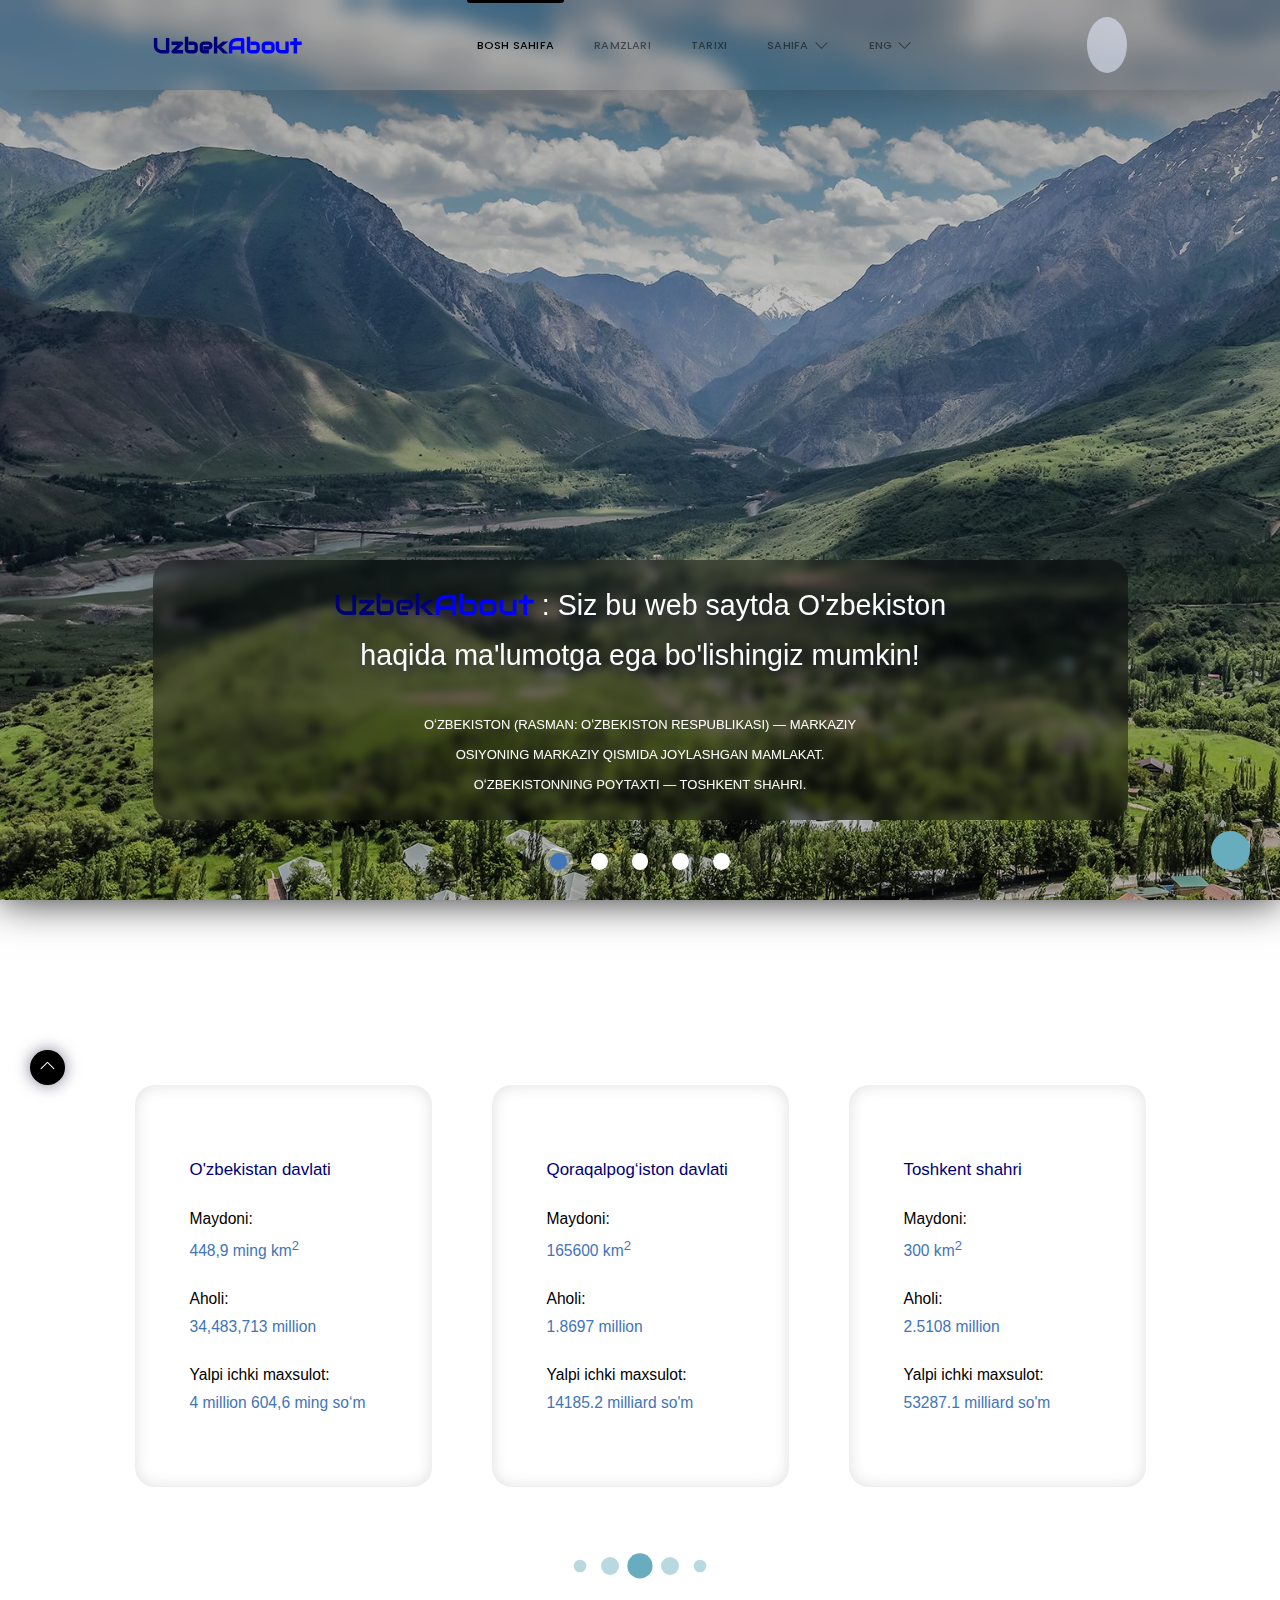
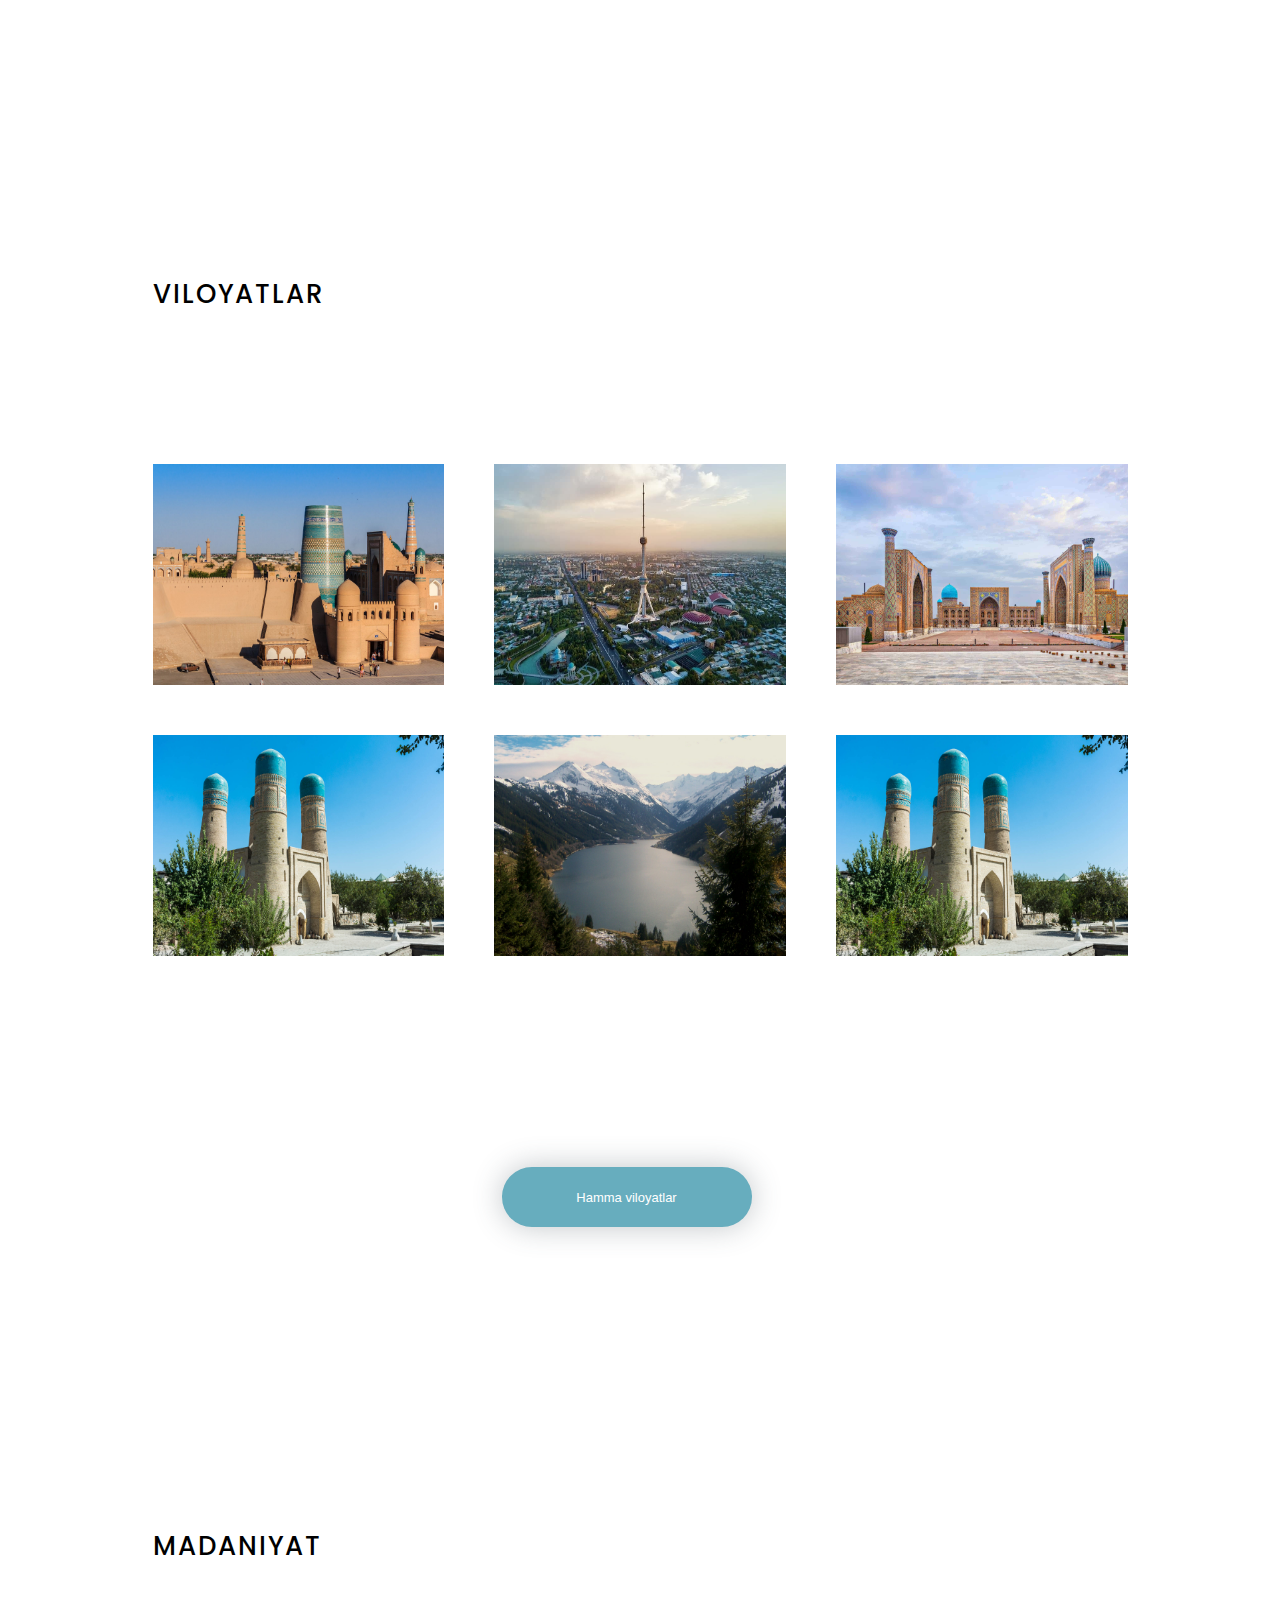
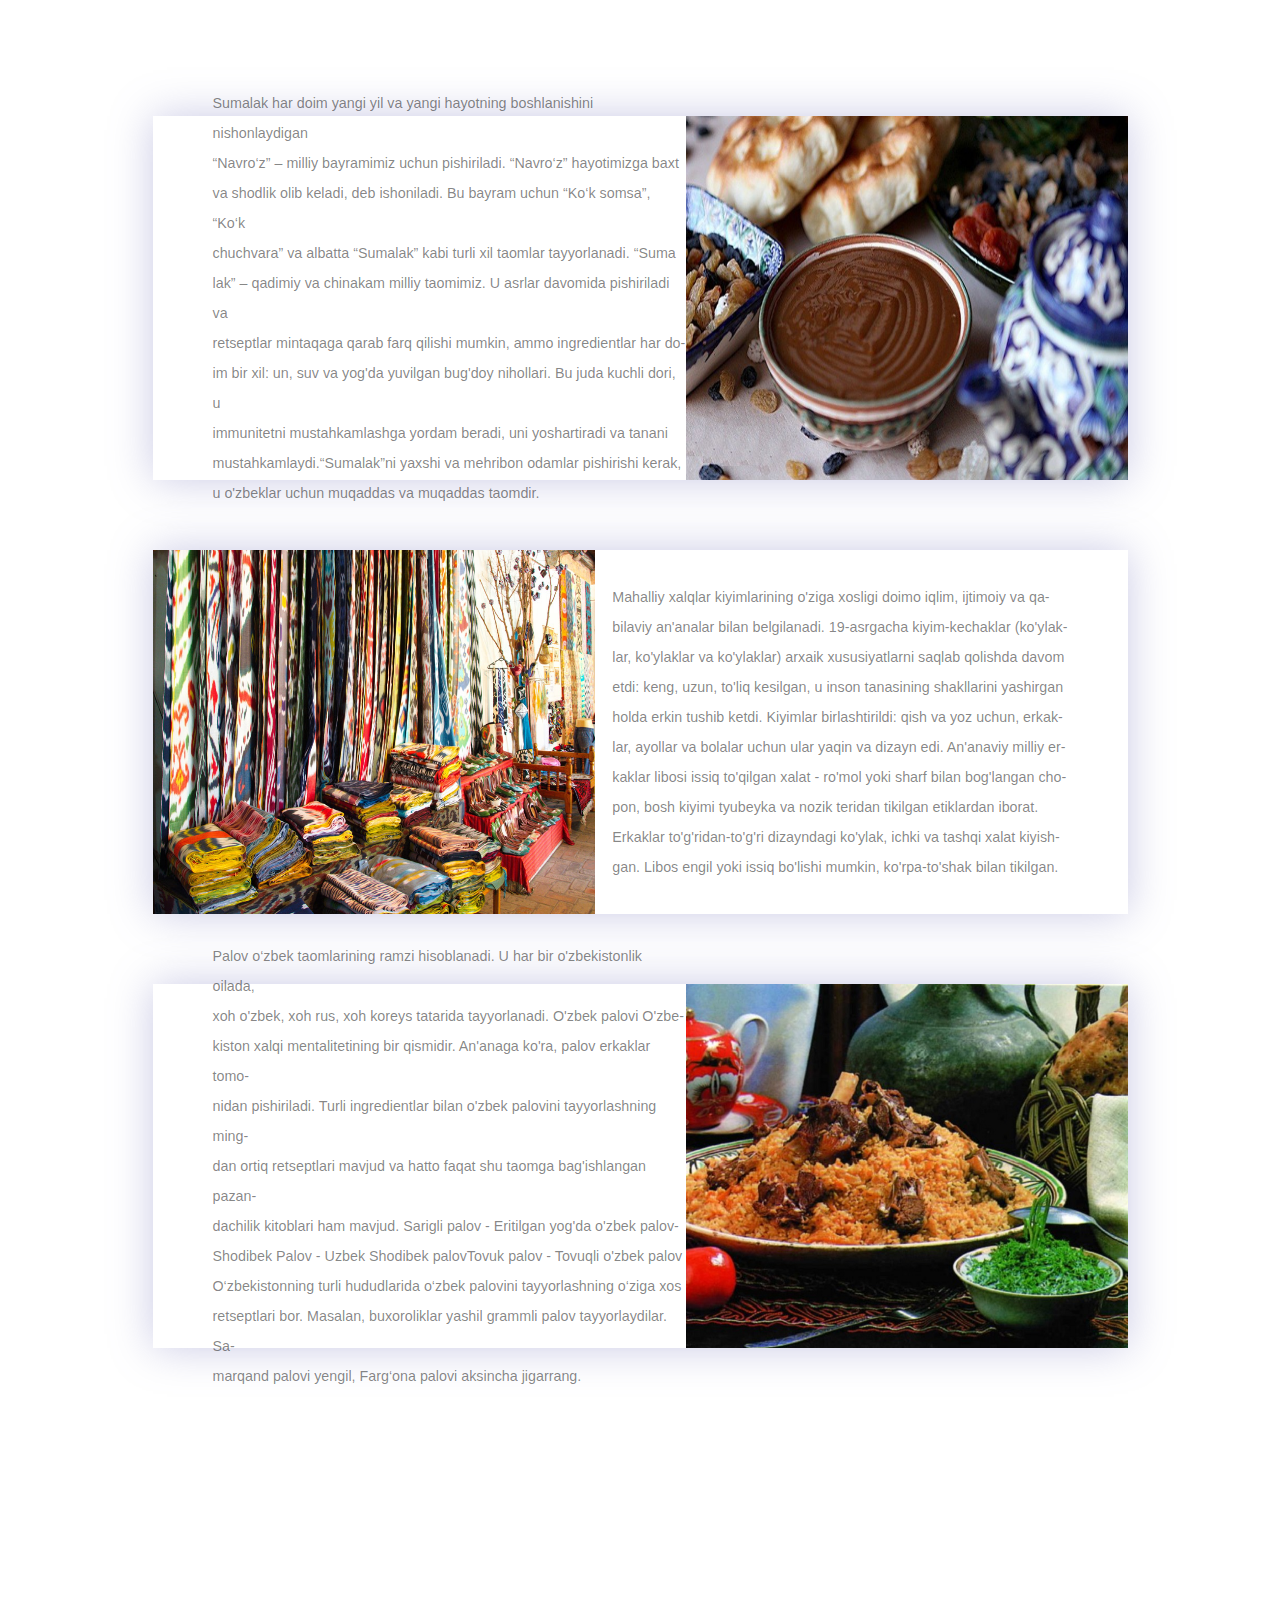
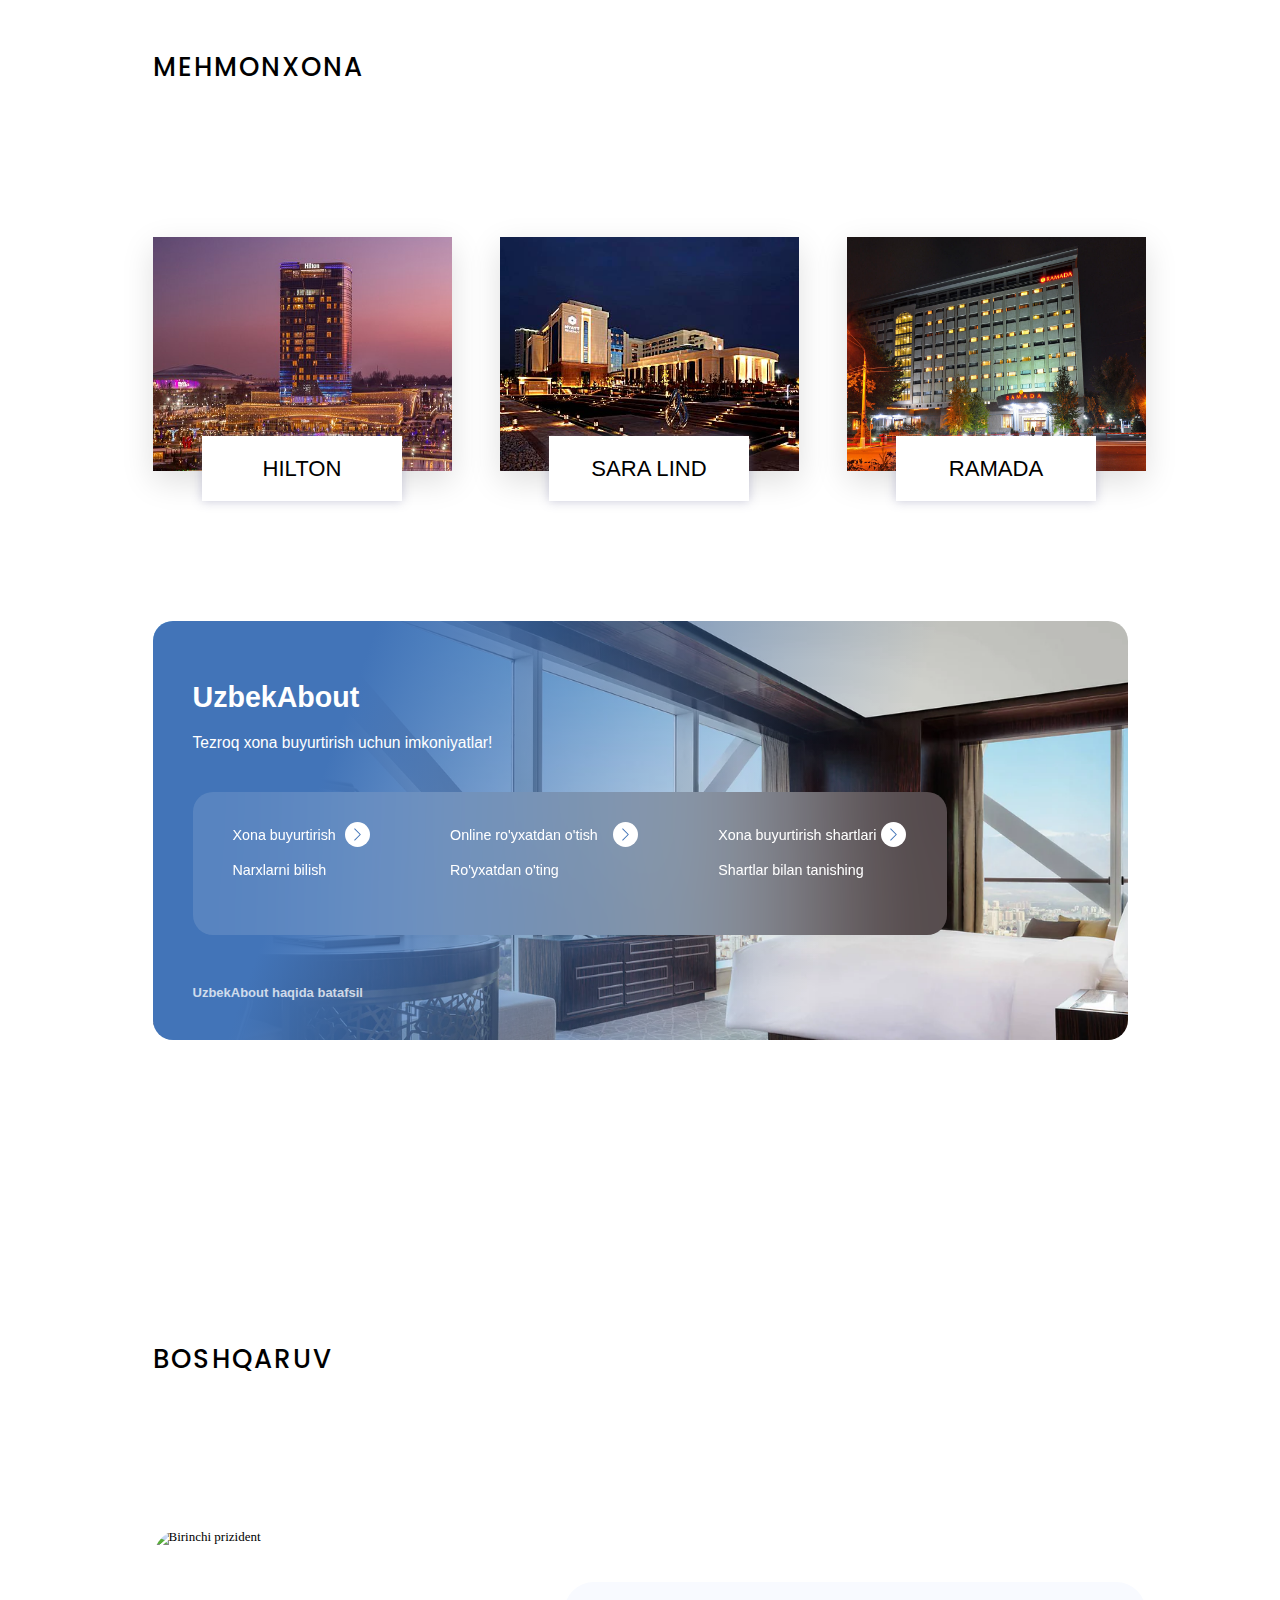
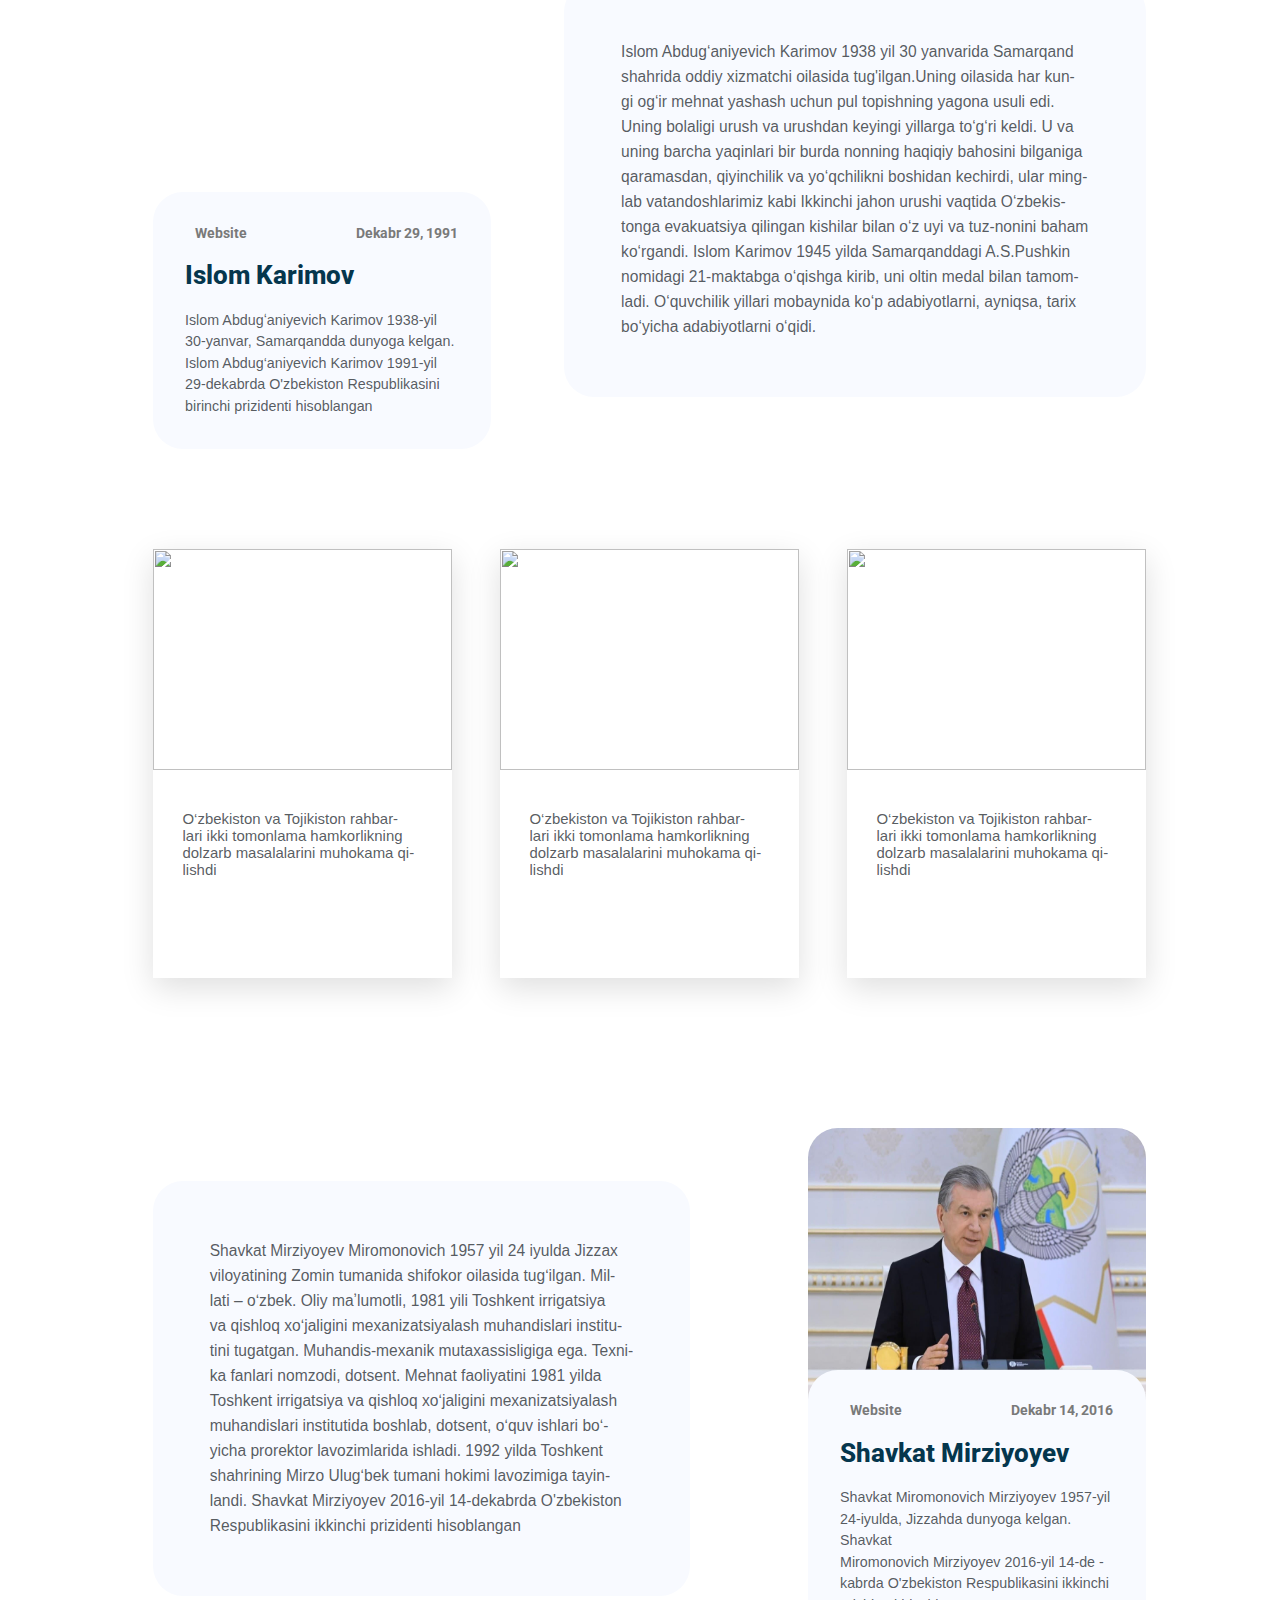
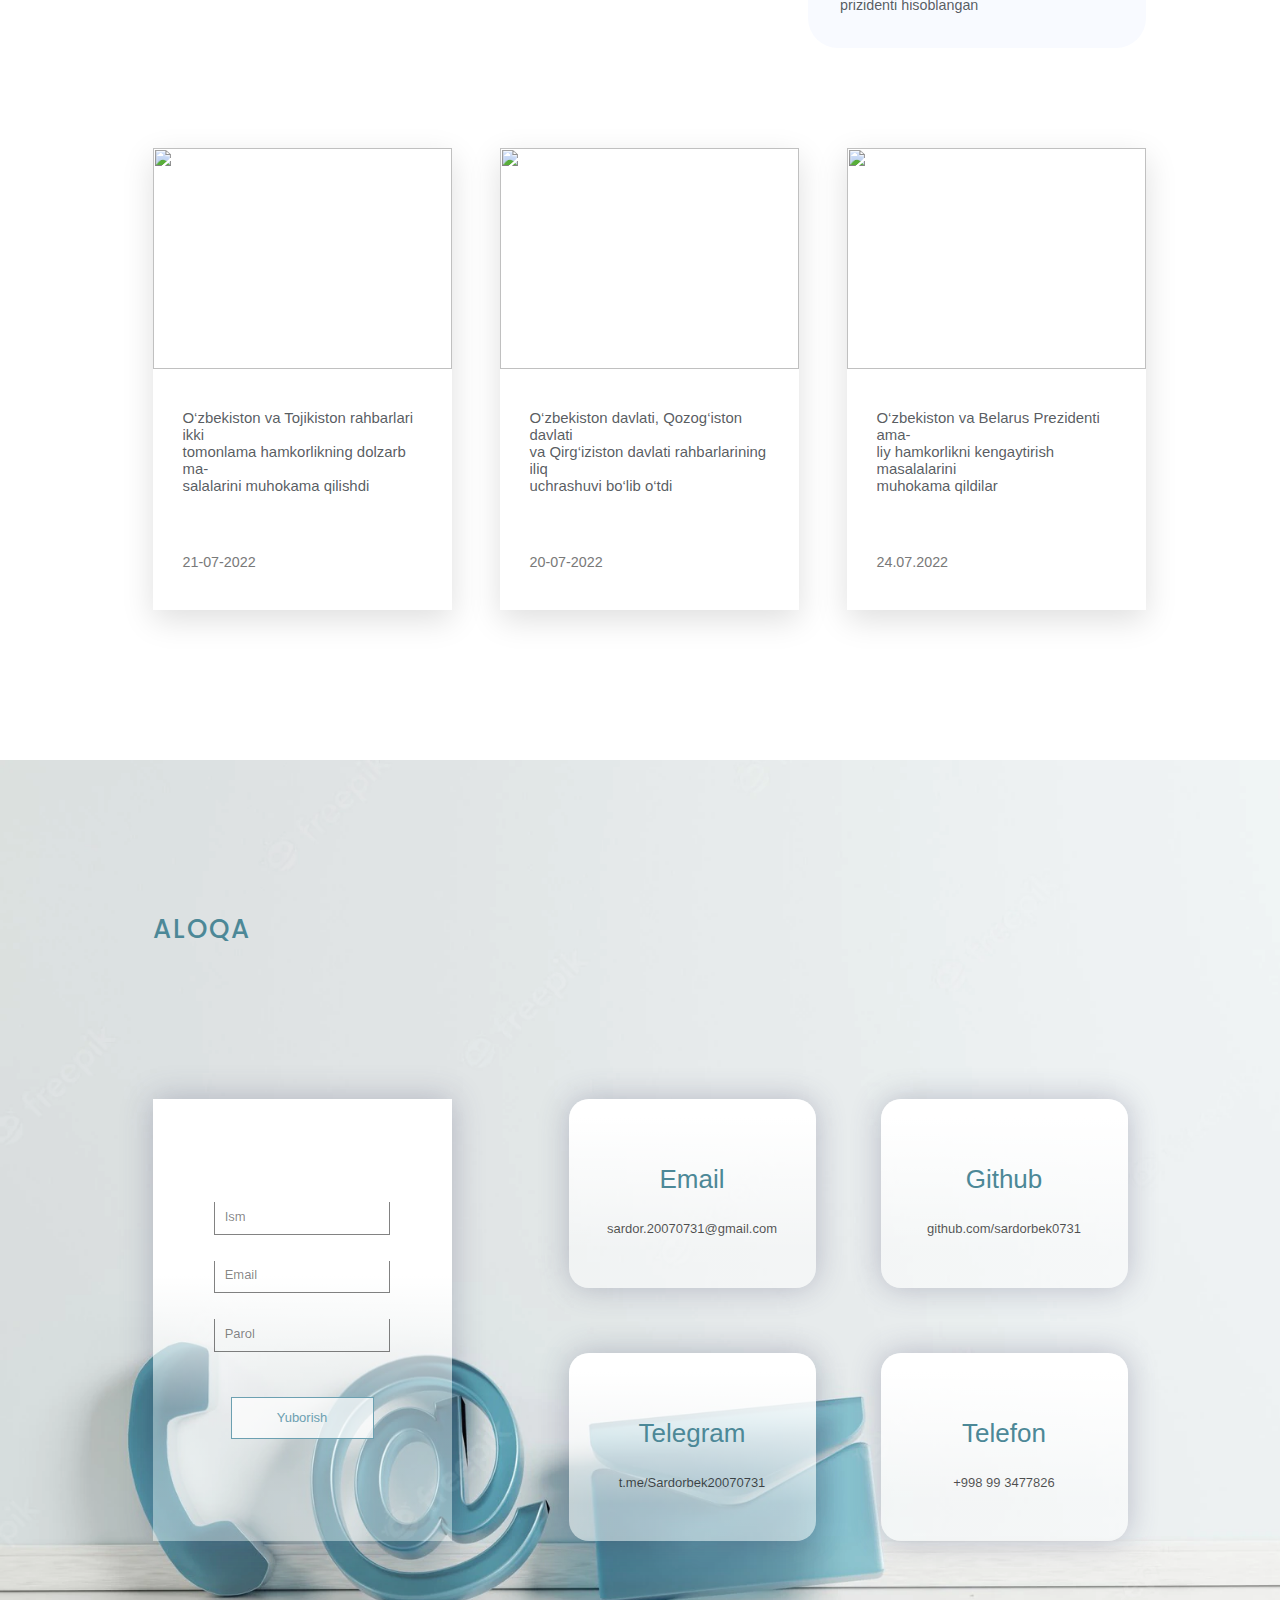
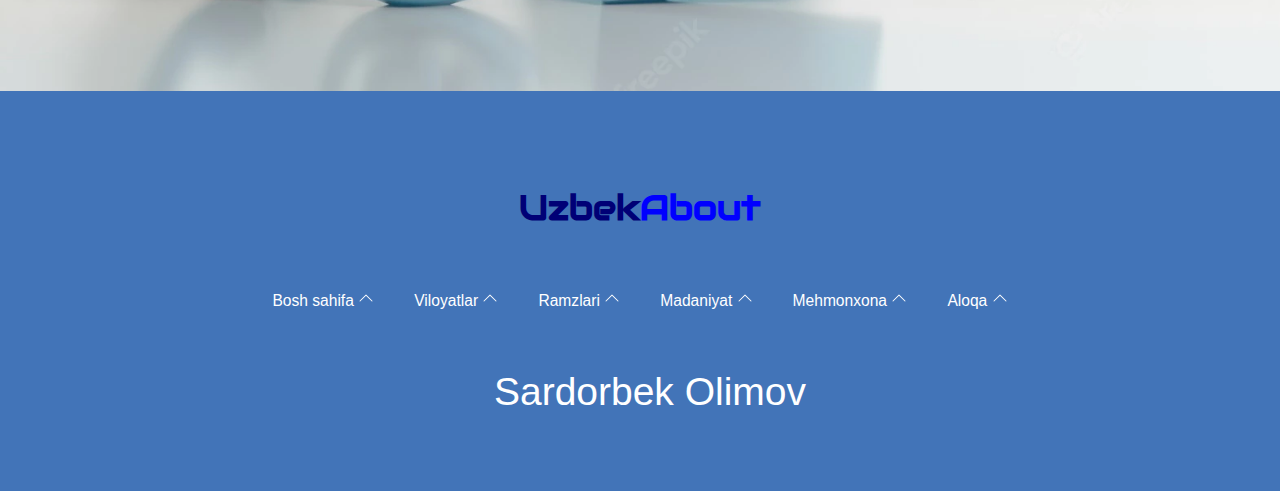
==== commit f4b5e3fa: "added app.js" ====
--- a/index-eng.html
+++ b/index-eng.html
@@ -25,11 +25,17 @@
             <h1>Uzbek<span>About</span></h1>
           </a>
           <ul class="navUl">
+            <li class="nav__item active">
+              <a class="nav__link active" href="#home">Bosh sahifa</a>
+            </li>
             <li class="nav__item">
-              <a class="nav__link" href="#home">HOME</a>
+              <a class="nav__link" href="symbol.html">Ramzlari</a>
+            </li>
+            <li class="nav__item">
+              <a class="nav__link" href="#home">Tarixi</a>
             </li>
             <li class="nav__item pages__link">
-              <a class="nav__link" href="#"> PAGES </a>
+              <a class="nav__link" href="#"> Sahifa </a>
               <svg
                 xmlns="http://www.w3.org/2000/svg"
                 width="15"
@@ -45,24 +51,21 @@
               </svg>
               <ul class="pages__section">
                 <li class="nav__item_pages">
-                  <a class="pages__link__item" href="#region">REGIONS</a>
+                  <a class="pages__link__item" href="#region">Viloyatlar</a>
                 </li>
                 <li class="nav__item_pages">
-                  <a class="pages__link__item" href="symbol.html">symbol</a>
+                  <a class="pages__link__item" href="#culture">Madaniyat</a>
                 </li>
                 <li class="nav__item_pages">
-                  <a class="pages__link__item" href="#culture">CULTURE</a>
+                  <a class="pages__link__item" href="#hotel">Mehmonxona</a>
                 </li>
                 <li class="nav__item_pages">
-                  <a class="pages__link__item" href="#hotel">hotel</a>
+                  <a class="pages__link__item" href="#managment">Boshqaruv</a>
                 </li>
                 <li class="nav__item_pages">
-                  <a class="pages__link__item" href="#managment">managment</a>
+                  <a class="pages__link__item" href="#footer"> Aloqa </a>
                 </li>
               </ul>
-            </li>
-            <li class="nav__item">
-              <a class="nav__link" href="#footer"> Contact </a>
             </li>
             <li class="nav__item language">
               <a class="nav__link" href="#"> ENG </a>
@@ -90,10 +93,40 @@
             </li>
           </ul>
           <div class="search">
-            <input type="search" id="search" class="search_input" name="search" placeholder="" required>
-            <label for="search" class="search_label">
+            <input
+              type="radio"
+              id="search"
+              class="searchNav_input"
+              name="search"
+              placeholder=""
+            />
+            <label for="search" class="searchNav_label">
               <i class="fa-solid fa-magnifying-glass"></i>
             </label>
+            <input
+              type="radio"
+              id="search_x"
+              class="searchNav_input_x"
+              name="search"
+              placeholder=""
+            />
+            <label for="search_x" class="searchNav_label_x">
+              <i class="fa-solid fa-x"></i>
+            </label>
+            <div class="search_bg">
+              <div class="search_bg_input">
+                <input
+                  type="search"
+                  name="search"
+                  class="search_input"
+                  required
+                  placeholder="Qidirish..."
+                />
+                <label for="search" class="search_label">
+                  <i class="fa-solid fa-magnifying-glass"></i>
+                </label>
+              </div>
+            </div>
           </div>
         </div>
       </nav>
@@ -102,435 +135,54 @@
     <!---------  HOME  --------->
     <section id="home">
       <div class="home">
+        <div class="home_bg">
+          <input type="radio" name="dot_bg" id="one_bg" />
+          <input type="radio" name="dot_bg" id="two_bg" />
+          <input type="radio" name="dot_bg" id="three_bg" />
+          <input type="radio" name="dot_bg" id="four_bg" />
+          <input type="radio" name="dot_bg" id="five_bg" />
+          <div class="home_bg_row">
+            <img class="active" src="./image/home/home_bg1.jpg" alt="Nature" />
+            <img src="./image/home/home.bg2.webp" alt="Food" />
+            <img src="./image/home/home_bg4.jpg" alt="Nature" />
+            <img src="./image/home/home.bg3.jpg" alt="Falk art" />
+            <img
+              src="./image/home/home_bg5.jpg"
+              alt="Shavkat Mirziyoyev image"
+            />
+          </div>
+          <div class="HomeCarousel_button">
+            <label for="one_bg" class="one_bg active" id="one_bg"> </label>
+            <label for="two_bg" class="two_bg" id="two_bg"> </label>
+            <label for="three_bg" class="three_bg" id="three_bg"> </label>
+            <label for="four_bg" class="four_bg" id="four_bg"> </label>
+            <label for="five_bg" class="five_bg" id="five_bg"> </label>
+          </div>
+        </div>
         <div class="container">
           <div class="home__title">
             <div class="home__brand">
               <h1>
                 <span class="home_brand_uzbek">Uzbek</span
-                ><span class="home_brand_about">About</span> : Siz bu web
-                saytda<br />
-                O'zbekiston haqida ma'lumotga ega<br />
-                bo'lishingiz mumkin!<br />
+                ><span class="home_brand_about">About</span> : Siz bu web saytda
+                O'zbekiston<br />
+                haqida ma'lumotga ega bo'lishingiz mumkin!<br />
               </h1>
             </div>
             <p>
-              Oʻzbekiston (rasman: Oʻzbekiston Respublikasi) —<br />
-              Markaziy Osiyoning markaziy qismida joylashgan<br />
-              mamlakat. Oʻzbekistonning poytaxti — Toshkent<br />
-              shahri.
+              Oʻzbekiston (rasman: Oʻzbekiston Respublikasi) — Markaziy<br />
+              Osiyoning markaziy qismida joylashgan mamlakat.<br />
+              Oʻzbekistonning poytaxti — Toshkent shahri.<br />
             </p>
           </div>
-          <div class="home__bg">
-            <svg
-              xmlns:mapsvg="http://mapsvg.com"
-              xmlns:dc="http://purl.org/dc/elements/1.1/"
-              xmlns:rdf="http://www.w3.org/1999/02/22-rdf-syntax-ns#"
-              xmlns:svg="http://www.w3.org/2000/svg"
-              xmlns="http://www.w3.org/2000/svg"
-              mapsvg:geoViewBox="55.997099 45.594337 73.133286 37.176101"
-              preserveAspectRatio="xMidYMid meet"
-              viewBox="0 0 792.4873 516.87848"
-              style="transform: scale(0.9)"
-            >
-              <path
-                d="m 134.41007,7.1297222 -3.4,6.4199998 -1,3.43 -0.61,3.82 2.02,2.82 1,3.02 -1.81,2.62 -2.82,5.23 -1.41,2.21 2.22,-1 1.61,-2.02 1.41,-1 3.82,0.6 2.42,0.6 0.2,3.23 -2.82,0.4 -0.2,8.25 -2.01,-1.01 -1.81,0.41 -1.82,2.01 0.61,2.42 3.22,2.61 3.02,1.81 -1.01,3.23 0,4.02 -1.41,3.02 -2.82,1.01 -1.81,-1.01 -1.2,-2.82 -1.62,0 0,3.42 1.21,1.61 0.2,6.24 0.41,4.03 3.02,1.81 2.21,-2.41 2.42,-4.23 1.81,-4.03 2.41,-1.41 3.02,1.61 2.42,-0.8 -0.81,-2.82 -1.21,-2.62 -0.8,-4.62 0.6,-2.62 1.41,-1.41 1.81,-0.2 2.22,0 1,-4.23 2.82,-6.04 3.22,-5.43 2.02,-5.84 -0.36,-7.73 0,0 56.78,40.99 0,0 -3.89,0.36 1.01,2.01 1.61,1.41 1.01,1.41 -0.81,3.82 -2.82,5.03 -4.63,4.63 -6.24,5.04 -1.61,3.42 1.01,1.81 -1.21,1.81 -3.42,0 -0.6,2.62 -7.05,2.819998 -4.83,1.61 -5.03,1 -3.63,-1.21 -2.01,0.61 -3.82,0.8 -1.21,-1 -2.42,-1.41 -3.62,2.21 -4.43,-0.2 -6.04,-0.6 -3.02,-0.41 -2.61,-2.21 -5.24,-0.799998 -1.81,-1.82 -2.21,-1 -1.01,-3.63 2.82,-1.81 1.81,-2.21 -0.8,-3.63 -1.61,-1 -2.62,1.21 -5.03,1.61 -1.82,0.8 -2.41,-0.2 -1.61,0.4 -1.01,2.02 -2.01,-0.61 -2.62,-2.01 -3.02,-0.2 -4.02,-1.61 -3.02,-1.41 -2.22,-2.62 -2.21,-5.23 -0.4,-5.24 3.02,-8.45 0.4,-2.62 -2.01,-3.62 -1.21,-2.82 -0.2,-6.04 0.4,-4.63 2.01,-5.43 3.02,-4.83 1.21,-5.64 2.62,-2.62 0.2,-5.83 2.01,-3.22 3.83,-3.43 0.2,-4.8299998 1.61,-3.22 0.17,-3.55 0,0"
-                class="water mapsvg-region mapsvg-disabled mapsvg-disabled"
-                title="Aral Sea"
-                id="aral_sea"
-              ></path>
-              <path
-                d="m 676.69007,291.55972 -1.51,-1.77 -1.2,-0.52 0.27,-0.37 -0.73,0.55 -0.27,0.48 0.19,0.67 1.01,0.03 1.22,0.9 3.18,4.31 0.2,-0.35 -0.64,-1.58 -0.77,-0.98 z"
-                title="Sarvan (Sughd Province, Tajikistan)"
-                class="mapsvg-region sarvan"
-              ></path>
-              <path
-                d="m 750.33007,320.40972 -0.11,-3.61 -0.31,-0.84 -4.01,-1.28 -2.25,-0.45 -0.24,0.17 -0.33,0 -9.25,-1.57 -2.24,-3.46 -0.62,-0.65 -3.02,-1.56 -4.16,-0.6 -0.2,1.45 -3.03,-4.48 0,0 1.9,-1.21 -2.2,-2.67 2.03,-1.9 1.19,-0.8 8.59,-2.19 3.68,0.03 0.57,0.26 0.73,0.56 3.33,0.74 1.46,0.15 4.88,-0.44 0.53,-0.27 0.4,-0.45 1.26,-5.87 0,0 0.24,0.15 0.67,-0.01 2.85,-1.35 0.76,-0.18 1.22,-0.92 1.13,-1.24 0.69,-0.07 0.15,0.18 1.32,0.35 0.97,0.68 0.89,0.05 0.79,0.4 0.86,-0.09 0.78,0.17 0.66,0.32 0.26,1.17 -0.1,0.65 -0.82,1.52 0.01,0.22 0.18,0.22 0.15,-0.02 0.46,-0.72 0.23,-0.05 0.24,-0.03 0.47,0.24 0.42,0.39 1.32,2.26 0.58,0.69 0.2,2 0.77,0.55 1.2,0.35 1.33,0.65 1.57,0.58 0.55,-0.2 1.82,0.29 0.94,-0.4 0.92,-0.19 0.68,0.21 2.21,-0.56 0.72,0.02 0.82,0.45 1.52,1.67 0.38,1.05 0.17,0.15 0.66,0.16 0.51,-0.04 0.65,-0.25 0.19,-0.3 0.64,-0.33 0.4,-0.48 0.58,-0.02 0.35,-0.21 -0.15,-0.54 -0.58,-0.4 -0.35,-0.49 0.43,-1.42 0.23,-0.23 0.43,0.01 1.01,1.46 0.9,0.2 1.13,0.76 0.95,-0.52 1.5,0.07 0.43,0.38 0.23,0.97 -0.43,1.74 -0.43,0.61 -0.45,0.31 -2.88,1.21 -1.66,0.24 -0.63,0.87 -1.16,0.8 -1.4,0.78 -0.81,0.17 -0.05,0.23 -0.87,0.2 -1.34,0.74 -1,0.96 -1.54,0.5 -1.13,-0.15 -0.79,0.11 -0.31,0.36 -0.05,0.32 0.14,0.44 0.38,0.46 0.03,0.34 -0.74,0.61 -0.1,0.42 0.18,2.74 -0.07,1.07 -0.65,0.21 -0.52,-0.3 -0.96,-0.98 -1.5,-0.34 -0.32,0.37 -0.05,0.76 -0.87,0.63 -0.14,0.24 -0.21,1.4 -0.58,1.07 -0.67,0.16 -0.42,-0.04 -1.39,-1.12 -1.47,-0.07 -0.69,-0.38 -0.91,-0.87 -0.51,-0.18 -0.68,0.29 -0.21,-0.04 -1.37,-1.67 -0.55,-1 -1.39,-1.17 -0.4,-0.19 -0.98,0.43 -1.1,0.01 -0.4,0.54 0.15,0.28 1.12,0.38 0.32,0.31 0.46,1.03 1.05,0.32 0.41,0.56 -0.04,0.55 -0.35,0.4 -1.03,0.1 -0.27,0.19 -0.17,0.51 0.14,0.45 1.08,-0.11 0.26,0.37 0.23,1.47 0.49,0.53 0.24,0.75 -1.14,2.67 0.28,0.83 -0.07,0.64 -0.17,0.16 -0.3,0.06 -1.48,-0.38 -0.45,-0.27 -1.55,-1.6 -0.65,-0.46 -0.29,-0.1 -0.8,0.3 -0.32,-0.21 -0.5,-0.71 -0.29,-0.21 -0.9,0.01 -0.27,-0.11 -0.18,-0.4 0.33,-1.13 -0.06,-0.25 -0.45,-0.27 z"
-                title="Andijon"
-                class="mapsvg-region andijon"
-              ></path>
-              <path
-                d="m 421.26007,383.36972 -3.77,3.59 -3.35,2.22 -0.57,0.11 -4.4,4.71 -0.35,1.03 0.15,0.86 0.71,1.2 0.83,0.88 0.82,1.17 0.23,0.51 -0.28,0.61 -18.12,6.64 -5.61,6.23 0,0 -2.13,-2.3 -0.41,-0.03 -1.18,0.3 -2.1,1.21 -1,0.26 -1.05,0.02 -1.38,-0.18 -0.85,-0.42 -2.95,-2.43 -2.87,-2 -6.79,-5.22 -1.82,-1.17 -4.68,-3.44 -1.31,-1.29 -1.15,-1.39 -0.29,-0.63 -0.41,-0.37 -0.78,-1.23 -3.57,-3.46 -2.02,-2.15 -3.97,-2.81 -4.38,-2.62 -4.45,-3.15 -4.24,-2.78 -10.26,-7.3 -6.96,-4.77 -14.33,-10.53 -1.18,-1.1 -0.91,-1.29 -0.16,-0.53 -0.2,-0.9 0.06,-0.55 -0.29,-0.7 -0.13,-1.75 -1.41,-2.07 0.02,-0.65 0.69,-1.19 0.08,-2.63 -0.38,-1.01 -0.14,-1.23 -0.59,-2.04 -0.06,-1.14 -0.23,-0.77 0.04,-0.6 0.36,-0.91 -0.03,-1.01 -0.75,-1.34 -1.16,-1.05 -0.72,-1.06 -0.06,-0.51 0.5,-1.54 0.29,-1.47 -0.04,-0.31 -1.32,-0.52 -1.32,-0.84 -1.32,-1.45 -1.27,-0.57 -1.32,-0.87 -0.4,-0.56 0,0 6.28,-7.61 4.59,-5.13 0.79,-3.8 0.03,-1.54 -0.68,-1.15 -5.91,-6.68 -3.24,-3.33 0,0 10.94,-5.06 -13.78,-19.18 0,0 0.56,-0.28 3.67,-0.92 13.55,-3.21 1.05,-0.08 3.34,6.7 1.39,2.06 2.15,2.32 2.39,1.55 3.54,1.9 1.57,1.58 2.08,4.35 1.4,5.15 0.57,1.39 0.88,-0.09 0.45,-0.37 2.04,-0.05 3.16,0.91 5.38,2.31 8.48,4.6 9.83,5.7 2.12,1.67 0.56,1.05 0.34,1.49 -0.48,2.23 3.4,-0.09 2.64,-0.23 0.55,-0.19 5.38,-12.19 1.04,-1.09 2.19,-1.17 0.88,0.15 1.67,1.93 0.1,7.61 16.19,1.89 0.19,-0.49 0.82,-4.49 0.57,-0.19 5.02,-0.58 3.79,-0.06 2.27,-0.38 1.13,-2.68 0.72,-2.1 0.45,-0.19 0.97,0.22 0.79,2.83 2.14,10.12 1.14,1.1 0.8,0.42 1.03,0.34 8.63,1.19 5.93,0.63 7.97,1.14 -1.4,9.26 -3.99,2.81 -0.17,1.03 -1.45,4.13 -3.35,4.14 -0.64,0.61 -0.94,0.38 -3.85,-0.23 -2.9,-0.54 -2.01,-0.99 -0.82,-0.79 -2,-1.3 -2.06,-0.12 -1.11,0.48 -0.36,0.62 0.36,3.32 -0.45,4.36 -1.29,5.71 -2.53,4.78 -2.13,2.47 -4.4,2.67 -0.89,0.33 -1.42,2.72 4.27,5.79 1.19,1.15 7.06,2.67 1.08,0.06 3.2,-0.78 4.91,3.69 4.39,9.39 0.36,1.15 z"
-                title="Buxoro"
-                class="mapsvg-region buxoro"
-              ></path>
-              <path
-                d="m 673.77007,331.35972 0.1,-0.66 -0.23,-0.55 -0.74,-0.66 -2.91,-1.31 -1.63,-0.33 -1,-0.4 -0.32,0 -0.9,0.43 -0.43,-0.03 -0.46,-0.21 -0.33,-0.37 -0.46,-1.11 -0.29,-0.31 -0.28,-0.1 -0.15,-0.74 -0.91,-1.77 -0.06,-0.61 0.13,-0.2 0.81,-0.22 1,-0.81 1.19,-0.22 1.1,-0.57 2.05,-0.72 0.8,0 0.47,-0.41 0.12,-0.81 0.44,-0.44 0.14,-0.89 0.19,-0.4 0.4,-0.22 0.59,-0.08 0.77,0.07 0.48,-0.36 0.72,-0.02 0.43,-0.16 0.87,-1.11 1.11,-2.22 0.36,-0.38 0.65,-0.18 0.68,-0.73 0.51,-0.17 0.15,-0.28 0.41,-0.08 0.41,-0.5 0.97,-0.22 0.4,0.28 0.32,0.03 0.05,-0.66 -0.18,-0.99 0.31,-0.23 0.28,0.25 0.66,-0.04 0.44,-0.58 0.3,-1 0.58,-0.53 0.06,-0.26 0,0 0.34,-0.09 0.26,-0.26 4.87,-1.25 3.37,-0.61 6.76,-0.1 0,0.22 -0.37,0.52 -1.36,1.66 0.83,1.97 1.87,1.86 5.59,2.73 0.4,0.08 0.75,-0.42 3.02,-2.85 0.76,-0.99 0.74,-1.45 1.24,-0.8 4.11,-2.23 3.44,-1.03 0,0 3.03,4.48 0.2,-1.45 4.16,0.6 3.02,1.56 0.62,0.65 2.24,3.46 9.25,1.57 0.33,0 0.24,-0.17 2.25,0.45 4.01,1.28 0.31,0.84 0.11,3.61 0,0 -0.49,0.04 -1.07,-0.26 -0.39,0.08 -0.51,1.38 -0.3,0.5 -0.63,0.6 -0.46,0.24 -0.37,0.07 -0.59,-0.2 -0.89,-0.59 -0.46,1.04 0.45,1.71 -0.14,0.34 -0.64,0.71 -0.07,0.57 -0.29,0.4 -1.37,0.41 -1.04,1.34 -0.51,0.38 -0.8,1.13 -1.19,0.52 -0.93,0.86 -0.12,0.26 0.21,0.5 0.98,0.23 0.98,0.89 -0.07,0.49 -1.11,1.03 -0.46,1.08 -0.29,0.32 -0.66,0.33 -0.62,-0.02 -1.27,-0.92 -2.02,-0.47 -0.48,0.39 -0.13,0.48 0.05,0.27 0.74,1.13 0.02,0.53 -0.75,0.5 -0.54,-0.03 -2.49,1.59 -1.32,0.42 -0.92,0.66 -0.35,0.06 -0.25,-0.14 -0.46,-0.85 -0.43,-0.51 -0.24,-0.07 -0.36,-0.4 -0.15,-0.36 0.17,-1.9 -0.19,-0.81 -0.68,-0.91 -0.52,-0.36 -0.77,-0.08 -1.23,0.12 -0.11,0.84 0.24,1.43 -0.21,0.95 0.08,0.56 -0.12,0.2 -0.29,-0.03 -0.81,-0.96 -1,0 -0.55,0.19 -0.92,-0.58 -1.77,-0.79 -0.22,-0.54 0.19,-1.35 -0.24,-0.52 -1.3,-0.03 -1.54,-0.4 -0.63,-0.5 -1.09,-1.23 -0.41,-0.27 -0.49,-0.15 -0.5,0.22 -0.62,0.06 -0.16,-0.31 0.09,-0.39 -0.32,-0.25 -1.53,0.64 -0.75,0.1 -0.27,-0.1 -0.15,-0.27 -0.02,-1 -1.54,0.11 -1.01,-0.34 -1,-0.09 -0.83,0.11 -1.38,0.46 -0.98,-0.02 -0.61,0.21 -2.56,1.78 -1.95,0.35 -2.07,0.9 -0.45,0.29 -0.14,0.27 0.31,0.92 -0.11,0.97 -2.38,0.07 -1.95,0.35 -0.27,-0.09 -1.7,1.26 -2.47,1.1 -1.58,0.33 -1.4,0.12 -3.13,0.69 -0.83,-0.34 -1.18,-2.14 -0.32,-0.88 -0.72,-0.39 -0.53,-0.94 0.13,-0.11 0.07,-1.28 0.37,-0.99 -0.55,-1.75 z"
-                title="Farg‘ona"
-                class="mapsvg-region fargona"
-              ></path>
-              <path
-                d="m 580.63007,374.69972 -0.48,0.25 -0.21,1.54 -0.32,1.02 -0.82,0.73 -1.08,-0.38 -1.15,0.26 -2.96,-0.47 -1.86,0.81 -0.39,-0.12 -0.79,-0.76 -0.51,-0.24 -1.42,-0.32 -1.77,-0.21 -1.26,0.14 -0.93,0.26 -0.74,-0.13 -1.02,-0.59 -0.74,0.1 -2.23,-0.16 -0.97,-0.48 -0.74,-0.19 -1.09,0.09 -0.6,-0.15 -1.1,-0.85 -0.91,-0.37 -1.37,-0.08 -0.92,0.1 -1.87,-0.84 -0.96,-0.88 -1.38,-0.08 -2.43,-1.65 -0.7,0.39 -1.21,0.32 -1.93,-0.83 -0.4,-0.01 -0.88,1.02 -1.09,0.38 -0.64,0.45 -0.94,1.53 -0.58,0.16 -1.43,0.03 -3.98,1.49 -0.12,0.68 0.2,1.61 -0.41,0.51 -2.22,-0.55 -0.46,0.11 -0.35,0.8 -0.02,1.31 0.32,0.51 0,0 -4.53,-3.82 -1.03,-1.05 -0.65,-0.96 -0.21,-0.95 -0.02,-4.16 0.1,-0.37 3.22,-5.24 0.76,-0.91 0.69,-0.54 2.16,-1.03 1.54,-0.38 1.3,-0.15 -0.08,-1.02 -1.07,-5.96 -0.21,-0.24 -11.87,-2.53 -4.81,-0.4 -2.12,-0.8 -5.83,-3.93 -0.35,-3.71 0.1,-0.35 1.24,-0.29 0.24,-0.16 0.45,-1.34 0.07,-0.81 -1.44,-2.81 -1.86,-1.66 -0.84,-4.1 -0.1,-3.93 0.14,-0.77 0.83,-1.83 -0.01,-1.1 -0.96,-2.18 -4.61,-0.1 -7.79,-0.92 0,0 0.73,-1.79 4.43,-8.59 3.12,-5.32 0.28,-0.74 -1.57,-6.86 -0.23,-0.53 -0.25,-0.23 -4.27,-1.05 -0.95,-0.58 -0.72,-1.27 -1.13,-10.64 6.71,-0.22 0.29,-2.93 0.22,0.04 0.52,-4.76 0,0 17.4,1.31 4.64,0.52 2.72,0.01 0.85,0.56 0.87,0.13 1.25,-0.41 1.27,-0.2 15.41,0.47 1.41,1.29 0.87,0.23 2.05,2.49 3.32,3.08 1.47,-1.3 0.84,1.19 3.05,-1.98 1.38,1.29 0.59,-0.26 0.79,0.47 -2.47,0.53 -1.41,1.48 1.39,3.45 -1.48,1.47 0.08,5.22 -4.07,0.15 -0.73,2.28 1.44,2 2.44,0.68 5.77,3.4 3.59,4.03 3.79,1.34 0.44,0.38 0,0 -0.17,2.84 -0.34,0.61 -1.86,-0.1 -2.1,0.54 -0.48,4.89 0.16,0.27 2.11,-1.02 0.33,-0.1 0.16,0.2 -0.15,0.77 -0.77,2 -4.95,11.04 -0.2,1.52 0.15,0.96 0.34,0.9 0.66,0.97 0.32,0.05 6.55,0.31 4.57,-0.17 4.02,-0.82 2.28,-0.79 7.13,-1.64 0.31,0.68 -1.01,6.41 0,0 -1.55,0.28 -0.09,0.14 -2.89,0.84 -0.24,0.6 0.86,0.8 2.62,1.54 1.23,-0.03 2.15,-0.45 1.31,-0.56 2.87,-0.81 1.23,-0.55 3.43,-0.89 1.68,-0.21 3.15,-0.11 0.84,0.65 0.41,1.28 0.45,2.38 -0.32,0.66 -0.75,0.06 -1.53,-0.36 -0.9,-0.01 -0.75,0.03 -1.52,0.35 -1.17,0.88 -0.21,1.04 -0.15,0.12 -0.46,-0.26 -0.3,-1.29 -0.73,-1.1 -0.65,-0.1 -0.58,0.2 -0.24,0.28 -0.03,0.53 0.35,0.57 0.94,0.94 0.05,0.63 -0.41,1.35 0.03,0.3 1.5,1.4 2.61,3.24 0.54,1.1 0.04,0.75 -0.2,0.69 -0.71,0.72 -0.81,0.1 -0.62,-0.31 -0.6,-0.94 -0.07,-1.78 -1.35,-3.21 -0.72,-0.88 -0.4,-0.07 -0.47,0.22 -0.12,0.4 0.08,1.1 1.04,1.98 0.81,1.92 0.03,0.69 -0.36,0.8 -0.36,0.27 -0.92,0.21 -0.3,0.39 -0.27,1.43 -0.24,0.22 -0.46,0.11 -0.56,-0.42 -0.31,-1.27 -0.78,-0.89 -0.46,-0.13 -1.47,1.23 -0.51,-0.3 -1.2,-0.15 -0.09,1.15 0.3,1.67 -0.32,1.31 -0.49,0.85 -0.25,0.92 -0.3,0.56 -0.64,0.27 -0.63,0.04 -0.42,0.51 0.27,0.64 1.88,2.68 -0.27,1.72 -2.37,2.68 z"
-                title="Jizzax"
-                class="mapsvg-region jizzah"
-              ></path>
-              <path
-                d="m 749.31007,281.14972 -0.5,-0.84 -0.46,-0.29 -0.45,-0.07 -0.45,0.24 -1.05,-0.35 -0.76,-0.03 -1.88,1.36 -0.35,0.08 -0.68,-0.3 -1.74,-1.12 -1.14,-0.31 -1.22,-0.14 -1.16,0.79 -0.46,-0.22 -0.56,-0.05 -1.62,-0.65 -0.32,-0.41 0.02,-0.88 -0.56,-0.06 -0.37,-0.2 -0.07,-0.21 0.64,-2 0.92,-1.61 0.78,-0.8 0.47,-0.82 0.56,-1.35 -0.05,-0.25 -1.08,-0.58 -0.85,-1.03 -0.28,-0.65 0.13,-1.3 -0.14,-0.37 -0.38,-0.28 -0.41,0.24 -0.34,0.56 -0.81,0.17 -0.25,-0.17 -0.06,-0.19 0.26,-1.3 -0.62,-1.06 -1.4,-1.35 -1.05,-2.21 -0.37,-0.1 -0.14,0.12 -0.11,1.69 -0.17,0.26 -0.31,0.07 -0.21,-0.41 -0.1,-0.68 -0.31,-0.27 -0.38,-0.03 -0.63,0.45 -0.12,0.4 0.41,0.66 -0.06,0.56 -0.27,0.21 -0.42,-0.26 -0.41,-0.71 -0.1,-0.46 0.09,-0.43 0.84,-1.1 0.46,-0.83 0.07,-0.47 -0.24,-1.41 0.13,-0.3 -0.06,-0.74 0.43,-0.9 -0.35,-0.61 -1.14,-0.05 -0.36,0.1 -0.77,0.72 -0.76,1.36 -0.44,0.5 -1.26,0.43 -0.24,0.35 0.05,0.42 0.32,0.24 1.14,0.11 0.57,0.23 0.5,0.78 0.13,0.68 -0.34,1.22 -0.44,0.81 -0.04,0.41 0.8,1.23 -0.29,0.66 -0.66,0.72 -0.36,0.7 -0.27,0.98 -0.22,0.01 -0.36,-0.25 -0.26,0.25 -0.32,0.72 -0.6,0.49 -0.17,0.58 -0.17,0.04 -0.25,0.95 -0.38,0.32 -0.6,-0.16 -0.61,-0.69 -0.4,-0.22 -0.88,-0.02 -0.42,0.35 -0.67,0.14 -0.82,-0.51 -0.32,0.07 -1.44,1.72 -0.05,0.41 0.25,0.77 -0.26,0.85 0,0.53 0.18,0.37 0.86,0.37 0.3,0.72 -0.89,2 -0.32,1.99 -0.71,1.61 -0.03,0.37 -1.03,1.12 -0.53,0.04 -0.26,-0.17 -0.15,-0.29 -0.23,-1.77 -0.23,-0.49 -0.79,-0.83 -0.39,-0.19 -0.54,0.01 -0.51,0.3 -0.35,0.41 -0.23,1.41 -0.4,0.76 -0.8,0.75 -0.51,0.12 -0.38,-0.11 -0.14,-0.3 0.22,-2.39 -0.26,-1.43 -0.26,-0.42 -0.95,-0.63 -0.3,-0.04 -0.62,0.29 -0.13,0.4 0.04,0.54 -0.31,0.23 -0.28,-0.06 -0.43,-1.06 -0.32,-0.01 -0.35,0.3 -0.47,0.72 -0.48,-0.02 -0.26,0.15 -0.83,0.88 -0.5,0.29 -0.4,0.03 -1.21,-0.43 -0.41,-0.37 -0.61,-1.02 -0.8,-0.19 -1.23,-0.8 -0.59,0.03 -2.66,1.81 -0.56,-0.2 -0.54,-1.23 -0.92,-0.86 -0.86,-0.54 -0.58,-0.85 -0.53,-0.5 -0.27,-0.04 -0.71,0.32 -0.47,0.68 -0.83,2.06 -0.3,0.44 -0.33,0.16 -0.86,-0.35 -0.5,-0.61 -0.22,-0.9 0.03,-1.09 0.74,-0.95 0.18,-0.6 -0.1,-0.35 -0.62,-0.91 -0.25,-0.74 -0.07,-1.79 0.42,-0.92 0.25,-1.16 -0.49,-2.05 -2.55,-4.08 -0.42,-1.17 -0.19,-0.16 -1.21,-0.34 -0.31,0.03 -1.14,0.85 -1.23,-0.06 -1.52,0.48 -0.98,0.84 -0.41,0.74 -1.68,1.39 -2.08,0 -0.5,-0.54 0,0 -0.68,1.93 -2.97,4.11 0.67,7.3 1.91,2.62 0.66,1.34 0.24,2.33 0.03,1.75 -0.15,0.88 0.2,0.42 0,0 0.45,-0.02 0.73,0.4 0.27,0.68 1.1,0.89 0.07,0.62 0.32,0.24 0.88,1.19 0.68,0.02 0.55,1.37 1.01,1.25 0.39,0.89 1.11,1.65 0.46,1.18 0.27,0.01 0.12,0.37 0.97,0.83 0.56,1.37 0.83,0.31 0.53,0.47 0.73,0.99 -0.48,0.38 -0.17,-0.09 -0.29,0.18 0.08,0.32 -0.19,0.29 -0.37,0.1 -0.57,-0.25 -0.47,-1.21 -0.37,1.24 0.04,0.71 0.32,0.64 0.83,-0.24 1.23,0.1 0.85,0.45 -0.28,0.18 0.9,0.04 0.43,0.23 1,0.85 0.22,0.49 0,0 0.34,-0.09 0.26,-0.26 4.87,-1.25 3.38,-0.61 6.75,-0.1 0,0.22 -0.37,0.52 -1.36,1.66 0.83,1.97 1.88,1.85 5.58,2.73 0.4,0.08 0.76,-0.42 3.02,-2.85 0.76,-1 0.75,-1.45 1.23,-0.79 4.11,-2.23 3.44,-1.03 0,0 1.9,-1.21 -2.2,-2.67 2.03,-1.89 1.2,-0.8 8.59,-2.19 3.67,0.03 0.58,0.25 0.73,0.56 3.33,0.75 1.46,0.15 4.88,-0.44 0.53,-0.27 0.4,-0.46 1.26,-5.86 0,0 -0.42,-0.26 -0.45,-0.58 0.16,-0.33 1.26,-0.3 0.53,-0.41 0.47,-1.02 -0.45,-0.82 -0.77,-4.63 z m -70.46,14.69 -3.18,-4.31 -1.22,-0.9 -1.01,-0.03 -0.19,-0.68 0.27,-0.47 0.73,-0.56 -0.27,0.38 1.2,0.51 1.51,1.77 1.73,2.35 0.64,1.58 -0.21,0.36 z"
-                title="Namangan"
-                class="mapsvg-region namangan"
-              ></path>
-              <path
-                d="m 498.40007,274.98972 -0.52,4.76 -0.22,-0.04 -0.29,2.93 -6.71,0.22 1.13,10.64 0.72,1.27 0.95,0.58 4.27,1.05 0.25,0.23 0.23,0.53 1.57,6.86 -0.28,0.74 -3.12,5.32 -4.43,8.59 -0.73,1.79 0,0 -1.26,-3.47 -1.86,-2.66 -0.97,-1.12 -0.58,-0.27 -2.11,1.92 -2.35,1.29 -1.38,0.11 -1.83,-0.25 -1.04,-0.79 -1.03,-1.55 -1.19,-0.09 -1.11,0.19 -0.91,1.08 -2.15,4.68 -0.59,4.91 0.25,0.35 0.54,0.2 0.37,0.72 -0.17,2.27 -0.88,6.12 -0.86,1.34 -2.3,6.07 0.2,0.98 0.8,0.1 1.43,-0.92 0.82,0.07 0.18,0.45 -0.14,1.12 -0.43,0.62 -3.49,3.29 -1.63,0.76 -8.91,1.93 -1.22,-0.2 -5.38,-2.3 -2.09,-1.14 -0.46,-1.04 -1,-1.55 -5.48,-2.07 -1.01,-0.17 -0.52,0.28 -0.35,0.57 -0.16,0.7 0.05,0.97 -0.42,5.8 -1.83,5.54 -0.71,1.29 -0.52,0.3 -0.59,0.01 -2.85,-0.88 -1,-0.49 -8.65,2.92 -0.5,0.35 -0.08,0.37 0.33,0.77 1.48,1.53 0.97,0.81 0.94,1.45 1.35,5.22 -0.17,0.97 -0.51,1.46 -1.17,2.34 -0.04,0.63 0.17,0.81 0.81,1.81 2.12,3.8 0,0 -0.4,0.43 -0.53,0.21 -2.6,0.4 -1.39,0.37 -0.8,0.38 -1.17,0.81 0,0 0,0 0,0 -0.29,-3.38 -0.36,-1.15 -4.39,-9.39 -4.91,-3.69 -3.2,0.78 -1.08,-0.06 -7.06,-2.67 -1.19,-1.15 -4.27,-5.79 1.42,-2.72 0.89,-0.33 4.4,-2.67 2.13,-2.47 2.53,-4.78 1.29,-5.71 0.45,-4.36 -0.36,-3.32 0.36,-0.62 1.11,-0.48 2.06,0.12 2,1.3 0.82,0.79 2.01,0.99 2.9,0.54 3.85,0.23 0.94,-0.38 0.64,-0.61 3.35,-4.14 1.45,-4.13 0.17,-1.03 3.99,-2.81 1.4,-9.26 -7.97,-1.14 -5.93,-0.63 -8.63,-1.19 -1.03,-0.34 -0.8,-0.42 -1.14,-1.1 -2.14,-10.12 -0.79,-2.83 -0.97,-0.22 -0.45,0.19 -0.72,2.1 -1.13,2.68 -2.27,0.38 -3.79,0.06 -5.02,0.58 -0.57,0.19 -0.82,4.49 -0.19,0.49 -16.19,-1.89 -0.1,-7.61 -1.67,-1.93 -0.88,-0.15 -2.19,1.17 -1.04,1.09 -5.38,12.19 -0.55,0.19 -2.64,0.23 -3.4,0.09 0.48,-2.23 -0.34,-1.49 -0.56,-1.05 -2.12,-1.67 -9.83,-5.7 -8.48,-4.6 -5.38,-2.31 -3.16,-0.91 -2.04,0.05 -0.45,0.37 -0.88,0.09 -0.57,-1.39 -1.4,-5.15 -2.08,-4.35 -1.57,-1.58 -3.54,-1.9 -2.39,-1.55 -2.15,-2.32 -1.39,-2.06 -3.34,-6.7 -1.05,0.08 -13.55,3.21 -3.67,0.92 -0.56,0.28 0,0 -20.92,-28.67 12.85,-7.1 -6.74,-12.15 1.26,-15.77 27.66,-52.21 -15.44,-4.18 -5.85,-10.49 0,0 42.36,-8.25 20.45,-3.61 3.48,0.68 3.01,0.36 9.7,1.05 5.93,0.38 2.4,0.42 14.18,1.09 13.64,0.67 0.2,-0.15 0.85,-0.04 10.52,-5.17 7,-3.06 4.38,-2.19 2.06,-0.51 1.08,-0.11 1.67,0.07 0.83,0.32 0.76,0.58 0.99,1.14 5.73,12.62 2.02,1.91 3.6,3.74 10.88,9.68 1.5,6.07 6.64,21.39 12.57,-5.92 0.35,31.3 -0.05,7.21 -0.58,-0.18 -2.42,-1.23 -0.25,0 -0.1,6.6 -0.91,1.1 -0.3,16.64 0.07,2.15 24.14,2.92 3.48,39.7 z"
-                title="Navoiy"
-                class="mapsvg-region navoiy"
-              ></path>
-              <path
-                d="m 421.26007,383.36972 1.17,-0.81 0.8,-0.38 1.39,-0.37 2.6,-0.4 0.53,-0.21 0.4,-0.43 0,0 0.69,0.16 17.55,0.53 1.49,-0.18 1.31,-0.55 1.43,-1.07 0.19,-0.27 0.04,-0.33 4.31,0.88 3.3,3.81 2.77,4.65 0.09,1.49 0.22,0.21 0.72,0.25 3.08,0.78 1.53,-0.04 2.21,-1.38 3.27,-1.67 7.55,-1.87 0.63,0.16 1.17,0.75 1.65,1.44 1.64,1.15 0.69,0.33 0.3,-0.01 3.64,-1.56 0.82,-0.96 1.1,-1.78 0.83,-0.95 0.81,-0.28 1.19,-0.06 8.57,1.53 0.63,0.67 0.49,1.32 -0.11,1.26 -0.46,1.7 0.06,0.58 0.33,0.48 0.93,0.53 1.89,0.15 3.88,-0.24 0.82,-0.21 0.42,-0.48 0.11,-0.35 -0.07,-1.78 0.43,-0.48 0.88,-0.05 4.46,1.27 2.56,1.09 3.84,1.19 1.65,0.32 1,-0.23 0,0 0.38,1.58 1.39,2.41 0.73,0.75 0.96,0.53 1.76,0.37 0.62,0.41 0.85,0.29 0.8,0.02 1.03,-0.22 1.08,0.19 1.02,0.47 0.65,1.67 0.57,0.23 1.59,0.08 0.28,0.29 -0.01,0.57 -0.35,0.51 -0.21,2.5 0.44,1.26 0.13,2.05 0.39,0.56 0,0 -0.8,0.82 -0.98,0.58 -3.99,0.23 -0.86,0.26 -0.51,0.25 -0.67,0.57 -0.45,0.84 -0.06,0.4 0.54,3.14 1.02,2.1 0.38,0.46 0.15,0.52 0.13,4.2 -1.34,4.3 -0.54,-0.18 -1.41,-1.43 -1,-0.32 -1.43,-0.07 -1.14,0.33 -0.45,0.34 -0.59,0.64 -0.81,1.3 -1.19,2.22 -8.89,8.88 -0.72,3.35 -0.16,1.52 -0.37,1.4 -0.45,0.87 -2.42,2.43 -1.83,1.28 -3.54,1.85 -11.58,12.1 -0.43,1.25 -1.04,4.27 0.27,0.9 0,0 -2.39,-2.79 -1.05,-0.67 -1.48,-0.61 -3.19,-0.35 -2.63,0.82 -0.57,0.06 -1.26,-0.33 -1.23,-1.07 -2.79,-1.64 -1.83,-2.07 -1.29,-2.33 -0.47,-0.3 -1.9,-0.11 -3.5,-1.03 -0.63,-0.4 -0.5,-0.97 -1.17,-0.4 -0.87,-0.13 -0.76,-0.8 -0.47,-0.17 -1.37,0.07 -0.83,-0.27 -0.9,-0.6 -1.91,-1.96 -0.9,-0.24 -1.07,0.01 -0.97,0.27 -0.73,1.4 -0.56,-0.07 -0.14,0.1 -0.16,0.64 -0.37,0.17 -0.53,0 -4.68,-0.96 -9.93,-3.92 -1.95,-1.12 -6.41,-4.13 -1.85,-1.49 -2.7,-2.52 -7.61,-7.6 -0.58,-0.39 -2.73,-1.25 -3.5,-1.33 -2.94,-1.37 -1.73,-1.26 -0.61,-0.66 -8.98,-5.55 -2.72,-1.9 -5.54,-5.13 -1.19,-1.31 0,0 5.61,-6.23 18.12,-6.64 0.28,-0.61 -0.23,-0.51 -0.82,-1.17 -0.83,-0.88 -0.71,-1.2 -0.15,-0.86 0.35,-1.03 4.4,-4.71 0.57,-0.11 3.35,-2.22 z"
-                title="Qashqadaryo"
-                class="mapsvg-region qashqadaryo"
-              ></path>
-              <path
-                d="m 157.43007,23.739722 0.35,7.72 -2.01,5.84 -3.22,5.44 -2.82,6.04 -1.01,4.23 -2.21,0 -1.81,0.2 -1.41,1.41 -0.6,2.62 0.81,4.63 1.21,2.62 0.81,2.82 -2.42,0.81 -3.02,-1.61 -2.42,1.41 -1.81,4.03 -2.42,4.23 -2.21,2.42 -3.02,-1.81 -0.4,-4.03 -0.2,-6.24 -1.21,-1.61 0,-3.45 1.61,0 1.21,2.82 1.81,1.01 2.82,-1.01 1.41,-3.02 0,-4.03 1.01,-3.22 -3.03,-1.81 -3.22,-2.62 -0.6,-2.42 1.81,-2.01 1.81,-0.4 2.01,1.01 0.2,-8.25 2.82,-0.4 -0.2,-3.22 -2.42,-0.6 -3.82,-0.6 -1.41,1.01 -1.61,2.01 -2.21,1.01 1.41,-2.21 2.82,-5.23 1.81,-2.62 -1.01,-3.02 -2.01,-2.82 0.6,-3.82 1.01,-3.42 3.4,-6.4299998 0,0 23.01,16.5899998 z m -38.32,-23.3999998 -0.18,3.55 -1.61,3.22 -0.2,4.8299998 -3.82,3.42 -2.01,3.22 -0.2,5.84 -2.62,2.62 -1.21,5.64 -3.02,4.83 -2.01,5.43 -0.4,4.63 0.2,6.04 1.21,2.82 2.01,3.62 -0.4,2.62 -3.02,8.45 0.4,5.23 2.21,5.23 2.21,2.62 3.02,1.41 4.03,1.61 3.02,0.2 2.62,2.01 2.01,0.6 1.01,-2.01 1.61,-0.4 2.42,0.2 1.81,-0.81 5.03,-1.61 2.62,-1.21 1.61,1.01 0.81,3.62 -1.81,2.21 -2.83,1.83 1.01,3.62 2.21,1.01 1.81,1.81 5.23,0.809998 2.62,2.21 3.02,0.4 6.04,0.6 4.43,0.2 3.62,-2.21 2.42,1.41 1.21,1.01 3.82,-0.81 2.01,-0.6 3.62,1.21 5.03,-1.01 4.83,-1.61 7.05,-2.819998 0.6,-2.62 3.42,0 1.21,-1.81 -1,-1.8 1.61,-3.42 6.24,-5.03 4.63,-4.63 2.82,-5.03 0.81,-3.82 -1.01,-1.41 -1.61,-1.41 -1.01,-2.01 3.88,-0.35 0,0 21.68,15.65 2.21,7.05 6.07,6.13 6.39,7.709998 0.29,0.64 0.64,0.59 2.53,3.01 5.7,7.01 16.83,20.9 1.63,1.56 0.55,0.05 0,0 5.85,10.5 15.43,4.18 -27.66,52.2 -1.26,15.77 6.74,12.15 -12.85,7.1 20.92,28.67 0,0 13.79,19.18 -10.94,5.06 0,0 -2.55,1.21 -0.65,-0.19 -0.27,-0.22 -4.56,-7.41 -1.5,-2.77 -8,-8.81 -3.08,-1.91 -3.52,-1.86 -8.95,-2.06 -3.04,-0.02 -0.62,0.2 -1.39,0.77 -0.78,0.89 -1.17,2.3 -0.51,1.87 -0.72,0.77 -1.49,0 -2.25,-1.44 -0.25,-1.16 -0.37,-0.87 -2.02,-2.27 -0.71,-0.61 -0.74,-0.29 -2.16,-0.36 -1.41,-0.58 -5.96,-4.54 -8.23,-7.31 -1.57,-1.5 -3.35,-3.9 -5.17,-4.83 -0.69,-0.31 -0.67,-0.65 -0.37,-0.46 -3.08,-5.39 -0.41,-2.46 -0.04,-2.63 -0.17,-0.58 -0.39,-0.48 -5.28,-1.12 -4.26,1.39 -1.9,0.84 -2.67,5.23 0,0 -0.22,-0.53 -0.5,-0.6 -0.55,-0.39 -2.42,-0.83 -0.81,-0.51 -1.78,-2.19 -0.17,0.04 -0.33,-0.35 -0.88,0.2 -1.26,-1.24 -0.19,-0.81 0.19,-0.34 0.56,-0.45 2.82,-0.2 0.35,-0.45 -0.2,-0.8 -0.51,-0.73 -0.41,-0.97 -0.22,-0.94 -0.16,-2.27 -1.26,-1.64 -0.03,-0.67 0.18,-0.48 1.09,-0.58 0.42,0.19 0.85,0.1 0.46,-0.11 0.45,-0.43 0.25,-0.39 0.02,-0.64 -0.49,-1.19 -0.48,-0.56 -0.99,-0.6 -1.75,-0.24 -0.58,-0.24 -0.82,-0.71 -0.83,-1.12 -0.68,-1.36 -0.63,-0.56 -1.97,-0.64 -1.04,-0.84 -0.31,0.55 -0.46,1.43 -0.36,0.35 -0.5,0.01 -1.8,-0.55 -0.68,-0.35 -0.46,0.02 -0.54,-0.21 -1.97,-0.04 -1.57,0.37 -1.51,0 -1.34,0.16 -7.41,0.1 -0.57,-0.45 -0.73,-1.4 -0.65,-0.3 -0.88,-1.06 -4.04,-4.03 -0.04,-0.4 0.46,-1.24 -0.11,-1.23 -3.41,-4.45 -0.47,-0.46 -1.11,-0.66 -0.4,-0.06 -1.09,0.3 -0.96,0.77 -0.57,0.24 -2.6,-0.17 -0.7,-0.22 -1.58,-0.86 -2.27,-0.66 -0.67,-0.32 -1.73,-1.5 -4.19,-4.6 -4.81,-5.35 -3.08,-3.9 -0.48,-0.43 -0.03,0.85 -0.31,1.18 0.1,0.55 0.89,0.89 0.04,0.29 -0.17,0.52 -0.34,0.22 -0.42,-0.01 -0.55,-0.31 -0.63,0 -0.51,0.63 0,0.17 0.69,0.57 0.26,0.42 -0.42,2.18 -0.31,0.49 -0.49,0.3 -1.15,-0.37 -2.65,0.5 -1.07,0.06 -1.32,-0.64 -1.21,-0.24 -1.19,-0.57 -1.49,-0.41 -2.9,-0.6 -0.9,0.03 -1.42,0.57 -1.04,0.6 -2.33,1.94 -0.62,0.06 -0.410003,0.35 -0.18,0.69 0.32,0.76 1.860003,1.35 2.37,1.33 0.99,0.38 1.35,0.25 0.45,0.54 2.67,6.2 1.3,2.05 0.57,0.68 0.19,0.94 -0.04,1.21 0.44,0.4 0.53,-0.13 3.15,1.98 0.96,0.79 0.13,0.71 -0.51,1.04 -0.37,0.26 -0.43,0.02 -2.11,-0.5 -1.87,0.38 -0.19,-0.67 0.12,-2.02 -0.11,-1.05 -0.81,-2.86 -0.71,-1.34 -0.89,-0.99 -1.25,-0.84 -4.85,-1.25 -0.8,0.05 -2.180003,1.13 -1.3,0.48 -0.19,-0.1 -0.19,-0.72 -0.92,-0.65 -0.29,-0.37 -0.27,-1.2 -0.85,-0.75 -0.96,-0.18 -1.43,0.31 -0.99,0.68 -0.53,-0.01 -0.27,0.29 -0.4,1.83 -0.29,0.75 -0.32,-0.13 -0.74,-0.86 -0.44,-0.11 -0.67,0.22 -0.22,0.39 -0.28,1.55 0.34,0.78 0.89,0.82 0.44,0.72 0.33,1.08 -0.02,0.54 -0.37,1.05 0.03,1.41 -0.24,1.11 0.12,1.55 -0.2,1.61 -0.18,0.6 -0.34,0.39 -0.47,0.16 -0.85,-0.03 -1.66,-0.69 -0.44,0.1 -0.28,0.52 -0.34,1.2 0.7,1.2 0.44,1.1 -0.19,0.42 -0.87,0.12 -3.06,-0.52 -2.59,0.89 -1.77,0.93 -0.74,0.18 -0.6,-0.02 -1.62,-0.99 -1.87,-0.37 -2.29,-0.18 -5.17,0.28 -1.96,0.73 -2.52,1.24 -2.19,1.6 -1.26,1.09 -1.12,1.61 -0.41,0.87 -0.68,1.59 -1.07,3.33 -0.61,0.85 -1.13,1.1 -0.71,0.43 -1.37,0.51 -2.16,0.64 -0.73,0.44 -0.86,0.79 -0.92,1.92 -0.31,2.04 -0.45,1.83 0.05,2.75 0.3,2.68 -0.14,2.73 0.56,2.37 0.4,0.99 0.38,0.5 -0.02,0.24 0.36,0.16 0.53,1.03 0.24,1.15 0.09,0.8 -0.2,1.22 0,2.34 0.42,3.14 0.3,0.99 0.38,0.72 1.85,2.64 0.91,0.02 1.95,-0.6 0.43,0.4 0.04,0.52 -0.32,0.71 -0.4,0.4 -0.53,0.33 -1.98,0.69 -0.84,0.79 -0.46,0.88 -0.04,1.5 -0.32,0.67 -0.49,0.54 -0.55,0.29 -1.32,0 -1.8,-0.44 -3.96,-0.34 -4.15,-0.59 -6.75,-0.42 -3.77,-0.08 -5.88,-0.68 -3.49,-0.26 -1.88,0.01 -5.1800003,-0.47 -9.41999997,-0.39 -0.08,-232.559998 1.51999997,-0.39 1.43,-0.63 30.1400003,-9.85 0.02,-0.13 1.67,-0.29 0.34,-0.35 1.01,-0.34 13.14,-4.2 43.66,-13.4999998 6.65,-2.22 2.220003,-0.46 17.06,-5.04 z"
-                title="Qoraqalpog‘iston Respublikasi"
-                class="mapsvg-region qoraqolpaqiston"
-              ></path>
-              <path
-                d="m 532.92007,390.83972 -0.11,0.3 -1.6,-0.31 -0.97,0.21 -3.33,1.15 -0.23,0.29 0,0.19 0,0 -1,0.23 -1.65,-0.32 -3.84,-1.19 -2.56,-1.09 -4.46,-1.27 -0.88,0.05 -0.43,0.48 0.07,1.78 -0.11,0.35 -0.42,0.48 -0.82,0.21 -3.88,0.24 -1.89,-0.15 -0.93,-0.53 -0.33,-0.48 -0.06,-0.58 0.46,-1.7 0.11,-1.26 -0.49,-1.32 -0.63,-0.67 -8.57,-1.53 -1.19,0.06 -0.81,0.28 -0.83,0.95 -1.1,1.78 -0.82,0.96 -3.64,1.56 -0.3,0.01 -0.69,-0.33 -1.64,-1.15 -1.65,-1.44 -1.17,-0.75 -0.63,-0.16 -7.55,1.87 -3.27,1.67 -2.21,1.38 -1.53,0.04 -3.08,-0.78 -0.72,-0.25 -0.22,-0.21 -0.09,-1.49 -2.77,-4.65 -3.3,-3.81 -4.31,-0.88 -0.04,0.33 -0.19,0.27 -1.43,1.07 -1.31,0.55 -1.49,0.18 -17.55,-0.53 -0.69,-0.16 0,0 -2.12,-3.8 -0.81,-1.81 -0.17,-0.81 0.04,-0.63 1.17,-2.34 0.51,-1.46 0.17,-0.97 -1.35,-5.22 -0.94,-1.45 -0.97,-0.81 -1.48,-1.53 -0.33,-0.77 0.08,-0.37 0.5,-0.35 8.65,-2.92 1,0.49 2.85,0.88 0.59,-0.01 0.52,-0.3 0.71,-1.29 1.83,-5.54 0.42,-5.8 -0.05,-0.97 0.16,-0.7 0.35,-0.57 0.52,-0.28 1.01,0.17 5.48,2.07 1,1.55 0.46,1.04 2.09,1.14 5.38,2.3 1.22,0.2 8.91,-1.93 1.63,-0.76 3.49,-3.29 0.43,-0.62 0.14,-1.12 -0.18,-0.45 -0.82,-0.07 -1.43,0.92 -0.8,-0.1 -0.2,-0.98 2.3,-6.07 0.86,-1.34 0.88,-6.12 0.17,-2.27 -0.37,-0.72 -0.54,-0.2 -0.25,-0.35 0.59,-4.91 2.15,-4.68 0.91,-1.08 1.11,-0.19 1.19,0.09 1.03,1.55 1.04,0.79 1.83,0.25 1.38,-0.11 2.35,-1.29 2.11,-1.92 0.58,0.27 0.97,1.12 1.86,2.66 1.26,3.47 0,0 7.79,0.92 4.61,0.1 0.96,2.18 0.01,1.1 -0.83,1.83 -0.14,0.77 0.1,3.93 0.84,4.1 1.86,1.66 1.44,2.81 -0.07,0.81 -0.45,1.34 -0.24,0.16 -1.24,0.29 -0.1,0.35 0.35,3.71 5.83,3.93 2.12,0.8 4.81,0.4 11.87,2.53 0.21,0.24 1.07,5.96 0.08,1.02 -1.3,0.15 -1.54,0.38 -2.16,1.03 -0.69,0.54 -0.76,0.91 -3.22,5.24 -0.1,0.37 0.02,4.16 0.21,0.95 0.65,0.96 1.03,1.05 4.53,3.82 0,0 2.23,4.67 0.83,2.3 0.94,1.95 0.21,0.81 z"
-                title="Samarqand"
-                class="mapsvg-region samarqand"
-              ></path>
-              <path
-                d="m 596.13007,337.79972 -1.61,0.97 -1.29,0.33 -2.39,-0.67 -0.98,0.44 -5.44,1.74 0,0 1.01,-6.41 -0.31,-0.68 -7.13,1.64 -2.28,0.79 -4.02,0.82 -4.57,0.17 -6.55,-0.31 -0.32,-0.05 -0.66,-0.97 -0.34,-0.9 -0.15,-0.96 0.2,-1.52 4.95,-11.04 0.77,-2 0.15,-0.77 -0.16,-0.2 -0.33,0.1 -2.11,1.02 -0.16,-0.27 0.48,-4.89 2.1,-0.54 1.86,0.1 0.34,-0.61 0.17,-2.84 0,0 3.65,3.11 1.89,-0.5 1.91,1.57 -0.54,1.14 4.87,1.43 0.81,-1.12 2.4,0.18 4.31,-1.73 -0.84,-2.09 -2.41,-1.29 -1.13,-3.29 -3.28,-4.53 0.87,-7.45 -1,-2.53 0.86,-0.9 -0.88,-1.39 -3.62,-0.23 -0.01,-1.3 4.92,0.31 0.32,0.6 2.36,-1.47 -0.02,0.24 0.31,0.09 0.2,1.2 0.67,0.25 0.8,-0.37 0.94,0.21 0.37,0.38 -0.14,0.33 -1.44,0.55 -0.19,0.35 -0.03,0.56 0.54,1.06 0.4,-0.33 0,0 4.86,5.52 3.47,3.47 4.92,4.44 4.71,3.91 0.62,0.08 3.03,4.23 -0.5,4.7 -0.86,5.32 -1.01,4.96 0.02,1.06 0.14,0.62 0.5,1.05 -0.25,4.73 0,0 -1.11,-0.35 -2.57,-0.02 -3.36,0.35 z"
-                title="Sirdaryo"
-                class="mapsvg-region sirdaryo"
-              ></path>
-              <path
-                d="m 573.27007,459.46972 -1.03,3.53 -0.14,1.23 -2.3,2.42 -1.64,3.1 0.07,1.57 -0.47,1.11 0.09,0.79 -0.35,0.89 -2.5,1.17 -4.05,0.7 -0.81,1.44 -3.16,6.75 -1.15,1.66 -1.37,0.98 -2.29,2.97 -1.05,2.43 -1.27,2.43 -1.59,1.53 -1.19,3.88 -0.05,2.56 0.26,4.01 -0.56,6.66 -0.71,2.43 -0.68,0.44 -0.59,-1.11 -1.5,-1.2 -0.74,-0.22 -1.38,0.15 -0.42,-0.06 -0.86,-0.76 -1,-0.59 -0.61,0.09 -1.37,0.55 -0.67,0.54 -0.39,0.5 -0.7,0.09 -0.42,-0.65 -0.42,-1.37 -0.74,-0.72 -0.82,-0.4 -0.67,0.14 -0.57,0.38 -1.87,1.72 -1.35,0.46 -1.15,0.68 -1.26,0.11 -1.84,0.47 -0.96,1.03 -1.5,0.63 -0.54,-0.2 -0.86,-0.77 -0.17,-1.53 -0.28,-0.49 -0.77,-0.37 -0.37,-0.87 -0.27,-0.27 -0.97,-0.38 -0.45,-0.34 -0.7,0.15 -0.46,-0.12 -1.52,-0.85 -0.46,-0.71 0.36,-1.53 -0.32,-0.84 -1.73,-0.86 -1.36,-1.41 -0.43,-0.26 -1.93,-0.72 -1.88,0.13 -3.58,1.59 -1.58,-0.19 -0.82,0.07 -2.23,0.76 -1.95,-0.49 -0.95,0.01 -1.1,0.37 -1.6,-0.37 -1.45,0.23 -1.17,-0.12 -1.79,0.07 -1.31,0.54 -0.4,-2.01 0.17,-0.66 0.43,-0.62 0.86,-0.63 1.13,-0.58 3.04,-0.91 0.3,-0.73 0.01,-0.75 -0.43,-1.1 -4.56,-5.54 -0.26,-1.49 0.56,-5.62 -0.29,-1.53 0,-0.6 0.45,-3.11 0.74,-1.79 0.73,-1.12 0.77,-0.76 0.54,-1.27 0.56,-0.73 2.28,-1.33 0.43,-0.4 0.24,-0.83 -0.03,-0.89 -0.54,-1.05 0,0 -0.27,-0.9 1.04,-4.27 0.43,-1.25 11.58,-12.1 3.54,-1.85 1.83,-1.28 2.42,-2.43 0.45,-0.87 0.37,-1.4 0.16,-1.52 0.72,-3.35 8.89,-8.88 1.19,-2.22 0.81,-1.3 0.59,-0.64 0.45,-0.34 1.14,-0.33 1.43,0.07 1,0.32 1.41,1.43 0.54,0.18 1.34,-4.3 -0.13,-4.2 -0.15,-0.52 -0.38,-0.46 -1.02,-2.1 -0.54,-3.14 0.06,-0.4 0.45,-0.84 0.67,-0.57 0.51,-0.25 0.86,-0.26 3.99,-0.23 0.98,-0.58 0.8,-0.82 0,0 0.39,0.53 0.68,0.29 0.91,-0.32 0.62,0.24 1.04,-0.72 2.05,-0.19 1.35,0.82 1.47,0.14 1.05,-1.35 2.05,-0.07 1.04,-0.55 0.45,0.01 1.11,1.16 1.02,0.25 1.84,-0.99 1.25,0.14 1.24,0.82 0.87,1.84 0.31,1.03 2.69,2.1 0.09,0.8 -0.14,1.24 -0.35,0.22 0.3,2.16 -1.26,0.65 -0.59,0.9 -1.03,0.32 -2.5,0.4 -0.35,0.56 2.53,3.68 -0.36,0.67 -1.59,0.19 -1.27,1.22 0.42,1.48 0.87,1.94 -0.01,0.45 -0.47,0.56 -0.33,5.31 2.42,3.21 1,0.81 -0.37,1.12 -0.93,1.45 -0.25,1.01 0.45,0.01 1.48,-0.65 0.46,0.01 1.67,0.94 1.41,2.4 0.21,0.79 0.08,1.36 0.22,0.23 1.34,0.48 1.45,0.71 1,0.69 1.97,2.53 0.02,0.38 0.72,1.32 1.09,1.49 -0.01,0.79 z"
-                title="Surxondaryo"
-                class="mapsvg-region surxondaryo"
-              ></path>
-              <path
-                d="m 618.94007,266.48972 0.05,-0.57 -0.09,-0.14 -0.24,0 -0.3,0.25 -0.13,0.37 -0.75,0.23 -0.71,0.75 -0.7,-0.07 -0.36,0.66 -0.55,-0.27 -0.57,0.11 -1.6,-0.84 -0.2,0.02 -0.26,0.34 -0.82,0.37 -1.03,-0.21 -0.11,-0.18 -0.14,0 -1.2,1.32 -0.1,0.85 -0.45,1.25 -0.14,0.87 -0.12,1.46 0.09,0.34 0.93,0.22 0.29,0.21 0.33,-0.18 0.48,0.25 0.32,0.84 0.16,0.05 0.36,-0.23 0.17,0.25 0.69,0.13 0.57,-0.06 0.01,-0.48 1.08,-0.87 1.09,0.09 0.72,0.23 -0.16,0.41 0.43,0.94 0.37,0.25 0.63,-0.09 1.05,-1.05 0.38,-0.87 -0.07,-1.18 -0.38,-0.73 -0.29,-0.27 0.48,-0.76 0.34,-0.25 -0.13,-0.34 0.05,-0.48 0.29,-0.68 0.15,-0.12 0.4,0.05 -0.09,-0.66 0.28,-0.27 0.12,-0.48 -0.11,-0.32 -0.24,-0.14 z"
-                title="Toshkent City"
-                class="mapsvg-region tashkent_city"
-              ></path>
-              <path
-                d="m 705.74007,216.12972 -0.15,-0.38 -0.65,-0.51 -0.79,-0.38 -3.33,-3 -0.94,-0.54 -1.75,-0.21 -1.22,-0.7 -0.46,-0.02 -0.86,0.21 -1.14,0.5 -1.25,1.16 -0.68,0.03 -0.94,-0.34 -0.42,0.04 -1.77,2.24 -1.02,0.69 -0.96,0.43 -1.18,0.89 -0.7,0.02 -1.06,-1.01 -0.52,0.16 -0.58,0.56 -0.67,0.73 -0.84,1.38 -0.82,0.66 -0.55,0.9 -0.98,0.78 -0.75,1.09 -0.15,1.26 -0.91,1.8 -1.1,2.99 0.05,0.2 -0.22,0.48 -0.74,0.26 -0.42,-0.02 -1.23,-1.13 -0.75,-0.21 -0.15,-0.63 0.11,-1.61 -0.55,-0.91 -2.54,-1.39 -2.69,-2.37 -0.37,-0.16 -0.69,0.14 -0.37,0.46 -0.3,2.12 -0.22,0.37 -0.97,0.87 -0.3,0.69 -1.58,0.96 -0.31,0.5 0.13,1.17 0.34,1.39 -0.08,1.08 -1.04,0.74 -0.96,0.31 -0.49,0.55 -0.54,-0.02 -1.16,0.55 -0.89,1.3 -1.07,0.9 -0.44,0.76 -0.74,2.01 -0.59,1.01 -3.19,1.6 -1.34,0.96 -0.73,2.14 -0.32,0.3 -0.33,0.12 -0.36,-0.12 -0.16,-0.29 0.05,-0.56 -0.38,-0.67 -0.39,-0.07 -0.68,0.2 -0.26,0.31 -1.65,3.99 -2.93,1.2 -1.2,-1.04 -0.74,-0.33 -0.5,0 -1.67,1.05 -2.04,0.33 -0.25,-0.13 -0.84,0.13 -0.31,0.2 -0.2,0.44 -0.53,0.53 -0.68,0.33 -2.74,0.65 -0.52,0.23 -1.22,1.14 -0.29,0.51 -0.95,0.71 -1.3,1.39 -0.4,0.54 -0.5,1.56 -0.23,0.28 -0.74,0.38 -1.22,0.35 -0.38,-0.06 -0.33,0.12 -1.68,1.43 -0.67,1.1 0.02,0.52 0.33,0.54 1.17,0.76 -0.34,1.01 -0.41,0.21 -2.21,-0.35 -0.53,0.23 -0.83,0.04 -1.31,0.35 -0.47,-0.02 -1,-0.58 -0.56,-0.14 -1.1,0.13 -0.36,-0.12 -1.5,0.32 -1.15,0.69 -0.64,1.9 -0.44,0.5 -2.23,1.26 -1.14,2.84 -0.66,0.46 -0.51,-0.06 -0.59,-0.58 -0.29,-0.12 -0.51,0.16 -1.98,3.07 -0.19,2.71 -0.23,0.37 -1.39,1.17 -0.3,1.8 -0.21,0.14 -0.85,-0.15 -0.68,0.46 -0.65,0.86 -1.41,1.37 -1.53,2.02 -0.74,1.15 -0.48,1.1 -1.66,2.09 -0.72,1.67 -0.15,1.51 -0.17,0.35 -1.33,1.21 -1.83,0.72 -1.04,0.86 0,0 4.86,5.52 3.47,3.47 4.92,4.44 4.71,3.91 0.62,0.08 3.03,4.23 -0.5,4.7 -0.86,5.32 -1.01,4.96 0.01,1.06 0.14,0.62 0.5,1.06 -0.25,4.73 0,0 2.55,0.22 0.64,-0.05 1.05,0.37 1.09,-0.09 0.77,-0.25 1.3,0.31 1.96,0.04 1.12,0.62 0.48,-0.4 -0.84,-2.12 -0.41,-0.42 -1.38,-0.27 -0.41,-0.42 0.24,-0.85 -0.35,-0.58 0.18,-0.62 1.75,0.24 0.83,-0.06 1.13,-1.07 0.01,-0.91 0.33,-0.55 -0.02,-1.21 -1.04,-0.83 -0.42,-0.5 0.01,-0.83 -0.29,-0.81 -0.4,-0.35 0.24,-0.85 -0.47,-0.19 -0.61,-2.07 -0.42,-0.5 0.01,-0.83 0.35,-0.41 0.04,-0.76 -0.66,-0.57 -1.34,-1.85 -0.07,-0.33 0.27,-0.64 1.56,-1.05 1.82,-0.24 0.87,0.17 0.3,-0.08 0.26,-0.27 -0.03,-0.18 0.4,-0.75 0.48,-0.23 0.26,-1.27 -0.56,-1.23 -0.34,-1.13 0.21,-3.51 0.06,-0.32 0.33,-0.39 0.2,-0.95 1.84,-2.59 1.64,-0.2 0.66,0.33 2.53,0.7 1.21,0.15 0.75,0.74 0.85,1.71 0.25,1.19 0.55,0.78 1.26,0.9 0.73,0.88 0.69,0.11 0.4,0.21 0.5,1.3 0.3,0.41 0.66,0.15 1.62,-0.11 0.93,-0.59 1.4,-3.02 0.45,-0.4 0.71,-0.21 1.43,0.41 0.3,-0.03 0.94,-1.01 1.11,-0.66 0.43,-0.01 1.59,0.98 0.21,0.01 1.18,-1.12 0.76,-0.49 2.03,-0.29 0.83,-0.36 1.06,-0.9 1.43,-0.56 2.38,-2.32 0.31,-0.44 0.28,-0.87 0.49,-0.59 0.59,-0.11 1.03,0.41 1.14,0.18 1.46,-0.94 0.88,-0.39 0.72,-1.02 1.64,-0.99 1.2,-0.03 0.68,-0.23 0.37,-0.36 0.51,-1.01 0.01,-0.36 -0.29,-0.93 0.15,-0.72 0.68,-0.82 0.03,-0.76 0.3,-0.53 -0.28,-1.28 0.11,-0.46 0.38,-0.28 0.4,-0.94 0.55,-0.6 1.3,-0.52 1.03,0.25 0,0 -0.2,-0.42 0.15,-0.88 -0.03,-1.75 -0.24,-2.33 -0.66,-1.34 -1.91,-2.62 -0.67,-7.3 2.97,-4.11 0.68,-1.93 0,0 -0.49,-1.01 -0.48,-0.56 -0.85,-0.56 -1.21,-1.45 -1.17,-0.12 -0.5,-0.52 -0.63,-1.47 -0.4,-0.27 -1.31,-0.56 -1.07,-0.18 -0.97,0.06 -0.52,0.28 -0.82,0.1 -0.94,-0.24 -1.25,0.09 -0.63,-0.37 -0.16,-0.37 -0.17,-1.24 0.08,-1.97 0.28,-0.74 0.41,-0.58 1.27,-0.54 0.69,-0.12 1.28,0.11 1.66,-1.54 1.3,0.05 0.85,-0.4 1.51,-1.46 0.58,-0.9 0.3,-0.23 2.07,-1.13 0.54,-0.16 1.66,-1.13 0.67,-1.34 0.09,-2.21 0.24,-0.49 0.62,-0.59 1.24,-0.56 2.17,-1.52 0.33,-1.21 1.12,-0.8 0.37,-0.42 0.74,-1.53 1.05,-1.08 1.19,-0.57 0.65,-0.05 0.88,0.32 0.41,-0.01 0.17,-0.19 0.17,-0.82 0.22,-0.2 0.68,0.46 1.04,0.36 0.88,0.01 0.43,-0.15 0.89,-0.9 0.3,-0.51 0.16,-1.82 -0.91,-1.58 0.34,-0.9 0.65,-0.66 0.12,-0.73 0.17,-0.29 0.6,-0.29 0.8,0 1.87,1.04 0.81,0.2 0.77,0 1.05,-0.52 1.29,-1.1 0.68,-0.3 1.76,-1.81 0.81,-0.31 2.68,-2.56 1.08,-0.41 0.82,-0.03 1.27,0.31 0.4,-0.62 0.7,-0.54 0.45,-0.18 0.2,-0.28 0.1,-1.57 0.33,-0.45 z m -86.22,51.43 -0.36,0.46 0.09,0.66 -0.39,-0.05 -0.16,0.11 -0.29,0.68 -0.05,0.48 0.14,0.34 -0.34,0.25 -0.48,0.75 0.57,0.75 0.17,0.55 0,0.89 -0.15,0.55 -0.95,1.14 -0.33,0.23 -0.64,0.09 -0.36,-0.25 -0.43,-0.93 0.16,-0.41 -0.72,-0.23 -1.08,-0.09 -1.08,0.87 -0.02,0.48 -0.57,0.07 -0.69,-0.14 -0.17,-0.25 -0.36,0.23 -0.16,-0.05 -0.33,-0.84 -0.48,-0.25 -0.33,0.18 -0.29,-0.21 -0.93,-0.23 -0.09,-0.34 0.12,-1.46 0.14,-0.87 0.45,-1.25 0.1,-0.84 1.2,-1.32 0.14,0 0.1,0.18 1.03,0.21 0.83,-0.37 0.26,-0.34 0.21,-0.02 1.6,0.84 0.57,-0.11 0.55,0.27 0.36,-0.66 0.71,0.07 0.7,-0.75 0.6,-0.11 0.38,-0.62 0.45,-0.11 0.04,0.71 0.51,0.46 0.05,0.6 z"
-                title="Toshkent"
-                class="mapsvg-region tashkent"
-              ></path>
-              <path
-                d="m 282.54007,312.32972 -1.26,-2.86 -0.52,-0.75 -0.69,-0.61 -0.3,-0.81 -0.16,-2.77 -0.46,-0.74 -0.26,-1.03 -1.22,-2.04 -0.09,-1.22 0.16,-1.18 -0.07,-1.98 -0.15,-0.48 -0.25,-2.85 0.23,-1.62 -0.22,-0.4 -0.51,-0.21 -0.18,-0.72 0.02,-0.64 -0.29,-0.81 -0.74,-0.94 -1.47,-0.78 -0.57,-0.11 -0.45,-0.26 -0.3,-0.56 0.19,-0.94 -0.37,-1.05 -0.47,-0.87 -1.22,-0.73 -1.88,-1.98 -1.13,-0.34 -1.49,-1.01 -2.03,-2.41 -0.48,-0.3 -1.27,-0.13 -0.66,-0.23 -0.49,-0.34 -0.41,-0.38 -0.28,-0.95 -0.38,-0.72 -0.85,-0.64 -0.47,-0.01 -1.3,0.57 -1.77,-0.14 -0.74,-0.22 -1.61,-0.9 -1.76,-0.29 -0.52,0.04 -0.47,0.31 -0.82,1.47 0.06,2.65 -0.45,0.8 -0.28,1.57 -0.43,0.91 -0.35,0.39 -0.49,0.33 -1.05,0.16 -0.15,0.14 -1.67,0.19 -0.33,-0.1 -1.32,0.05 -0.2,-0.13 -0.28,0.1 -0.7,-0.16 -3.1,-1.48 -2.13,-2.23 -0.34,-0.15 -2.01,0.18 -1.32,-1.56 -4.91,-0.22 -0.42,0.21 -1.04,-0.07 -2.18,0.32 -2.58,-0.12 -1.68,0.31 -3.93,0.01 -4.76,0.3 -0.88,-0.05 -2.6,0.43 -0.95,-0.06 -0.72,-0.24 -3.24,-1.94 -2.91,-2.6 -6.11,-4.17 -3.37,-1.93 -1.16,-1.04 -0.57,-1.24 -0.02,-0.69 0.16,-0.79 0.04,-2.99 0.28,-1.86 0.38,-0.81 2.14,-2 0.25,-0.61 0,-1.17 -0.27,-0.89 -1.13,-2.02 -1.15,-1.53 -1.85,-2.89 -0.38,-1.5 0.52,-1.24 0.56,-2.25 0.24,-0.14 0.31,0.02 0.9,0.49 1,-0.02 1.98,0.72 1.11,0.53 1.28,1.05 1.19,-0.03 0.78,0.63 0.82,0.27 0.26,-0.4 0.73,0.01 0.26,-0.16 0.03,-0.44 -0.52,-0.7 -1.13,-0.89 -1.16,-1.32 -1.25,-0.57 -1.65,-0.37 -1.39,-0.87 -0.76,-0.85 -0.31,-0.72 0,0 2.67,-5.23 1.9,-0.85 4.26,-1.39 5.28,1.12 0.39,0.48 0.16,0.58 0.04,2.64 0.41,2.45 3.08,5.39 0.38,0.47 0.66,0.65 0.7,0.31 5.17,4.83 3.35,3.9 1.57,1.51 8.23,7.31 5.96,4.54 1.41,0.58 2.16,0.36 0.74,0.29 0.71,0.61 2.01,2.27 0.37,0.87 0.26,1.16 2.25,1.44 1.49,0 0.72,-0.76 0.51,-1.88 1.17,-2.3 0.78,-0.88 1.39,-0.77 0.62,-0.2 3.04,0.01 8.95,2.06 3.52,1.86 3.08,1.91 8,8.81 1.5,2.77 4.56,7.41 0.27,0.22 0.65,0.19 2.55,-1.22 0,0 3.24,3.33 5.91,6.68 0.68,1.15 -0.03,1.54 -0.79,3.8 -4.59,5.13 -6.28,7.61 0,0 z"
-                title="Xorazm"
-                class="mapsvg-region xorazm"
-              ></path>
-            </svg>
-          </div>
-        </div>
+        </div>
+      </div>
+      <div class="my_telephone">
+        <a href="tel:993477826">
+          <i class="fa-solid fa-phone"></i>
+        </a>
       </div>
     </section>
-
-    <!---------  HOME REGION ABOUT  --------->
-    <div class="homeRegion_about">
-      <input type="radio" name="dot" id="one" />
-      <input type="radio" name="dot" id="two" />
-      <input type="radio" name="dot" id="three" />
-      <input type="radio" name="dot" id="four" />
-      <input type="radio" name="dot" id="five" />
-      <div class="homeRegion_row">
-        <div class="homeRegionRow_second homeRegionRow_item">
-          <div class="inset_shadow regionAbout_margin">
-            <ul class="regionAbout_xorazm homeRegion_item">
-              <div class="AboutXorazm_title regionCarosul_title">
-                <h1>Xorazm viloyati</h1>
-              </div>
-              <div class="territory">
-                <h1>Maydoni:</h1>
-                <h3>6300 km<sup>2</sup></h3>
-              </div>
-              <div class="population">
-                <h1>Aholi:</h1>
-                <h3>1.8355 million</h3>
-              </div>
-              <div class="gdp">
-                <h1>Yalpi ichki maxsulot:</h1>
-                <h3>15154.2 milliard so‘m</h3>
-              </div>
-            </ul>
-          </div>
-          <div class="inset_shadow regionAbout_margin">
-            <ul class="regionAbout_tashkent homeRegion_item">
-              <div class="AboutToshkent_title regionCarosul_title">
-                <h1>Tashkent viloyati</h1>
-              </div>
-              <div class="territory">
-                <h1>Maydoni:</h1>
-                <h3>15300 km<sup>2</sup></h3>
-              </div>
-              <div class="population">
-                <h1>Aholi:</h1>
-                <h3>2.8987 million</h3>
-              </div>
-              <div class="gdp">
-                <h1>Yalpi ichki maxsulot:</h1>
-                <h3>38398.7 milliard so'm</h3>
-              </div>
-            </ul>
-          </div>
-          <div class="inset_shadow">
-            <ul class="regionAbout_samarqand homeRegion_item">
-              <div class="AboutToshkent_title regionCarosul_title">
-                <h1>Samarqand viloyati</h1>
-              </div>
-              <div class="territory">
-                <h1>Maydoni:</h1>
-                <h3>16400 km<sup>2</sup></h3>
-              </div>
-              <div class="population">
-                <h1>Aholi:</h1>
-                <h3>3.7987 million</h3>
-              </div>
-              <div class="gdp">
-                <h1>Yalpi ichki maxsulot:</h1>
-                <h3>31187.4 milliard so'm</h3>
-              </div>
-            </ul>
-          </div>
-        </div>
-        <div class="homeRegionRow_three homeRegionRow_item">
-          <div class="inset_shadow regionAbout_margin">
-            <ul class="regionAbout_buxoro homeRegion_item">
-              <div class="AboutXorazm_title regionCarosul_title">
-                <h1>Buxoro viloyati</h1>
-              </div>
-              <div class="territory">
-                <h1>Maydoni:</h1>
-                <h3>39400 km<sup>2</sup></h3>
-              </div>
-              <div class="population">
-                <h1>Aholi:</h1>
-                <h3>1.8995 million</h3>
-              </div>
-              <div class="gdp">
-                <h1>Yalpi ichki maxsulot:</h1>
-                <h3>21151.9 milliard so‘m</h3>
-              </div>
-            </ul>
-          </div>
-          <div class="inset_shadow regionAbout_margin">
-            <ul class="regionAbout_namangan homeRegion_item">
-              <div class="AboutToshkent_title regionCarosul_title">
-                <h1>Namangan viloyati</h1>
-              </div>
-              <div class="territory">
-                <h1>Maydoni:</h1>
-                <h3>7900 km<sup>2</sup></h3>
-              </div>
-              <div class="population">
-                <h1>Aholi:</h1>
-                <h3>2.7527 million</h3>
-              </div>
-              <div class="gdp">
-                <h1>Yalpi ichki maxsulot:</h1>
-                <h3>18141.4 milliard so'm</h3>
-              </div>
-            </ul>
-          </div>
-          <div class="inset_shadow">
-            <ul class="regionAbout_andijon homeRegion_item">
-              <div class="AboutToshkent_title regionCarosul_title">
-                <h1>Andijon viloyati</h1>
-              </div>
-              <div class="territory">
-                <h1>Maydoni:</h1>
-                <h3>4200 km<sup>2</sup></h3>
-              </div>
-              <div class="population">
-                <h1>Aholi:</h1>
-                <h3>3.0667 million</h3>
-              </div>
-              <div class="gdp">
-                <h1>Yalpi ichki maxsulot:</h1>
-                <h3>27121.6 milliard so'm</h3>
-              </div>
-            </ul>
-          </div>
-        </div>
-        <div class="homeRegionRow_first homeRegionRow_item">
-          <div class="inset_shadow regionAbout_margin">
-            <ul class="regionAbout_uzbekistan homeRegion_item">
-              <div class="AboutXorazm_title regionCarosul_title">
-                <h1>O'zbekistan davlati</h1>
-              </div>
-              <div class="territory">
-                <h1>Maydoni:</h1>
-                <h3>448,9 ming km<sup>2</sup></h3>
-              </div>
-              <div class="population">
-                <h1>Aholi:</h1>
-                <h3>34,483,713 million</h3>
-              </div>
-              <div class="gdp">
-                <h1>Yalpi ichki maxsulot:</h1>
-                <h3>4 million 604,6 ming so‘m</h3>
-              </div>
-            </ul>
-          </div>
-          <div class="inset_shadow regionAbout_margin">
-            <ul class="regionAbout_qoraqalpaqistan homeRegion_item">
-              <div class="AboutToshkent_title regionCarosul_title">
-                <h1>Qoraqalpog‘iston davlati</h1>
-              </div>
-              <div class="territory">
-                <h1>Maydoni:</h1>
-                <h3>165600 km<sup>2</sup></h3>
-              </div>
-              <div class="population">
-                <h1>Aholi:</h1>
-                <h3>1.8697 million</h3>
-              </div>
-              <div class="gdp">
-                <h1>Yalpi ichki maxsulot:</h1>
-                <h3>14185.2 milliard so'm</h3>
-              </div>
-            </ul>
-          </div>
-          <div class="inset_shadow">
-            <ul class="regionAbout_tashkent homeRegion_item">
-              <div class="AboutToshkent_title regionCarosul_title">
-                <h1>Toshkent shahri</h1>
-              </div>
-              <div class="territory">
-                <h1>Maydoni:</h1>
-                <h3>300 km<sup>2</sup></h3>
-              </div>
-              <div class="population">
-                <h1>Aholi:</h1>
-                <h3>2.5108 million</h3>
-              </div>
-              <div class="gdp">
-                <h1>Yalpi ichki maxsulot:</h1>
-                <h3>53287.1 milliard so'm</h3>
-              </div>
-            </ul>
-          </div>
-        </div>
-        <div class="homeRegionRow_four homeRegionRow_item">
-          <div class="inset_shadow regionAbout_margin">
-            <ul class="regionAbout_sirdaryo homeRegion_item">
-              <div class="AboutXorazm_title regionCarosul_title">
-                <h1>Sirdaryo viloyati</h1>
-              </div>
-              <div class="territory">
-                <h1>Maydoni:</h1>
-                <h3>5100 km<sup>2</sup></h3>
-              </div>
-              <div class="population">
-                <h1>Aholi:</h1>
-                <h3>0.8297 million</h3>
-              </div>
-              <div class="gdp">
-                <h1>Yalpi ichki maxsulot:</h1>
-                <h3>8200.5 milliard so‘m</h3>
-              </div>
-            </ul>
-          </div>
-          <div class="inset_shadow regionAbout_margin">
-            <ul class="regionAbout_surxondaryo homeRegion_item">
-              <div class="AboutToshkent_title regionCarosul_title">
-                <h1>Surxondaryo viloyati</h1>
-              </div>
-              <div class="territory">
-                <h1>Maydoni:</h1>
-                <h3>20800 km<sup>2</sup></h3>
-              </div>
-              <div class="population">
-                <h1>Aholi:</h1>
-                <h3>2.5693 million</h3>
-              </div>
-              <div class="gdp">
-                <h1>Yalpi ichki maxsulot:</h1>
-                <h3>17061.9 milliard so'm</h3>
-              </div>
-            </ul>
-          </div>
-          <div class="inset_shadow">
-            <ul class="regionAbout_jizzah homeRegion_item">
-              <div class="AboutToshkent_title regionCarosul_title">
-                <h1>Jizzax viloyati</h1>
-              </div>
-              <div class="territory">
-                <h1>Maydoni:</h1>
-                <h3>20500 km<sup>2</sup></h3>
-              </div>
-              <div class="population">
-                <h1>Aholi:</h1>
-                <h3>1.3521 million</h3>
-              </div>
-              <div class="gdp">
-                <h1>Yalpi ichki maxsulot:</h1>
-                <h3>11820.2 milliard so'm</h3>
-              </div>
-            </ul>
-          </div>
-        </div>
-        <div class="homeRegionRow_five homeRegionRow_item">
-          <div class="inset_shadow regionAbout_margin">
-            <ul class="regionAbout_fergana homeRegion_item">
-              <div class="AboutXorazm_title regionCarosul_title">
-                <h1>Farg‘ona viloyati</h1>
-              </div>
-              <div class="territory">
-                <h1>Maydoni:</h1>
-                <h3>6800 km<sup>2</sup></h3>
-              </div>
-              <div class="population">
-                <h1>Aholi:</h1>
-                <h3>3.6831 million</h3>
-              </div>
-              <div class="gdp">
-                <h1>Yalpi ichki maxsulot:</h1>
-                <h3>25181.2 milliard so‘m</h3>
-              </div>
-            </ul>
-          </div>
-          <div class="inset_shadow regionAbout_margin">
-            <ul class="regionAbout_qashqadaryo homeRegion_item">
-              <div class="AboutToshkent_title regionCarosul_title">
-                <h1>Qashqadaryo viloyati</h1>
-              </div>
-              <div class="territory">
-                <h1>Maydoni:</h1>
-                <h3>28400 km<sup>2</sup></h3>
-              </div>
-              <div class="population">
-                <h1>Aholi:</h1>
-                <h3>3.2133 million</h3>
-              </div>
-              <div class="gdp">
-                <h1>Yalpi ichki maxsulot:</h1>
-                <h3>28412.2 milliard so'm</h3>
-              </div>
-            </ul>
-          </div>
-          <div class="inset_shadow">
-            <ul class="regionAbout_navoiy homeRegion_item">
-              <div class="AboutToshkent_title regionCarosul_title">
-                <h1>Navoiy viloyati</h1>
-              </div>
-              <div class="territory">
-                <h1>Maydoni:</h1>
-                <h3>11800 km<sup>2</sup></h3>
-              </div>
-              <div class="population">
-                <h1>Aholi:</h1>
-                <h3>0.9743 million</h3>
-              </div>
-              <div class="gdp">
-                <h1>Yalpi ichki maxsulot:</h1>
-                <h3>21729 milliard so'm</h3>
-              </div>
-            </ul>
-          </div>
-        </div>
-      </div>
-      <div class="regionCarousel_button">
-        <label for="one" class="one" id="one"></label>
-        <label for="two" class="two" id="two"></label>
-        <label for="three" class="three active" id="three"></label>
-        <label for="four" class="four" id="four"></label>
-        <label for="five" class="five" id="five"></label>
-      </div>
-    </div>
 
     <!---------  ANGLE UP  --------->
     <div class="angle_top">
@@ -551,6 +203,319 @@
       </a>
     </div>
 
+    <!---------  HOME REGION ABOUT  --------->
+    <div class="homeRegion_about">
+      <input type="radio" name="dot" id="one" />
+      <input type="radio" name="dot" id="two" />
+      <input type="radio" name="dot" id="three" />
+      <input type="radio" name="dot" id="four" />
+      <input type="radio" name="dot" id="five" />
+      <div class="homeRegion_row">
+        <div class="homeRegionRow_second homeRegionRow_item">
+          <div class="inset_shadow regionAbout_margin">
+            <ul class="regionAbout_xorazm homeRegion_item">
+              <div class="AboutXorazm_title regionCarosul_title">
+                <h1>Xorazm viloyati</h1>
+              </div>
+              <div class="territory">
+                <h1>Maydoni:</h1>
+                <h3>6300 km<sup>2</sup></h3>
+              </div>
+              <div class="population">
+                <h1>Aholi:</h1>
+                <h3>1.8355 million</h3>
+              </div>
+              <div class="gdp">
+                <h1>Yalpi ichki maxsulot:</h1>
+                <h3>15154.2 milliard so‘m</h3>
+              </div>
+            </ul>
+          </div>
+          <div class="inset_shadow regionAbout_margin">
+            <ul class="regionAbout_tashkent homeRegion_item">
+              <div class="AboutToshkent_title regionCarosul_title">
+                <h1>Tashkent viloyati</h1>
+              </div>
+              <div class="territory">
+                <h1>Maydoni:</h1>
+                <h3>15300 km<sup>2</sup></h3>
+              </div>
+              <div class="population">
+                <h1>Aholi:</h1>
+                <h3>2.8987 million</h3>
+              </div>
+              <div class="gdp">
+                <h1>Yalpi ichki maxsulot:</h1>
+                <h3>38398.7 milliard so'm</h3>
+              </div>
+            </ul>
+          </div>
+          <div class="inset_shadow">
+            <ul class="regionAbout_samarqand homeRegion_item">
+              <div class="AboutToshkent_title regionCarosul_title">
+                <h1>Samarqand viloyati</h1>
+              </div>
+              <div class="territory">
+                <h1>Maydoni:</h1>
+                <h3>16400 km<sup>2</sup></h3>
+              </div>
+              <div class="population">
+                <h1>Aholi:</h1>
+                <h3>3.7987 million</h3>
+              </div>
+              <div class="gdp">
+                <h1>Yalpi ichki maxsulot:</h1>
+                <h3>31187.4 milliard so'm</h3>
+              </div>
+            </ul>
+          </div>
+        </div>
+        <div class="homeRegionRow_three homeRegionRow_item">
+          <div class="inset_shadow regionAbout_margin">
+            <ul class="regionAbout_buxoro homeRegion_item">
+              <div class="AboutXorazm_title regionCarosul_title">
+                <h1>Buxoro viloyati</h1>
+              </div>
+              <div class="territory">
+                <h1>Maydoni:</h1>
+                <h3>39400 km<sup>2</sup></h3>
+              </div>
+              <div class="population">
+                <h1>Aholi:</h1>
+                <h3>1.8995 million</h3>
+              </div>
+              <div class="gdp">
+                <h1>Yalpi ichki maxsulot:</h1>
+                <h3>21151.9 milliard so‘m</h3>
+              </div>
+            </ul>
+          </div>
+          <div class="inset_shadow regionAbout_margin">
+            <ul class="regionAbout_namangan homeRegion_item">
+              <div class="AboutToshkent_title regionCarosul_title">
+                <h1>Namangan viloyati</h1>
+              </div>
+              <div class="territory">
+                <h1>Maydoni:</h1>
+                <h3>7900 km<sup>2</sup></h3>
+              </div>
+              <div class="population">
+                <h1>Aholi:</h1>
+                <h3>2.7527 million</h3>
+              </div>
+              <div class="gdp">
+                <h1>Yalpi ichki maxsulot:</h1>
+                <h3>18141.4 milliard so'm</h3>
+              </div>
+            </ul>
+          </div>
+          <div class="inset_shadow">
+            <ul class="regionAbout_andijon homeRegion_item">
+              <div class="AboutToshkent_title regionCarosul_title">
+                <h1>Andijon viloyati</h1>
+              </div>
+              <div class="territory">
+                <h1>Maydoni:</h1>
+                <h3>4200 km<sup>2</sup></h3>
+              </div>
+              <div class="population">
+                <h1>Aholi:</h1>
+                <h3>3.0667 million</h3>
+              </div>
+              <div class="gdp">
+                <h1>Yalpi ichki maxsulot:</h1>
+                <h3>27121.6 milliard so'm</h3>
+              </div>
+            </ul>
+          </div>
+        </div>
+        <div class="homeRegionRow_first homeRegionRow_item">
+          <div class="inset_shadow regionAbout_margin">
+            <ul class="regionAbout_uzbekistan homeRegion_item">
+              <div class="AboutXorazm_title regionCarosul_title">
+                <h1>O'zbekistan davlati</h1>
+              </div>
+              <div class="territory">
+                <h1>Maydoni:</h1>
+                <h3>448,9 ming km<sup>2</sup></h3>
+              </div>
+              <div class="population">
+                <h1>Aholi:</h1>
+                <h3>34,483,713 million</h3>
+              </div>
+              <div class="gdp">
+                <h1>Yalpi ichki maxsulot:</h1>
+                <h3>4 million 604,6 ming so‘m</h3>
+              </div>
+            </ul>
+          </div>
+          <div class="inset_shadow regionAbout_margin">
+            <ul class="regionAbout_qoraqalpaqistan homeRegion_item">
+              <div class="AboutToshkent_title regionCarosul_title">
+                <h1>Qoraqalpog‘iston davlati</h1>
+              </div>
+              <div class="territory">
+                <h1>Maydoni:</h1>
+                <h3>165600 km<sup>2</sup></h3>
+              </div>
+              <div class="population">
+                <h1>Aholi:</h1>
+                <h3>1.8697 million</h3>
+              </div>
+              <div class="gdp">
+                <h1>Yalpi ichki maxsulot:</h1>
+                <h3>14185.2 milliard so'm</h3>
+              </div>
+            </ul>
+          </div>
+          <div class="inset_shadow">
+            <ul class="regionAbout_tashkent homeRegion_item">
+              <div class="AboutToshkent_title regionCarosul_title">
+                <h1>Toshkent shahri</h1>
+              </div>
+              <div class="territory">
+                <h1>Maydoni:</h1>
+                <h3>300 km<sup>2</sup></h3>
+              </div>
+              <div class="population">
+                <h1>Aholi:</h1>
+                <h3>2.5108 million</h3>
+              </div>
+              <div class="gdp">
+                <h1>Yalpi ichki maxsulot:</h1>
+                <h3>53287.1 milliard so'm</h3>
+              </div>
+            </ul>
+          </div>
+        </div>
+        <div class="homeRegionRow_four homeRegionRow_item">
+          <div class="inset_shadow regionAbout_margin">
+            <ul class="regionAbout_sirdaryo homeRegion_item">
+              <div class="AboutXorazm_title regionCarosul_title">
+                <h1>Sirdaryo viloyati</h1>
+              </div>
+              <div class="territory">
+                <h1>Maydoni:</h1>
+                <h3>5100 km<sup>2</sup></h3>
+              </div>
+              <div class="population">
+                <h1>Aholi:</h1>
+                <h3>0.8297 million</h3>
+              </div>
+              <div class="gdp">
+                <h1>Yalpi ichki maxsulot:</h1>
+                <h3>8200.5 milliard so‘m</h3>
+              </div>
+            </ul>
+          </div>
+          <div class="inset_shadow regionAbout_margin">
+            <ul class="regionAbout_surxondaryo homeRegion_item">
+              <div class="AboutToshkent_title regionCarosul_title">
+                <h1>Surxondaryo viloyati</h1>
+              </div>
+              <div class="territory">
+                <h1>Maydoni:</h1>
+                <h3>20800 km<sup>2</sup></h3>
+              </div>
+              <div class="population">
+                <h1>Aholi:</h1>
+                <h3>2.5693 million</h3>
+              </div>
+              <div class="gdp">
+                <h1>Yalpi ichki maxsulot:</h1>
+                <h3>17061.9 milliard so'm</h3>
+              </div>
+            </ul>
+          </div>
+          <div class="inset_shadow">
+            <ul class="regionAbout_jizzah homeRegion_item">
+              <div class="AboutToshkent_title regionCarosul_title">
+                <h1>Jizzax viloyati</h1>
+              </div>
+              <div class="territory">
+                <h1>Maydoni:</h1>
+                <h3>20500 km<sup>2</sup></h3>
+              </div>
+              <div class="population">
+                <h1>Aholi:</h1>
+                <h3>1.3521 million</h3>
+              </div>
+              <div class="gdp">
+                <h1>Yalpi ichki maxsulot:</h1>
+                <h3>11820.2 milliard so'm</h3>
+              </div>
+            </ul>
+          </div>
+        </div>
+        <div class="homeRegionRow_five homeRegionRow_item">
+          <div class="inset_shadow regionAbout_margin">
+            <ul class="regionAbout_fergana homeRegion_item">
+              <div class="AboutXorazm_title regionCarosul_title">
+                <h1>Farg‘ona viloyati</h1>
+              </div>
+              <div class="territory">
+                <h1>Maydoni:</h1>
+                <h3>6800 km<sup>2</sup></h3>
+              </div>
+              <div class="population">
+                <h1>Aholi:</h1>
+                <h3>3.6831 million</h3>
+              </div>
+              <div class="gdp">
+                <h1>Yalpi ichki maxsulot:</h1>
+                <h3>25181.2 milliard so‘m</h3>
+              </div>
+            </ul>
+          </div>
+          <div class="inset_shadow regionAbout_margin">
+            <ul class="regionAbout_qashqadaryo homeRegion_item">
+              <div class="AboutToshkent_title regionCarosul_title">
+                <h1>Qashqadaryo viloyati</h1>
+              </div>
+              <div class="territory">
+                <h1>Maydoni:</h1>
+                <h3>28400 km<sup>2</sup></h3>
+              </div>
+              <div class="population">
+                <h1>Aholi:</h1>
+                <h3>3.2133 million</h3>
+              </div>
+              <div class="gdp">
+                <h1>Yalpi ichki maxsulot:</h1>
+                <h3>28412.2 milliard so'm</h3>
+              </div>
+            </ul>
+          </div>
+          <div class="inset_shadow">
+            <ul class="regionAbout_navoiy homeRegion_item">
+              <div class="AboutToshkent_title regionCarosul_title">
+                <h1>Navoiy viloyati</h1>
+              </div>
+              <div class="territory">
+                <h1>Maydoni:</h1>
+                <h3>11800 km<sup>2</sup></h3>
+              </div>
+              <div class="population">
+                <h1>Aholi:</h1>
+                <h3>0.9743 million</h3>
+              </div>
+              <div class="gdp">
+                <h1>Yalpi ichki maxsulot:</h1>
+                <h3>21729 milliard so'm</h3>
+              </div>
+            </ul>
+          </div>
+        </div>
+      </div>
+      <div class="regionCarousel_button">
+        <label for="one" class="one" id="one"></label>
+        <label for="two" class="two" id="two"></label>
+        <label for="three" class="three active" id="three"></label>
+        <label for="four" class="four" id="four"></label>
+        <label for="five" class="five" id="five"></label>
+      </div>
+    </div>
+
     <!---------  REGION  --------->
     <section id="region">
       <div class="region">
@@ -620,6 +585,28 @@
                 </div>
               </div>
             </div>
+            <div class="regionSix_img regionItem_img">
+              <img
+                src="./image/sectionRegion/region.bukhara.jpg"
+                alt="Buxoro image"
+              />
+              <div class="overlay">
+                <div class="overlay__item">
+                  <h2 class="overlayItem__title">Buxoro viloyati</h2>
+                </div>
+              </div>
+            </div>
+          </div>
+        </div>
+        <div class="container">
+          <div class="threeth_row">
+            <iframe
+              src="https://www.youtube.com/embed/qr3tvR2tcJA"
+              title="Uzbekistan from above. Best drone video of the Uzbekistan country by AirCinema. 6K."
+              frameborder="0"
+              allow="accelerometer; autoplay; clipboard-write; encrypted-media; gyroscope; picture-in-picture"
+              allowfullscreen
+            ></iframe>
             <div class="allRegion_link">
               <a href="#">
                 <button type="button" class="regionAll_button">
@@ -644,22 +631,25 @@
           <div class="sumalak culture_item">
             <div class="sumalak_p cultureItem_p">
               <p>
-                Lorem Ipsum is simply dummy text of the printing and
-                typesetting<br />
-                industry. Lorem Ipsum has been the industry's standard dummy
-                text<br />
-                ever since the 1500s, when an unknown printer took a galley of
-                type<br />
-                and scrambled it to make a type specimen book. It has survived
-                not<br />
-                only five centuries, but also the leap into electronic
-                typesetting,<br />
-                remaining essentially unchanged. It was popularised in the
-                1960s<br />
-                with the release of Letraset sheets containing Lorem Ipsum
-                passages,<br />
-                and more recently with desktop publishing software like Aldus<br />
-                PageMaker including versions of Lorem Ipsum.<br />
+                Sumalak har doim yangi yil va yangi hayotning boshlanishini
+                nishonlaydigan<br />
+                “Navro‘z” – milliy bayramimiz uchun pishiriladi. “Navro‘z”
+                hayotimizga baxt<br />
+                va shodlik olib keladi, deb ishoniladi. Bu bayram uchun “Ko‘k
+                somsa”, “Ko‘k<br />
+                chuchvara” va albatta “Sumalak” kabi turli xil taomlar
+                tayyorlanadi. “Suma<br />
+                lak” – qadimiy va chinakam milliy taomimiz. U asrlar davomida
+                pishiriladi va <br />
+                retseptlar mintaqaga qarab farq qilishi mumkin, ammo
+                ingredientlar har do-<br />
+                im bir xil: un, suv va yog'da yuvilgan bug'doy nihollari. Bu
+                juda kuchli dori, u <br />
+                immunitetni mustahkamlashga yordam beradi, uni yoshartiradi va
+                tanani <br />
+                mustahkamlaydi.“Sumalak”ni yaxshi va mehribon odamlar pishirishi
+                kerak,<br />
+                u o'zbeklar uchun muqaddas va muqaddas taomdir.<br />
               </p>
             </div>
             <div class="sumalak_img cultureItem_img">
@@ -680,22 +670,26 @@
             </div>
             <div class="clothes_p cultureItem_p">
               <p>
-                Lorem Ipsum is simply dummy text of the printing and
-                typesetting<br />
-                industry. Lorem Ipsum has been the industry's standard dummy
-                text<br />
-                ever since the 1500s, when an unknown printer took a galley of
-                type<br />
-                and scrambled it to make a type specimen book. It has survived
-                not<br />
-                only five centuries, but also the leap into electronic
-                typesetting,<br />
-                remaining essentially unchanged. It was popularised in the
-                1960s<br />
-                with the release of Letraset sheets containing Lorem Ipsum
-                passages,<br />
-                and more recently with desktop publishing software like Aldus<br />
-                PageMaker including versions of Lorem Ipsum.<br />
+                Mahalliy xalqlar kiyimlarining o'ziga xosligi doimo iqlim,
+                ijtimoiy va qa-<br />
+                bilaviy an'analar bilan belgilanadi. 19-asrgacha kiyim-kechaklar
+                (ko'ylak-<br />
+                lar, ko'ylaklar va ko'ylaklar) arxaik xususiyatlarni saqlab
+                qolishda davom<br />
+                etdi: keng, uzun, to'liq kesilgan, u inson tanasining
+                shakllarini yashirgan<br />
+                holda erkin tushib ketdi. Kiyimlar birlashtirildi: qish va yoz
+                uchun, erkak-<br />
+                lar, ayollar va bolalar uchun ular yaqin va dizayn edi.
+                An'anaviy milliy er-<br />
+                kaklar libosi issiq to'qilgan xalat - ro'mol yoki sharf bilan
+                bog'langan cho-<br />
+                pon, bosh kiyimi tyubeyka va nozik teridan tikilgan etiklardan
+                iborat.<br />
+                Erkaklar to'g'ridan-to'g'ri dizayndagi ko'ylak, ichki va tashqi
+                xalat kiyish-<br />
+                gan. Libos engil yoki issiq bo'lishi mumkin, ko'rpa-to'shak
+                bilan tikilgan.<br />
               </p>
             </div>
           </div>
@@ -704,22 +698,25 @@
           <div class="food culture_item">
             <div class="food_p cultureItem_p">
               <p>
-                Lorem Ipsum is simply dummy text of the printing and
-                typesetting<br />
-                industry. Lorem Ipsum has been the industry's standard dummy
-                text<br />
-                ever since the 1500s, when an unknown printer took a galley of
-                type<br />
-                and scrambled it to make a type specimen book. It has survived
-                not<br />
-                only five centuries, but also the leap into electronic
-                typesetting,<br />
-                remaining essentially unchanged. It was popularised in the
-                1960s<br />
-                with the release of Letraset sheets containing Lorem Ipsum
-                passages,<br />
-                and more recently with desktop publishing software like Aldus<br />
-                PageMaker including versions of Lorem Ipsum.<br />
+                Palov o‘zbek taomlarining ramzi hisoblanadi. U har bir
+                o'zbekistonlik oilada,<br />
+                xoh o'zbek, xoh rus, xoh koreys tatarida tayyorlanadi. O'zbek
+                palovi O'zbe-<br />
+                kiston xalqi mentalitetining bir qismidir. An'anaga ko'ra, palov
+                erkaklar tomo-<br />
+                nidan pishiriladi. Turli ingredientlar bilan o'zbek palovini
+                tayyorlashning ming-<br />
+                dan ortiq retseptlari mavjud va hatto faqat shu taomga
+                bag'ishlangan pazan-<br />
+                dachilik kitoblari ham mavjud. Sarigli palov - Eritilgan yog'da
+                o'zbek palov-<br />
+                Shodibek Palov - Uzbek Shodibek palovTovuk palov - Tovuqli
+                o'zbek palov <br />
+                O‘zbekistonning turli hududlarida o‘zbek palovini tayyorlashning
+                o‘ziga xos<br />
+                retseptlari bor. Masalan, buxoroliklar yashil grammli palov
+                tayyorlaydilar. Sa-<br />
+                marqand palovi yengil, Farg‘ona palovi aksincha jigarrang.<br />
               </p>
             </div>
             <div class="food_img cultureItem_img">
@@ -932,45 +929,29 @@
               </div>
               <div class="PrizidentManagment_about">
                 <p>
-                  Islom Abdug‘aniyevich Karimov 1938 yilning 30 yanvarida
+                  Islom Abdug‘aniyevich Karimov 1938 yil 30 yanvarida
                   Samarqand<br />
-                  shahrida oddiy xizmatchi oilasida tavallud topdi. Uning
-                  oilasida har<br />
-                  kungi og‘ir mehnat yashash uchun pul topishning yagona usuli
+                  shahrida oddiy xizmatchi oilasida tug'ilgan.Uning oilasida har
+                  kun-<br />
+                  gi og‘ir mehnat yashash uchun pul topishning yagona usuli
                   edi.<br />
                   Uning bolaligi urush va urushdan keyingi yillarga to‘g‘ri
-                  keldi. U<br />
-                  va uning barcha yaqinlari bir burda nonning haqiqiy
-                  bahosini<br />
-                  bilganiga qarmasdan, qiyinchilik va yo‘qchilikni boshidan
-                  kechirdi,<br />
-                  ular minglab vatandoshlarimiz kabi Ikkinchi jahon urushi
-                  vaqtida<br />
-                  O‘zbekistonga evakuatsiya qilingan kishilar bilan o‘z uyi
-                  va<br />
-                  tuz-nonini baham ko‘rgandi. Islom Karimov 1945 yilda
-                  Samarqanddagi<br />
-                  A.S.Pushkin nomidagi 21-maktabga o‘qishga kirib, uni oltin
-                  medal<br />
-                  bilan tamomladi. O‘quvchilik yillari mobaynida ko‘p
-                  adabiyotlarni,<br />
-                  ayniqsa, tarix bo‘yicha adabiyotlarni o‘qidi. U aniq
-                  fanlarni<br />
-                  yoqtirardi, shaxmatga, modellashtirish va stol tennisiga
-                  qiziqardi.<br />
-                  1955 yilda Islom Abdug‘aniyevich O‘rta Osiyo politexnika
-                  institutiga<br />
-                  o‘qishga kirdi. 1960 yilda uni tamomlab va
-                  “muhandis-mexanik”<br />
-                  mutaxassisligi bo‘yicha diplom olib, “Toshselmash” zavodida
-                  o‘z<br />
-                  mehnat faoliyatini boshladi va qisqa davr ichida usta
-                  yordamchisi,<br />
-                  usta va texnolog kabi lavozimlarda ishlashga ulgurdi. Bu
-                  zavod<br />
-                  qishloq xo‘jaligi texnikasining har xil turlarini, shu
-                  jumladan<br />
-                  paxta terish mashinalarini ishlab chiqarardi.<br />
+                  keldi. U va<br />
+                  uning barcha yaqinlari bir burda nonning haqiqiy bahosini
+                  bilganiga<br />
+                  qaramasdan, qiyinchilik va yo‘qchilikni boshidan kechirdi,
+                  ular ming-<br />
+                  lab vatandoshlarimiz kabi Ikkinchi jahon urushi vaqtida
+                  O‘zbekis-<br />
+                  tonga evakuatsiya qilingan kishilar bilan o‘z uyi va
+                  tuz-nonini baham<br />
+                  ko‘rgandi. Islom Karimov 1945 yilda Samarqanddagi
+                  A.S.Pushkin<br />
+                  nomidagi 21-maktabga o‘qishga kirib, uni oltin medal bilan
+                  tamom- <br />
+                  ladi. O‘quvchilik yillari mobaynida ko‘p adabiyotlarni,
+                  ayniqsa, tarix<br />
+                  bo‘yicha adabiyotlarni o‘qidi.<br />
                 </p>
               </div>
             </div>
@@ -1049,39 +1030,25 @@
             <div class="secondManagment_div Managment_div">
               <div class="PrizidentManagment_about secondPrizident_about">
                 <p>
-                  Shavkat Mirziyoyev Miromonovich 1957 yil 24 iyulda Jizzax<br />
+                  Shavkat Mirziyoyev Miromonovich 1957 yil 24 iyulda Jizzax
+                  <br />
                   viloyatining Zomin tumanida shifokor oilasida tugʻilgan.
-                  Millati<br />
-                  – oʻzbek. Oliy maʼlumotli, 1981 yili Toshkent irrigatsiya
-                  va<br />
-                  qishloq xoʻjaligini mexanizatsiyalash muhandislari
-                  institutini<br />
-                  tugatgan. Muhandis-mexanik mutaxassisligiga ega. Texnika
-                  fanlari<br />
-                  nomzodi, dotsent. Mehnat faoliyatini 1981 yilda Toshkent<br />
-                  irrigatsiya va qishloq xoʻjaligini mexanizatsiyalash<br />
-                  muhandislari institutida boshlab, dotsent, oʻquv ishlari<br />
-                  boʻyicha prorektor lavozimlarida ishladi. 1992 yilda
-                  Toshkent<br />
-                  shahrining Mirzo Ulugʻbek tumani hokimi lavozimiga
-                  tayinlandi.<br />
-                  2003 yilda Oʻzbekiston bosh vaziri etib tasdiqlandi va
-                  ushbu<br />
-                  lavozimga yana uch marta – 2005, 2010, 2015 yillarda qayta<br />
-                  tasdiqlandi. 2016 yil 8 sentyabr kuni Oʻzbekiston
-                  prezidentining<br />
-                  vazifa va vakolatlarini bajarish vaqtincha uning zimmasiga<br />
-                  yuklandi. 2016 yil 4 dekabr kuni boʻlib oʻtgan prezident
-                  saylovi<br />
-                  yakunlari boʻyicha Tadbirkorlar va ishbilarmonlar harakati
-                  —<br />
-                  Oʻzbekiston Liberal-demokratik partiyasidan (OʻzLiDeP)
-                  nomzod<br />
-                  qilib koʻrsatilgan Mirziyoyev saylovchilarning 88,61 foiz
-                  ovozi<br />
-                  bilan prezident etib saylandi. 2016 yil 14 dekabrda rasman
-                  oʻz<br />
-                  vazifasini bajarishga kirishdi.<br />
+                  Mil-<br />
+                  lati – oʻzbek. Oliy maʼlumotli, 1981 yili Toshkent
+                  irrigatsiya<br />
+                  va qishloq xoʻjaligini mexanizatsiyalash muhandislari
+                  institu-<br />
+                  tini tugatgan. Muhandis-mexanik mutaxassisligiga ega.
+                  Texni-<br />
+                  ka fanlari nomzodi, dotsent. Mehnat faoliyatini 1981 yilda<br />
+                  Toshkent irrigatsiya va qishloq xoʻjaligini
+                  mexanizatsiyalash<br />
+                  muhandislari institutida boshlab, dotsent, oʻquv ishlari
+                  boʻ-<br />
+                  yicha prorektor lavozimlarida ishladi. 1992 yilda Toshkent<br />
+                  shahrining Mirzo Ulugʻbek tumani hokimi lavozimiga tayin-<br />
+                  landi. Shavkat Mirziyoyev 2016-yil 14-dekabrda O'zbekiston<br />
+                  Respublikasini ikkinchi prizidenti hisoblangan<br />
                 </p>
               </div>
               <div class="secondPrizident_managment Prizident_managment">
@@ -1131,10 +1098,9 @@
                 </div>
                 <div class="ManagmentImg_item_about">
                   <p>
-                    O‘zbekiston va Tojikiston rahbar-<br />
-                    lari ikki tomonlama hamkorlikning<br />
-                    dolzarb masalalarini muhokama qi-<br />
-                    lishdi<br />
+                    O‘zbekiston va Tojikiston rahbarlari ikki<br />
+                    tomonlama hamkorlikning dolzarb ma-<br />
+                    salalarini muhokama qilishdi<br />
                   </p>
                   <a href="#">
                     <h1>
@@ -1159,10 +1125,9 @@
                 </div>
                 <div class="ManagmentImg_item_about">
                   <p>
-                    O‘zbekiston davlati, Qozog‘iston dav-<br />
-                    lati va Qirg‘iziston davlati rahbarlari-<br />
-                    ning iliq uchrashuvi bo‘lib o‘tdi<br />
-                    <br />
+                    O‘zbekiston davlati, Qozog‘iston davlati <br />
+                    va Qirg‘iziston davlati rahbarlarining iliq<br />
+                    uchrashuvi bo‘lib o‘tdi<br />
                   </p>
                   <a href="#">
                     <h1>
@@ -1187,10 +1152,9 @@
                 </div>
                 <div class="ManagmentImg_item_about">
                   <p>
-                    O‘zbekiston va Belarus Prezidenti<br />
-                    amaliy hamkorlikni kengaytirish<br />
-                    masalalarini muhokama qildilar<br />
-                    <br />
+                    O‘zbekiston va Belarus Prezidenti ama-<br />
+                    liy hamkorlikni kengaytirish masalalarini<br />
+                    muhokama qildilar<br />
                   </p>
                   <a href="#">
                     <h1>
@@ -1209,50 +1173,80 @@
     <!---------  FOOTER  --------->
     <footer id="footer">
       <div class="footer">
-        <div class="footer_title">
-          <h1>Aloqa</h1>
-        </div>
-        <div class="footer_item">
-          <div class="form">
-            <form>
-              <div class="contact_item firstName">
-                <input type="text" id="firstName" required />
-                <label for="firstName">Ism</label>
-              </div>
-              <div class="contact_item email">
-                <input type="email" id="email" required />
-                <label for="email">Email</label>
-              </div>
-              <div class="contact_item password">
-                <input type="password" id="password" required />
-                <label for="password">Parol</label>
-              </div>
-              <button type="button" class="btn">Yuborish</button>
-            </form>
-          </div>
-          <div class="contact_card">
-            <div class="contactCard_row">
-              <div class="contactCard_item contactCard_email">
-                <i class="fa-regular fa-envelope"></i>
-                <h1>Email</h1>
-                <a href="#"> sardor.20070731@gmail.com </a>
-              </div>
-              <div class="contactCard_item number">
-                <i class="fa-solid fa-phone"></i>
-                <h1>Telefon</h1>
-                <a href="#"> +998 99 3477826 </a>
-              </div>
-            </div>
-            <div class="contactCardRow_second">
-              <div class="contactCard_item telegram">
-                <i class="fa-solid fa-paper-plane"></i>
-                <h1>Telegram</h1>
-                <a href="#"> t.me/Sardorbek0731 </a>
-              </div>
-              <div class="contactCard_item github">
-                <i class="fa-brands fa-github"></i>
-                <h1>Github</h1>
-                <a href="#"> github.com/sardorbek0731</a>
+        <div class="container">
+          <div class="footer_title">
+            <h1>Aloqa</h1>
+          </div>
+        </div>
+        <div class="container">
+          <div class="footer_item">
+            <div class="form">
+              <form id="signup-form">
+                <div class="contact_item firstName">
+                  <input type="text" id="firstName" required />
+                  <label for="firstName">Ism</label>
+                </div>
+                <div class="contact_item email">
+                  <input type="email" id="email" required />
+                  <label for="email">Email</label>
+                </div>
+                <div class="contact_item password">
+                  <input type="password" id="password" required />
+                  <label for="password">Parol</label>
+                </div>
+                <div class="submit_alert warning_alert" id="warning_alert">
+                  <div class="alert_body">
+                    <div class="alert_check">
+                      <i class="fa-solid fa-check"></i>
+                    </div>
+                    <div class="alert_title">
+                      <h1>Email yoki parol noto'g'ri!</h1>
+                    </div>
+                  </div>
+                  <div class="warningAlert_close alert_close">
+                    <i class="fa-solid fa-xmark" id="closeWarning_alert"></i>
+                  </div>
+                </div>
+                <div class="submit_alert correct_alert" id="correct_alert">
+                  <div class="alert_correct_check alert_check">
+                    <i class="fa-solid fa-check"></i>
+                  </div>
+                  <h1>Xabar muaffaqiyatli jo'natildi!</h1>
+                  <div class="correctAlert_close alert_close">
+                    <i class="fa-solid fa-xmark" id="closeCorrect_alert"></i>
+                  </div>
+                </div>
+                <button class="submit" id="submit">Yuborish</button>
+              </form>
+            </div>
+            <div class="contact_card">
+              <div class="contactCard_row">
+                <div class="contactCard_item contactCard_email">
+                  <i class="fa-solid fa-square-envelope"></i>
+                  <h1>Email</h1>
+                  <a href="#"> sardor.20070731@gmail.com </a>
+                </div>
+                <div class="contactCard_item github">
+                  <i class="fa-brands fa-github"></i>
+                  <h1>Github</h1>
+                  <a href="https://github.com/sardorbek0731" target="_blank">
+                    github.com/sardorbek0731</a
+                  >
+                </div>
+              </div>
+              <div class="contactCardRow_second">
+                <div class="contactCard_item telegram">
+                  <i class="fa-brands fa-telegram"></i>
+                  <h1>Telegram</h1>
+                  <a href="https://t.me/Sardorbek20070731" target="_blank">
+                    t.me/Sardorbek20070731
+                  </a>
+                </div>
+                <div class="contactCard_item number">
+                  <i class="fa-solid fa-square-phone-flip"></i>
+                  <h1>Telefon</h1>
+                  <a href="tel:993477826"> +998 99 3477826 </a>
+                </div>
               </div>
             </div>
           </div>
@@ -1361,5 +1355,6 @@
         </div>
       </div>
     </footer>
+    <script src="./app.js"></script>
   </body>
 </html>
--- a/css/index.css
+++ b/css/index.css
@@ -38,8 +38,8 @@
 .angle_top {
   position: sticky;
   z-index: 20;
-  top: 93vh;
-  left: 10px;
+  top: 91vh;
+  left: 30px;
   display: flex;
   justify-content: center;
   align-items: center;
@@ -69,6 +69,36 @@
   transition: all 1s ease;
 }
 
+.my_telephone {
+  position: fixed;
+  display: flex;
+  justify-content: center;
+  align-items: center;
+  bottom: 30px;
+  right: 30px;
+  width: 3rem;
+  height: 3rem;
+  background-color: #67adbe;
+  border-radius: 50%;
+  animation: animate_tel 1s ease infinite;
+  z-index: 20;
+}
+@keyframes animate_tel {
+  0% {
+    box-shadow: 0 4px 7px #67adbe34, 0 0 0 5px #67adbe34, 0 0 0 7px #67adbe34;
+  }
+  100% {
+    box-shadow: 0 4px 7px #67adbe34, 0 0 0 7px #67adbe34, 0 0 0 14px#67adbe34;
+  }
+}
+.my_telephone a i {
+  color: white;
+  transition: all 0.6s ease;
+}
+.my_telephone:hover a i {
+  transform: rotate(260deg);
+}
+
 /*  NAV  */
 
 nav {
@@ -77,12 +107,13 @@
   top: 0;
   display: flex;
   justify-content: center;
+  background-color: rgba(0, 0, 0, 0.1);
+  box-shadow: 0px 2px 92px 0px rgba(0, 0, 0, 0.4);
+  backdrop-filter: blur(10px);
   width: 100%;
   height: 90px;
-  align-items: center;
-  backdrop-filter: blur(15px);
-  transform: perspective(0) rotateX(0) rotateY(0);
   z-index: 20;
+  align-items: center;
 }
 .navUl {
   display: flex;
@@ -128,10 +159,14 @@
   width: 100%;
   left: 0;
 }
+.navUl .active::before {
+  width: 100%;
+  left: 0;
+}
 .nav__item a,
 svg {
   text-decoration: none;
-  font-size: 0.9rem;
+  font-size: 0.85rem;
   color: rgba(0, 0, 0, 0.5);
   font-family: "Poppins", helvetica;
   font-weight: 500;
@@ -143,6 +178,9 @@
 .nav__item:hover a,
 .nav__item:hover svg {
   color: black;
+}
+.nav__item .active {
+  color: #000;
 }
 .pages__section {
   display: flex;
@@ -200,6 +238,7 @@
   flex-flow: column;
   justify-content: center;
   position: absolute;
+  border-radius: 10px;
   opacity: 0;
   padding: 15px 30px;
   box-shadow: 0 0 20px rgba(76, 83, 102, 0.206);
@@ -231,39 +270,205 @@
   align-items: center;
   position: relative;
 }
-#search {
-  display: flex;
-  background-color: transparent;
-  border: 2px solid rgba(0, 0, 0, 0.5);
-  outline: none;
-  padding: 5px 10px;
-  border-radius: 50px;
-  height: 3rem;
-  width: 3rem;
-  transition: all 1.5s linear;
-  position: absolute;
-}
-#search:focus,
-#search:valid {
-  width: 15rem;
-  right: 15px;
-}
-.search_label {
-  position: absolute;
-}
-.search_label i {
+#search,
+#search_x {
+  display: none;
+}
+.searchNav_label_x i {
+  display: none;
+  justify-content: center;
+  align-items: center;
+  position: absolute;
+  top: 100px;
+  right: 100px;
+  background-color: white;
+  width: 3.4rem;
+  height: 3.4rem;
+  border-radius: 50%;
   font-size: 1.1rem;
   color: rgb(0, 0, 118);
-}
-
+  cursor: pointer;
+}
+#search:checked ~ .searchNav_label_x i {
+  display: flex;
+  z-index: 110;
+}
+.searchNav_label i {
+  padding: 20px 20px;
+  background-color: #e6edff8d;
+  border-radius: 50%;
+  font-size: 1.1rem;
+  color: rgb(0, 0, 118);
+  cursor: pointer;
+}
+.search_bg {
+  display: none;
+  justify-content: center;
+  position: fixed;
+  top: 0;
+  left: 0;
+  height: 100vh;
+  width: 100%;
+  background-color: rgba(0, 0, 0, 0.9);
+  z-index: 100;
+}
+#search:checked ~ .search_bg {
+  display: flex;
+}
+.search_bg_input {
+  display: flex;
+  justify-content: center;
+  align-items: center;
+  width: 24rem;
+  height: 100%;
+  position: relative;
+}
+.search_input {
+  background-color: rgb(255, 255, 255);
+  outline: none;
+  width: 100%;
+  height: 4rem;
+  font-size: 1rem;
+  border-radius: 50px;
+  padding-left: 20px;
+  padding-right: 65px;
+}
+.search_label {
+  right: 10px;
+  position: absolute;
+  display: flex;
+  justify-content: center;
+  align-items: center;
+}
+.search_label i {
+  background-color: #4274b8;
+  padding: 0.9rem 0.9rem;
+  border-radius: 50%;
+  color: white;
+  cursor: pointer;
+}
 /*  HOME  */
 
 .home {
   display: flex;
   justify-content: space-between;
-  align-items: center;
+  align-items: flex-end;
+  margin-bottom: 150px;
+  padding-bottom: 80px;
   width: 100%;
   height: 100vh;
+  box-shadow: 0px 0 40px 0px rgba(0, 0, 0, 0.858);
+}
+.home_bg_row {
+  display: flex;
+  justify-content: space-evenly;
+  width: 500%;
+  height: 100vh;
+  transition: all 2s ease;
+}
+.HomeCarousel_button {
+  display: flex;
+  justify-content: center;
+  position: absolute;
+  width: 100%;
+  bottom: 30px;
+  z-index: 10;
+}
+.HomeCarousel_button label {
+  background-color: #fff;
+  width: 1.3rem;
+  height: 1.3rem;
+  border-radius: 50%;
+  margin: 0 12px;
+  cursor: pointer;
+}
+.HomeCarousel_button label.active {
+  background-color: #4274b8;
+  box-shadow: 0 0 0 6px #ffffff6f;
+}
+#one_bg:checked ~ .home_bg_row {
+  margin-left: 0;
+}
+#two_bg:checked ~ .home_bg_row {
+  margin-left: -100%;
+}
+#three_bg:checked ~ .home_bg_row {
+  margin-left: -200%;
+}
+#four_bg:checked ~ .home_bg_row {
+  margin-left: -300%;
+}
+#five_bg:checked ~ .home_bg_row {
+  margin-left: -400%;
+}
+
+#two_bg:checked ~ .HomeCarousel_button label.one_bg {
+  background-color: #fff;
+  box-shadow: 0 0 0;
+}
+#two_bg:checked ~ .HomeCarousel_button label.two_bg {
+  background-color: #4274b8;
+  box-shadow: 0 0 0 6px #ffffff6f;
+}
+#three_bg:checked ~ .HomeCarousel_button label.three_bg {
+  background-color: #4274b8;
+  box-shadow: 0 0 0 6px #ffffff6f;
+}
+#three_bg:checked ~ .HomeCarousel_button label.two_bg {
+  background-color: #fff;
+  box-shadow: 0 0 0;
+}
+#three_bg:checked ~ .HomeCarousel_button label.one_bg {
+  background-color: #fff;
+  box-shadow: 0 0 0;
+}
+#four_bg:checked ~ .HomeCarousel_button label.four_bg {
+  background-color: #4274b8;
+  box-shadow: 0 0 0 6px #ffffff6f;
+}
+#four_bg:checked ~ .HomeCarousel_button label.one_bg {
+  background-color: #fff;
+  box-shadow: 0 0 0;
+}
+#four_bg:checked ~ .HomeCarousel_button label.two_bg {
+  background-color: #fff;
+  box-shadow: 0 0 0;
+}
+#four_bg:checked ~ .HomeCarousel_button label.three_bg {
+  background-color: #fff;
+  box-shadow: 0 0 0;
+}
+#five_bg:checked ~ .HomeCarousel_button label.five_bg {
+  background-color: #4274b8;
+  box-shadow: 0 0 0 6px #ffffff6f;
+}
+#five_bg:checked ~ .HomeCarousel_button label.one_bg {
+  background-color: #fff;
+  box-shadow: 0 0 0;
+}
+#five_bg:checked ~ .HomeCarousel_button label.two_bg {
+  background-color: #fff;
+  box-shadow: 0 0 0;
+}
+#five_bg:checked ~ .HomeCarousel_button label.three_bg {
+  background-color: #fff;
+  box-shadow: 0 0 0;
+}
+#five_bg:checked ~ .HomeCarousel_button label.four_bg {
+  background-color: #fff;
+  box-shadow: 0 0 0;
+}
+.home_bg {
+  position: absolute;
+  left: 0;
+  top: 0;
+  width: 100%;
+  height: 100vh;
+}
+.home_bg img {
+  width: 100%;
+  height: 100%;
+  object-fit: cover;
 }
 .home__brand {
   display: flex;
@@ -272,7 +477,9 @@
   margin-bottom: 30px;
 }
 .home__brand h1 {
+  text-align: center;
   text-shadow: 0 5px 10px rgba(32, 32, 67, 0.6);
+  color: #fff;
   font-size: 2.2rem;
   font-weight: 300;
   line-height: 50px;
@@ -287,85 +494,32 @@
 .home_brand_about {
   color: blue;
 }
+.home__title {
+  display: flex;
+  justify-content: center;
+  flex-direction: column;
+  align-items: center;
+  position: relative;
+  z-index: 10;
+  background-color: rgba(0, 0, 0, 0.4);
+  backdrop-filter: blur(5px);
+  padding-top: 20px;
+  padding-bottom: 20px;
+  width: 100%;
+  border-radius: 20px;
+  overflow: hidden;
+}
 .home__title p {
+  text-align: center;
   line-height: 30px;
-  margin-left: 30px;
-  color: rgba(0, 0, 0, 0.457);
+  color: rgba(255, 255, 255);
   font-size: 1rem;
   font-weight: 200;
   text-transform: uppercase;
   font-family: Verdana, Geneva, Tahoma, sans-serif;
 }
-.home__bg {
-  display: flex;
-  width: 50%;
-  align-items: center;
-  justify-content: center;
-  height: 50vh;
-}
-.home__bg svg {
-  position: relative;
-}
-.home__bg svg path {
-  fill: rgb(74, 76, 220);
-  fill-opacity: 1;
-  stroke: rgb(255, 255, 255);
-  stroke-width: 0.493193px;
-  stroke-opacity: 1;
-}
-.home__bg svg .water:hover {
-  fill: blue;
-}
-.home__bg svg .sarvan:hover {
-  fill: black;
-}
-.home__bg svg .andijon:hover {
-  fill: yellow;
-}
-.home__bg svg .buxoro:hover {
-  fill: orange;
-}
-.home__bg svg .fargona:hover {
-  fill: red;
-}
-.home__bg svg .jizzah:hover {
-  fill: pink;
-}
-.home__bg svg .namangan:hover {
-  fill: purple;
-}
-.home__bg svg .navoiy:hover {
-  fill: #67b;
-}
-.home__bg svg .qashqadaryo:hover {
-  fill: aqua;
-}
-.home__bg svg .qoraqolpaqiston:hover {
-  fill: rgba(246, 255, 70, 0.591);
-}
-.home__bg svg .samarqand:hover {
-  fill: chartreuse;
-}
-.home__bg svg .sirdaryo:hover {
-  fill: darksalmon;
-}
-.home__bg svg .surxondaryo:hover {
-  fill: mediumpurple;
-}
-.home__bg svg .tashkent_city:hover {
-  fill: #797979;
-}
-.home__bg svg .tashkent:hover {
-  fill: black;
-}
-.home__bg svg .xorazm:hover {
-  fill: rgb(0, 255, 132);
-}
 
 /* HOME REGION ABOUT */
-.homeRegion_about {
-  padding-bottom: 107px;
-}
 .inset_shadow {
   padding: 25px 25px;
   box-shadow: inset 0 0 15px rgba(38, 39, 46, 0.15);
@@ -392,7 +546,7 @@
 }
 .homeRegion_item:hover {
   transform: translateY(-60px);
-  box-shadow: 0 0 40px rgb(0 0 0 / 13%);
+  background-color: rgb(241, 246, 255);
 }
 #one:checked ~ .homeRegion_row {
   margin-left: 0;
@@ -451,6 +605,7 @@
   display: flex;
   justify-content: center;
   align-items: center;
+  margin-bottom: 150px;
 }
 .regionCarousel_button label {
   width: 1.4rem;
@@ -527,10 +682,17 @@
   width: 100%;
   display: flex;
   justify-content: space-around;
+  align-items: center;
+}
+.firstRow_region,
+.secondRow_region {
+  margin-bottom: 50px;
+}
+.threeth_row {
+  width: 100%;
+  display: flex;
+  justify-content: flex-start;
   align-items: flex-end;
-}
-.firstRow_region {
-  margin-bottom: 50px;
 }
 .regionFirst_img,
 .regionSecond_img,
@@ -612,6 +774,11 @@
   background-color: #fff;
   border: 1px solid #67adbe;
 }
+.threeth_row iframe {
+  width: 23rem;
+  height: 17rem;
+  margin-right: 50px;
+}
 
 /*  CULTURE  */
 
@@ -651,7 +818,7 @@
   align-items: center;
   justify-content: space-between;
   width: 75rem;
-  height: 25rem;
+  height: 28rem;
   box-shadow: 0 0 40px rgba(121, 121, 190, 0.396);
   transition: all 0.5s ease;
   background-color: white;
@@ -668,7 +835,7 @@
 }
 .cultureItem_img img {
   width: 34rem;
-  height: 25rem;
+  height: 28rem;
 }
 
 /* HOTEL */
@@ -706,7 +873,7 @@
   display: flex;
   justify-content: center;
   position: relative;
-  box-shadow: 0 0 50px rgb(74, 78, 121, 0.7);
+  box-shadow: 0 10px 30px rgb(0 0 0 / 13%);
 }
 .hotelImg_item img {
   width: 23rem;
@@ -715,11 +882,10 @@
 .hotel_overlay {
   position: absolute;
   background-color: rgb(255, 255, 255);
-  left: 60px;
-  right: 60px;
-  max-height: 90px;
-  padding: 0 15px;
-  padding-top: 25px;
+  left: 3.8rem;
+  right: 3.8rem;
+  max-height: 5rem;
+  padding-top: 1.5rem;
   padding-bottom: 10px;
   top: 85%;
   overflow: hidden;
@@ -734,22 +900,24 @@
 .ramadaOverlay_title {
   display: flex;
   justify-content: center;
+  align-items: center;
 }
 .hiltonOverlay_title h1,
 .SaraLindOverlay_title h1,
 .ramadaOverlay_title h1 {
   display: flex;
   justify-content: center;
-  font-size: 35px;
-  font-weight: 350;
+  font-size: 1.7rem;
+  font-weight: 300;
   text-transform: uppercase;
-  font-family: "Gill Sans", "Gill Sans MT", Calibri, "Trebuchet MS", sans-serif;
+  font-family: "Trebuchet MS", "Lucida Sans Unicode", "Lucida Grande",
+    "Lucida Sans", Arial, sans-serif;
   margin-bottom: 25px;
 }
 .hotel_overlay p {
   line-height: 30px;
   text-align: center;
-  font-size: 20px;
+  font-size: 1.2rem;
   font-family: "Gill Sans", "Gill Sans MT", Calibri, "Trebuchet MS", sans-serif;
   font-weight: 350;
   color: rgba(0, 0, 0, 0.519);
@@ -900,7 +1068,7 @@
 }
 .Managment_div {
   display: flex;
-  justify-content: center;
+  justify-content: space-between;
   align-items: center;
   margin-bottom: 100px;
 }
@@ -910,7 +1078,6 @@
   width: 26rem;
   transition: all 0.4s linear;
   height: 40rem;
-  margin-right: 100px;
   position: relative;
 }
 .secondPrizident_managment {
@@ -982,12 +1149,9 @@
   justify-content: center;
   align-items: center;
   background-color: #f8faff;
-  padding: 75px 75px;
+  padding: 4.4rem 4.4rem;
   transition: all 0.4s linear;
   border-radius: 30px;
-}
-.secondPrizident_about {
-  margin-right: 150px;
 }
 .PrizidentManagment_about:hover {
   background-color: white;
@@ -1052,7 +1216,7 @@
   font-size: 1.15rem;
   color: #2b3036ca;
   font-family: "Gill Sans", "Gill Sans MT", Calibri, "Trebuchet MS", sans-serif;
-  margin-bottom: 40px;
+  margin-bottom: 60px;
   font-weight: 300;
 }
 .ManagmentImg_item_about a {
@@ -1095,18 +1259,18 @@
   flex-direction: column;
   background: url(../image/contact/contactBg1.webp) no-repeat;
   background-size: cover;
+  width: 100%;
 }
 .footer_item {
   display: flex;
   justify-content: center;
   align-items: center;
+  width: 100%;
 }
 .footer_title {
   display: flex;
-  justify-content: flex-end;
+  justify-content: center;
   padding-bottom: 150px;
-  padding-right: 150px;
-  width: 100%;
 }
 .footer_title h1 {
   font-size: 2rem;
@@ -1117,7 +1281,7 @@
   font-family: "Poppins", helvetica;
 }
 .form {
-  margin-right: 85px;
+  width: 40%;
 }
 .form form {
   display: flex;
@@ -1125,14 +1289,20 @@
   align-items: center;
   justify-content: center;
   box-shadow: 0 0 30px rgba(68, 68, 107, 0.3);
-  padding: 90px 70px;
+  padding: 20px 50px;
+  width: 23rem;
+  height: 34rem;
+  transition: all 0.7s ease;
   background: linear-gradient(to top, rgba(255, 255, 255, 0.386) 30%, #fff 60%);
+}
+.form form:hover {
+  border-radius: 20px;
 }
 .firstName,
 .email,
 .password {
   position: relative;
-  margin-bottom: 35px;
+  margin-bottom: 2rem;
 }
 form .contact_item input {
   position: relative;
@@ -1147,7 +1317,7 @@
   background-color: transparent;
 }
 form .password {
-  margin-bottom: 50px;
+  margin-bottom: 3.5rem;
 }
 .form .contact_item label {
   position: absolute;
@@ -1159,29 +1329,33 @@
   color: rgba(0, 0, 0, 0.491);
   transition: all 0.2s linear;
 }
-form .contact_item input:focus {
+.form .contact_item input:focus {
   border-radius: 10px;
-  border: 1px solid red;
-  border-top: 0;
-}
-form .contact_item input:valid {
-  border-radius: 30px;
-  border: 1px solid #4c8897;
-  border-top: 0;
-}
-form .contact_item input:focus ~ label {
-  margin-top: -1rem;
+  border-bottom: 1px solid red;
+  border-right: 1px solid red;
+  border-left: 1px solid red;
+}
+.form .contact_item input:valid {
+  border-radius: 20px;
+  border-bottom: 1px solid rgb(0, 168, 112);
+  border-right: 1px solid rgb(0, 168, 112);
+  border-left: 1px solid rgb(0, 168, 112);
+}
+.form .contact_item input:focus ~ label {
+  color: red;
+  margin-top: -0.9rem;
   font-size: 0.8rem;
-  color: red;
-  margin-left: 0.1rem;
-}
-form .contact_item input:valid ~ label {
+}
+.form .contact_item input:valid ~ label {
+  color: rgb(0, 168, 112);
+  margin-top: -0.9rem;
   font-size: 0.8rem;
-  margin-top: -1rem;
-  margin-left: 0.8rem;
-  color: #4c8897;
-}
-form .btn {
+  left: 1.4rem;
+}
+form .submit {
+  display: flex;
+  align-items: center;
+  justify-content: center;
   width: 11rem;
   height: 3.2rem;
   border: 1px solid #6ca0b1;
@@ -1191,9 +1365,11 @@
   color: #6ca0b1;
   transition: all 0.5s linear;
   font-size: 1rem;
+  font-family: "Trebuchet MS", "Lucida Sans Unicode", "Lucida Grande",
+    "Lucida Sans", Arial, sans-serif;
   cursor: pointer;
 }
-form .btn::before {
+form .submit::before {
   content: "";
   position: absolute;
   width: 0;
@@ -1204,18 +1380,104 @@
   transition: all 0.5s linear;
   z-index: -1;
 }
-form .btn:hover::before {
+form .submit:hover::before {
   width: 11rem;
   border-radius: 40px;
 }
-form .btn:hover {
+form .submit:hover {
   color: white;
   border-radius: 40px;
   border: none;
 }
 
+.submit_alert {
+  position: fixed;
+  right: -100%;
+  z-index: 10;
+  display: flex;
+  justify-content: space-between;
+  align-items: center;
+  background-color: rgb(255, 160, 160);
+  padding-left: 10px;
+  width: 23rem;
+  height: 4.5rem;
+  transition: all 0.5s;
+  box-shadow: 0 0 50px rgba(0, 0, 0, 0.264);
+  border-radius: 5px;
+  border-left: 5px solid red;
+}
+.submit_alert.active {
+  right: 20px;
+}
+.warning_alert {
+  top: 130px;
+}
+.correct_alert {
+  top: 240px;
+  background-color: rgb(160, 255, 209);
+  box-shadow: 0 0 40px rgba(29, 30, 52, 0.212);
+  border-left: 5px solid rgb(0, 162, 130);
+}
+.alert_body {
+  display: flex;
+  justify-content: space-between;
+  align-items: center;
+}
+.alert_check i {
+  display: flex;
+  justify-content: center;
+  align-items: center;
+  width: 2rem;
+  height: 2rem;
+  background-color: red;
+  color: white;
+  margin-right: 15px;
+  border-radius: 50%;
+}
+.alert_correct_check i {
+  background-color: rgb(0, 162, 130);
+}
+.submit_alert h1 {
+  color: red;
+  font-size: 1.1rem;
+  font-family: "Trebuchet MS", "Lucida Sans Unicode", "Lucida Grande",
+    "Lucida Sans", Arial, sans-serif;
+  font-weight: 300;
+}
+.correct_alert h1 {
+  color: rgb(0, 162, 130);
+}
+.alert_close {
+  display: flex;
+  justify-content: center;
+  align-items: center;
+  width: 3rem;
+  height: 100%;
+}
+.warningAlert_close {
+  background-color: #ff8a8a;
+}
+.correctAlert_close {
+  background-color: rgb(106, 255, 225);
+}
+.warningAlert_close i {
+  font-size: 1.4rem;
+  color: red;
+}
+.correctAlert_close i {
+  font-size: 1.4rem;
+  color: rgb(0, 162, 130);
+}
+
+.contact_card {
+  display: flex;
+  justify-content: space-between;
+  flex-direction: column;
+  align-items: flex-end;
+  width: 60%;
+}
 .contactCard_row {
-  margin-bottom: 85px;
+  margin-bottom: 5rem;
 }
 .contactCard_row,
 .contactCardRow_second {
@@ -1233,36 +1495,40 @@
     #fff 10%,
     rgba(255, 255, 255, 0.5) 80%
   );
-  width: 15rem;
-  height: 12rem;
+  width: 19rem;
+  height: 14.5rem;
   box-shadow: 0 0 30px rgba(68, 68, 107, 0.3);
+  overflow: hidden;
+  position: relative;
+  z-index: 1;
+  border-radius: 20px;
+}
+.contactCard_item::before {
+  content: "";
+  position: absolute;
+  background: #fff;
+  left: 0;
+  right: 0;
+  top: 100%;
+  bottom: 0;
+  transition: all 0.3s;
+  z-index: -1;
+}
+.contactCard_item:hover::before {
+  top: 0;
+  background-color: #67adbe;
 }
 .contactCard_item i {
-  display: flex;
-  justify-content: center;
-  align-items: center;
-  width: 3.45rem;
-  height: 3.45rem;
   color: #4c8897;
-  font-size: 1.5rem;
-  border: 1px dashed #4c8897;
-  border-radius: 50%;
-  margin-bottom: 10px;
-  transition: all 0.3s linear;
-}
-.contactCard_item:hover i {
-  color: white;
-  border: 0;
-  background-color: #6ca0b1;
-  box-shadow: 0 0 0 6px #6ca0b16f;
+  font-size: 3.5rem;
+  margin-bottom: 1rem;
 }
 .contactCard_item h1 {
   color: #4c8897;
-  font-family: "Trebuchet MS", "Lucida Sans Unicode", "Lucida Grande",
-    "Lucida Sans", Arial, sans-serif;
-  font-size: 1.5rem;
-  font-weight: 300;
-  margin-bottom: 20px;
+  font-family: "Segoe UI", Tahoma, Geneva, Verdana, sans-serif;
+  font-size: 2rem;
+  font-weight: 400;
+  margin-bottom: 2rem;
 }
 .contactCard_item a {
   color: rgba(0, 0, 0, 0.686);
@@ -1271,13 +1537,19 @@
   font-size: 1rem;
   font-weight: 300;
   text-decoration: none;
-}
-.contactCard_item a:hover {
-  color: #4c8897;
+  transition: all 0.5s ease;
+}
+.contactCard_item:hover a:hover {
+  color: rgba(255, 255, 255, 0.8);
 }
 .contactCard_email,
 .telegram {
-  margin-right: 85px;
+  margin-right: 5rem;
+}
+.contactCard_item:hover i,
+.contactCard_item:hover h1,
+.contactCard_item:hover a {
+  color: white;
 }
 
 .goodbye {
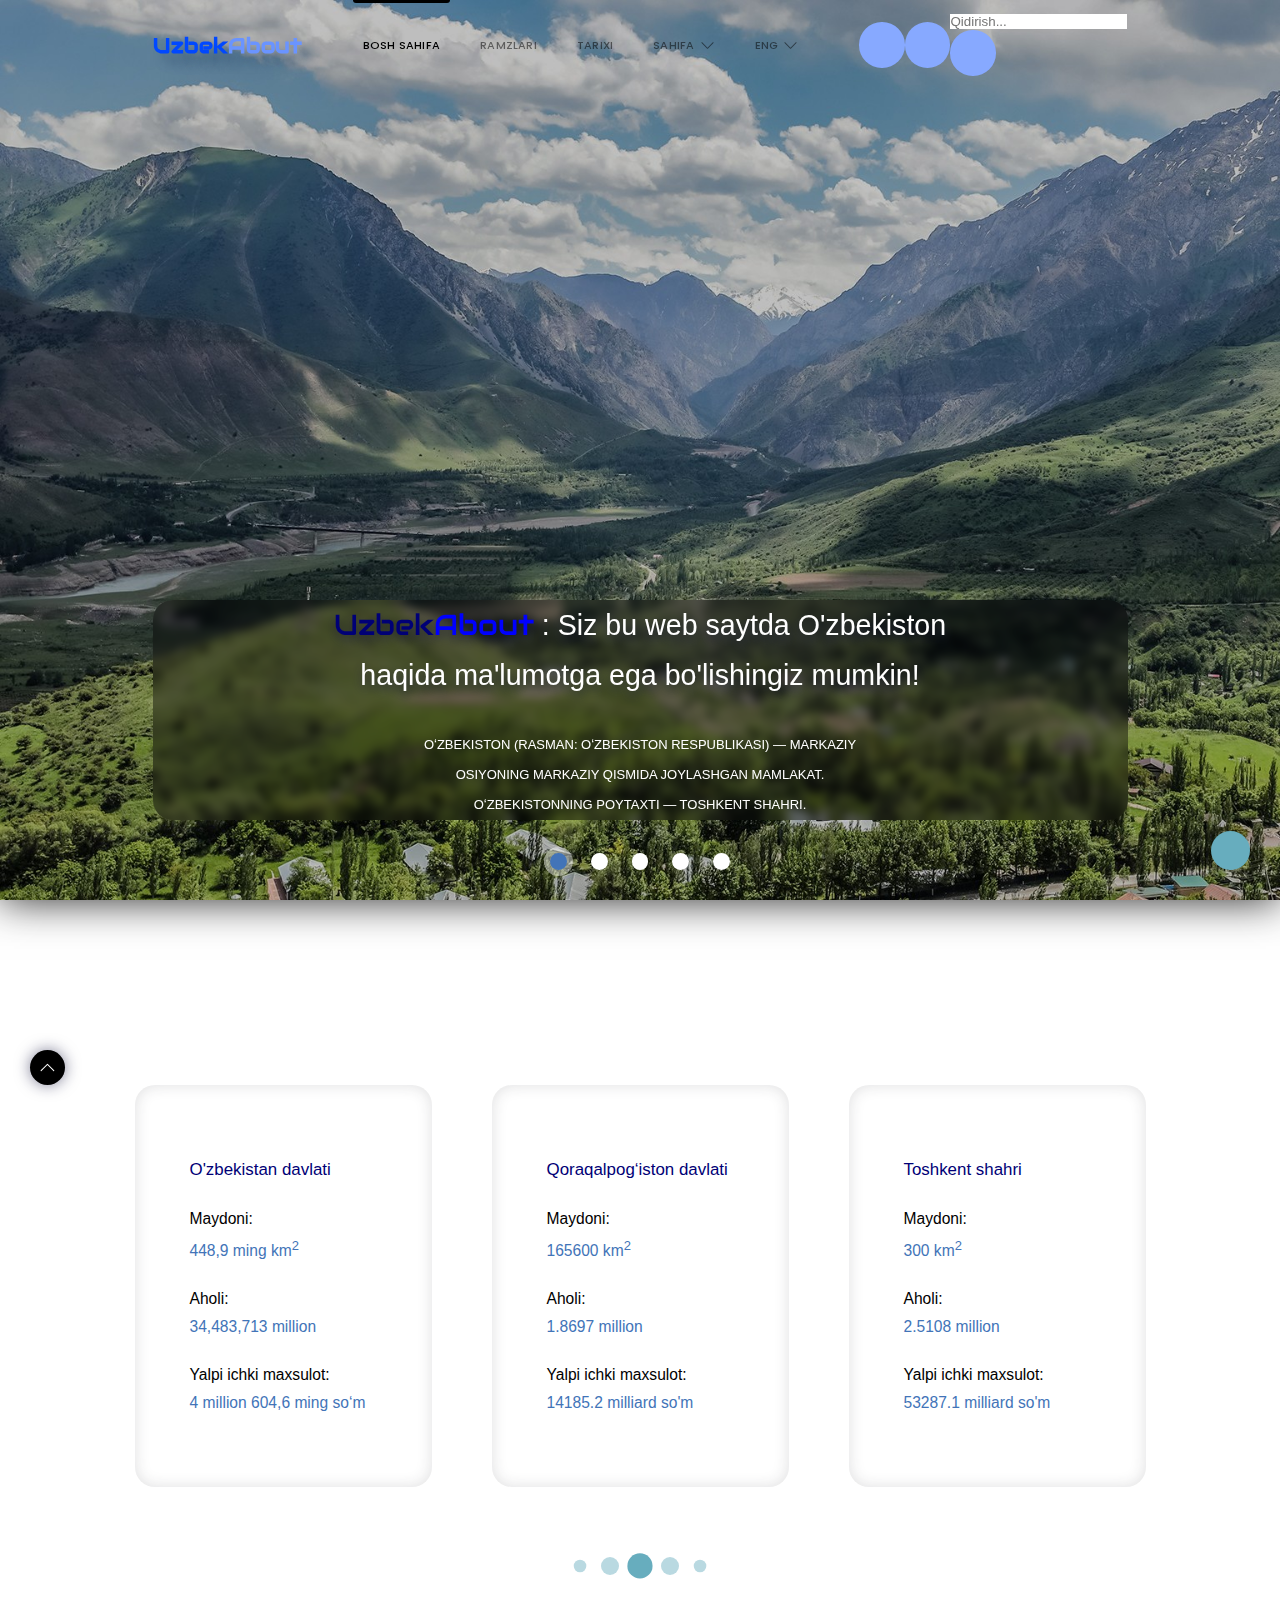
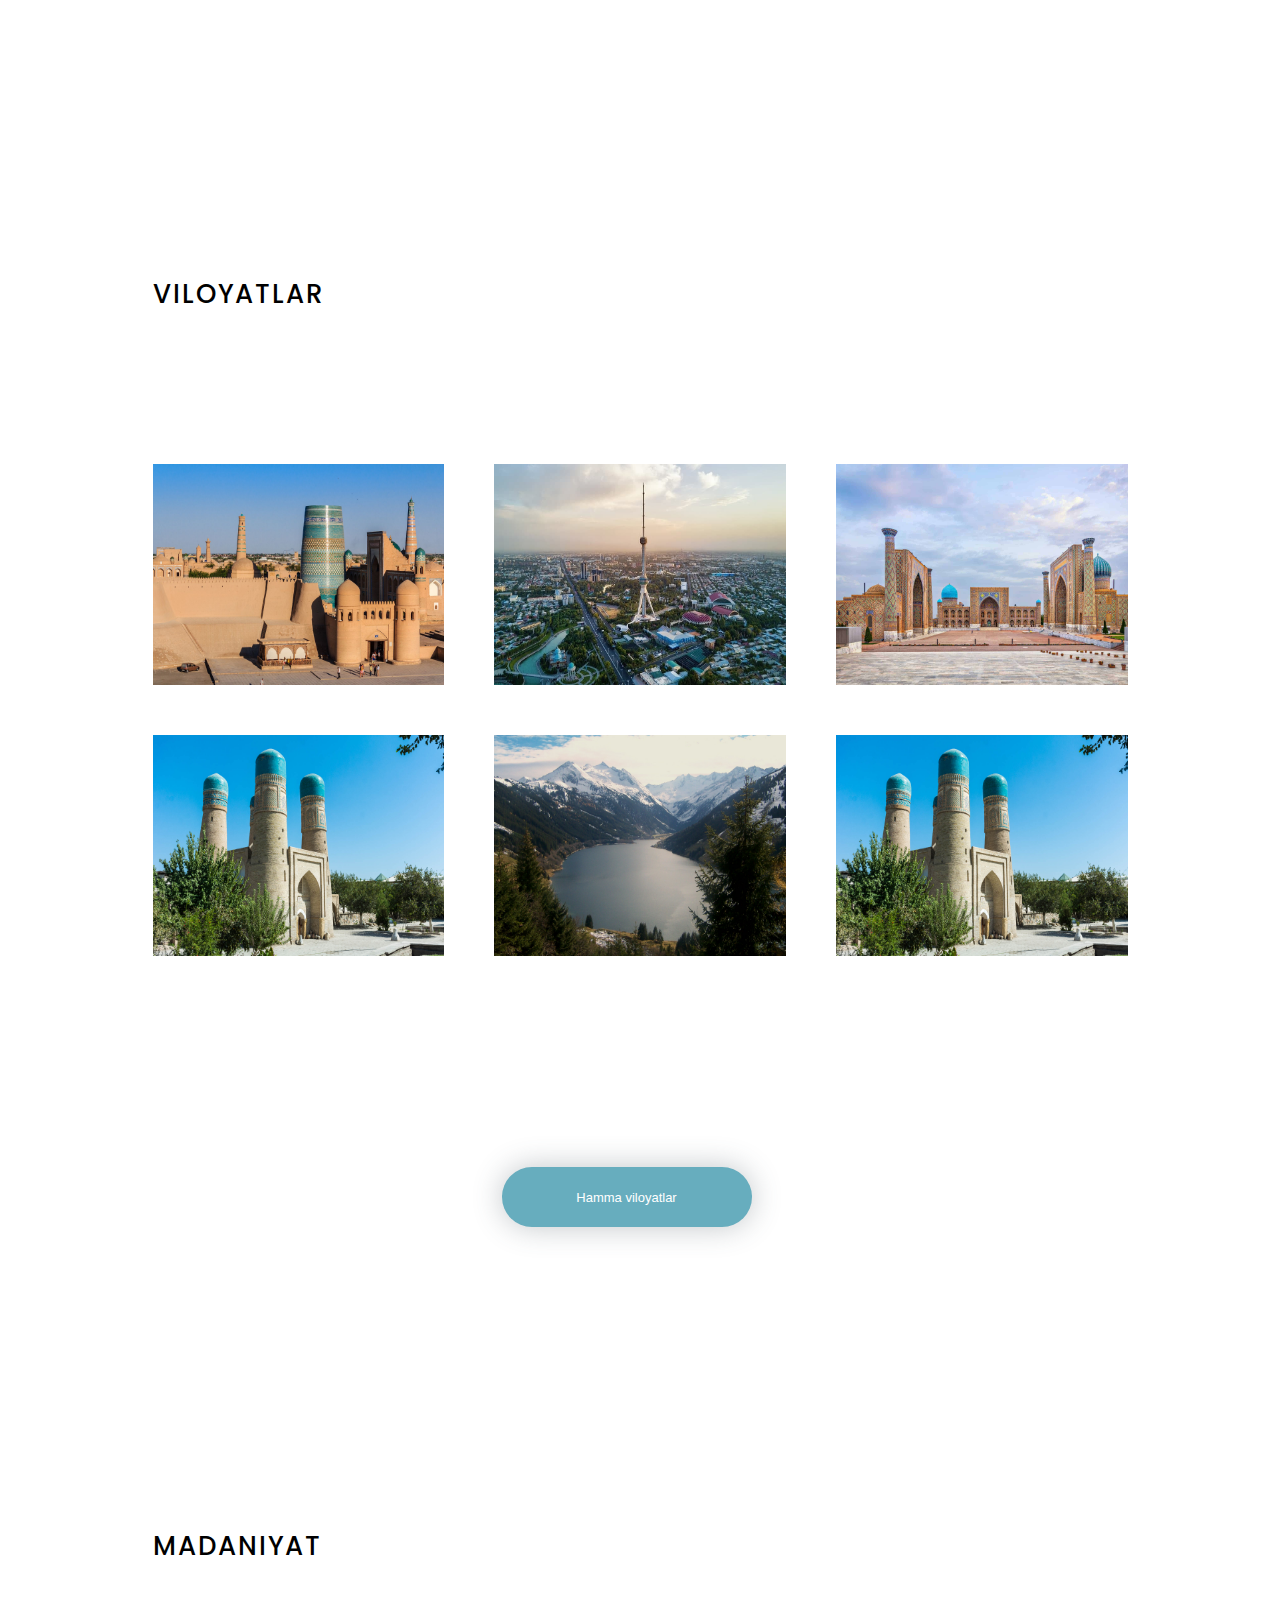
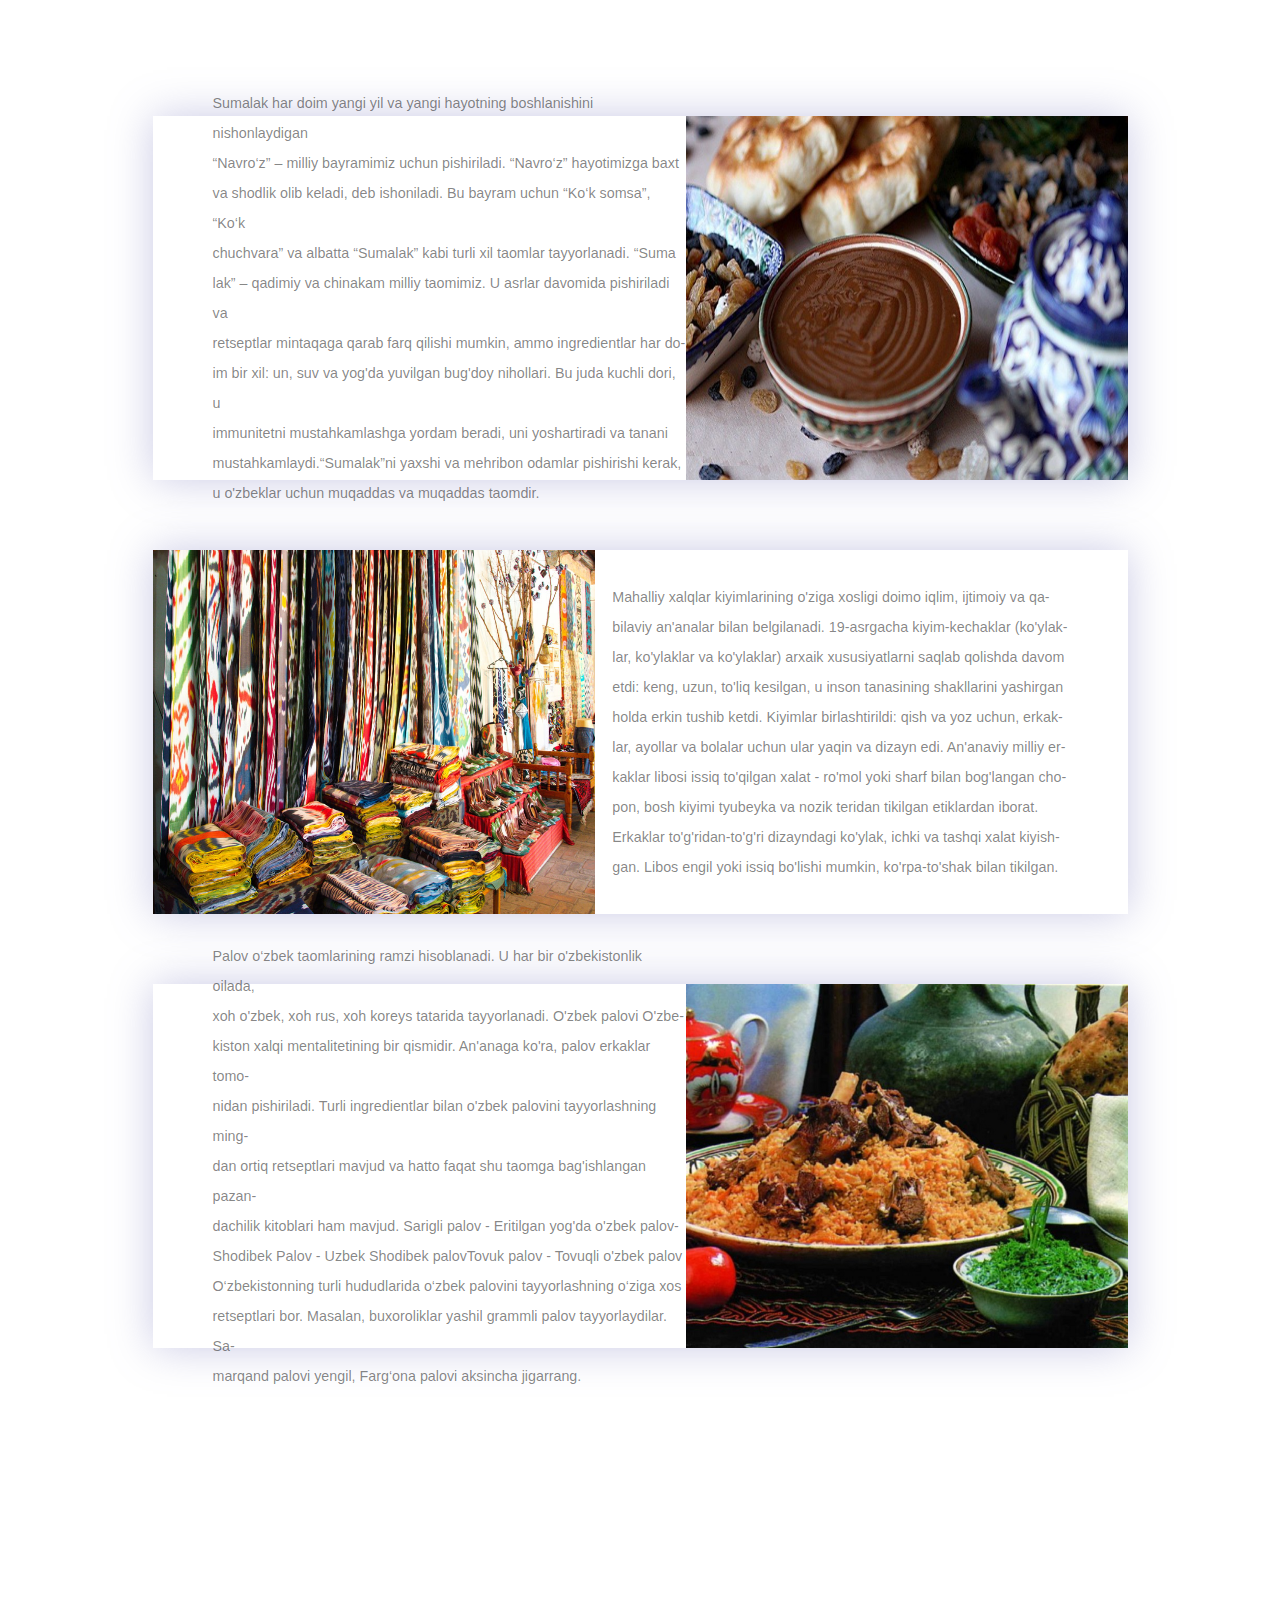
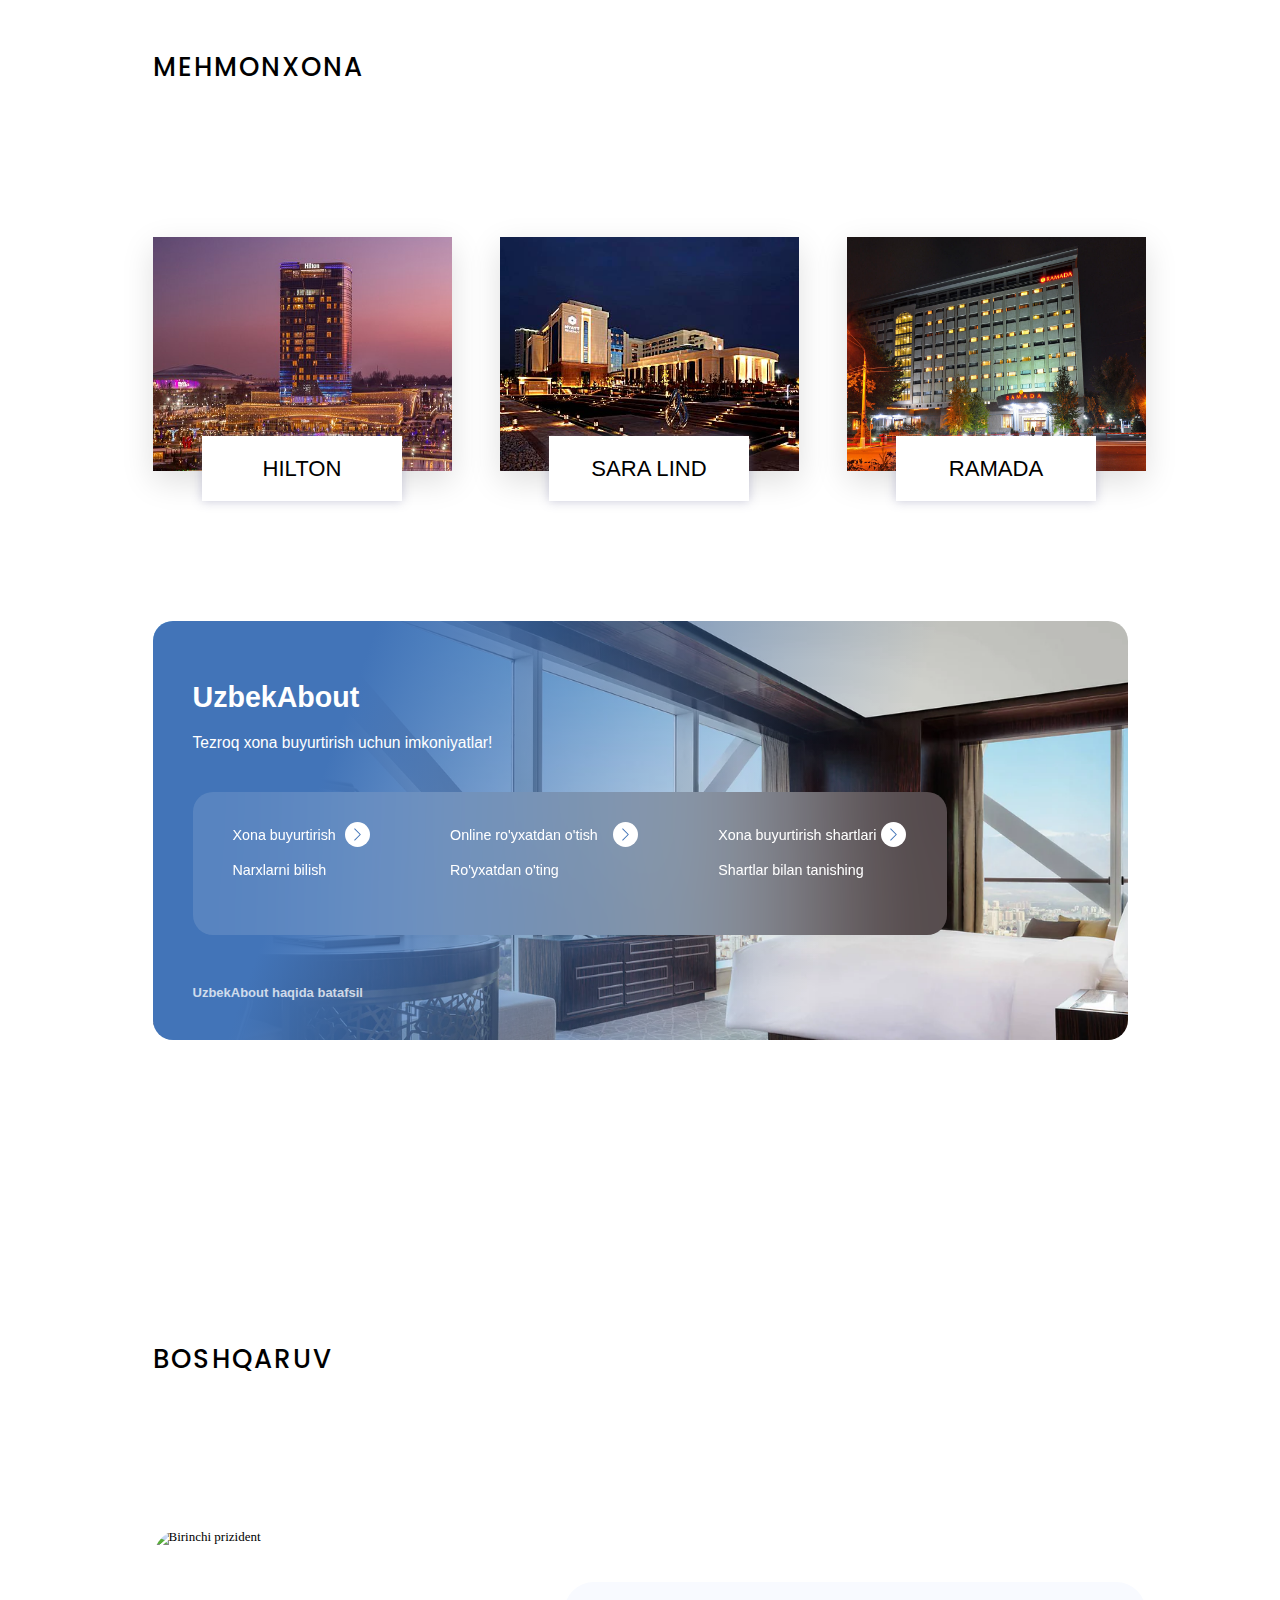
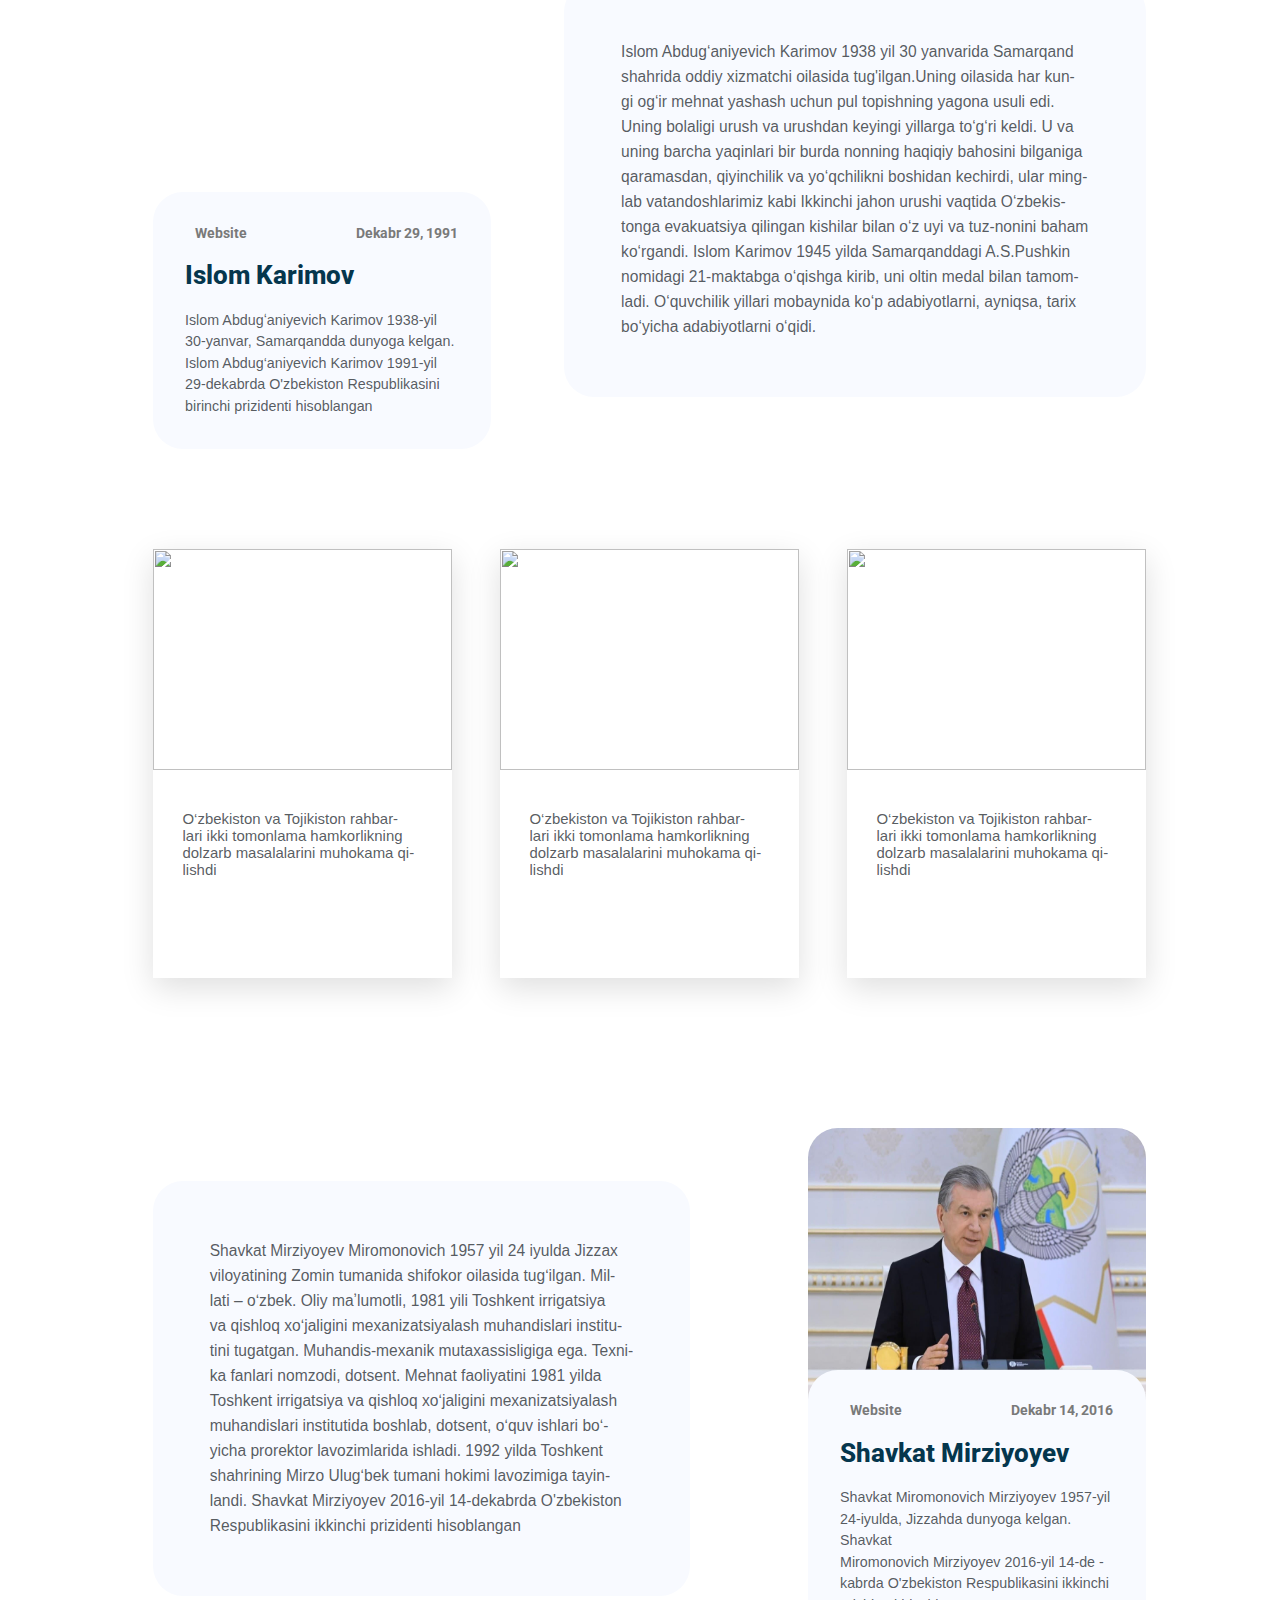
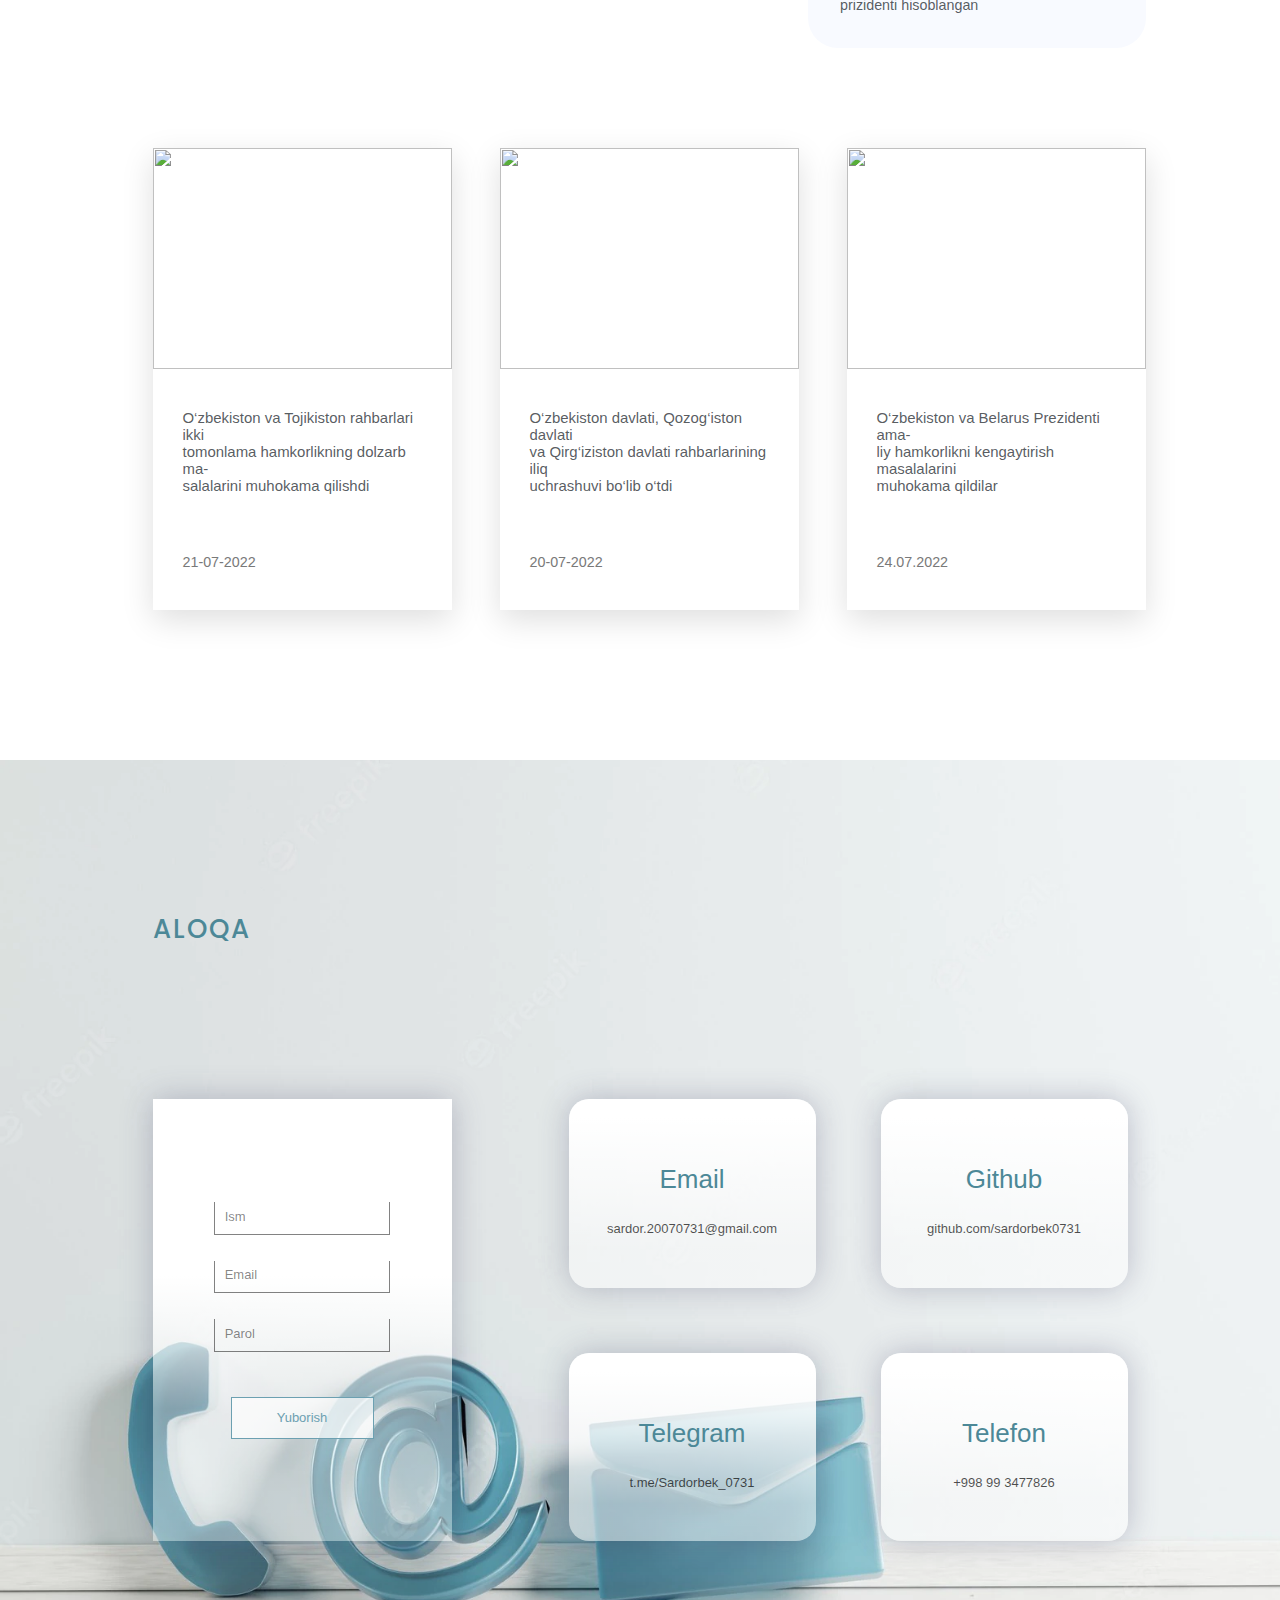
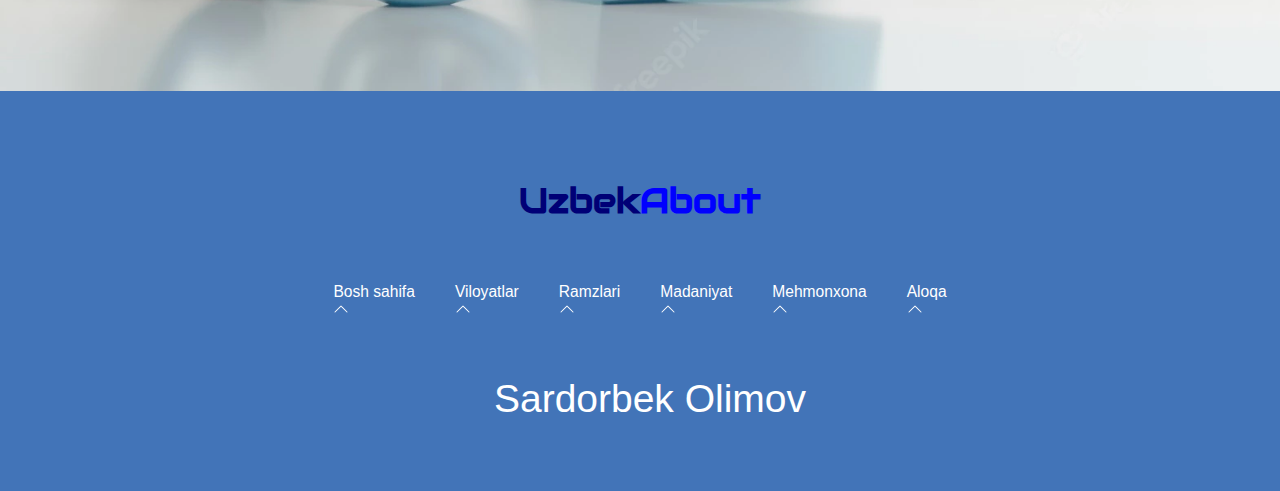
==== commit 806cabce: "added search js ga o'zgartirdim" ====
--- a/index-eng.html
+++ b/index-eng.html
@@ -1238,8 +1238,8 @@
                 <div class="contactCard_item telegram">
                   <i class="fa-brands fa-telegram"></i>
                   <h1>Telegram</h1>
-                  <a href="https://t.me/Sardorbek20070731" target="_blank">
-                    t.me/Sardorbek20070731
+                  <a href="https://t.me/Sardorbek_0731" target="_blank">
+                    t.me/Sardorbek_0731
                   </a>
                 </div>
                 <div class="contactCard_item number">
--- a/css/index.css
+++ b/css/index.css
@@ -37,7 +37,7 @@
 
 .angle_top {
   position: sticky;
-  z-index: 20;
+  z-index: 10;
   top: 91vh;
   left: 30px;
   display: flex;
@@ -81,7 +81,7 @@
   background-color: #67adbe;
   border-radius: 50%;
   animation: animate_tel 1s ease infinite;
-  z-index: 20;
+  z-index: 10;
 }
 @keyframes animate_tel {
   0% {
@@ -100,35 +100,40 @@
 }
 
 /*  NAV  */
-
 nav {
-  position: fixed;
+  position: absolute;
   left: 0;
   top: 0;
   display: flex;
   justify-content: center;
-  background-color: rgba(0, 0, 0, 0.1);
-  box-shadow: 0px 2px 92px 0px rgba(0, 0, 0, 0.4);
-  backdrop-filter: blur(10px);
   width: 100%;
   height: 90px;
   z-index: 20;
   align-items: center;
+  transition: all 0.7s;
+}
+.scroll-header {
+  background-color: white;
+  box-shadow: 0px 2px 92px 0px rgba(0, 0, 0, 0.4);
 }
 .navUl {
   display: flex;
   justify-content: center;
+}
+nav.scroll-header .brand {
+  display: none;
 }
 .brand {
   text-decoration: none;
 }
 .brand h1 {
   font-family: "Audiowide", cursive;
-  color: rgb(0, 0, 118);
+  color: rgb(0, 72, 255);
   font-size: 1.6rem;
+  text-shadow: 10px 10px 10px rgba(57, 90, 123, 0.7);
 }
 .brand span {
-  color: blue;
+  color: #6a94ff;
 }
 .nav__item {
   display: flex;
@@ -163,8 +168,18 @@
   width: 100%;
   left: 0;
 }
+.nav__item i {
+  display: none;
+  font-size: 19px;
+  margin-right: 10px;
+}
+nav.scroll-header .nav__item i {
+  display: block;
+}
 .nav__item a,
 svg {
+  display: flex;
+  align-items: center;
   text-decoration: none;
   font-size: 0.85rem;
   color: rgba(0, 0, 0, 0.5);
@@ -268,91 +283,79 @@
   display: flex;
   justify-content: center;
   align-items: center;
-  position: relative;
-}
-#search,
-#search_x {
+}
+.search i {
+  display: flex;
+  justify-content: center;
+  align-items: center;
+  color: white;
+  width: 3.5rem;
+  height: 3.5rem;
+  cursor: pointer;
+  border-radius: 50%;
+  background-color: rgb(135, 169, 255);
+}
+.searchOverlay {
+  position: fixed;
+  left: 0;
+  top: 0;
+  width: 100%;
+  z-index: 20;
+  height: 100vh;
+  background-color: rgba(0, 0, 0, 0.3);
+  backdrop-filter: blur(20px);
+}
+.searchInput {
+  position: fixed;
+  left: 50%;
+  top: 50%;
+  transform: translate(-50%, -50%);
+  z-index: 30;
+}
+.searchInput input {
+  width: 23rem;
+  height: 4.5rem;
+  border-radius: 50px;
+  outline: none;
+  font-size: 1rem;
+  border: none;
+  padding-left: 20px;
+  padding-right: 4rem;
+}
+.searchIcon {
+  position: absolute;
+  right: 0.75rem;
+  top: 0.75rem;
+}
+.searchIcon i {
+  width: 3rem;
+  height: 3rem;
+}
+.hidden {
   display: none;
 }
-.searchNav_label_x i {
+#close--searchInput {
   display: none;
   justify-content: center;
   align-items: center;
-  position: absolute;
-  top: 100px;
-  right: 100px;
-  background-color: white;
-  width: 3.4rem;
-  height: 3.4rem;
-  border-radius: 50%;
-  font-size: 1.1rem;
-  color: rgb(0, 0, 118);
-  cursor: pointer;
-}
-#search:checked ~ .searchNav_label_x i {
-  display: flex;
-  z-index: 110;
-}
-.searchNav_label i {
-  padding: 20px 20px;
-  background-color: #e6edff8d;
-  border-radius: 50%;
-  font-size: 1.1rem;
-  color: rgb(0, 0, 118);
-  cursor: pointer;
-}
-.search_bg {
-  display: none;
-  justify-content: center;
+  background-color: red;
   position: fixed;
-  top: 0;
-  left: 0;
-  height: 100vh;
-  width: 100%;
-  background-color: rgba(0, 0, 0, 0.9);
-  z-index: 100;
-}
-#search:checked ~ .search_bg {
-  display: flex;
-}
-.search_bg_input {
-  display: flex;
-  justify-content: center;
-  align-items: center;
-  width: 24rem;
-  height: 100%;
-  position: relative;
-}
-.search_input {
-  background-color: rgb(255, 255, 255);
-  outline: none;
-  width: 100%;
-  height: 4rem;
+  z-index: 20;
+  font-size: 22px;
+}
+.message {
+  position: absolute;
+  bottom: -40px;
   font-size: 1rem;
-  border-radius: 50px;
-  padding-left: 20px;
-  padding-right: 65px;
-}
-.search_label {
-  right: 10px;
-  position: absolute;
-  display: flex;
-  justify-content: center;
-  align-items: center;
-}
-.search_label i {
-  background-color: #4274b8;
-  padding: 0.9rem 0.9rem;
-  border-radius: 50%;
-  color: white;
-  cursor: pointer;
-}
+  left: 20px;
+  font-family: 'Trebuchet MS', 'Lucida Sans Unicode', 'Lucida Grande', 'Lucida Sans', Arial, sans-serif;
+  font-weight: 300;
+  color: red;
+}
+
 /*  HOME  */
 
 .home {
-  display: flex;
-  justify-content: space-between;
-  align-items: flex-end;
   margin-bottom: 150px;
   padding-bottom: 80px;
   width: 100%;
@@ -499,13 +502,12 @@
   justify-content: center;
   flex-direction: column;
   align-items: center;
-  position: relative;
+  position: absolute;
   z-index: 10;
   background-color: rgba(0, 0, 0, 0.4);
   backdrop-filter: blur(5px);
-  padding-top: 20px;
-  padding-bottom: 20px;
-  width: 100%;
+  bottom: 80px;
+  width: 75rem;
   border-radius: 20px;
   overflow: hidden;
 }
